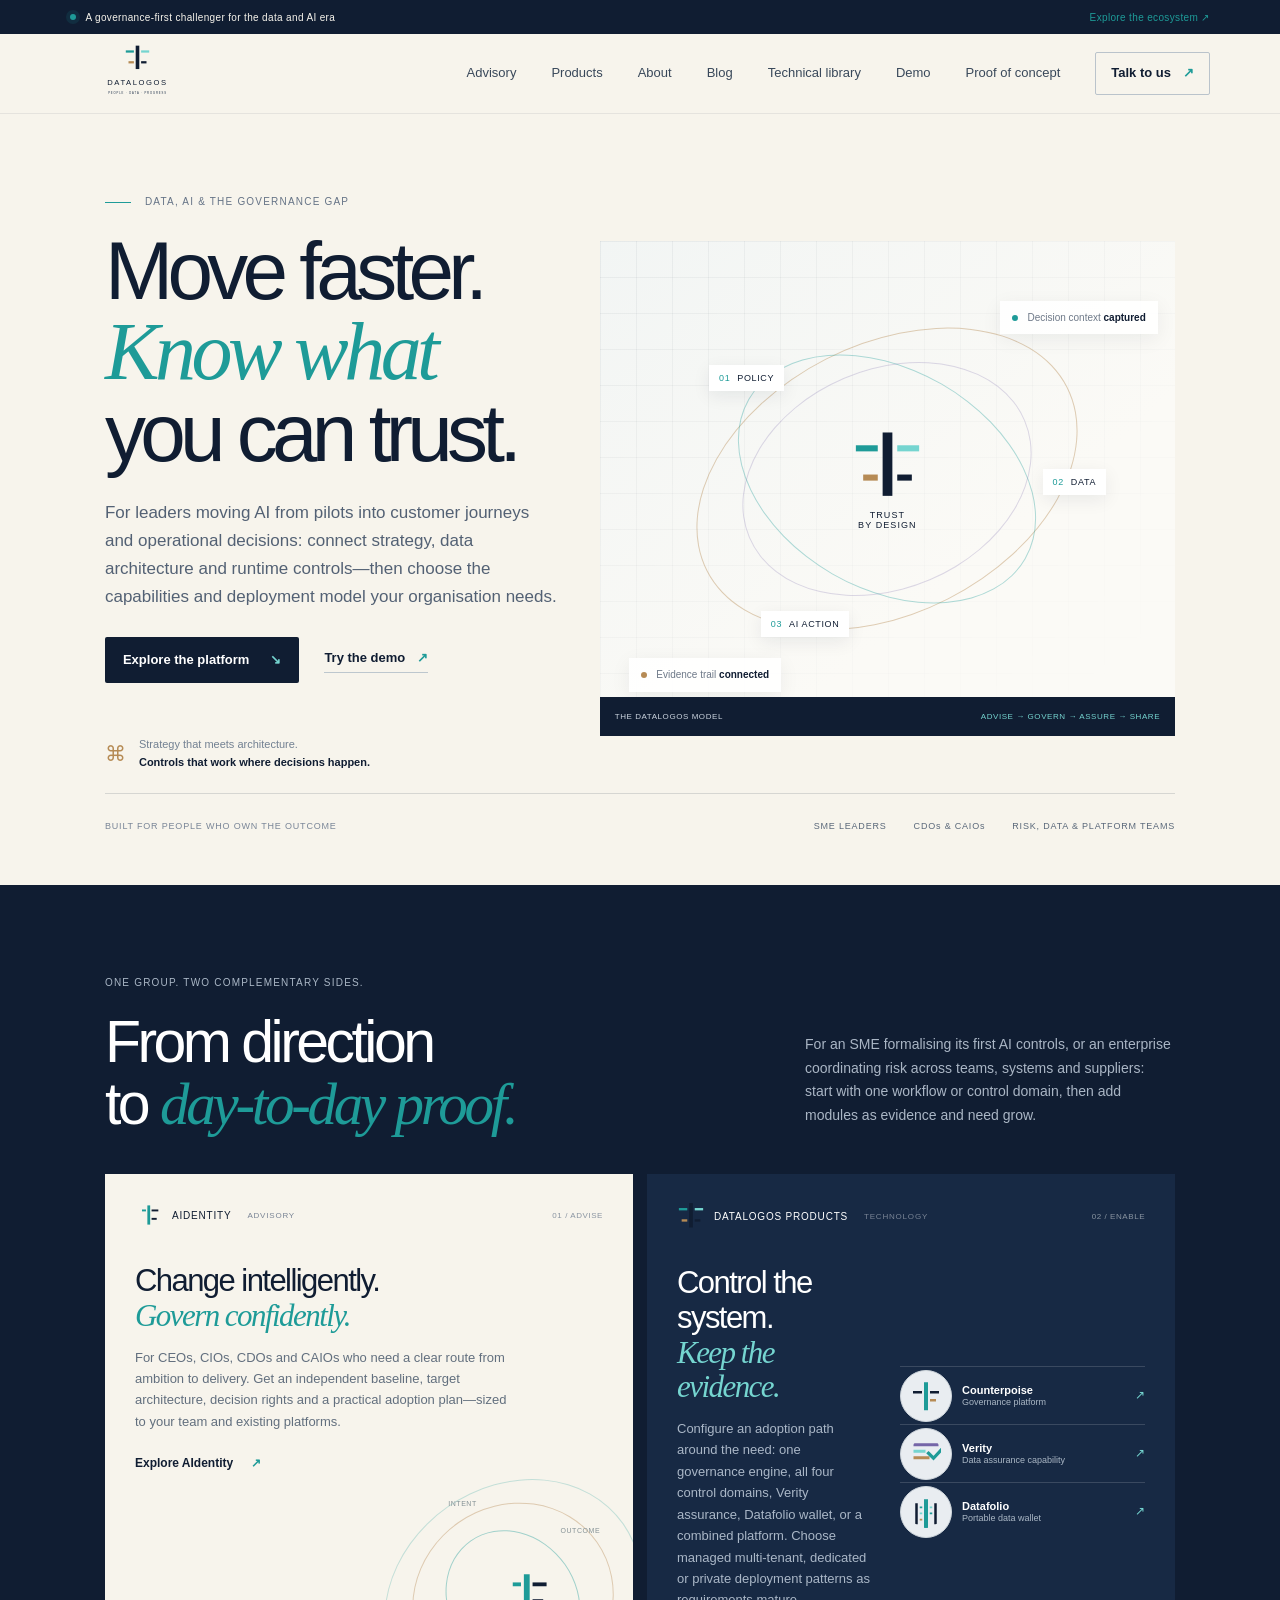
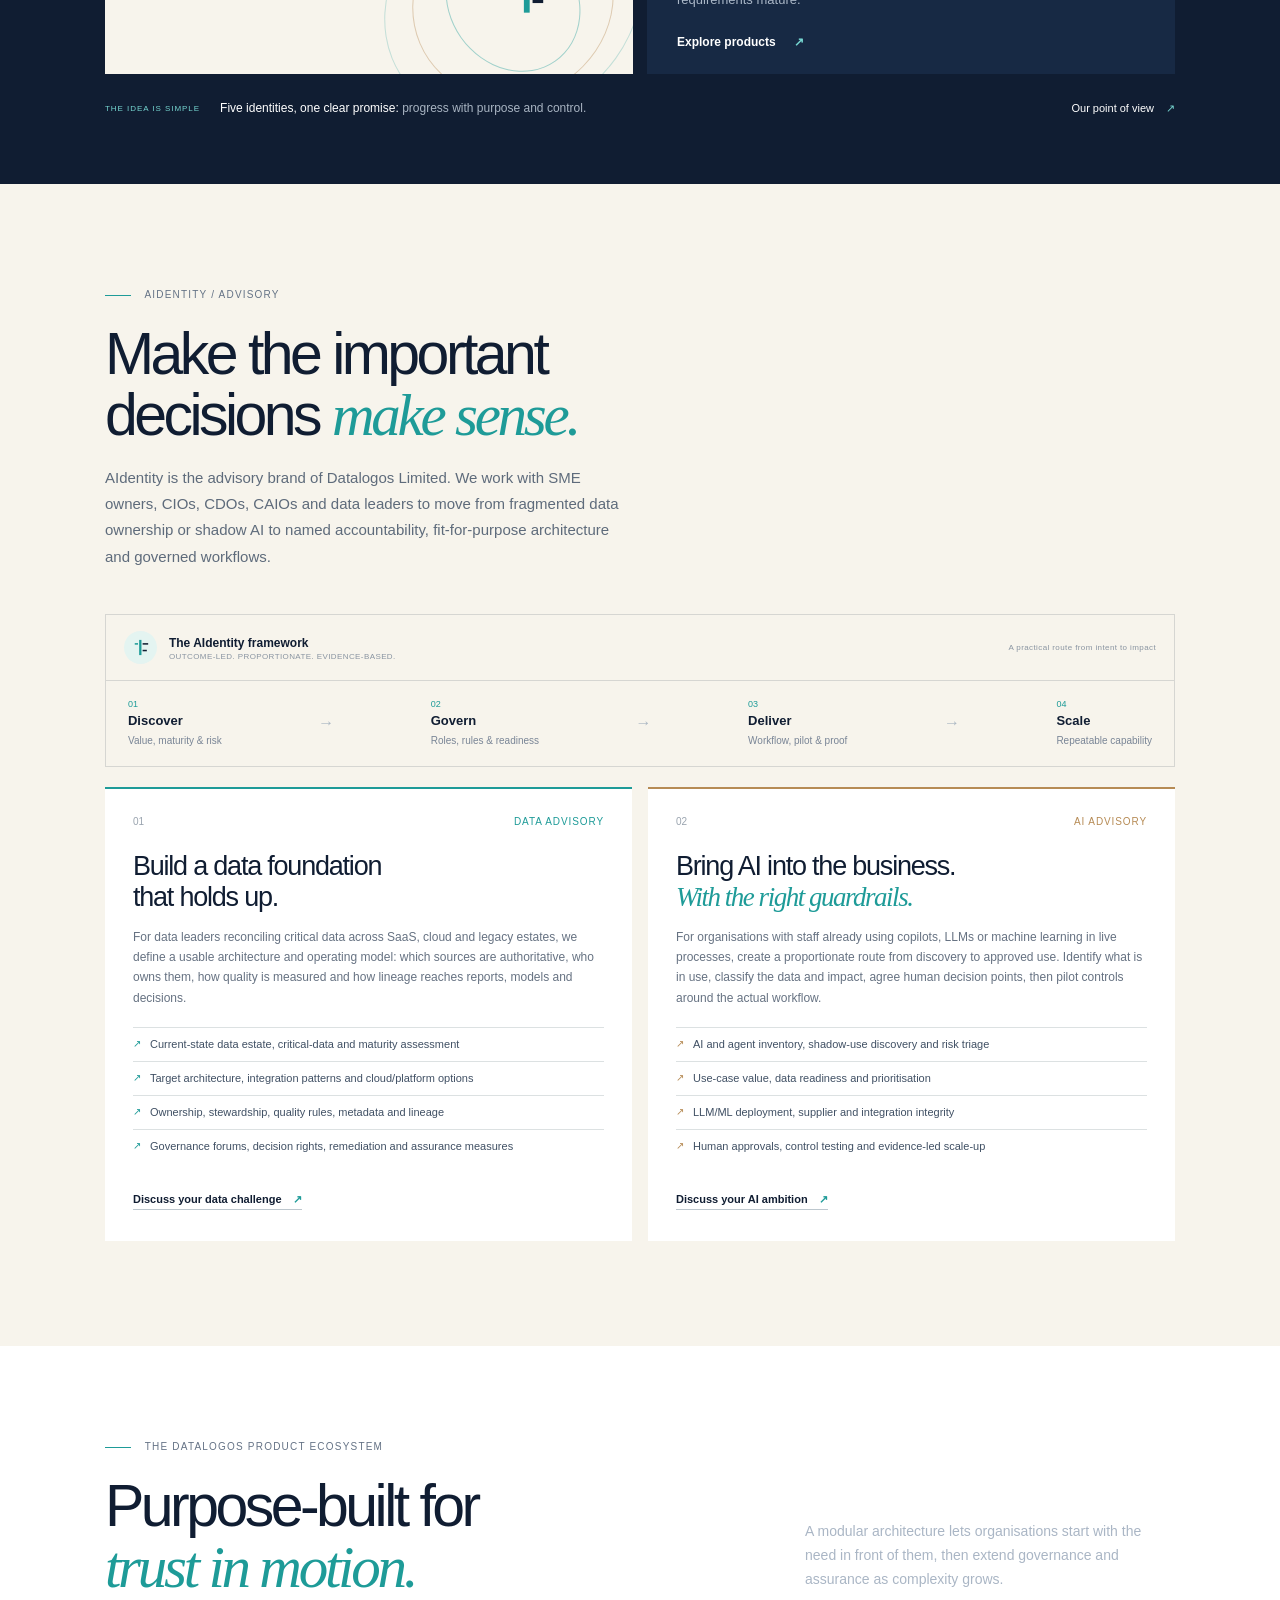
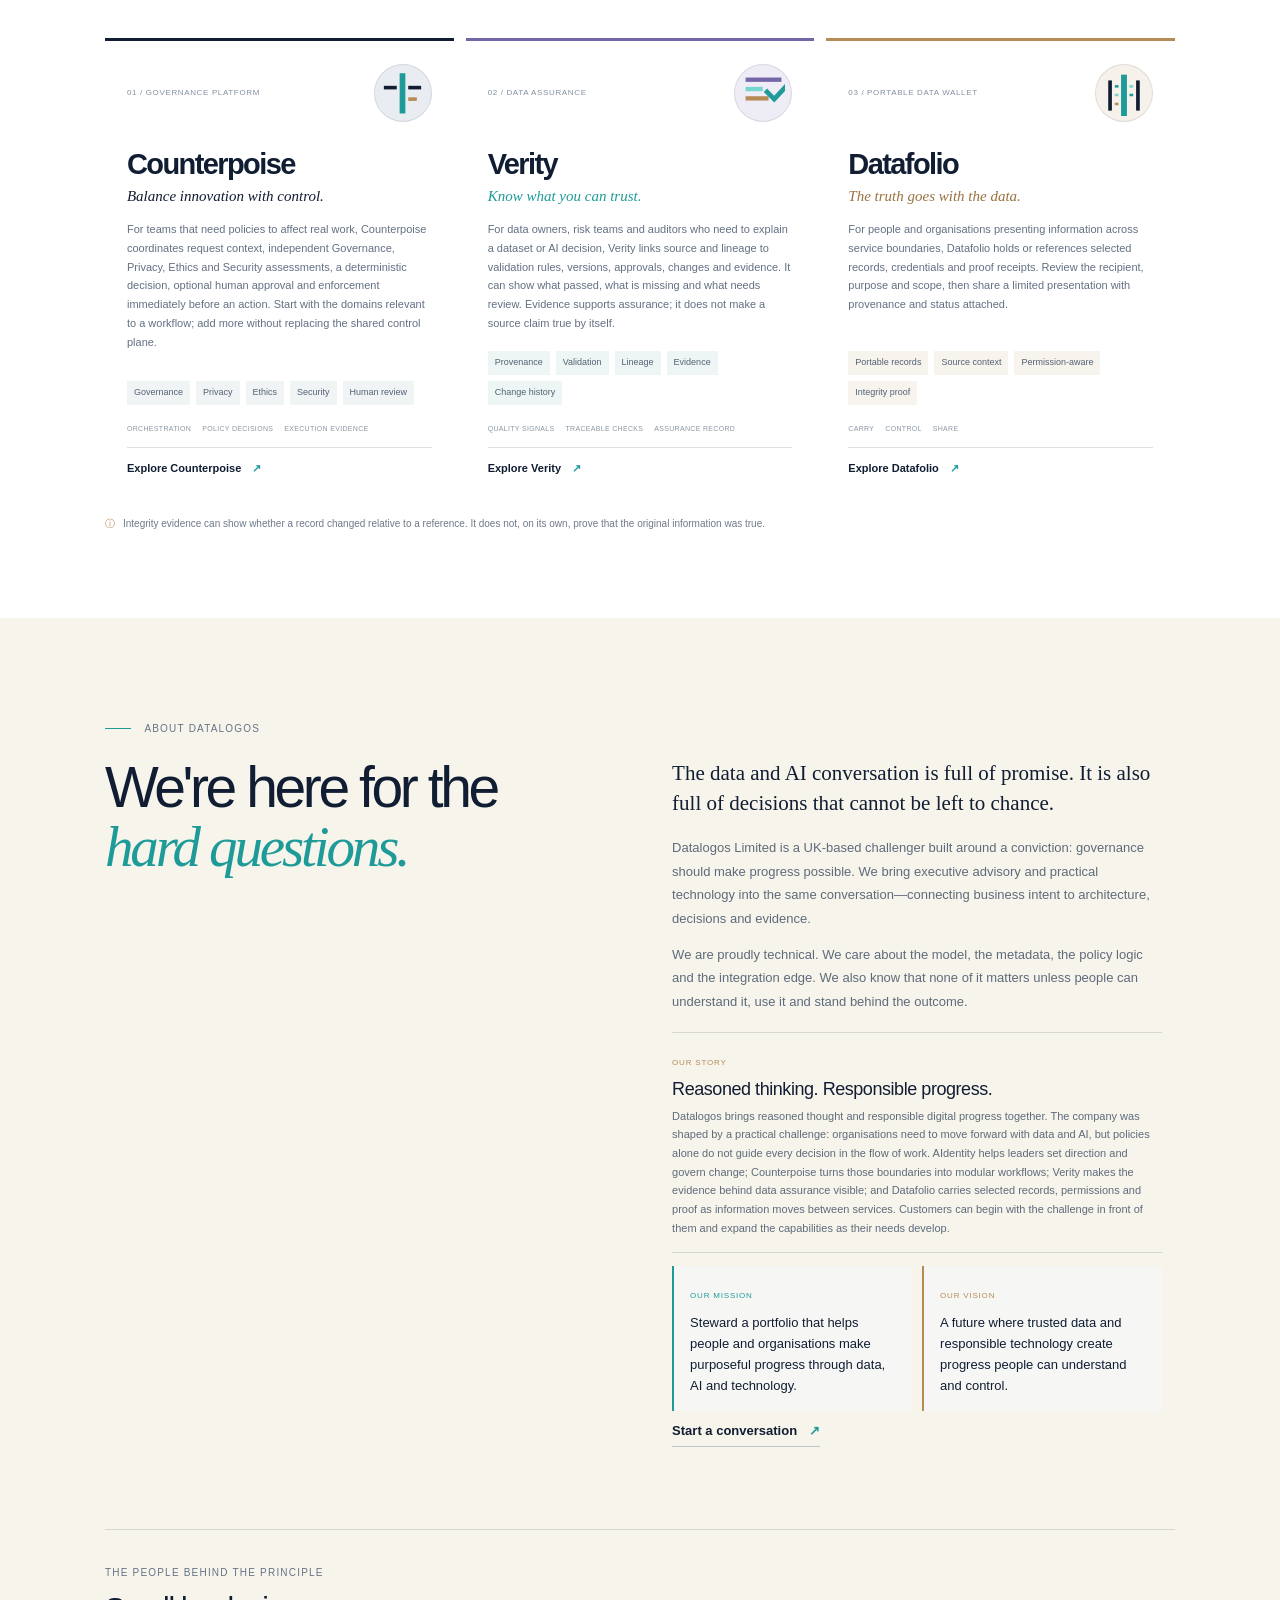
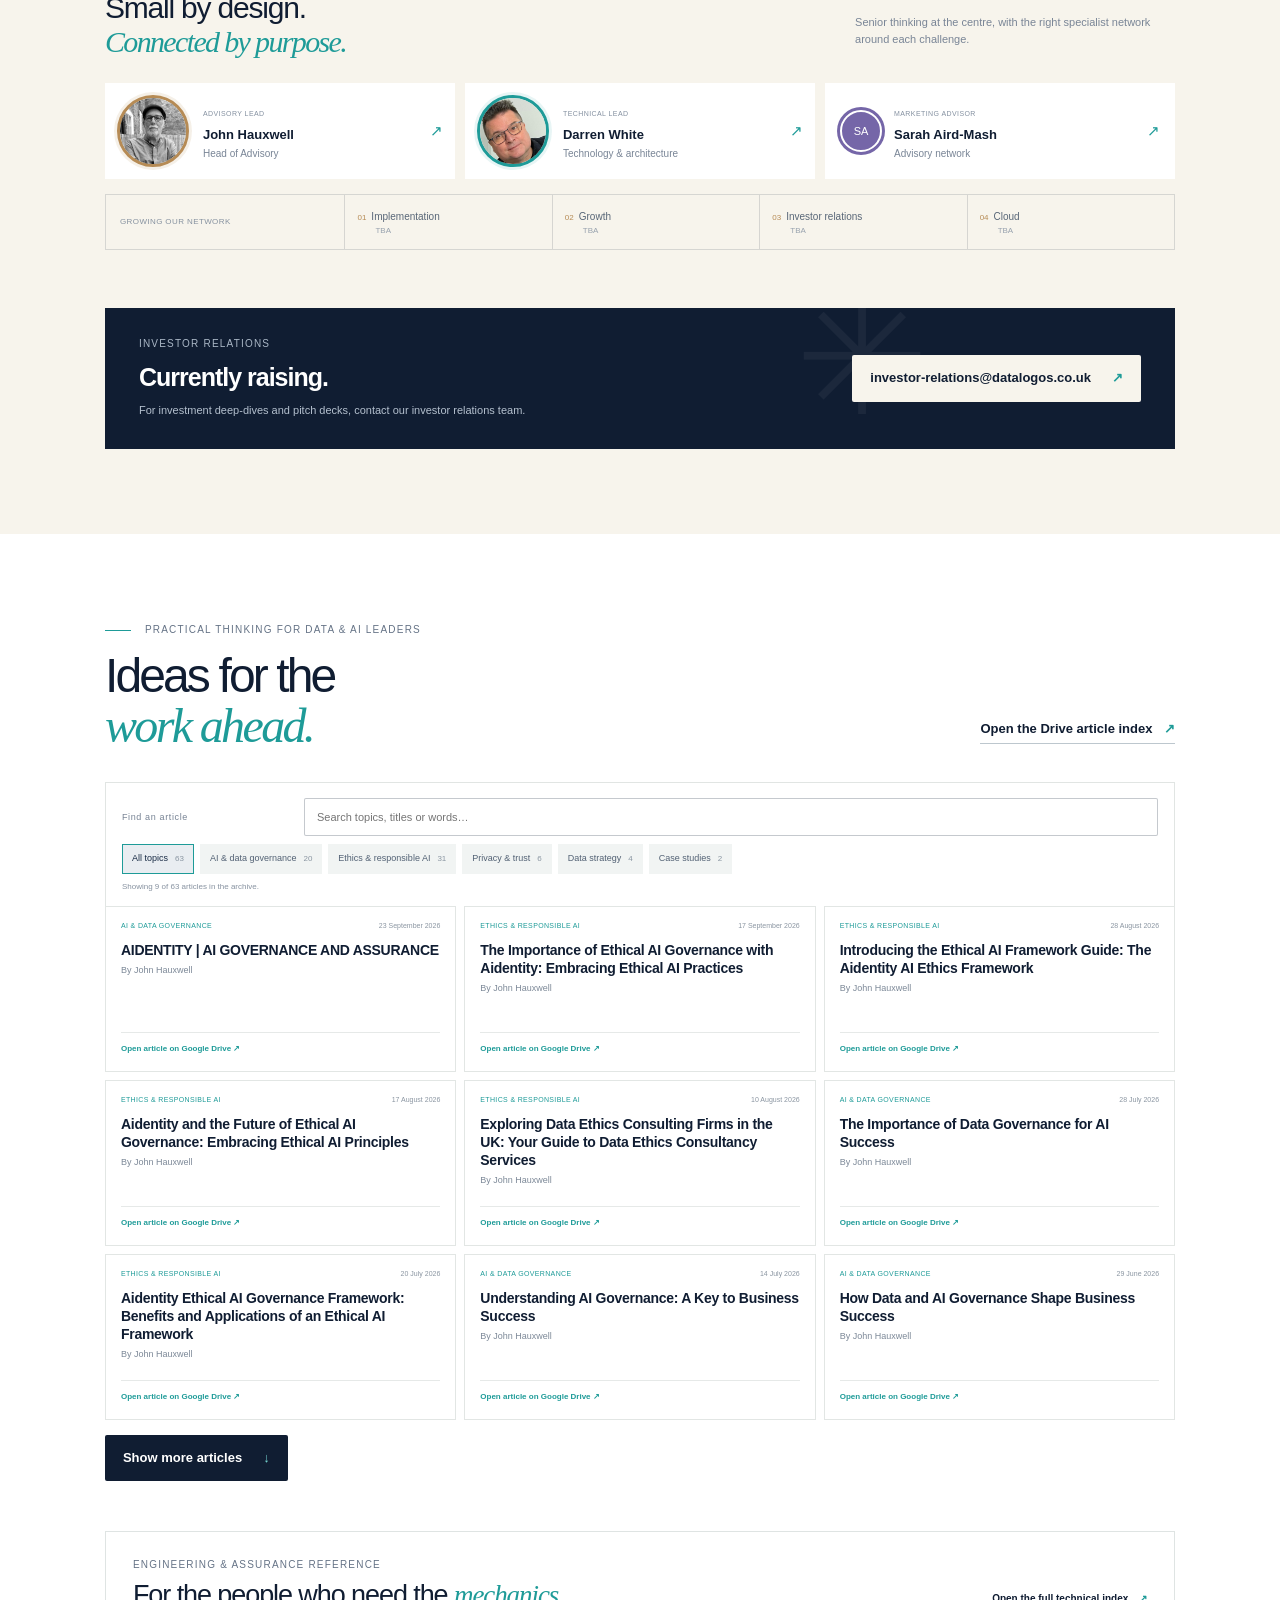
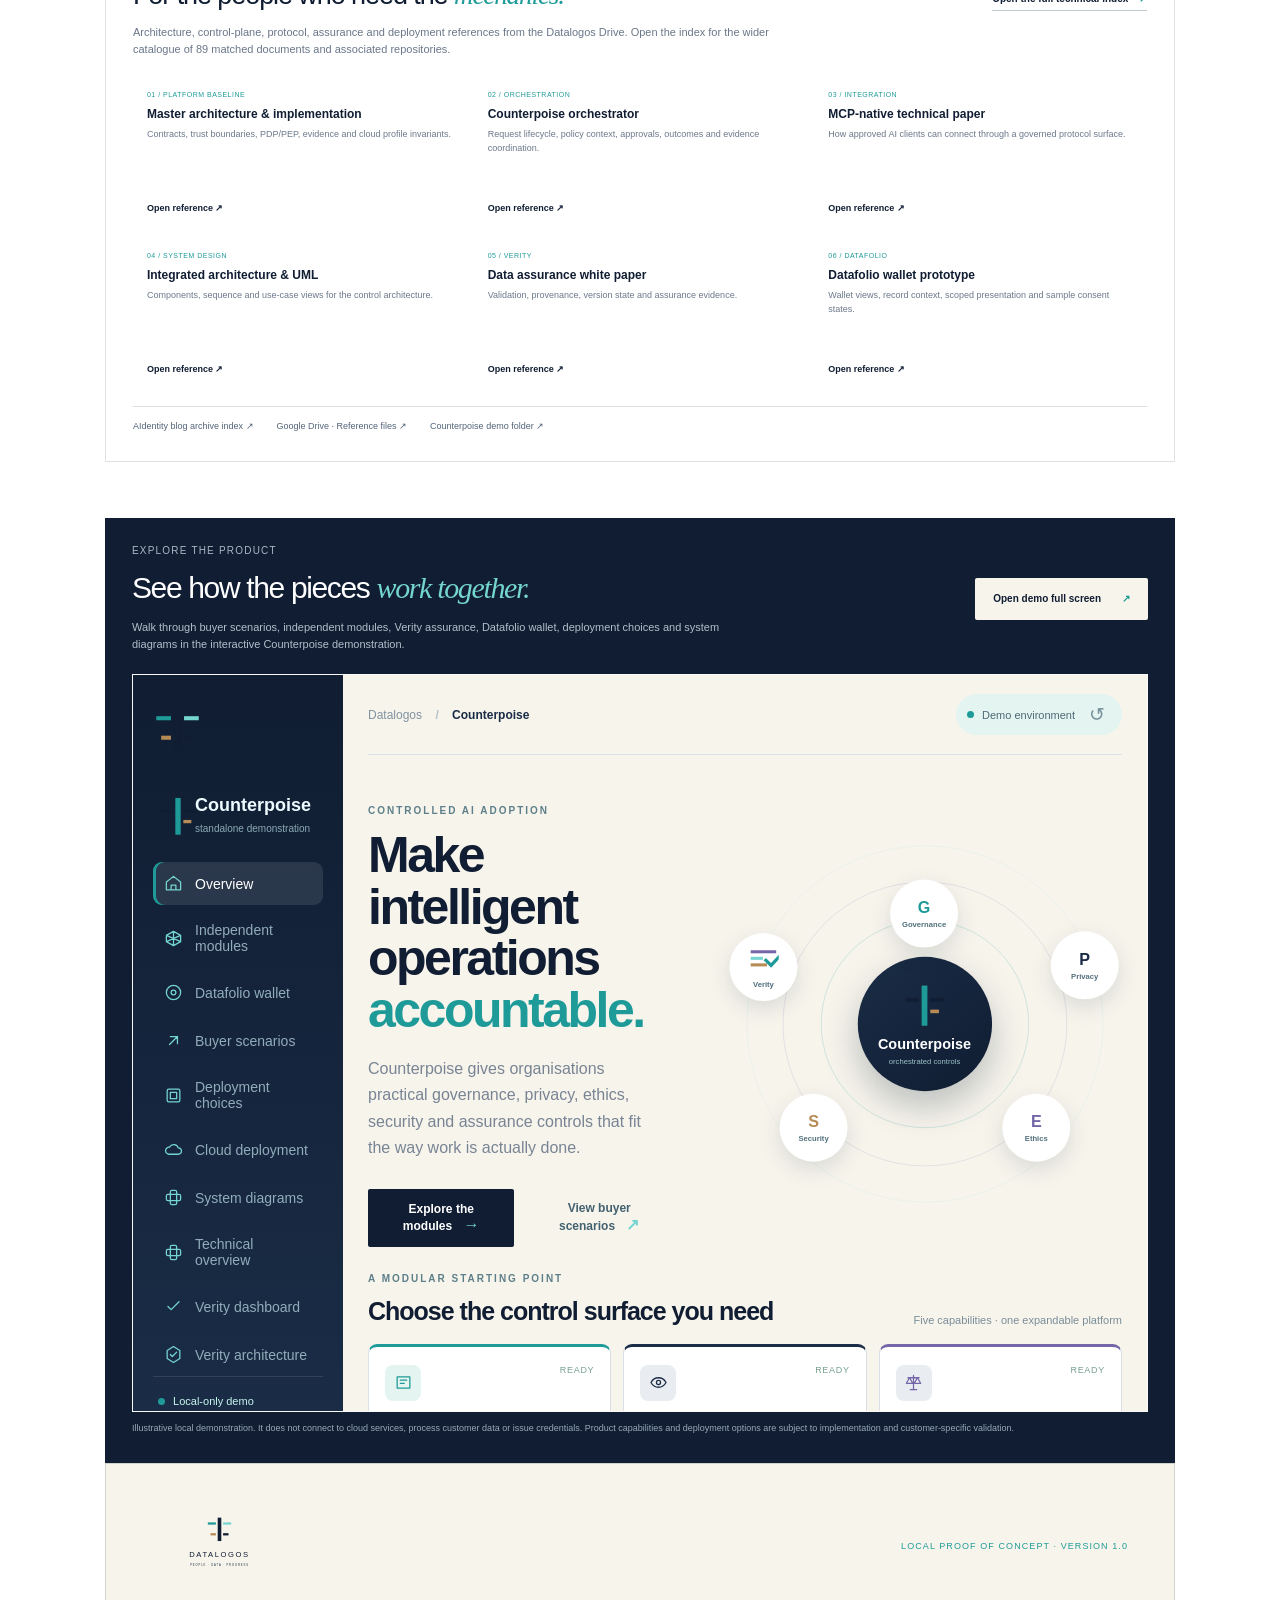
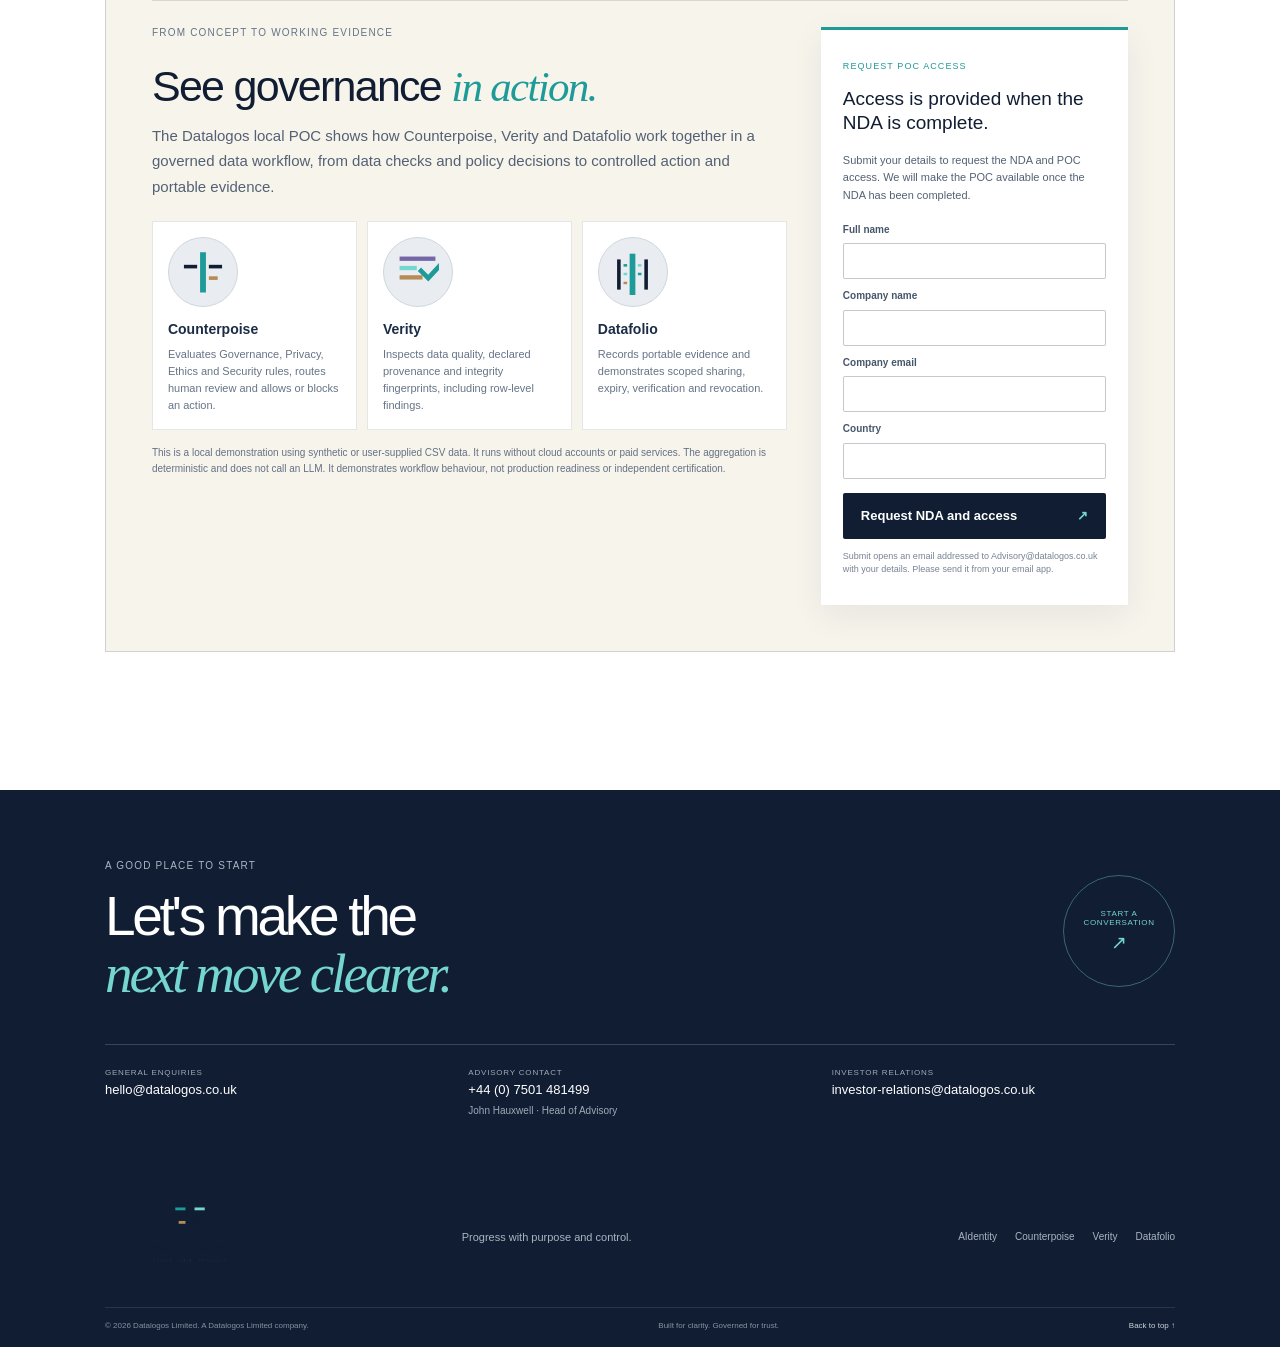
==== index.html @ f5adce09 "Add files via upload Further updates" ====
<!doctype html>
<html lang="en-GB">
<head>
  <meta charset="utf-8"><meta name="viewport" content="width=device-width, initial-scale=1">
  <meta name="description" content="Datalogos Limited brings together AIdentity advisory and the Counterpoise, Verity and Datafolio product ecosystem to help organisations govern data and AI with purpose and control.">
  <meta name="theme-color" content="#101d32">
  <title>Datalogos | Progress with purpose and control</title>

  <link rel="stylesheet" href="styles.css">
</head>
<body>
  <a class="skip-link" href="#main">Skip to content</a>
  <div class="announcement"><span class="pulse"></span> A governance-first challenger for the data and AI era <a href="#ecosystem">Explore the ecosystem <span aria-hidden="true">↗</span></a></div>
  <header class="site-header">
    <a class="brand" href="#home" aria-label="Datalogos home"><img class="brand-logo" src="assets/logos/DRAFT-Datalogos-Logo.svg" alt="Datalogos Limited"></a>
    <button class="menu-toggle" aria-expanded="false" aria-controls="primary-nav" aria-label="Open navigation"><span></span><span></span></button>
    <nav id="primary-nav" aria-label="Main navigation"><a href="#advisory">Advisory</a><a href="#products">Products</a><a href="#about">About</a><a href="#blog">Blog</a><a href="#technical-library">Technical library</a><a href="#demo">Demo</a><a href="#proof-of-concept">Proof of concept</a><a class="nav-cta" href="#contact">Talk to us <span>↗</span></a></nav>
  </header>
  <main id="main">
    <section class="hero section-wrap" id="home">
      <div class="hero-copy"><p class="eyebrow"><span class="eyebrow-line"></span> DATA, AI &amp; THE GOVERNANCE GAP</p>
        <h1>Move faster.<br><em>Know what</em><br>you can trust.</h1>
        <p class="hero-lede">For leaders moving AI from pilots into customer journeys and operational decisions: connect strategy, data architecture and runtime controls—then choose the capabilities and deployment model your organisation needs.</p>
        <div class="hero-actions"><a class="button button-primary" href="#ecosystem">Explore the platform <span>↘</span></a><a class="text-link" href="#demo">Try the demo <span>↗</span></a></div>
        <div class="hero-proof"><span class="proof-icon">⌘</span><span>Strategy that meets architecture.<br><b>Controls that work where decisions happen.</b></span></div>
      </div>
      <div class="hero-art" aria-label="Illustration of governed data moving through connected control layers">
        <div class="art-grid"></div><div class="orbit orbit-outer"></div><div class="orbit orbit-mid"></div><div class="orbit orbit-inner"></div>
        <div class="orbit-node node-a"><span>01</span>POLICY</div><div class="orbit-node node-b"><span>02</span>DATA</div><div class="orbit-node node-c"><span>03</span>AI ACTION</div>
        <div class="core-mark"><span class="core-symbol"><img src="assets/logos/DRAFT-Datalogos-Mark.svg" alt="Datalogos icon"></span><span>TRUST<br>BY DESIGN</span></div>
        <div class="art-note note-top"><span class="note-dot teal"></span> Decision context <b>captured</b></div><div class="art-note note-bottom"><span class="note-dot bronze"></span> Evidence trail <b>connected</b></div>
        <div class="art-caption"><span>THE DATALOGOS MODEL</span><span>ADVISE → GOVERN → ASSURE → SHARE</span></div>
      </div>
      <div class="hero-bottom"><span>BUILT FOR PEOPLE WHO OWN THE OUTCOME</span><div><span>SME LEADERS</span><span>CDOs &amp; CAIOs</span><span>RISK, DATA &amp; PLATFORM TEAMS</span></div></div>
    </section>

    <section class="ecosystem section-dark" id="ecosystem">
      <div class="section-wrap"><div class="section-heading split-heading"><div><p class="eyebrow eyebrow-light">ONE GROUP. TWO COMPLEMENTARY SIDES.</p><h2>From direction<br>to <em>day-to-day proof.</em></h2></div><p class="heading-aside">For an SME formalising its first AI controls, or an enterprise coordinating risk across teams, systems and suppliers: start with one workflow or control domain, then add modules as evidence and need grow.</p></div>
        <div class="ecosystem-grid">
          <article class="ecosystem-card advisory-card"><div class="card-top"><span class="brand-kicker"><img class="mini-logo aidentity-mini-logo" src="assets/logos/DRAFT-AIdentity-Mark.svg" alt=""> AIDENTITY <small>ADVISORY</small></span><span class="card-index">01 / ADVISE</span></div><h3>Change intelligently.<br><em>Govern confidently.</em></h3><p>For CEOs, CIOs, CDOs and CAIOs who need a clear route from ambition to delivery. Get an independent baseline, target architecture, decision rights and a practical adoption plan—sized to your team and existing platforms.</p><a href="#advisory" class="card-link">Explore AIdentity <span>↗</span></a><div class="card-graphic advisory-graphic"><div class="graphic-ring"></div><div class="graphic-ring ring-2"></div><div class="graphic-node"><img src="assets/logos/DRAFT-AIdentity-Mark.svg" alt="AIdentity"></div><span>INTENT</span><span>CAPABILITY</span><span>OUTCOME</span></div></article>
          <article class="ecosystem-card products-card"><div class="card-top"><span class="brand-kicker"><img class="mini-logo" src="assets/logos/DRAFT-Datalogos-Mark.svg" alt=""> DATALOGOS PRODUCTS <small>TECHNOLOGY</small></span><span class="card-index">02 / ENABLE</span></div><h3>Control the system.<br><em>Keep the evidence.</em></h3><p>Configure an adoption path around the need: one governance engine, all four control domains, Verity assurance, Datafolio wallet, or a combined platform. Choose managed multi-tenant, dedicated or private deployment patterns as requirements mature.</p><a href="#products" class="card-link">Explore products <span>↗</span></a>
            <div class="product-stack"><div class="stack-row"><img class="stack-symbol-img" src="assets/logos/DRAFT-Counterpoise-Mark.svg" alt=""><div><b>Counterpoise</b><small>Governance platform</small></div><span class="stack-arrow">↗</span></div><div class="stack-row"><img class="stack-symbol-img" src="assets/logos/DRAFT-Verity-Mark.svg" alt=""><div><b>Verity</b><small>Data assurance capability</small></div><span class="stack-arrow">↗</span></div><div class="stack-row"><img class="stack-symbol-img" src="assets/logos/DRAFT-Datafolio-Mark.svg" alt=""><div><b>Datafolio</b><small>Portable data wallet</small></div><span class="stack-arrow">↗</span></div></div>
          </article>
        </div>
        <div class="ecosystem-foot"><span>THE IDEA IS SIMPLE</span><p><b>Five identities, one clear promise:</b> progress with purpose and control.</p><a href="#about">Our point of view <span>↗</span></a></div>
      </div>
    </section>

    <section class="advisory section-wrap" id="advisory"><div class="section-heading"><p class="eyebrow"><span class="eyebrow-line"></span> AIDENTITY / ADVISORY</p><h2>Make the important<br>decisions <em>make sense.</em></h2><p class="section-intro">AIdentity is the advisory brand of Datalogos Limited. We work with SME owners, CIOs, CDOs, CAIOs and data leaders to move from fragmented data ownership or shadow AI to named accountability, fit-for-purpose architecture and governed workflows.</p></div>
      <div class="framework"><div class="framework-label"><span class="framework-icon"><img src="assets/logos/DRAFT-AIdentity-Mark.svg" alt=""></span><div><b>The AIdentity framework</b><small>OUTCOME-LED. PROPORTIONATE. EVIDENCE-BASED.</small></div><span class="framework-note">A practical route from intent to impact</span></div><div class="framework-steps"><div><span>01</span><b>Discover</b><small>Value, maturity &amp; risk</small></div><i>→</i><div><span>02</span><b>Govern</b><small>Roles, rules &amp; readiness</small></div><i>→</i><div><span>03</span><b>Deliver</b><small>Workflow, pilot &amp; proof</small></div><i>→</i><div><span>04</span><b>Scale</b><small>Repeatable capability</small></div></div></div>
      <div class="service-grid"><article class="service-card"><div class="service-number">01 <span>DATA ADVISORY</span></div><h3>Build a data foundation<br>that holds up.</h3><p>For data leaders reconciling critical data across SaaS, cloud and legacy estates, we define a usable architecture and operating model: which sources are authoritative, who owns them, how quality is measured and how lineage reaches reports, models and decisions.</p><ul><li>Current-state data estate, critical-data and maturity assessment</li><li>Target architecture, integration patterns and cloud/platform options</li><li>Ownership, stewardship, quality rules, metadata and lineage</li><li>Governance forums, decision rights, remediation and assurance measures</li></ul><a class="text-link" href="#contact">Discuss your data challenge <span>↗</span></a></article>
        <article class="service-card ai-service"><div class="service-number">02 <span>AI ADVISORY</span></div><h3>Bring AI into the business.<br><em>With the right guardrails.</em></h3><p>For organisations with staff already using copilots, LLMs or machine learning in live processes, create a proportionate route from discovery to approved use. Identify what is in use, classify the data and impact, agree human decision points, then pilot controls around the actual workflow.</p><ul><li>AI and agent inventory, shadow-use discovery and risk triage</li><li>Use-case value, data readiness and prioritisation</li><li>LLM/ML deployment, supplier and integration integrity</li><li>Human approvals, control testing and evidence-led scale-up</li></ul><a class="text-link" href="#contact">Discuss your AI ambition <span>↗</span></a></article></div>
    </section>

    <section class="products section-soft" id="products"><div class="section-wrap"><div class="section-heading split-heading"><div><p class="eyebrow"><span class="eyebrow-line"></span> THE DATALOGOS PRODUCT ECOSYSTEM</p><h2>Purpose-built for<br><em>trust in motion.</em></h2></div><p class="heading-aside">A modular architecture lets organisations start with the need in front of them, then extend governance and assurance as complexity grows.</p></div>
      <div class="product-detail-grid">
        <article class="product-detail counterpoise-detail"><div class="detail-head"><span class="product-tag">01 / GOVERNANCE PLATFORM</span><span class="detail-icon cp"><img src="assets/logos/DRAFT-Counterpoise-Mark.svg" alt=""></span></div><h3>Counterpoise</h3><p class="product-strap">Balance innovation with control.</p><p>For teams that need policies to affect real work, Counterpoise coordinates request context, independent Governance, Privacy, Ethics and Security assessments, a deterministic decision, optional human approval and enforcement immediately before an action. Start with the domains relevant to a workflow; add more without replacing the shared control plane.</p><div class="feature-list"><span>Governance</span><span>Privacy</span><span>Ethics</span><span>Security</span><span>Human review</span></div><div class="detail-meta"><span>ORCHESTRATION</span><span>POLICY DECISIONS</span><span>EXECUTION EVIDENCE</span></div><a href="#contact" class="detail-link">Explore Counterpoise <span>↗</span></a></article>
        <article class="product-detail verity-detail"><div class="detail-head"><span class="product-tag">02 / DATA ASSURANCE</span><span class="detail-icon verity"><img src="assets/logos/DRAFT-Verity-Mark.svg" alt=""></span></div><h3>Verity</h3><p class="product-strap">Know what you can trust.</p><p>For data owners, risk teams and auditors who need to explain a dataset or AI decision, Verity links source and lineage to validation rules, versions, approvals, changes and evidence. It can show what passed, what is missing and what needs review. Evidence supports assurance; it does not make a source claim true by itself.</p><div class="feature-list"><span>Provenance</span><span>Validation</span><span>Lineage</span><span>Evidence</span><span>Change history</span></div><div class="detail-meta"><span>QUALITY SIGNALS</span><span>TRACEABLE CHECKS</span><span>ASSURANCE RECORD</span></div><a href="#contact" class="detail-link">Explore Verity <span>↗</span></a></article>
        <article class="product-detail datafolio-detail"><div class="detail-head"><span class="product-tag">03 / PORTABLE DATA WALLET</span><span class="detail-icon folio"><img src="assets/logos/DRAFT-Datafolio-Mark.svg" alt=""></span></div><h3>Datafolio</h3><p class="product-strap">The truth goes with the data.</p><p>For people and organisations presenting information across service boundaries, Datafolio holds or references selected records, credentials and proof receipts. Review the recipient, purpose and scope, then share a limited presentation with provenance and status attached.</p><div class="feature-list"><span>Portable records</span><span>Source context</span><span>Permission-aware</span><span>Integrity proof</span></div><div class="detail-meta"><span>CARRY</span><span>CONTROL</span><span>SHARE</span></div><a href="#contact" class="detail-link">Explore Datafolio <span>↗</span></a></article>
      </div><p class="claims-note"><span>ⓘ</span> Integrity evidence can show whether a record changed relative to a reference. It does not, on its own, prove that the original information was true.</p>
    </div></section>

    <section class="about section-wrap" id="about"><div class="about-intro"><div><p class="eyebrow"><span class="eyebrow-line"></span> ABOUT DATALOGOS</p><h2>We're here for the<br><em>hard questions.</em></h2></div><div class="about-copy"><p class="large-copy">The data and AI conversation is full of promise. It is also full of decisions that cannot be left to chance.</p><p>Datalogos Limited is a UK-based challenger built around a conviction: governance should make progress possible. We bring executive advisory and practical technology into the same conversation—connecting business intent to architecture, decisions and evidence.</p><p>We are proudly technical. We care about the model, the metadata, the policy logic and the integration edge. We also know that none of it matters unless people can understand it, use it and stand behind the outcome.</p><div class="our-story"><span>OUR STORY</span><h3>Reasoned thinking. Responsible progress.</h3><p>Datalogos brings reasoned thought and responsible digital progress together. The company was shaped by a practical challenge: organisations need to move forward with data and AI, but policies alone do not guide every decision in the flow of work. AIdentity helps leaders set direction and govern change; Counterpoise turns those boundaries into modular workflows; Verity makes the evidence behind data assurance visible; and Datafolio carries selected records, permissions and proof as information moves between services. Customers can begin with the challenge in front of them and expand the capabilities as their needs develop.</p></div><div class="mission-vision"><article><span>OUR MISSION</span><p>Steward a portfolio that helps people and organisations make purposeful progress through data, AI and technology.</p></article><article><span>OUR VISION</span><p>A future where trusted data and responsible technology create progress people can understand and control.</p></article></div><a href="#contact" class="text-link">Start a conversation <span>↗</span></a></div></div>
      <div class="team-section"><div class="team-title"><div><p class="eyebrow">THE PEOPLE BEHIND THE PRINCIPLE</p><h3>Small by design.<br><em>Connected by purpose.</em></h3></div><p>Senior thinking at the centre, with the right specialist network around each challenge.</p></div>
        <div class="team-grid"><article class="person-card leadership-card"><div class="person-photo photo-john"><img src="assets/john-hauxwell-portrait.png" alt="John Hauxwell, shown head and shoulders" loading="lazy"></div><div class="person-meta"><span>ADVISORY LEAD</span><h4>John Hauxwell</h4><p>Head of Advisory</p></div><span class="person-arrow">↗</span></article><article class="person-card leadership-card"><div class="person-photo photo-darren"><img src="assets/darren-white-portrait.png" alt="Darren White, Head of Engineering" loading="lazy"></div><div class="person-meta"><span>TECHNICAL LEAD</span><h4>Darren White</h4><p>Technology &amp; architecture</p></div><span class="person-arrow">↗</span></article><article class="person-card"><div class="person-avatar avatar-sa">SA</div><div class="person-meta"><span>MARKETING ADVISOR</span><h4>Sarah Aird-Mash</h4><p>Advisory network</p></div><a class="person-arrow" href="https://www.linkedin.com/in/sarahairdmash/" target="_blank" rel="noopener" aria-label="Sarah Aird-Mash on LinkedIn">↗</a></article></div>
        <div class="network-grid"><span class="network-label">GROWING OUR NETWORK</span><div class="network-role"><span>01</span>Implementation <b>TBA</b></div><div class="network-role"><span>02</span>Growth <b>TBA</b></div><div class="network-role"><span>03</span>Investor relations <b>TBA</b></div><div class="network-role"><span>04</span>Cloud <b>TBA</b></div></div>
      </div>
      <aside class="investor-panel"><div><p class="eyebrow eyebrow-light">INVESTOR RELATIONS</p><h3>Currently raising.</h3><p>For investment deep-dives and pitch decks, contact our investor relations team.</p></div><a href="mailto:investor-relations@datalogos.co.uk" class="button button-light">investor-relations@datalogos.co.uk <span>↗</span></a><span class="investor-orbit" aria-hidden="true">✳</span></aside>
    </section>

    <section class="insights section-soft" id="insights"><div class="section-wrap"><div class="insights-head" id="blog"><div><p class="eyebrow"><span class="eyebrow-line"></span> PRACTICAL THINKING FOR DATA &amp; AI LEADERS</p><h2>Ideas for the<br><em>work ahead.</em></h2></div><a href="https://docs.google.com/document/d/1p-uIw8ZQVttJ6Evd7VuG0TJlMjioHAsbzqIUb3a18Lc/edit?usp=drivesdk" class="text-link" target="_blank" rel="noopener">Open the Drive article index <span>↗</span></a></div>
      <div class="blog-archive-controls"><label class="blog-search-label" for="blog-search">Find an article</label><input id="blog-search" type="search" aria-label="Search Datalogos articles" placeholder="Search topics, titles or words…" autocomplete="off"><div class="blog-filters" id="blog-filters" aria-label="Filter blog posts by topic"></div><p class="blog-count" id="blog-count" role="status" aria-live="polite">Loading blog archive…</p></div><div class="insight-grid blog-archive-grid" id="blog-grid" aria-live="polite"></div><button class="button button-primary blog-more" id="blog-more" type="button" hidden>Show more articles <span>↓</span></button>
      <div class="technical-library" id="technical-library"><div class="library-heading"><div><p class="eyebrow">ENGINEERING &amp; ASSURANCE REFERENCE</p><h3>For the people who need the <em>mechanics.</em></h3></div><a href="https://docs.google.com/document/d/1QJjTlZvZjDKJ0JAoh3jsEOeL9oy8rQ07g_KdVnqAMYI/edit?usp=drivesdk" target="_blank" rel="noopener" class="text-link">Open the full technical index <span>↗</span></a></div><p class="library-intro">Architecture, control-plane, protocol, assurance and deployment references from the Datalogos Drive. Open the index for the wider catalogue of 89 matched documents and associated repositories.</p><div class="reference-grid">
        <a class="reference-card" href="https://docs.google.com/document/d/1_yVci8WwSzsxaSZva_ZJvERT-wgVVPYL/edit?usp=drivesdk" target="_blank" rel="noopener"><span>01 / PLATFORM BASELINE</span><b>Master architecture &amp; implementation</b><small>Contracts, trust boundaries, PDP/PEP, evidence and cloud profile invariants.</small><i>Open reference ↗</i></a>
        <a class="reference-card" href="https://docs.google.com/document/d/1J5DnEjSqPu3zeVSXE8PEZToejw5E4ZEx/edit?usp=drivesdk" target="_blank" rel="noopener"><span>02 / ORCHESTRATION</span><b>Counterpoise orchestrator</b><small>Request lifecycle, policy context, approvals, outcomes and evidence coordination.</small><i>Open reference ↗</i></a>
        <a class="reference-card" href="https://docs.google.com/document/d/1RSjcx7yPjmJGMlrq1-fdJ2XOiYdzExFZ/edit?usp=drivesdk" target="_blank" rel="noopener"><span>03 / INTEGRATION</span><b>MCP-native technical paper</b><small>How approved AI clients can connect through a governed protocol surface.</small><i>Open reference ↗</i></a>
        <a class="reference-card" href="https://docs.google.com/document/d/115R6Bo_hiGSiCZ8P8L9ffVLVgVyc1e-2/edit?usp=drivesdk" target="_blank" rel="noopener"><span>04 / SYSTEM DESIGN</span><b>Integrated architecture &amp; UML</b><small>Components, sequence and use-case views for the control architecture.</small><i>Open reference ↗</i></a>
        <a class="reference-card" href="https://docs.google.com/document/d/1uwMRU1DYzEwnE-ZN_8-IDXLkgd9aWC5X/edit?usp=drivesdk" target="_blank" rel="noopener"><span>05 / VERITY</span><b>Data assurance white paper</b><small>Validation, provenance, version state and assurance evidence.</small><i>Open reference ↗</i></a>
        <a class="reference-card" href="https://drive.google.com/file/d/1TBut11zyMCwHFHDguRxv_7LZrsRsGRGs/view?usp=drivesdk" target="_blank" rel="noopener"><span>06 / DATAFOLIO</span><b>Datafolio wallet prototype</b><small>Wallet views, record context, scoped presentation and sample consent states.</small><i>Open reference ↗</i></a>
      </div><div class="index-links"><a href="https://docs.google.com/document/d/1p-uIw8ZQVttJ6Evd7VuG0TJlMjioHAsbzqIUb3a18Lc/edit?usp=drivesdk" target="_blank" rel="noopener">AIdentity blog archive index ↗</a><a href="https://drive.google.com/drive/folders/1ZLuhsHtTcbpFYTOQDZBbS28Ehu7uKM9P" target="_blank" rel="noopener">Google Drive · Reference files ↗</a><a href="https://drive.google.com/drive/folders/1oPKDIfRnsPmR1Xl4UVoeMMCGsGfcYpG1" target="_blank" rel="noopener">Counterpoise demo folder ↗</a></div></div>
      <div class="demo-section" id="demo"><div class="demo-heading"><div><p class="eyebrow eyebrow-light">EXPLORE THE PRODUCT</p><h3>See how the pieces <em>work together.</em></h3><p>Walk through buyer scenarios, independent modules, Verity assurance, Datafolio wallet, deployment choices and system diagrams in the interactive Counterpoise demonstration.</p></div><a href="demo/FINAL-Counterpoise-Standalone-Demo/index.html" target="_blank" rel="noopener" class="button button-light">Open demo full screen <span>↗</span></a></div><div class="demo-frame-wrap"><iframe title="Interactive Counterpoise product demonstration" src="demo/FINAL-Counterpoise-Standalone-Demo/index.html" loading="lazy" allow="fullscreen" referrerpolicy="strict-origin-when-cross-origin"></iframe></div><p class="demo-disclaimer">Illustrative local demonstration. It does not connect to cloud services, process customer data or issue credentials. Product capabilities and deployment options are subject to implementation and customer-specific validation.</p></div>
      <section class="poc-section" id="proof-of-concept" aria-labelledby="poc-title">
        <div class="poc-brand-row"><img src="assets/logos/DRAFT-Datalogos-Logo.svg" alt="Datalogos"><span>LOCAL PROOF OF CONCEPT · VERSION 1.0</span></div>
        <div class="poc-content"><div><p class="eyebrow">FROM CONCEPT TO WORKING EVIDENCE</p><h3 id="poc-title">See governance <em>in action.</em></h3><p class="poc-lede">The Datalogos local POC shows how Counterpoise, Verity and Datafolio work together in a governed data workflow, from data checks and policy decisions to controlled action and portable evidence.</p><div class="poc-products"><article><div class="poc-product-icon"><img src="assets/logos/DRAFT-Counterpoise-Mark.svg" alt=""></div><b>Counterpoise</b><span>Evaluates Governance, Privacy, Ethics and Security rules, routes human review and allows or blocks an action.</span></article><article><div class="poc-product-icon"><img src="assets/logos/DRAFT-Verity-Mark.svg" alt=""></div><b>Verity</b><span>Inspects data quality, declared provenance and integrity fingerprints, including row-level findings.</span></article><article><div class="poc-product-icon"><img src="assets/logos/DRAFT-Datafolio-Mark.svg" alt=""></div><b>Datafolio</b><span>Records portable evidence and demonstrates scoped sharing, expiry, verification and revocation.</span></article></div><p class="poc-caveat">This is a local demonstration using synthetic or user-supplied CSV data. It runs without cloud accounts or paid services. The aggregation is deterministic and does not call an LLM. It demonstrates workflow behaviour, not production readiness or independent certification.</p></div>
          <aside class="poc-download poc-access"><span class="poc-label">REQUEST POC ACCESS</span><h4>Access is provided when the NDA is complete.</h4><p class="poc-access-copy">Submit your details to request the NDA and POC access. We will make the POC available once the NDA has been completed.</p><form id="poc-access-form"><label for="poc-full-name">Full name</label><input id="poc-full-name" name="full_name" autocomplete="name" required><label for="poc-company-name">Company name</label><input id="poc-company-name" name="company_name" autocomplete="organization" required><label for="poc-company-email">Company email</label><input id="poc-company-email" name="company_email" type="email" autocomplete="email" required><label for="poc-country">Country</label><input id="poc-country" name="country" autocomplete="country-name" required><button class="button button-primary" type="submit">Request NDA and access <span>↗</span></button><p class="poc-mail-note">Submit opens an email addressed to Advisory@datalogos.co.uk with your details. Please send it from your email app.</p><p class="poc-form-status" id="poc-form-status" aria-live="polite"></p></form></aside>
        </div>
      </section>
    </div></section>
    <section class="contact section-wrap" id="contact"><div class="contact-top"><div><p class="eyebrow eyebrow-light">A GOOD PLACE TO START</p><h2>Let's make the<br><em>next move clearer.</em></h2></div><a class="contact-circle" href="mailto:hello@datalogos.co.uk" aria-label="Email Datalogos"><span>START A<br>CONVERSATION</span><b>↗</b></a></div><div class="contact-grid"><div><span class="contact-label">GENERAL ENQUIRIES</span><a href="mailto:hello@datalogos.co.uk">hello@datalogos.co.uk</a></div><div><span class="contact-label">ADVISORY CONTACT</span><a href="tel:+447501481499">+44 (0) 7501 481499</a><small>John Hauxwell · Head of Advisory</small></div><div><span class="contact-label">INVESTOR RELATIONS</span><a href="mailto:investor-relations@datalogos.co.uk">investor-relations@datalogos.co.uk</a></div></div></section>
  </main>
  <footer class="site-footer"><div class="footer-main"><a class="brand footer-brand" href="#home"><img class="brand-logo" src="assets/logos/DRAFT-Datalogos-Logo.svg" alt="Datalogos Limited"></a><p>Progress with purpose and control.</p><div class="footer-links"><a href="#advisory">AIdentity</a><a href="#products">Counterpoise</a><a href="#products">Verity</a><a href="#products">Datafolio</a></div></div><div class="footer-bottom"><span>© <span id="year"></span> Datalogos Limited. A Datalogos Limited company.</span><span>Built for clarity. Governed for trust.</span><a href="#home">Back to top ↑</a></div></footer>
  <script id="blog-data" type="application/json">[{"title": "Data Accuracy vs Privacy and Discrimination?", "doc": "https://docs.google.com/document/d/1neR_kbOe1HBUMBcuZwyBH2Bqq8AmAK0cxtvcX0Mrkpc/edit?usp=drivesdk", "author": "John Hauxwell", "published": "13 May 2025"}, {"title": "Data Solutions for Business Transformation", "doc": "https://docs.google.com/document/d/1RUHLSoNafg-jooYiXS1-Oq0Ah_kW62Es6hvmR0q1Gqc/edit?usp=drivesdk", "author": "John Hauxwell", "published": "12 September 2024"}, {"title": "Trust, Consent and Control - A White Paper", "doc": "https://docs.google.com/document/d/1aYlF0Xd-VCx-RWJr1Midk3G0_QXxtTNrRX4-z4yKvSo/edit?usp=drivesdk", "author": "John Hauxwell", "published": "16 September 2024"}, {"title": "Aidentity's Comprehensive Data Governance and Ethics Services", "doc": "https://docs.google.com/document/d/1A3zSQzE_fbVQYKpWx9Nrxs8g7VfVRtBwab94lk-Zkrk/edit?usp=drivesdk", "author": "John Hauxwell", "published": "09 February 2026"}, {"title": "Enhancing Business Outcomes with Data Strategy Optimisation Services", "doc": "https://docs.google.com/document/d/1i86xrWkmsusl1sKXbzZ9b3h-Amm63FjW1pjJj00Eatg/edit?usp=drivesdk", "author": "John Hauxwell", "published": "17 February 2026"}, {"title": "The Importance of Data Governance for AI Success", "doc": "https://docs.google.com/document/d/1BbENMvugpuRJfNajw5EBF9R-M9oRXSbmEPjT0FgRQ8w/edit?usp=drivesdk", "author": "John Hauxwell", "published": "28 July 2026"}, {"title": "Aidentity and the Future of Ethical AI Governance: Embracing Ethical AI Principles", "doc": "https://docs.google.com/document/d/1kdcurEA82MP9sD9nIGayd7o7Pp9nfJVCsZJvoaKyAzI/edit?usp=drivesdk", "author": "John Hauxwell", "published": "17 August 2026"}, {"title": "The DGO role and responsibilities", "doc": "https://docs.google.com/document/d/1utI8lnvYOQpE1D0OMhkokXH_5BBGSAobRQDcFrnyaQ0/edit?usp=drivesdk", "author": "John Hauxwell", "published": "17 February 2025"}, {"title": "Top 10 AI Data Best Practices for Successful Implementation", "doc": "https://docs.google.com/document/d/1Va5sfd5SEBF9OrZxXJvJdX-vJ48EYoeV5RATGLsQ3JM/edit?usp=drivesdk", "author": "John Hauxwell", "published": "20 February 2026"}, {"title": "Understanding the Role of Data Governance in AI Development", "doc": "https://docs.google.com/document/d/1WmDGW9j7p7qIAfnWb5I1jWIwrNW-g7VV_AgpcM8lFdU/edit?usp=drivesdk", "author": "John Hauxwell", "published": "11 September 2025"}, {"title": "UK Data Ethics Consulting: Navigating the Future of Responsible Data Use", "doc": "https://docs.google.com/document/d/1WP5T5pstINRkMYOoAVtB5DvnjNdajD0Jqc7Jw1k3bVs/edit?usp=drivesdk", "author": "John Hauxwell", "published": "30 April 2026"}, {"title": "Aidentity's Ethical AI Implementation Strategies for Governance Solutions", "doc": "https://docs.google.com/document/d/1fIlREvAE2QtLfjHDjX7cwFJuK2eVD5ZAIW0RbKnQPWk/edit?usp=drivesdk", "author": "John Hauxwell", "published": "11 February 2026"}, {"title": "Implementing Data Regulation Strategies for Compliance", "doc": "https://docs.google.com/document/d/191Zlgaavul5jqzCgqCkY2PvdtEjhuRTkCJ4tmfGCKXE/edit?usp=drivesdk", "author": "John Hauxwell", "published": "01 September 2024"}, {"title": "How Data and AI Governance Shape Business Success", "doc": "https://docs.google.com/document/d/1FmzBkLo99HnkqDNqLyqx9sHayd0l2AmNGjFilvTXw-4/edit?usp=drivesdk", "author": "John Hauxwell", "published": "29 June 2026"}, {"title": "Understanding the Ethical AI Framework Guide: A Deep Dive into Responsible AI Practices", "doc": "https://docs.google.com/document/d/1TVaeC8IfLcluMP1tgXZaSs1DJxS7Fxqkmwk6fXmnwgo/edit?usp=drivesdk", "author": "John Hauxwell", "published": "01 June 2026"}, {"title": "Uncovering the Unseen: Navigating Ethical Dilemmas in AI Data Practices", "doc": "https://docs.google.com/document/d/15lylLwDSiFFqn7MhcCZVpr0iBETCeaQsSREviNsXcqg/edit?usp=drivesdk", "author": "John Hauxwell", "published": "12 April 2025"}, {"title": "Modern Thinking : The Value of Data", "doc": "https://docs.google.com/document/d/1T4M-z2b7g1_nxr4H1QxIlceI3ezMJUCbejA5KMOp3Zw/edit?usp=drivesdk", "author": "John Hauxwell", "published": "28 February 2025"}, {"title": "Case Study: Data Governance", "doc": "https://docs.google.com/document/d/14npLsc4G0FGqEN7AApPV86tJcGwYnfVFSTjaHwC46xI/edit?usp=drivesdk", "author": "John Hauxwell", "published": "30 December 2024"}, {"title": "Orchestrational Governance: The New Architecture of AI Trust", "doc": "https://docs.google.com/document/d/1TbPhyKexJBRA1dbEJB4NXznagki_-8Vs9WUj4ikWkVA/edit?usp=drivesdk", "author": "John Hauxwell", "published": "29 May 2026"}, {"title": "Coming Soon: Datatastic", "doc": "https://docs.google.com/document/d/1rXiryGH7nB2TA-YVJSsZ1fSGWVTNR_0TAiFOXitd6jY/edit?usp=drivesdk", "author": "John Hauxwell", "published": "25 October 2024"}, {"title": "AI, Data Ethics and Business Transformation: A Perspective", "doc": "https://docs.google.com/document/d/1sj63eRi-oq1ww1Kj63_mH1wSEJsJObL_NOSCrF5-_jE/edit?usp=drivesdk", "author": "John Hauxwell", "published": "11 November 2024"}, {"title": "Thoughts from \"Datatastic\"", "doc": "https://docs.google.com/document/d/11O4TcW1_7Us7xc-qHtFsy5tMzPhE__LLnE1LAQFbl0Y/edit?usp=drivesdk", "author": "John Hauxwell", "published": "27 December 2024"}, {"title": "Ethical AI Governance Solutions: Aidentity's Approach to Responsible Innovation", "doc": "https://docs.google.com/document/d/19VaV5fhS-stlTYPxjGOvmZtrCmChBG1KXGN2gAJG8Rs/edit?usp=drivesdk", "author": "John Hauxwell", "published": "22 June 2026"}, {"title": "Aidentity AI Governance: A Comprehensive Guide to Ethical AI Practices", "doc": "https://docs.google.com/document/d/1JS4ME78EHKlQAHAz3gVp_kUFWkeKLbmaI6wDqIstQM4/edit?usp=drivesdk", "author": "John Hauxwell", "published": "30 March 2026"}, {"title": "Introducing the Ethical AI Framework Guide: The Aidentity AI Ethics Framework", "doc": "https://docs.google.com/document/d/1tHraTauxnIm1FaDlnmRDexeb0mLdw8QvrVoeSZV9Evk/edit?usp=drivesdk", "author": "John Hauxwell", "published": "28 August 2026"}, {"title": "Navigating the Future of Agentic AI Governance for Responsible Innovation", "doc": "https://docs.google.com/document/d/1xMpNPpBHcXsBgy5M4bzgIG4zmGpQz9s3oi4wbmwiV8Q/edit?usp=drivesdk", "author": "John Hauxwell", "published": "22 February 2026"}, {"title": "AIDENTITY  |  AI GOVERNANCE AND ASSURANCE", "doc": "https://docs.google.com/document/d/1VCbywA9Vnm8ZxQiLKAoHsJKL5nnMgVbL15826lRIFdM/edit?usp=drivesdk", "author": "John Hauxwell", "published": "23 September 2026"}, {"title": "The Critical Role of Data Governance for Senior Managers", "doc": "https://docs.google.com/document/d/1TgSCvSlM-taiLXdJn2CcGp-B4J4YKN6CPnptal_wj4Y/edit?usp=drivesdk", "author": "John Hauxwell", "published": "04 February 2026"}, {"title": "Remote Data Privacy Audit Costs Explained: Understanding Data Privacy Audit Cost", "doc": "https://docs.google.com/document/d/1ZAsyAWm8yrXIKzrefIvUqGOikARS9EKCNh8RvE72dns/edit?usp=drivesdk", "author": "John Hauxwell", "published": "20 April 2026"}, {"title": "Privacy Audit Cost Analysis: Cost Insights for Remote Data Privacy Audits", "doc": "https://docs.google.com/document/d/16WjAE9YW_B9eA9WQfSM3qh_OnmOPQ54L-IBGAy0eH5k/edit?usp=drivesdk", "author": "John Hauxwell", "published": "11 May 2026"}, {"title": "Current Thinking", "doc": "https://docs.google.com/document/d/1655dCxCW1y7DHxiFeLpx8FdBeX0zIYj4xc42sxhH2YA/edit?usp=drivesdk", "author": "John Hauxwell", "published": "29 May 2026"}, {"title": "Aidentity Ethical AI Governance: Principles and Benefits of AI Governance Principles", "doc": "https://docs.google.com/document/d/11ABdFkommXAqBqU3Vdq3w8BhuQ9vPsn8YM9HG9LjepI/edit?usp=drivesdk", "author": "John Hauxwell", "published": "18 May 2026"}, {"title": "Embracing Uncertainty in Decision-Making: Are you sure?", "doc": "https://docs.google.com/document/d/1gmoVj_JAPO_aQzsYSL3-CUP2kKXW-bOgQ0hASYi0-iU/edit?usp=drivesdk", "author": "John Hauxwell", "published": "18 April 2026"}, {"title": "Aidentity Ethical AI Governance Framework: Benefits and Applications of an Ethical AI Framework", "doc": "https://docs.google.com/document/d/1JOe5aGAGu-5R-DOzBHZYetiTFUsYWa3WfGGarPTvk2g/edit?usp=drivesdk", "author": "John Hauxwell", "published": "20 July 2026"}, {"title": "Case Study: Web 3  Data Products", "doc": "https://docs.google.com/document/d/1mukx2WSskZ62qTxbrOwRxHqU13g0QVjcD01zDAIR0Pw/edit?usp=drivesdk", "author": "John Hauxwell", "published": "02 January 2025"}, {"title": "Navigating the Ethical Conundrum: Achieving Balance Between AI Innovation and Responsibility", "doc": "https://docs.google.com/document/d/1GpjnbbGJK2loQyDu2GaVZW9qbe-KmXbSKfk9gkQhzW8/edit?usp=drivesdk", "author": "John Hauxwell", "published": "07 December 2024"}, {"title": "Exploring the Ethical Imperative:  Data Ethics in AI Decision-Making", "doc": "https://docs.google.com/document/d/1dkN9k_jLRWcr6x_Dl-yi-7AQxNh4SQidP5XTZ2en42s/edit?usp=drivesdk", "author": "John Hauxwell", "published": "05 February 2026"}, {"title": "Introducing the Aidentity Ethics Principles: The AI Ethics Framework for Responsible AI", "doc": "https://docs.google.com/document/d/11WCKhCyZbEGCkxU6WQhjxzk99sbiGpURGUQz5q-iYgE/edit?usp=drivesdk", "author": "John Hauxwell", "published": "09 March 2026"}, {"title": "Calculating Remote Data Audit Pricing: A Comprehensive Guide", "doc": "https://docs.google.com/document/d/1mckQlEDM9YU831vGQ6MtkszmHpWb5rYkM50AAINKdJo/edit?usp=drivesdk", "author": "John Hauxwell", "published": "16 March 2026"}, {"title": "Opinions and some observations on using public data to train AI.", "doc": "https://docs.google.com/document/d/1cfc8eatoRUjDAULzxWj5_4J9VdCcMCBThi5PIOvv57Q/edit?usp=drivesdk", "author": "John Hauxwell", "published": "13 January 2025"}, {"title": "Data Governance in the AI Era", "doc": "https://docs.google.com/document/d/1qB-UlR4yF5br6NMoLPihESK_uNZ0teDgvtosbo-IqoM/edit?usp=drivesdk", "author": "John Hauxwell", "published": "07 November 2024"}, {"title": "Data Ethics in the Age of AI", "doc": "https://docs.google.com/document/d/1TWHqqu6VLLMV_1cliKR1ZM8cUoqh9LhL6xje3oyCPP4/edit?usp=drivesdk", "author": "John Hauxwell", "published": "01 November 2024"}, {"title": "Exploring Data Ethics Consulting Firms in the UK: Your Guide to Data Ethics Consultancy Services", "doc": "https://docs.google.com/document/d/1hem59i2VqJnl-9mDgbsjwkW91656q57vUXlhPxp0sXU/edit?usp=drivesdk", "author": "John Hauxwell", "published": "10 August 2026"}, {"title": "Building an Effective Operational Governance Framework for Your Organisation", "doc": "https://docs.google.com/document/d/14okWhDSspd0tKXGe3fAem31wVWbT89nwL0HbL24hjm0/edit?usp=drivesdk", "author": "John Hauxwell", "published": "20 February 2026"}, {"title": "Implementing Ethical Data", "doc": "https://docs.google.com/document/d/1QYi5JHaMAFukPAKel2vp_OIiDs3bV2ZWgPBc4hW87iY/edit?usp=drivesdk", "author": "John Hauxwell", "published": "13 February 2025"}, {"title": "Calculating the Cost of AI Ethics Audits in the UK: Understanding AI Ethics Audit Pricing", "doc": "https://docs.google.com/document/d/1TbL_ZA83AVHHe2tyYOWRKvD6-NbXxuY3EewOJ9zEt58/edit?usp=drivesdk", "author": "John Hauxwell", "published": "25 May 2026"}, {"title": "Understand AI Ethics Audit Costs in the UK", "doc": "https://docs.google.com/document/d/1wYeNwXNVb7Qfr-aES0nD7YHpSFZXREdzRHPaWC4iGuo/edit?usp=drivesdk", "author": "John Hauxwell", "published": "31 March 2026"}, {"title": "Who is Responsible for your data?", "doc": "https://docs.google.com/document/d/15rlFuW1yhMo5kgmnoHvijfI241MRGuDd8QN0sQC-KZU/edit?usp=drivesdk", "author": "John Hauxwell", "published": "06 February 2025"}, {"title": "Exploring the Aidentity AI Ethics Standards: A Guide for Businesses", "doc": "https://docs.google.com/document/d/1f0E2JnrtRFEyrvdr6XwCVZn8uD_skLyci9B03DBFMKQ/edit?usp=drivesdk", "author": "John Hauxwell", "published": "13 April 2026"}, {"title": "Aidentity Governance Approach: Ethical AI Governance for Business Success", "doc": "https://docs.google.com/document/d/1g75-TxPlcnfwCFxe_4YqYeyknRTXtmus0POFs143pIk/edit?usp=drivesdk", "author": "John Hauxwell", "published": "28 April 2026"}, {"title": "Exploring the Aidentity AI Ethics Framework", "doc": "https://docs.google.com/document/d/13s2NGetmWrz0oW8v8T2P5IVvWbSzLToW_TMV3biwXxY/edit?usp=drivesdk", "author": "John Hauxwell", "published": "16 May 2026"}, {"title": "A Roadmap for Business Compliance and Success", "doc": "https://docs.google.com/document/d/1NpolthfnY7hfcjHCcx18O42pyw4FbLhN1pWNGA74ekI/edit?usp=drivesdk", "author": "John Hauxwell", "published": "22 November 2024"}, {"title": "Revolutionising High-Speed Streaming: Essential Data Tools and Microservices", "doc": "https://docs.google.com/document/d/1zf44I7cPKwss7ko0vq-vRkkepKYgk6v7hTP_NNfokrI/edit?usp=drivesdk", "author": "John Hauxwell", "published": "18 February 2026"}, {"title": "Harnessing Governance Orchestration  for Effective Digital Transformation", "doc": "https://docs.google.com/document/d/1nSVMz4BjGeRXG_d19UJntRRiIvh8EcZxT-Aqrvb_ldU/edit?usp=drivesdk", "author": "John Hauxwell", "published": "24 February 2026"}, {"title": "Data Governance and AI Ethics", "doc": "https://docs.google.com/document/d/1XiuoLJgKu3FqyvfbXPzuRI-SoBTvItsurmqGYygsywY/edit?usp=drivesdk", "author": "John Hauxwell", "published": "07 September 2024"}, {"title": "Recent Insights on Data Management and AI Solutions", "doc": "https://docs.google.com/document/d/1yIKD8eoG1h43-_kunOhjFqSpaC_bHmRbrLI-OwYr1xU/edit?usp=drivesdk", "author": "John Hauxwell", "published": "25 February 2026"}, {"title": "Charting a Course: Navigating Data Ethics in AI for Responsible Innovation", "doc": "https://docs.google.com/document/d/104ug_VAE9xIOp-tBMoQ3d8A8Wncl_gMBDoN3SMDhgdE/edit?usp=drivesdk", "author": "John Hauxwell", "published": "04 June 2025"}, {"title": "The Importance of Ethical AI Governance with Aidentity: Embracing Ethical AI Practices", "doc": "https://docs.google.com/document/d/1aCrhf0ofkWh7eklQboM9gt4iMaLVlC3-mTSCND_W1AM/edit?usp=drivesdk", "author": "John Hauxwell", "published": "17 September 2026"}, {"title": "Our Frameworks : 3PM, OmAPI, and GoPES", "doc": "https://docs.google.com/document/d/1URs0uNfWHQuTckVE2sGUG0dyi5AZC-kYP7feuObbQ58/edit?usp=drivesdk", "author": "John Hauxwell", "published": "28 February 2025"}, {"title": "Data Ethics Consultancy: What to Expect from UK Firms", "doc": "https://docs.google.com/document/d/1ujoNUylWFTKO02E9_xHfeiX6hLQNQxXzdPv3CbMUgMQ/edit?usp=drivesdk", "author": "John Hauxwell", "published": "23 March 2026"}, {"title": "Privacy Audit Cost Analysis: Evaluating Remote Data Privacy Audit Costs", "doc": "https://docs.google.com/document/d/1aIX4SsfsXtACF2A02JkQqAauItpGyPquglgQEzTuMgA/edit?usp=drivesdk", "author": "John Hauxwell", "published": "24 February 2026"}, {"title": "Exploring the Ethical Imperative:  Data Ethics in AI Decision-Making", "doc": "https://docs.google.com/document/d/1g4ffkTlGJyqRTGFQmP_oFWpnliO5ee-14drgIO6xYJo/edit?usp=drivesdk", "author": "John Hauxwell", "published": "02 December 2024"}, {"title": "Understanding AI Governance: A Key to Business Success", "doc": "https://docs.google.com/document/d/1m_nNzCBJ-QMe4BiNL-upmsRm30dV4bd535InNvOEnC8/edit?usp=drivesdk", "author": "John Hauxwell", "published": "14 July 2026"}]</script>
    <script src="app.js" defer></script>
</body></html>
---- styles.css ----
:root{--navy:#101d32;--ink:#1a2c46;--ivory:#f7f4ec;--white:#fff;--teal:#1e9b98;--cyan:#75d5d0;--bronze:#b68b55;--stone:#788494;--purple:#7566a8;--silver:#e9edf1;--amber:#e7af57;--line:rgba(16,29,50,.14);--sans:'Aptos','Segoe UI',Arial,sans-serif;--mono:'DM Mono',monospace}*{box-sizing:border-box}html{scroll-behavior:smooth;scroll-padding-top:90px}body{margin:0;background:#fff;color:var(--navy);font-family:var(--sans);font-size:16px;line-height:1.55;-webkit-font-smoothing:antialiased}a{color:inherit;text-decoration:none}button,input{font:inherit}.skip-link{position:absolute;top:-50px;left:16px;padding:10px;background:white;z-index:20}.skip-link:focus{top:12px}.announcement{height:34px;padding:0 5.5%;display:flex;align-items:center;gap:9px;background:#0b1729;color:#d8e1e8;font:10px var(--mono);letter-spacing:.035em}.announcement a{margin-left:auto;color:var(--cyan)}.pulse{width:6px;height:6px;border-radius:50%;background:var(--teal);box-shadow:0 0 0 4px rgba(30,155,152,.13)}.site-header{height:80px;padding:0 5.5%;display:flex;align-items:center;justify-content:space-between;background:rgba(255,255,255,.96);border-bottom:1px solid rgba(16,29,50,.08);position:sticky;top:0;z-index:10;backdrop-filter:blur(14px)}.brand{display:flex;align-items:center;gap:11px;font-size:19px;font-weight:700;letter-spacing:-.04em}.brand-ltd{display:block;font:8px var(--mono);letter-spacing:.19em;color:var(--stone);margin-top:-2px}.brand-mark{width:25px;height:25px;position:relative;display:inline-grid;grid-template-columns:1fr 1fr;gap:3px;transform:rotate(45deg)}.brand-mark i{border:1.5px solid var(--bronze);border-radius:2px}.brand-mark i:nth-child(2),.brand-mark i:nth-child(3){border-color:var(--teal)}nav{display:flex;align-items:center;gap:35px;font-size:13px;color:#39485a}nav a{transition:color .2s}nav a:hover,.text-link:hover{color:var(--teal)}.nav-cta{padding:10px 15px;border:1px solid #bac3cb;border-radius:2px;color:var(--navy);font-weight:600}.nav-cta span{padding-left:8px;color:var(--teal)}.menu-toggle{display:none}.section-wrap{padding-left:8.2%;padding-right:8.2%}.hero{min-height:690px;padding-top:82px;padding-bottom:28px;position:relative;display:grid;grid-template-columns:.88fr 1.12fr;align-items:center;column-gap:4%;overflow:hidden}.eyebrow{margin:0 0 24px;font:10px var(--mono);letter-spacing:.12em;color:#657386}.eyebrow-line{display:inline-block;width:26px;height:1px;background:var(--teal);vertical-align:middle;margin-right:10px}.hero h1{font-size:clamp(55px,6.4vw,90px);line-height:.98;letter-spacing:-.07em;margin:0;font-weight:500}.hero h1 em,.section-heading h2 em,.ecosystem h2 em,.service-card h3 em,.about h2 em,.team-title h3 em,.insights h2 em,.library-panel h3 em,.contact h2 em{font-family:Georgia,serif;font-weight:400;color:var(--teal);letter-spacing:-.055em}.hero-lede{max-width:455px;color:#536174;font-size:17px;line-height:1.65;margin:26px 0 26px}.hero-actions{display:flex;align-items:center;gap:25px}.button{display:inline-flex;align-items:center;gap:21px;padding:13px 18px;font-size:13px;font-weight:600;border:0;border-radius:2px;transition:transform .2s,background .2s}.button:hover{transform:translateY(-2px)}.button-primary{background:var(--navy);color:#fff}.button-primary span{color:var(--cyan)}.text-link{font-size:13px;font-weight:600;border-bottom:1px solid #bdc7ce;padding-bottom:4px;transition:color .2s}.text-link span{color:var(--teal);margin-left:8px}.hero-proof{display:flex;align-items:center;gap:13px;margin-top:53px;color:#728092;font-size:11px;line-height:1.6}.hero-proof b{font-weight:600;color:var(--navy)}.proof-icon{font-size:21px;color:var(--bronze)}.hero-art{height:495px;position:relative;margin-top:10px;background:linear-gradient(140deg,#f2f5f4,#fbfaf6 65%);overflow:hidden}.art-grid{position:absolute;inset:0;background-image:linear-gradient(rgba(16,29,50,.05) 1px,transparent 1px),linear-gradient(90deg,rgba(16,29,50,.05) 1px,transparent 1px);background-size:36px 36px;mask-image:linear-gradient(140deg,black,transparent 90%)}.orbit{position:absolute;border:1px solid rgba(30,155,152,.35);border-radius:50%;left:50%;top:48%;transform:translate(-50%,-50%) rotate(-27deg)}.orbit-outer{width:405px;height:270px;border-color:rgba(182,139,85,.42)}.orbit-mid{width:320px;height:220px;transform:translate(-50%,-50%) rotate(30deg)}.orbit-inner{width:220px;height:300px;transform:translate(-50%,-50%) rotate(67deg);border-color:rgba(117,102,168,.24)}.core-mark{position:absolute;left:50%;top:48%;transform:translate(-50%,-50%);width:130px;height:130px;border-radius:50%;background:var(--navy);color:#fff;display:flex;flex-direction:column;align-items:center;justify-content:center;gap:5px;box-shadow:0 14px 45px #101d3238;font:9px var(--mono);letter-spacing:.12em;text-align:center}.core-symbol{font:31px var(--sans);color:var(--cyan)}.orbit-node{position:absolute;background:#fff;padding:8px 10px;box-shadow:0 5px 18px #101d3213;font:9px var(--mono);letter-spacing:.07em}.orbit-node span{color:var(--teal);margin-right:7px}.node-a{left:19%;top:25%}.node-b{right:12%;top:46%}.node-c{left:28%;bottom:20%}.art-note{position:absolute;background:rgba(255,255,255,.93);padding:9px 12px;font-size:10px;color:#6e7988;box-shadow:0 5px 20px #101d3210}.art-note b{color:var(--navy)}.note-dot{display:inline-block;width:6px;height:6px;border-radius:50%;margin-right:7px}.teal{background:var(--teal)}.bronze{background:var(--bronze)}.note-top{right:3%;top:12%}.note-bottom{left:5%;bottom:9%}.art-caption{position:absolute;bottom:0;left:0;right:0;height:39px;background:var(--navy);display:flex;justify-content:space-between;align-items:center;padding:0 15px;color:#cbd4df;font:8px var(--mono);letter-spacing:.07em}.art-caption span:last-child{color:var(--cyan)}.hero-bottom{position:absolute;bottom:0;left:8.2%;right:8.2%;height:64px;border-top:1px solid var(--line);display:flex;align-items:center;justify-content:space-between;color:#798597;font:9px var(--mono);letter-spacing:.09em}.hero-bottom div{display:flex;gap:27px}.hero-bottom div span{color:#596779}.section-dark{background:var(--navy);color:#fff}.ecosystem{padding:92px 0 66px}.section-heading{margin-bottom:39px}.split-heading{display:flex;justify-content:space-between;align-items:flex-end;gap:40px}.eyebrow-light{color:#aab7c6}.ecosystem h2,.section-heading h2,.about h2,.insights h2,.contact h2{font-size:clamp(42px,5vw,64px);line-height:1.04;letter-spacing:-.06em;font-weight:500;margin:0}.ecosystem h2 em,.contact h2 em{color:var(--cyan)}.heading-aside{max-width:370px;margin:0 0 7px;color:#aab6c5;font-size:14px;line-height:1.7}.ecosystem-grid{display:grid;grid-template-columns:1fr 1fr;gap:14px}.ecosystem-card{min-height:390px;padding:27px 30px 23px;position:relative;overflow:hidden}.advisory-card{background:#f7f4ec;color:var(--navy)}.products-card{background:#172944}.card-top{display:flex;align-items:center;justify-content:space-between;position:relative;z-index:1}.brand-kicker{display:flex;align-items:center;gap:9px;font:10px var(--mono);letter-spacing:.08em}.brand-kicker small{color:#798495;font-size:8px;margin-left:7px}.mini-mark{width:25px;height:25px;border-radius:50%;display:grid;place-items:center;font:13px Georgia;color:#fff;background:var(--teal)}.product-mark{background:var(--navy);color:var(--cyan)}.card-index{font:8px var(--mono);color:#8994a1;letter-spacing:.07em}.ecosystem-card h3{position:relative;z-index:1;font-size:31px;line-height:1.12;letter-spacing:-.05em;font-weight:500;margin:35px 0 13px}.ecosystem-card h3 em{font-family:Georgia,serif;color:var(--teal);font-weight:400}.products-card h3 em{color:var(--cyan)}.ecosystem-card>p{position:relative;z-index:1;max-width:385px;color:#626f7e;font-size:13px;line-height:1.65;margin:0}.products-card>p{color:#aab7c7;max-width:370px}.card-link{display:inline-flex;gap:18px;align-items:center;margin-top:22px;font-size:12px;font-weight:700;position:relative;z-index:1}.card-link span{color:var(--teal)}.products-card .card-link span{color:var(--cyan)}.advisory-graphic{position:absolute;right:-25px;bottom:-95px;width:270px;height:230px;border:1px solid #1e9b983d;border-radius:50%;transform:rotate(-35deg)}.graphic-ring{position:absolute;inset:18px 31px;border:1px solid #b68b5566;border-radius:50%}.ring-2{inset:40px 70px;border-color:#1e9b9866}.graphic-node{position:absolute;left:48%;top:45%;width:45px;height:45px;border-radius:50%;background:var(--teal);color:#fff;display:grid;place-items:center;font-size:18px;transform:rotate(35deg)}.advisory-graphic>span{position:absolute;font:7px var(--mono);letter-spacing:.08em;color:#849195;transform:rotate(35deg)}.advisory-graphic>span:nth-of-type(1){top:2px;left:50%}.advisory-graphic>span:nth-of-type(2){bottom:25px;left:7%}.advisory-graphic>span:nth-of-type(3){right:7%;top:40%}.product-stack{position:absolute;right:25px;bottom:20px;width:47%;z-index:1}.stack-row{height:58px;display:flex;align-items:center;gap:10px;border-top:1px solid #ffffff26}.stack-symbol{height:29px;width:29px;display:grid;place-items:center;border-radius:50%;background:#203c58;color:var(--cyan)}.stack-symbol.verity{color:#b5a9ef;background:#35314f}.stack-symbol.folio{color:#d6bc95;background:#3b3540}.stack-row div{display:flex;flex-direction:column;line-height:1.3}.stack-row b{font-size:11px;font-weight:600}.stack-row small{font-size:9px;color:#aab7c5}.stack-arrow{margin-left:auto;color:var(--cyan);font-size:12px}.ecosystem-foot{display:flex;align-items:center;gap:20px;margin-top:25px;color:#a8b4c2}.ecosystem-foot>span{font:8px var(--mono);letter-spacing:.12em;color:var(--cyan)}.ecosystem-foot p{font-size:12px;margin:0}.ecosystem-foot p b{color:#fff;font-weight:500}.ecosystem-foot a{margin-left:auto;font-size:11px;color:#fff}.ecosystem-foot a span{color:var(--cyan);margin-left:9px}.advisory{padding-top:105px;padding-bottom:105px}.advisory .section-heading{max-width:650px}.section-heading h2{font-size:59px}.section-heading h2 em,.about h2 em,.insights h2 em{color:var(--teal)}.section-intro{max-width:530px;color:#5e6b7b;font-size:15px;line-height:1.75;margin-top:18px}.framework{border:1px solid var(--line);margin:44px 0 20px}.framework-label{min-height:66px;padding:13px 18px;display:flex;align-items:center;gap:12px;border-bottom:1px solid var(--line)}.framework-icon{width:33px;height:33px;display:grid;place-items:center;border-radius:50%;background:#e4f4f1;color:var(--teal);font-size:17px}.framework-label div{display:flex;flex-direction:column}.framework-label b{font-size:12px}.framework-label small,.framework-note{font:8px var(--mono);color:#8994a1;letter-spacing:.05em}.framework-note{margin-left:auto}.framework-steps{padding:18px 22px;display:flex;align-items:center;justify-content:space-between;gap:12px}.framework-steps div{display:flex;flex-direction:column;gap:2px}.framework-steps span{font:9px var(--mono);color:var(--teal)}.framework-steps b{font-size:13px}.framework-steps small{font-size:10px;color:#798596}.framework-steps>i{font-style:normal;color:#acb8c4}.service-grid{display:grid;grid-template-columns:1fr 1fr;gap:16px}.service-card{padding:27px 28px 30px;background:#f7f8f7;border-top:2px solid var(--teal)}.ai-service{border-top-color:var(--bronze);background:#f8f6f1}.service-number{font:10px var(--mono);color:#9aa4af;display:flex;justify-content:space-between}.service-number span{color:var(--teal);letter-spacing:.09em}.ai-service .service-number span{color:var(--bronze)}.service-card h3{font-size:27px;line-height:1.15;letter-spacing:-.045em;font-weight:500;margin:24px 0 13px}.service-card h3 em{color:var(--teal)}.service-card p{font-size:12px;line-height:1.7;color:#667282;max-width:500px}.service-card ul{list-style:none;padding:0;margin:19px 0 23px}.service-card li{border-top:1px solid #dce1e2;padding:8px 0 8px 17px;font-size:11px;color:#405064;position:relative}.service-card li:before{content:'↗';position:absolute;left:0;color:var(--teal);font-size:10px}.ai-service li:before{color:var(--bronze)}.service-card .text-link{font-size:11px}.section-soft{background:#f2f4f2}.products{padding-top:95px;padding-bottom:86px}.product-detail-grid{display:grid;grid-template-columns:repeat(3,1fr);gap:12px}.product-detail{min-height:417px;padding:23px 22px;background:#fff;border-top:3px solid var(--navy);position:relative;display:flex;flex-direction:column}.verity-detail{border-color:var(--teal)}.datafolio-detail{border-color:var(--bronze)}.detail-head{display:flex;align-items:center;justify-content:space-between}.product-tag{font:8px var(--mono);letter-spacing:.08em;color:#8390a0}.detail-icon{width:36px;height:36px;display:grid;place-items:center;border-radius:50%;background:#edf1f5;color:var(--navy);font-size:18px}.detail-icon.verity{color:var(--teal);background:#e7f4f1}.detail-icon.folio{color:var(--bronze);background:#f6f0e7}.product-detail h3{font-size:29px;letter-spacing:-.055em;margin:20px 0 1px}.product-strap{font:italic 15px Georgia;color:var(--teal);margin:0 0 15px!important}.counterpoise-detail .product-strap{color:var(--navy)}.datafolio-detail .product-strap{color:#9a7140}.product-detail>p:not(.product-strap){font-size:11px;line-height:1.72;color:#637083;margin:0 0 18px}.feature-list{display:flex;flex-wrap:wrap;gap:6px;margin-top:auto}.feature-list span{padding:5px 7px;background:#f1f4f5;font-size:9px;color:#536276}.verity-detail .feature-list span{background:#edf6f4}.datafolio-detail .feature-list span{background:#f7f3ed}.detail-meta{display:flex;flex-wrap:wrap;gap:11px;margin:20px 0 15px;font:7px var(--mono);letter-spacing:.045em;color:#8b97a4}.detail-link{padding-top:12px;border-top:1px solid var(--line);font-size:11px;font-weight:700}.detail-link span{color:var(--teal);margin-left:8px}.claims-note{display:flex;align-items:flex-start;gap:8px;margin:16px 0 0;color:#6e7a89;font-size:10px}.claims-note span{color:var(--bronze)}.about{padding-top:105px;padding-bottom:85px}.about-intro{display:grid;grid-template-columns:1fr 1fr;gap:6%;padding-bottom:82px}.about h2{font-size:57px}.about-copy{max-width:490px;padding-top:35px}.about-copy p{color:#5e6b7a;font-size:13px;line-height:1.8}.about-copy .large-copy{font:21px/1.45 Georgia,serif;color:var(--navy);margin:0 0 18px}.about-copy .text-link{display:inline-block;margin-top:10px}.team-section{border-top:1px solid var(--line);padding-top:37px}.team-title{display:flex;align-items:flex-end;justify-content:space-between;margin-bottom:23px}.team-title .eyebrow{margin-bottom:13px}.team-title h3{font-size:30px;line-height:1.15;letter-spacing:-.04em;font-weight:500;margin:0}.team-title h3 em{font-size:30px}.team-title>p{max-width:320px;color:#798596;font-size:11px}.team-grid{display:grid;grid-template-columns:repeat(3,1fr);gap:10px}.person-card{padding:15px;background:#f5f6f4;display:flex;align-items:center;gap:12px;min-width:0}.person-avatar{width:42px;height:42px;flex:none;border-radius:50%;display:grid;place-items:center;color:white;font:11px var(--mono);background:var(--navy)}.avatar-dw{background:var(--teal)}.avatar-sa{background:var(--purple)}.person-meta{min-width:0}.person-meta>span{font:7px var(--mono);letter-spacing:.06em;color:#8490a0}.person-meta h4{font-size:13px;margin:1px 0;font-weight:600}.person-meta p{font-size:10px;color:#798596;margin:0}.person-arrow{margin-left:auto;color:var(--teal);font-size:15px}.network-grid{display:grid;grid-template-columns:1.15fr repeat(4,1fr);margin-top:15px;border:1px solid var(--line);align-items:center}.network-label{padding-left:14px;font:8px var(--mono);letter-spacing:.05em;color:#8692a0}.network-role{padding:14px 12px;border-left:1px solid var(--line);font-size:10px;color:#586677}.network-role span{font:8px var(--mono);color:var(--bronze);margin-right:5px}.network-role b{display:block;margin:2px 0 0 18px;font:8px var(--mono);color:#98a2ae}.investor-panel{position:relative;overflow:hidden;background:var(--navy);color:#fff;margin-top:58px;padding:30px 34px;display:flex;justify-content:space-between;align-items:center}.investor-panel .eyebrow{margin-bottom:9px}.investor-panel h3{font-size:25px;letter-spacing:-.04em;margin:0}.investor-panel p:not(.eyebrow){margin:5px 0 0;color:#b4c0ce;font-size:11px}.button-light{background:#fff;color:var(--navy);position:relative;z-index:1}.button-light span{color:var(--teal)}.investor-orbit{position:absolute;right:23%;top:-73px;font-size:160px;color:#ffffff0d}.insights{padding:90px 0 84px}.insights-head{display:flex;align-items:flex-end;justify-content:space-between;margin-bottom:31px}.insights-head .eyebrow{margin-bottom:16px}.insights h2{font-size:48px}.insights-head .text-link{margin-bottom:7px}.insight-grid{display:grid;grid-template-columns:repeat(3,1fr);gap:12px;margin-bottom:53px}.insight-card{min-height:242px;background:#fff;padding:20px;display:flex;flex-direction:column;position:relative;overflow:hidden}.insight-visual{height:80px;margin:-20px -20px 17px;display:flex;align-items:center;justify-content:center;background:#e7f0ef;position:relative;overflow:hidden}.insight-card:nth-child(2) .insight-visual{background:#edeaf4}.insight-card:nth-child(3) .insight-visual{background:#f2ecdf}.visual-lines{width:135px;height:48px;border:1px solid #1e9b9855;border-radius:50%;transform:rotate(-25deg);position:relative}.visual-lines:before,.visual-lines:after{content:'';position:absolute;inset:8px 14px;border:1px solid #1e9b9844;border-radius:50%}.visual-lines:after{inset:16px 31px;background:var(--teal);border:0}.insight-card:nth-child(2) .visual-lines{border-color:#7566a877}.insight-card:nth-child(2) .visual-lines:after{background:var(--purple)}.insight-card:nth-child(3) .visual-lines{border-color:#b68b5588}.insight-card:nth-child(3) .visual-lines:after{background:var(--bronze)}.insight-card>span{font:8px var(--mono);letter-spacing:.08em;color:var(--teal)}.insight-card h3{font-size:17px;line-height:1.25;letter-spacing:-.025em;margin:9px 0 8px}.insight-card p{font-size:10px;color:#718092;margin:0 0 12px}.insight-card a{margin-top:auto;font-size:10px;font-weight:700}.insight-card a span{color:var(--teal);margin-left:8px}.library-panel{display:grid;grid-template-columns:.9fr 1.1fr;background:var(--navy);color:#fff;min-height:365px}.library-copy{padding:37px 39px;position:relative;overflow:hidden}.library-copy:after{content:'▤';position:absolute;bottom:-53px;right:10px;color:#ffffff0a;font-size:220px}.library-copy .eyebrow{margin-bottom:15px}.library-panel h3{font-size:37px;line-height:1.05;letter-spacing:-.05em;font-weight:500;margin:0}.library-panel h3 em{color:var(--cyan)}.library-copy>p:not(.eyebrow){max-width:310px;color:#aeb9c6;font-size:12px;line-height:1.7}.library-note{display:flex;gap:9px;align-items:center;margin-top:36px;color:#d5dce4;font-size:10px}.library-note span{font-size:20px;color:var(--cyan)}.library-form-wrap{background:#172944;padding:34px 38px}.form-overline{font:8px var(--mono);letter-spacing:.12em;color:var(--cyan);margin:0 0 16px}#library-form{display:grid;grid-template-columns:1fr;gap:6px}#library-form label{font-size:10px;color:#d9e0e8;margin-top:4px}#library-form input{height:37px;border:1px solid #506077;background:#102038;color:white;padding:0 11px;font-size:11px;border-radius:1px;outline:none}#library-form input:focus{border-color:var(--cyan);box-shadow:0 0 0 2px #75d5d033}#library-form input::placeholder{color:#8997a9}#library-form small{font-size:9px;color:#9dabb9;margin:3px 0 6px}.form-submit{justify-content:space-between;width:max-content;min-width:205px;cursor:pointer}.form-message{font-size:10px;min-height:15px;color:var(--cyan);margin:0}.contact{background:var(--navy);color:#fff;padding-top:70px;padding-bottom:48px}.contact-top{display:flex;justify-content:space-between;align-items:center;padding-bottom:42px;border-bottom:1px solid #ffffff2c}.contact .eyebrow{margin-bottom:17px}.contact h2{font-size:55px}.contact-circle{width:112px;height:112px;border:1px solid #75d5d066;border-radius:50%;display:flex;flex-direction:column;justify-content:center;align-items:center;gap:4px;color:var(--cyan);font:8px var(--mono);letter-spacing:.08em;text-align:center;transition:background .2s,transform .2s}.contact-circle:hover{background:#ffffff0c;transform:rotate(7deg)}.contact-circle b{font:19px var(--sans)}.contact-grid{display:grid;grid-template-columns:1fr 1fr 1fr;padding-top:23px;gap:20px}.contact-grid>div{display:flex;flex-direction:column;gap:3px}.contact-label{font:8px var(--mono);letter-spacing:.1em;color:#9dabb9}.contact-grid a{font-size:13px;color:#fff}.contact-grid small{font-size:10px;color:#9dabb9}.site-footer{padding:25px 8.2% 17px;background:#0b1729;color:#aab5c2}.footer-main{display:grid;grid-template-columns:1fr 1fr 1fr;align-items:center;padding-bottom:25px}.footer-brand{color:#fff;font-size:16px}.footer-brand .brand-mark{width:21px;height:21px}.footer-main>p{font-size:11px}.footer-links{display:flex;justify-content:flex-end;gap:18px;font-size:10px}.footer-links a:hover,.footer-bottom a:hover{color:var(--cyan)}.footer-bottom{border-top:1px solid #ffffff1b;padding-top:13px;display:flex;gap:20px;justify-content:space-between;font:8px var(--mono);color:#8592a2}.footer-bottom a{color:#cbd4df}
@media(max-width:900px){.section-wrap{padding-left:5.5%;padding-right:5.5%}.site-header{padding:0 5.5%}.hero{grid-template-columns:1fr 1fr;column-gap:2%;min-height:630px}.hero h1{font-size:67px}.hero-art{height:410px}.hero-bottom{left:5.5%;right:5.5%}.hero-bottom div{gap:12px}.section-heading h2{font-size:51px}.product-detail{padding:19px 17px}.product-detail h3{font-size:25px}.product-stack{width:53%;right:18px}.about-intro{gap:4%}.network-grid{grid-template-columns:1fr 1fr 1fr}.network-label{grid-column:1/-1;padding:10px 12px}.network-role{border-top:1px solid var(--line)}.network-role:nth-child(2),.network-role:nth-child(5){border-left:0}.site-footer{padding-left:5.5%;padding-right:5.5%}}
@media(max-width:680px){.announcement{padding:0 4%;font-size:8px}.announcement a{font-size:0}.announcement a span{font-size:12px}.site-header{height:68px;padding:0 5%}.menu-toggle{display:flex;flex-direction:column;gap:5px;border:0;background:transparent;padding:9px}.menu-toggle span{width:22px;height:1px;background:var(--navy)}nav{display:none;position:absolute;top:67px;left:0;right:0;background:white;padding:18px 5% 22px;box-shadow:0 10px 18px #101d3216;align-items:stretch;gap:0;flex-direction:column}nav.open{display:flex}nav a{padding:12px 0;border-bottom:1px solid var(--line)}nav .nav-cta{margin-top:12px;text-align:center;border:1px solid #bac3cb}.section-wrap{padding-left:5%;padding-right:5%}.hero{display:block;padding-top:55px;padding-bottom:90px;min-height:0}.eyebrow{font-size:9px;margin-bottom:18px}.hero h1{font-size:65px}.hero-lede{font-size:15px;margin-top:18px}.hero-proof{margin-top:31px}.hero-art{height:345px;margin-top:36px}.orbit-outer{width:310px;height:220px}.orbit-mid{width:255px;height:180px}.orbit-inner{width:175px;height:235px}.core-mark{width:105px;height:105px}.art-caption{font-size:7px}.hero-bottom{left:5%;right:5%;height:auto;min-height:60px;align-items:flex-start;justify-content:center;flex-direction:column;gap:5px}.hero-bottom div{gap:10px;font-size:7px}.ecosystem{padding:65px 0 42px}.split-heading{display:block}.ecosystem h2,.section-heading h2,.about h2{font-size:46px}.heading-aside{font-size:12px;margin-top:17px}.ecosystem-grid,.service-grid,.product-detail-grid{grid-template-columns:1fr}.ecosystem-card{min-height:376px;padding:23px}.products-card{min-height:410px}.product-stack{width:51%;bottom:20px}.ecosystem-foot{align-items:flex-start;flex-wrap:wrap;gap:8px}.ecosystem-foot p{width:100%;order:3}.ecosystem-foot a{margin-left:auto}.advisory{padding-top:69px;padding-bottom:69px}.framework{margin-top:31px}.framework-label{padding:11px}.framework-note{display:none}.framework-steps{display:grid;grid-template-columns:1fr 22px 1fr;row-gap:13px;padding:14px}.framework-steps>i:nth-of-type(2){display:none}.framework-steps>div:nth-of-type(3){grid-column:1}.framework-steps>div:nth-of-type(4){grid-column:3}.framework-steps>i:nth-of-type(3){grid-column:2;grid-row:2}.framework-steps div:nth-of-type(4){grid-column:3;grid-row:2}.service-card{padding:22px}.service-card h3{font-size:25px}.products{padding:67px 0}.product-detail{min-height:360px}.about{padding-top:67px;padding-bottom:59px}.about-intro{grid-template-columns:1fr;gap:12px;padding-bottom:50px}.about-copy{padding-top:5px}.team-title{display:block}.team-title>p{margin-top:12px}.team-grid{grid-template-columns:1fr}.network-grid{grid-template-columns:1fr 1fr}.network-role:nth-child(4){border-left:0}.network-role:nth-child(5){border-left:1px solid var(--line)}.investor-panel{display:block;padding:25px;margin-top:42px}.investor-panel .button{margin-top:17px;font-size:10px}.insights{padding:66px 0}.insights-head{align-items:flex-start}.insights h2{font-size:43px}.insights-head .text-link{font-size:10px;margin-top:46px;white-space:nowrap}.insight-grid{grid-template-columns:1fr;gap:9px;margin-bottom:36px}.insight-card{min-height:225px}.library-panel{grid-template-columns:1fr}.library-copy{padding:28px}.library-form-wrap{padding:28px}.contact{padding-top:52px;padding-bottom:35px}.contact h2{font-size:45px}.contact-circle{width:82px;height:82px;font-size:7px}.contact-grid{grid-template-columns:1fr;gap:17px}.footer-main{grid-template-columns:1fr;gap:9px}.footer-main>p{margin:0}.footer-links{justify-content:flex-start;flex-wrap:wrap}.footer-bottom{flex-wrap:wrap;gap:9px}.footer-bottom span:nth-child(2){display:none}}
@media(prefers-reduced-motion:reduce){html{scroll-behavior:auto}*,*:before,*:after{transition:none!important}}
/* Rework additions: mission/vision, leadership portraits, source-led references and embedded demo. */
.mission-vision{display:grid;grid-template-columns:1fr 1fr;gap:10px;margin-top:23px}.mission-vision article{border-left:2px solid var(--teal);background:#f6f7f5;padding:15px 16px}.mission-vision article+article{border-left-color:var(--bronze)}.mission-vision span,.adoption-heading>span{font:8px var(--mono);letter-spacing:.1em;color:var(--teal)}.mission-vision article+article span{color:var(--bronze)}.mission-vision p{font:13px/1.6 var(--sans)!important;color:var(--navy)!important;margin:7px 0 0}.mission-vision small{display:block;margin-top:8px;color:#7c8793;font-size:9px;line-height:1.4}.leadership-card{gap:14px;padding:12px}.person-photo{width:72px;height:72px;flex:none;border-radius:50%;overflow:hidden;border:3px solid var(--teal);background:#eaf1f0;box-shadow:0 0 0 3px #1e9b981a}.photo-john{border-color:var(--bronze);box-shadow:0 0 0 3px #b68b5522}.photo-darren{border-color:var(--teal)}.person-photo img{width:100%;height:100%;display:block;object-fit:cover;object-position:50% 22%}.photo-darren img{object-position:center}.adoption-paths{margin:20px 0 0;border:1px solid var(--line);background:#fff}.adoption-heading{display:flex;gap:20px;align-items:center;padding:14px 17px;border-bottom:1px solid var(--line)}.adoption-heading p{margin:0;font-size:11px;color:#637083}.adoption-cards{display:grid;grid-template-columns:repeat(3,1fr)}.adoption-cards article{padding:16px;border-right:1px solid var(--line)}.adoption-cards article:last-child{border:0}.adoption-cards small{display:block;color:var(--teal);font:8px var(--mono);letter-spacing:.07em}.adoption-cards b{display:block;font-size:13px;margin-top:5px}.adoption-cards p{font-size:10px;line-height:1.6;color:#647184;min-height:62px}.adoption-cards span{font:8px var(--mono);color:#8b96a2}.technical-library{margin:0 0 56px;padding:27px;background:#fff;border:1px solid #dfe4e3}.library-heading{display:flex;justify-content:space-between;align-items:flex-end;gap:30px}.library-heading .eyebrow{margin-bottom:10px}.library-heading h3{font-size:27px;line-height:1.16;letter-spacing:-.04em;font-weight:500;margin:0}.library-heading h3 em{font:italic 27px Georgia;color:var(--teal)}.library-heading .text-link{font-size:10px;white-space:nowrap}.library-intro{font-size:11px;max-width:680px;color:#697789;margin:13px 0 19px}.reference-grid{display:grid;grid-template-columns:repeat(3,1fr);gap:8px}.reference-card{min-height:153px;padding:14px;background:#f4f6f4;display:flex;flex-direction:column;transition:transform .2s,background .2s}.reference-card:hover{transform:translateY(-2px);background:#edf4f2}.reference-card>span{font:7px var(--mono);letter-spacing:.07em;color:var(--teal)}.reference-card b{font-size:12px;line-height:1.3;margin:9px 0 5px}.reference-card small{font-size:9px;line-height:1.55;color:#6c798b}.reference-card i{font-style:normal;font-size:9px;font-weight:700;color:var(--navy);margin-top:auto;padding-top:9px}.index-links{display:flex;gap:23px;flex-wrap:wrap;border-top:1px solid var(--line);padding-top:13px;margin-top:15px}.index-links a{font-size:9px;color:#536479}.index-links a:hover{color:var(--teal)}.demo-section{padding:27px;background:var(--navy);color:#fff}.demo-heading{display:flex;justify-content:space-between;align-items:center;gap:30px;margin-bottom:21px}.demo-heading .eyebrow{margin-bottom:9px}.demo-heading h3{font-size:30px;font-weight:500;letter-spacing:-.045em;margin:0}.demo-heading h3 em{font:italic 30px Georgia;color:var(--cyan)}.demo-heading p:not(.eyebrow){font-size:11px;color:#b2bfcc;max-width:610px;margin:7px 0 0}.demo-heading .button{white-space:nowrap;font-size:10px}.demo-frame-wrap{height:min(780px,82vh);min-height:580px;overflow:hidden;background:#f7f8f7;border:1px solid #ffffff2a}.demo-frame-wrap iframe{display:block;border:0;width:100%;height:100%;background:white}.demo-disclaimer{font-size:9px;color:#99a8b8;margin:10px 0 0}
#library-form .form-message.error{color:#ffb4a8}.form-submit:disabled{opacity:.7;cursor:wait}
@media(max-width:900px){.adoption-cards{grid-template-columns:1fr}.adoption-cards article{border-right:0;border-bottom:1px solid var(--line)}.adoption-cards article:last-child{border-bottom:0}.adoption-cards p{min-height:0}.reference-grid{grid-template-columns:repeat(2,1fr)}.demo-frame-wrap{height:720px}}
@media(max-width:680px){.mission-vision{grid-template-columns:1fr}.mission-vision article{padding:12px}.person-photo{width:65px;height:65px}.adoption-heading{display:block}.adoption-heading p{margin-top:5px}.technical-library{padding:16px;margin-bottom:35px}.library-heading{display:block}.library-heading .text-link{display:inline-block;margin-top:15px}.library-heading h3,.library-heading h3 em{font-size:24px}.reference-grid{grid-template-columns:1fr}.reference-card{min-height:130px}.index-links{display:grid;gap:10px}.demo-section{padding:17px}.demo-heading{display:block}.demo-heading h3,.demo-heading h3 em{font-size:25px}.demo-heading .button{margin-top:15px}.demo-frame-wrap{height:75vh;min-height:580px}}
/* Searchable AIdentity blog archive */
.blog-archive-controls{display:grid;grid-template-columns:170px minmax(220px,1fr);gap:8px 12px;align-items:center;padding:15px 16px;background:#fff;border:1px solid #e1e5e3;border-bottom:0}.blog-search-label{font:9px var(--mono);letter-spacing:.07em;color:#778394}.blog-archive-controls input{width:100%;height:38px;padding:0 12px;border:1px solid #d9dfdf;background:#fbfcfb;color:var(--navy);font-size:11px;outline:none}.blog-archive-controls input:focus{border-color:var(--teal);box-shadow:0 0 0 2px #1e9b981c}.blog-filters{grid-column:1/-1;display:flex;flex-wrap:wrap;gap:6px}.blog-filter{padding:7px 9px;background:#f1f4f3;border:1px solid transparent;color:#526174;font-size:9px;cursor:pointer}.blog-filter span{font:8px var(--mono);margin-left:7px;color:#8995a1}.blog-filter.active{border-color:var(--teal);background:#eaf5f3;color:#126b69}.blog-count{grid-column:1/-1;margin:0;color:#8792a0;font:8px var(--mono)}.blog-archive-grid{grid-template-columns:repeat(3,minmax(0,1fr));gap:8px;margin-bottom:15px}.archive-card{background:#fff;border:1px solid #e2e6e4;padding:15px;min-height:166px;display:flex;flex-direction:column}.archive-card-top{display:flex;justify-content:space-between;gap:10px}.archive-card-top span{font:7px var(--mono);letter-spacing:.05em;color:var(--teal);text-transform:uppercase}.archive-card time{font:7px var(--mono);color:#8a95a1;white-space:nowrap}.archive-card h3{font-size:14px;line-height:1.3;letter-spacing:-.02em;margin:12px 0 5px}.archive-card>p{font-size:9px;color:#7d8998;margin:0 0 12px}.archive-card-links{margin-top:auto;padding-top:10px;border-top:1px solid #e6e9e8;display:flex;justify-content:space-between;gap:8px}.archive-card-links a{font-size:8px;font-weight:700;color:#34465b}.archive-card-links a:hover{color:var(--teal)}.blog-more{margin:0 0 50px;cursor:pointer}.blog-load-error{grid-column:1/-1;padding:16px;background:#fff;font-size:11px;color:#697789}
@media(max-width:900px){.blog-archive-grid{grid-template-columns:repeat(2,minmax(0,1fr))}}
@media(max-width:680px){.blog-archive-controls{grid-template-columns:1fr;padding:12px}.blog-search-label{grid-column:1}.blog-archive-controls input{grid-column:1}.blog-archive-grid{grid-template-columns:1fr}.archive-card{min-height:145px}.archive-card h3{font-size:15px}.archive-card-links a{font-size:9px}}
/* Sarah Aird-Mash advisor initials portrait: distinct Verity purple ring. */
.person-avatar.avatar-sa{border:2px solid #fff;box-shadow:0 0 0 3px var(--purple);background:var(--purple)}
/* Datalogos parent brand story from the approved September 2026 playbook. */
.our-story{border-top:1px solid var(--line);border-bottom:1px solid var(--line);padding:15px 0;margin:19px 0 0}.our-story>span{font:8px var(--mono);letter-spacing:.1em;color:var(--bronze)}.our-story h3{font-size:18px;line-height:1.2;letter-spacing:-.025em;font-weight:500;margin:6px 0}.our-story p{font-size:11px;line-height:1.7;color:#5e6b7a;margin:0}.mission-vision{margin-top:13px}
@media(max-width:680px){.our-story h3{font-size:17px}}
/* Review preview: aligned to Datalogos September 2026 brand playbook */
:root{--sans:'Helvetica Neue',Helvetica,Arial,sans-serif}
body{background:var(--ivory)}
.site-header{background:rgba(247,244,236,.96)}
.poc-section{margin:0 0 54px;padding:clamp(22px,4vw,46px);background:var(--ivory);border:1px solid rgba(16,29,50,.16);color:var(--navy)}
.poc-brand-row{display:flex;align-items:center;justify-content:space-between;gap:20px;padding-bottom:18px;border-bottom:1px solid var(--line)}
.poc-brand-row img{width:188px;height:72px;object-fit:contain;object-position:left center}
.poc-brand-row span,.poc-label{font:9px var(--mono);letter-spacing:.12em;color:var(--teal)}
.poc-content{display:grid;grid-template-columns:minmax(0,1.55fr) minmax(240px,.75fr);gap:34px;padding-top:26px}
.poc-content h3{font-size:clamp(30px,4vw,43px);font-weight:500;line-height:1.08;letter-spacing:-.04em;margin:0 0 12px}
.poc-content h3 em{font:italic 1em Georgia,serif;color:var(--teal)}
.poc-lede{max-width:700px;color:#536174;font-size:15px;line-height:1.7;margin:0 0 22px}
.poc-products{display:grid;grid-template-columns:repeat(3,1fr);gap:10px}
.poc-products article{min-height:178px;padding:15px;background:#fff;border:1px solid rgba(16,29,50,.11);display:flex;flex-direction:column}
.poc-products img{width:100%;height:54px;object-fit:contain;object-position:left center;margin-bottom:10px}
.poc-products b{font-size:14px;margin-bottom:5px;color:var(--ink)}
.poc-products span{font-size:11px;line-height:1.55;color:#667486}
.poc-caveat{font-size:10px;line-height:1.65;color:#647184;margin:15px 0 0}
.poc-download{padding:22px;background:#fff;border-top:3px solid var(--teal);box-shadow:0 10px 32px rgba(16,29,50,.07)}
.poc-download h4{font-size:19px;line-height:1.25;font-weight:500;margin:11px 0 17px}
.poc-download .button{width:100%;justify-content:space-between}
.poc-instructions{display:block;font-size:11px;color:var(--teal);font-weight:600;margin:13px 0 17px}
.poc-download ol{padding-left:17px;margin:0;color:#536174;font-size:10px;line-height:1.7}
.poc-download li{padding-left:3px;margin:4px 0}
.poc-download code{font-size:9px;color:var(--navy);background:#f1f3f2;padding:2px 4px}
.poc-download>small{display:block;margin-top:13px;font-size:9px;color:#7a8796}
@media(max-width:780px){.poc-content{grid-template-columns:1fr}.poc-products{grid-template-columns:1fr}.poc-products article{min-height:unset}.poc-brand-row img{width:145px}}
/* Approved brand-system typography and parent mark */
:root{--sans:'Aptos','Aptos Display','Segoe UI',Arial,sans-serif;--mono:'Aptos',Arial,sans-serif}
.brand-logo{display:block;width:174px;height:54px;object-fit:contain;object-position:left center}
.footer-brand .brand-logo{filter:brightness(0) invert(1)}
.stack-symbol-img{width:40px;height:30px;object-fit:contain;object-position:center;flex:none}
/* Whole-site brand conformity: September 2026 approved system */
:root{--navy:#101D32;--ink:#1A2C46;--ivory:#F7F4EC;--white:#FFFFFF;--teal:#1E9B98;--cyan:#75D5D0;--bronze:#B68B55;--stone:#788494;--silver:#E9EDF1;--amber:#E7AF57;--purple:#7566A8;--line:rgba(16,29,50,.14);--sans:'Aptos','Aptos Display','Segoe UI',Arial,sans-serif;--mono:'Aptos',Arial,sans-serif}
body{background:var(--ivory);color:var(--navy);font-family:var(--sans)}
.site-header,nav,.skip-link{background-color:var(--ivory)}
.section-soft,.hero-art,.technical-library,.reference-card,.archive-card,.blog-archive-controls,.service-card,.person-card,.adoption-card,.poc-products article,.poc-download{background-color:#fff}
.brand-logo{width:174px;height:54px;object-fit:contain;object-position:left center}
.footer-brand .brand-logo{filter:brightness(0) invert(1)}
.stack-symbol-img{width:40px;height:30px;object-fit:contain;object-position:center;flex:none}
.detail-icon img{display:block;width:48px;height:42px;object-fit:contain}
input,select,textarea{font-family:var(--sans);color:var(--navy);background:#fff;border:1px solid rgba(16,29,50,.24);border-radius:2px}
input:focus,select:focus,textarea:focus,button:focus-visible,a:focus-visible{outline:2px solid var(--teal);outline-offset:3px}
button,.button,.nav-cta{font-family:var(--sans)}
.button-primary{background:var(--navy);color:#fff}.button-primary:hover{background:var(--ink)}
.button-light{background:var(--ivory);color:var(--navy)}
.announcement{background:var(--navy);color:var(--ivory)}
.announcement a,.text-link:hover,.card-link:hover,.detail-link:hover,.poc-instructions{color:var(--teal)}
.our-story>span,.mission-vision article+article span{color:var(--bronze)}
.counterpoise-detail .detail-icon{background:var(--silver);color:var(--teal)}
.verity-detail .detail-icon{background:rgba(117,102,168,.12);color:var(--purple)}
.datafolio-detail .detail-icon{background:rgba(182,139,85,.12);color:var(--bronze)}
.poc-section{background:var(--ivory);border-color:rgba(16,29,50,.16)}
.poc-brand-row img{width:188px;height:72px;object-fit:contain;object-position:left center}
.poc-brand-row span,.poc-label{font:9px var(--mono);letter-spacing:.12em;color:var(--teal)}
.poc-content{display:grid;grid-template-columns:minmax(0,1.55fr) minmax(240px,.75fr);gap:34px;padding-top:26px}
.poc-content h3{font-size:clamp(30px,4vw,43px);font-weight:500;line-height:1.08;letter-spacing:-.04em;margin:0 0 12px}
.poc-content h3 em{font:italic 1em Georgia,serif;color:var(--teal)}
.poc-lede{max-width:700px;color:#536174;font-size:15px;line-height:1.7;margin:0 0 22px}
.poc-products{display:grid;grid-template-columns:repeat(3,1fr);gap:10px}
.poc-products article{min-height:178px;padding:15px;border:1px solid rgba(16,29,50,.11);display:flex;flex-direction:column}
.poc-products img{width:100%;height:54px;object-fit:contain;object-position:left center;margin-bottom:10px}
.poc-products b{font-size:14px;margin-bottom:5px;color:var(--ink)}
.poc-products span{font-size:11px;line-height:1.55;color:#667486}
.poc-caveat{font-size:10px;line-height:1.65;color:#647184;margin:15px 0 0}
.poc-download{padding:22px;border-top:3px solid var(--teal);box-shadow:0 10px 32px rgba(16,29,50,.07)}
.poc-download h4{font-size:19px;line-height:1.25;font-weight:500;margin:11px 0 17px}
.poc-download .button{width:100%;justify-content:space-between}
.poc-instructions{display:block;font-size:11px;font-weight:600;margin:13px 0 17px}
.poc-download ol{padding-left:17px;margin:0;color:#536174;font-size:10px;line-height:1.7}
.poc-download li{padding-left:3px;margin:4px 0}.poc-download code{font-size:9px;color:var(--navy);background:var(--silver);padding:2px 4px}
.poc-download>small{display:block;margin-top:13px;font-size:9px;color:#7a8796}
@media(max-width:780px){.poc-content{grid-template-columns:1fr}.poc-products{grid-template-columns:1fr}.poc-products article{min-height:unset}.poc-brand-row img{width:145px}}
/* Enforce playbook type roles and brand surfaces across every section and form */
h1,h2,h3,h4,h5,h6{font-family:'Aptos Display','Aptos','Segoe UI',Arial,sans-serif}
body,button,input,select,textarea{font-family:'Aptos','Segoe UI',Arial,sans-serif}
.brand-logo{max-width:100%;height:auto;max-height:54px}
.announcement,.site-footer{background:var(--navy)}
.site-header,nav{background-color:var(--ivory)}
/* Brand marks are given enough space to read clearly at product-card scale. */
.brand-logo{width:140px;height:72px;max-height:72px;object-fit:contain;object-position:left center}
.footer-brand .brand-logo{filter:none}
.mini-logo{display:block;width:28px;height:30px;object-fit:contain;flex:none}
.product-mark{display:none}
.detail-icon{width:58px;height:58px;border:1px solid rgba(16,29,50,.1)}
.detail-icon img{width:46px;height:46px}
.stack-symbol-img{width:38px;height:38px;padding:3px;border-radius:50%;background:var(--silver)}
.stack-row:nth-child(2) .stack-symbol-img{background:rgba(117,102,168,.13)}
.stack-row:nth-child(3) .stack-symbol-img{background:rgba(182,139,85,.13)}
.core-symbol{width:56px;height:45px;display:grid;place-items:center}
.core-symbol img{width:56px;height:45px;object-fit:contain}
.product-detail{border-top-width:3px}
.counterpoise-detail{border-top-color:var(--navy)}
.verity-detail{border-top-color:var(--purple)}
.datafolio-detail{border-top-color:var(--bronze)}
.archive-card-links{justify-content:flex-start}
.archive-card-links .drive-article-link{display:inline-flex;align-items:center;gap:7px;color:var(--teal);font-weight:700}
.archive-card-links .drive-article-link:hover{color:var(--ink)}
#blog-search{background:#fff;color:var(--navy);border:1px solid rgba(16,29,50,.24)}
.blog-filter.active{background:var(--silver);border-color:var(--teal);color:var(--ink)}
@media(max-width:680px){.brand-logo{width:118px;height:64px}.detail-icon{width:52px;height:52px}.detail-icon img{width:42px;height:42px}}
/* Keep the audience strip in the hero layout so it cannot cover the proof copy. */
.hero{grid-template-rows:minmax(0,1fr) auto}
.hero-copy,.hero-art{grid-row:1}
.hero-bottom{position:relative;left:auto;right:auto;bottom:auto;grid-column:1/-1;grid-row:2;width:100%;height:auto;min-height:64px;margin-top:22px;align-self:end}
@media(max-width:900px){.hero-bottom{left:auto;right:auto}}
@media(max-width:680px){.hero{display:block;padding-bottom:28px}.hero-bottom{position:relative;left:auto;right:auto;bottom:auto;display:flex;min-height:60px;height:auto;margin-top:25px;align-items:flex-start;justify-content:center;flex-direction:column;gap:6px}.hero-bottom div{display:flex;flex-wrap:wrap;gap:10px}}
/* Keep product-card copy and product marks in separate grid tracks. */
.products-card{display:grid;grid-template-columns:minmax(0,1fr) minmax(245px,.9fr);grid-template-rows:auto auto auto auto;column-gap:28px;align-content:start}
.products-card>.card-top{grid-column:1/-1;grid-row:1}
.products-card>h3{grid-column:1;grid-row:2}
.products-card>p{grid-column:1;grid-row:3;max-width:none}
.products-card>.card-link{grid-column:1;grid-row:4;align-self:start}
.products-card>.product-stack{position:static;grid-column:2;grid-row:2/5;align-self:center;width:100%;margin-top:24px;right:auto;bottom:auto}
@media(max-width:900px){.products-card{display:flex;flex-direction:column;align-items:stretch}.products-card>.card-top,.products-card>h3,.products-card>p,.products-card>.card-link,.products-card>.product-stack{grid-column:auto;grid-row:auto}.products-card>.product-stack{position:relative;right:auto;bottom:auto;width:100%;margin:23px 0 0;align-self:stretch}}
/* AIdentity uses its bar motif throughout; keep the complete mark in view. */
.aidentity-mini-logo{width:28px;height:28px;object-fit:contain}
.advisory-graphic{right:-15px;bottom:-42px;overflow:visible}
.graphic-node{background:transparent;border-radius:0;width:58px;height:58px;left:45%;top:38%;transform:rotate(35deg)}
.graphic-node img{display:block;width:100%;height:100%;object-fit:contain}
.framework-icon{padding:5px}
.framework-icon img{display:block;width:100%;height:100%;object-fit:contain}
.footer-brand .brand-logo{display:block;width:170px;height:auto;max-height:none;max-width:100%;object-fit:contain;object-position:left center}
@media(max-width:680px){.advisory-graphic{right:-35px;bottom:-30px;width:230px;height:200px}.graphic-node{left:43%;top:35%;width:54px;height:54px}.footer-brand .brand-logo{width:158px}}
/* Hero core: transparent surface so the complete Datalogos parent mark reads clearly. */
.core-mark{background:transparent;border-radius:0;box-shadow:none;color:var(--navy)}
.core-symbol{width:92px;height:78px;display:grid;place-items:center}
.core-symbol img{display:block;width:88px;height:78px;object-fit:contain}
/* Use the standalone product marks without coloured badge fills. */
.stack-symbol-img{width:52px;height:52px;flex:none;padding:9px;border:1px solid #cfd6dc;border-radius:50%;background:#e9edf1!important;object-fit:contain;object-position:center}
/* Match the brand reference badges in the POC product cards. */
.poc-products article{align-items:flex-start}
.poc-product-icon{width:70px;height:70px;flex:none;display:grid;place-items:center;margin:0 0 12px;border:1px solid #cfd6dc;border-radius:50%;background:#e9edf1}
.poc-product-icon img{width:44px;height:46px;margin:0;object-fit:contain;object-position:center}
@media(max-width:780px){.poc-products article{align-items:flex-start}.poc-product-icon{width:64px;height:64px}.poc-product-icon img{width:40px;height:42px}}
.poc-access-copy{font-size:11px;line-height:1.6;color:#536174;margin:0 0 14px}
#poc-access-form{display:grid;gap:6px}
#poc-access-form label{font-size:10px;font-weight:600;color:#46566a;margin-top:3px}
#poc-access-form input{height:36px;padding:0 10px;border:1px solid rgba(16,29,50,.24);background:#fff;color:var(--navy);font-size:11px;border-radius:2px}
#poc-access-form input:focus{outline:2px solid var(--teal);outline-offset:1px}
#poc-access-form button{width:100%;justify-content:space-between;cursor:pointer;margin-top:8px}
.poc-mail-note{font-size:9px;line-height:1.5;color:#778394;margin:5px 0 0}
.poc-form-status{font-size:10px;color:var(--teal);min-height:0;margin:0}
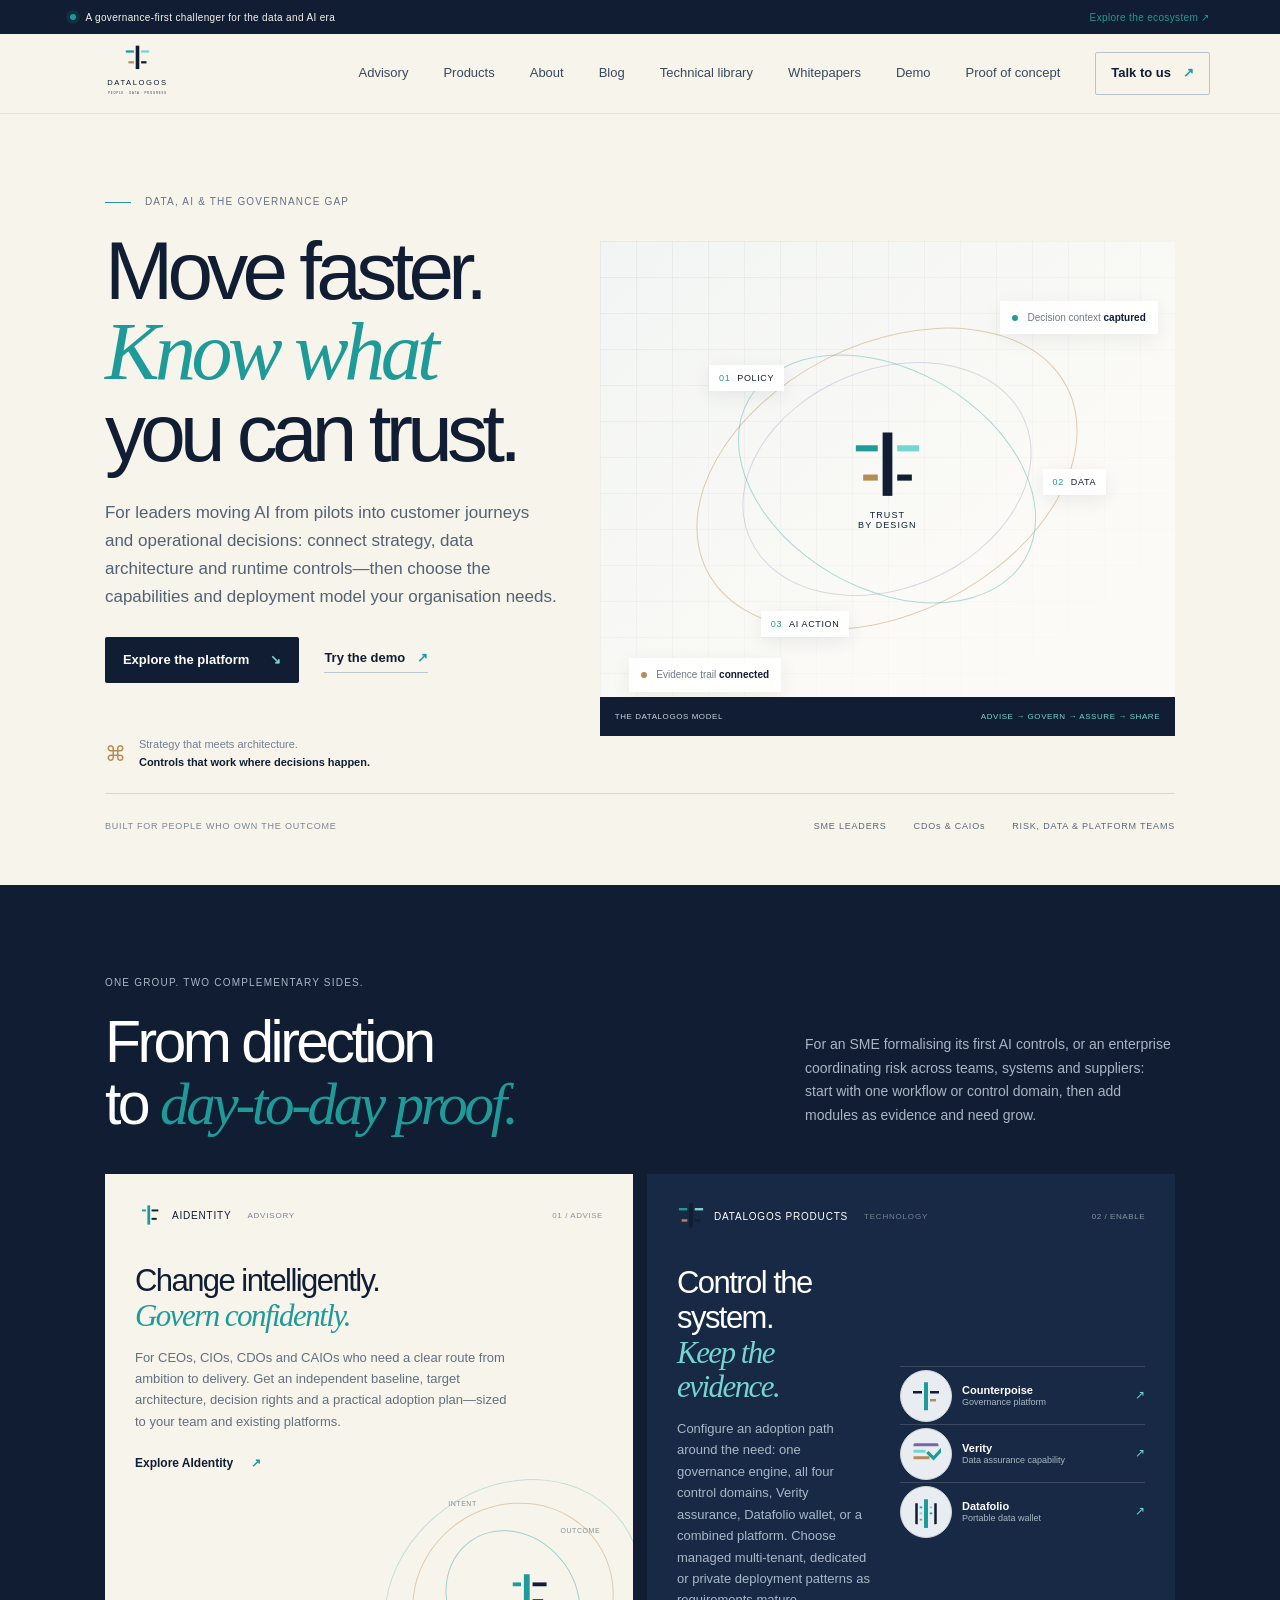
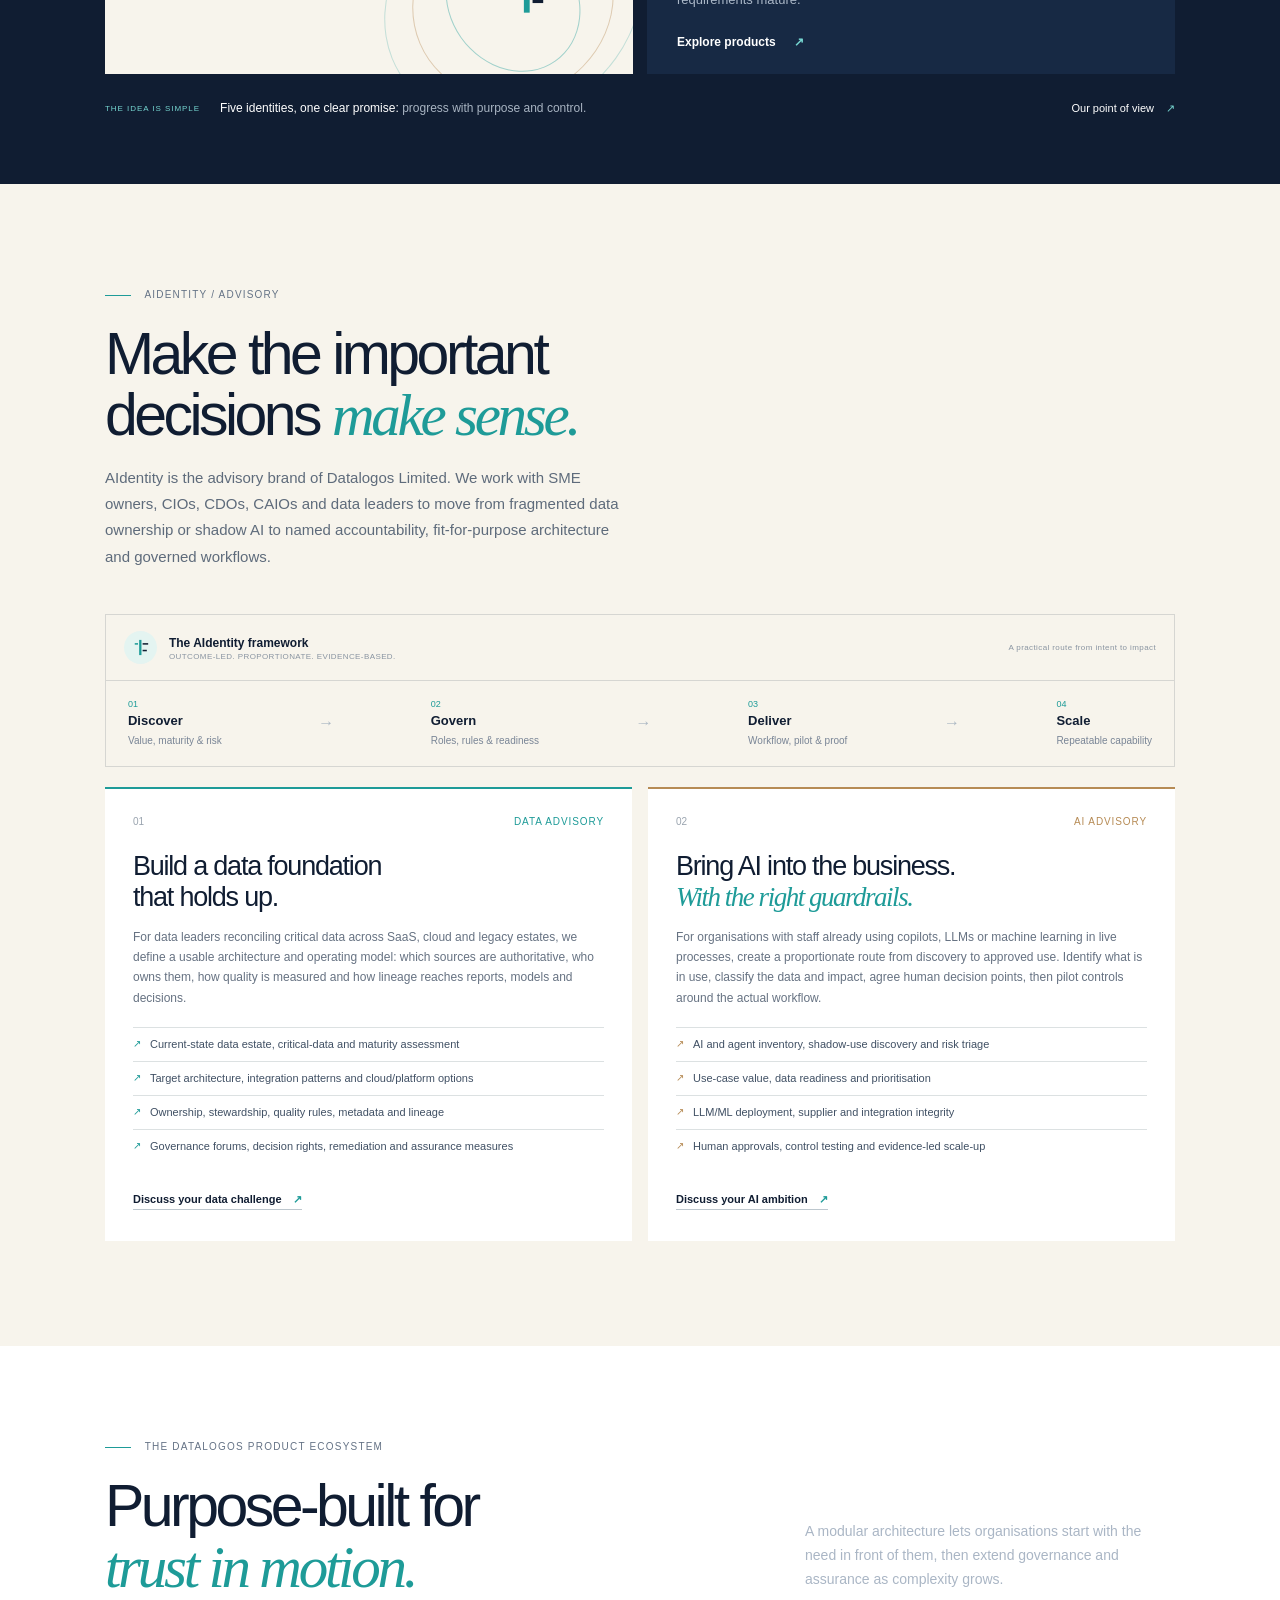
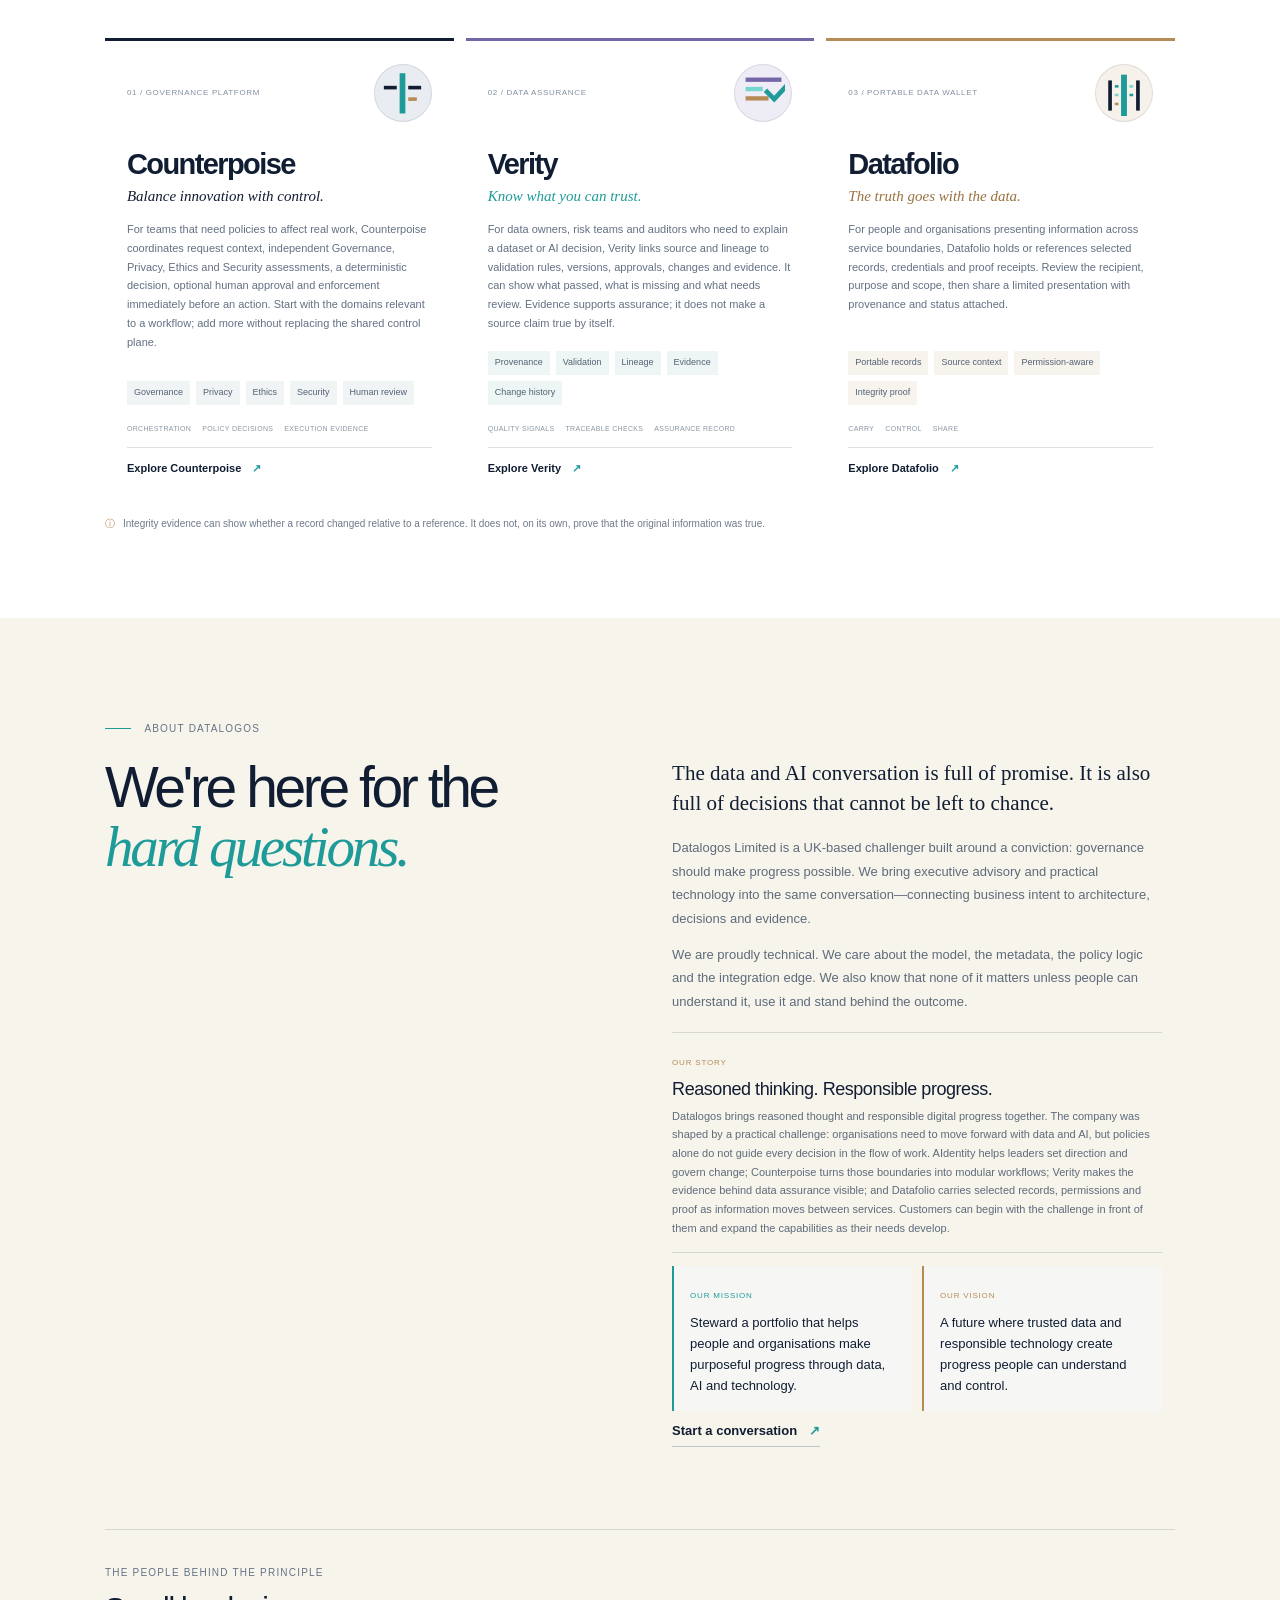
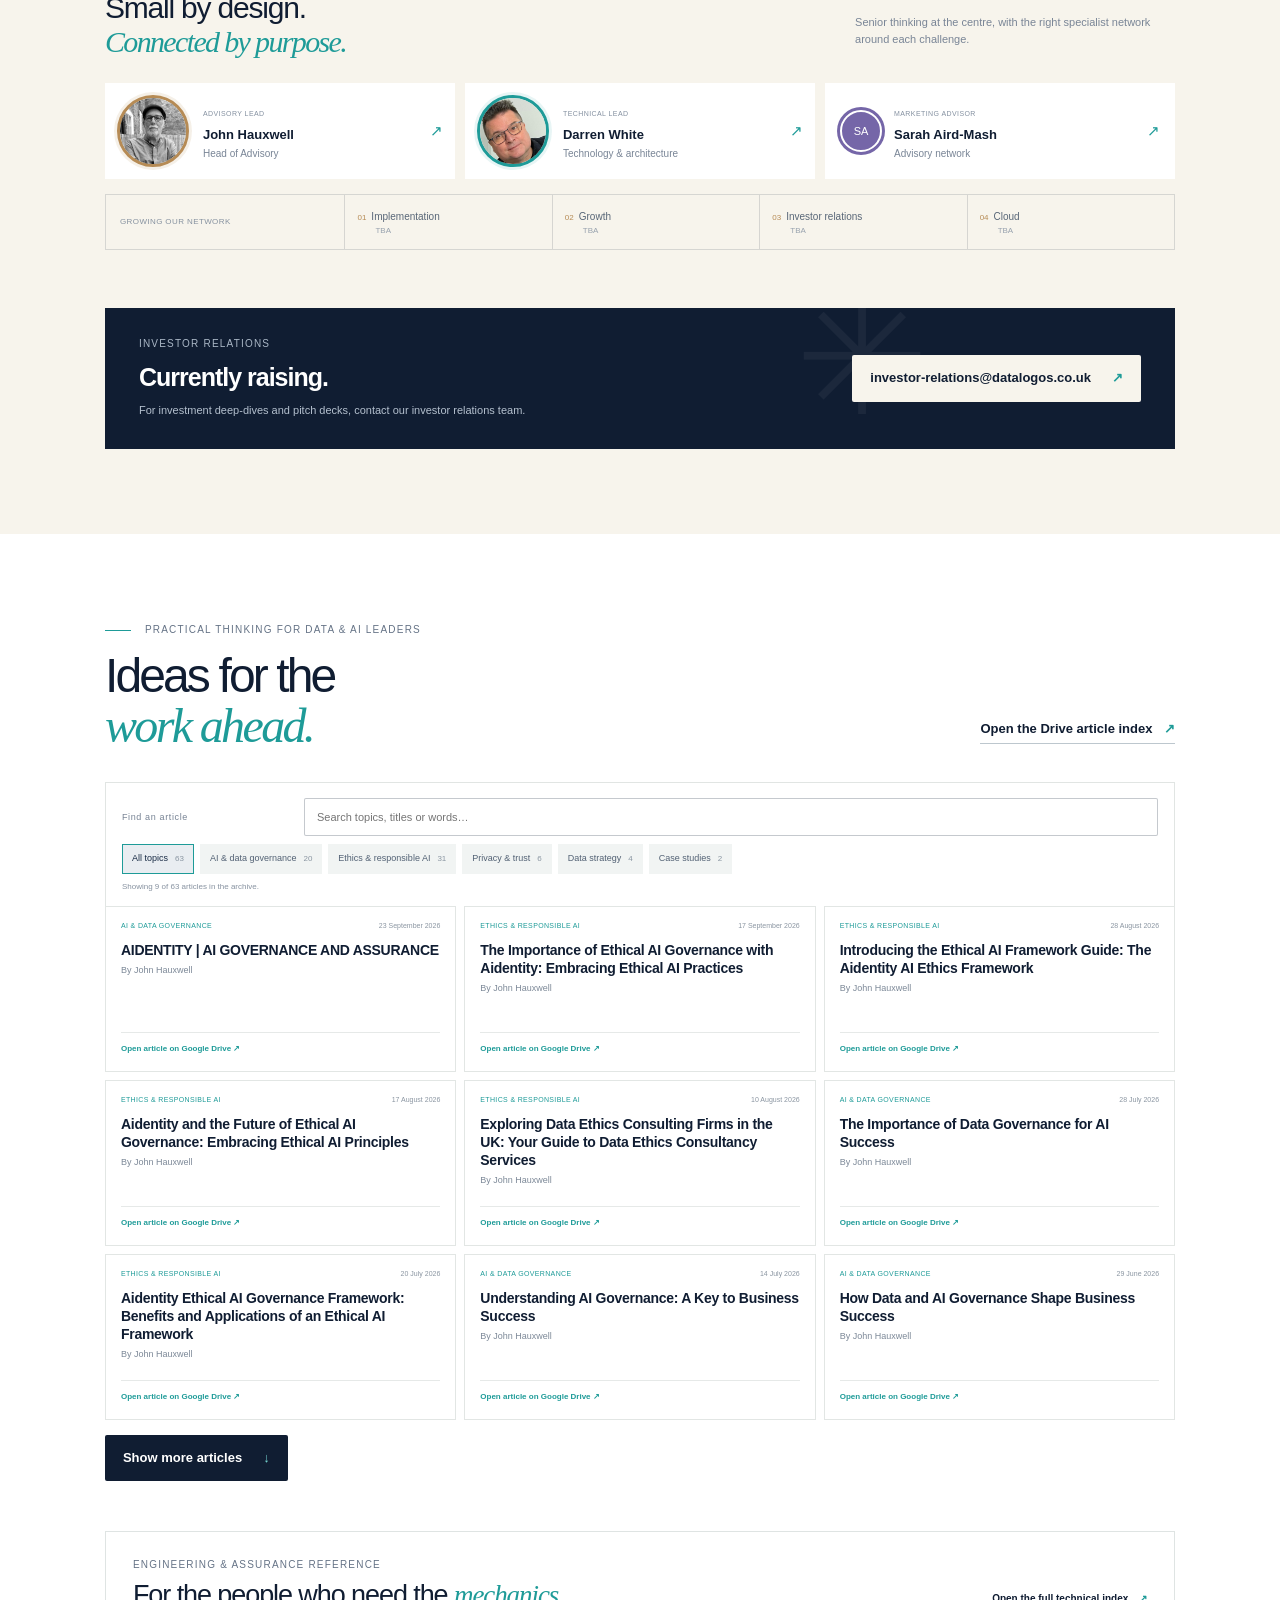
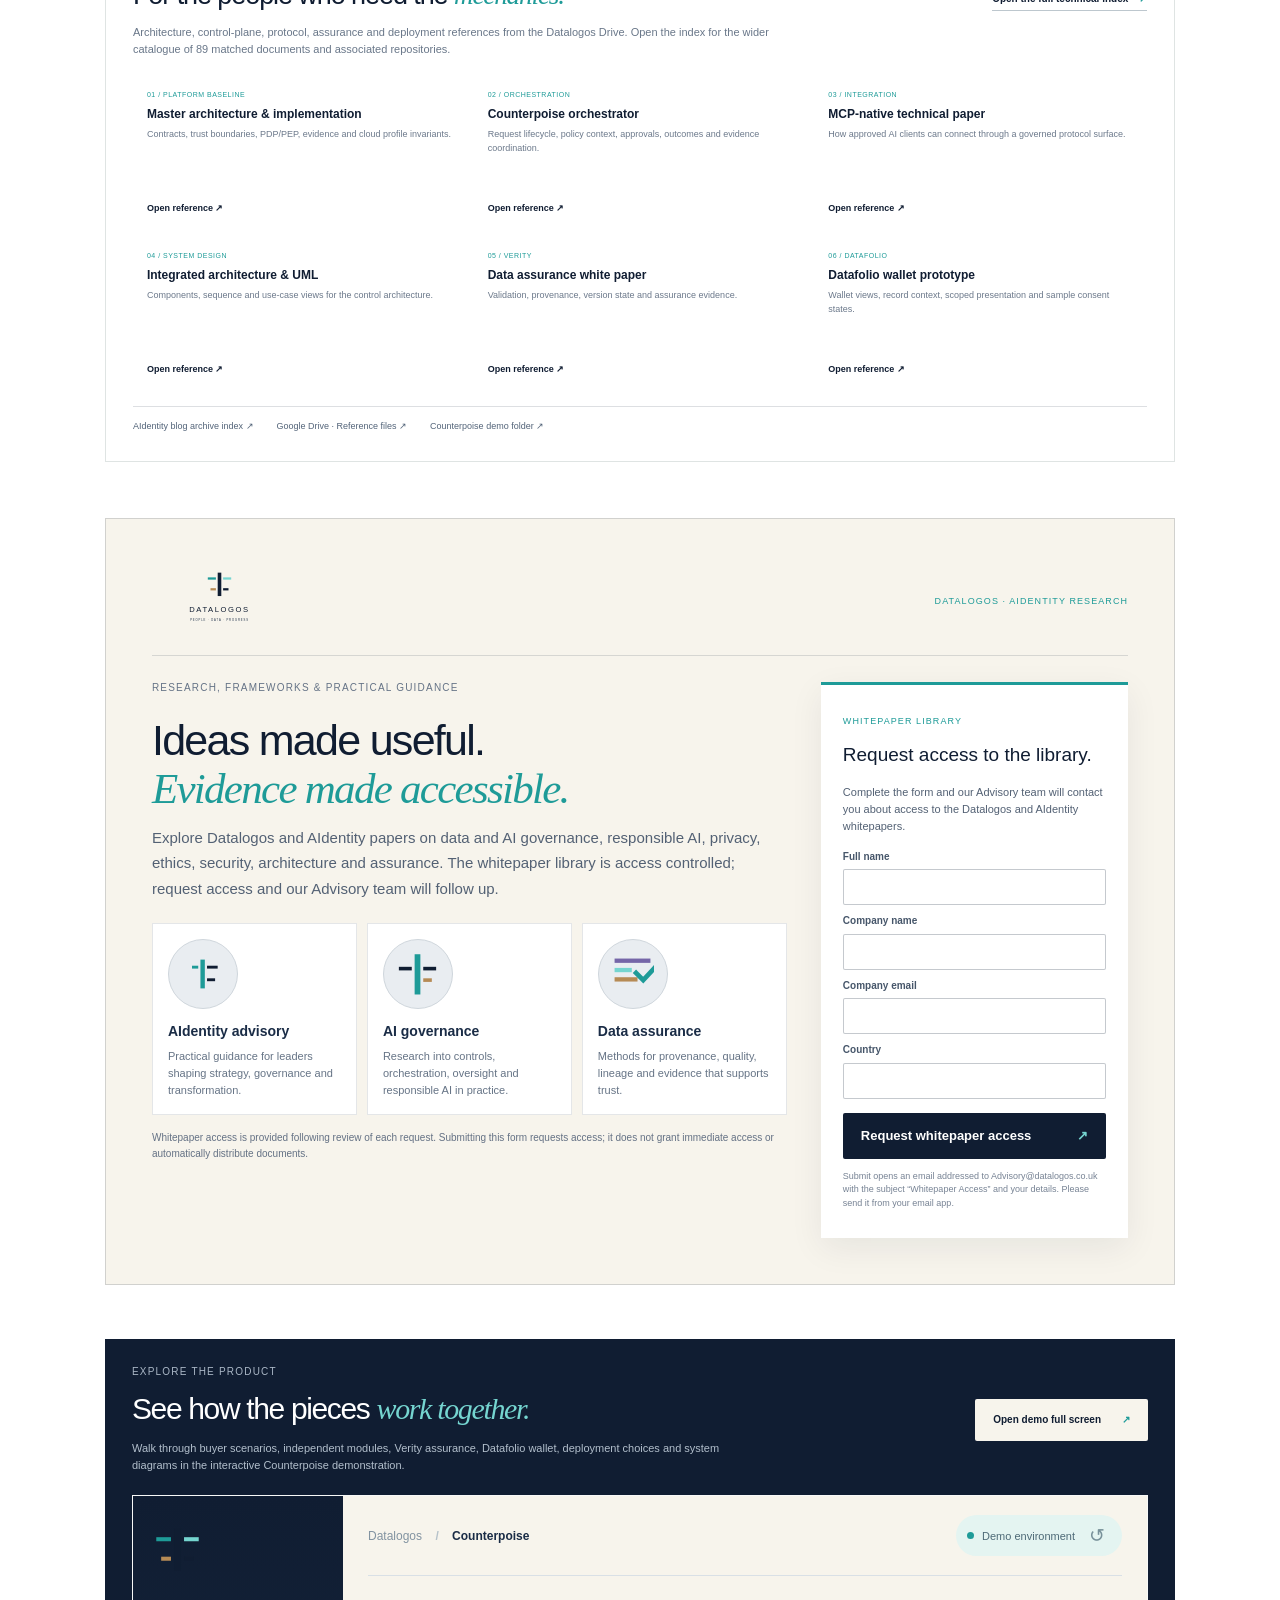
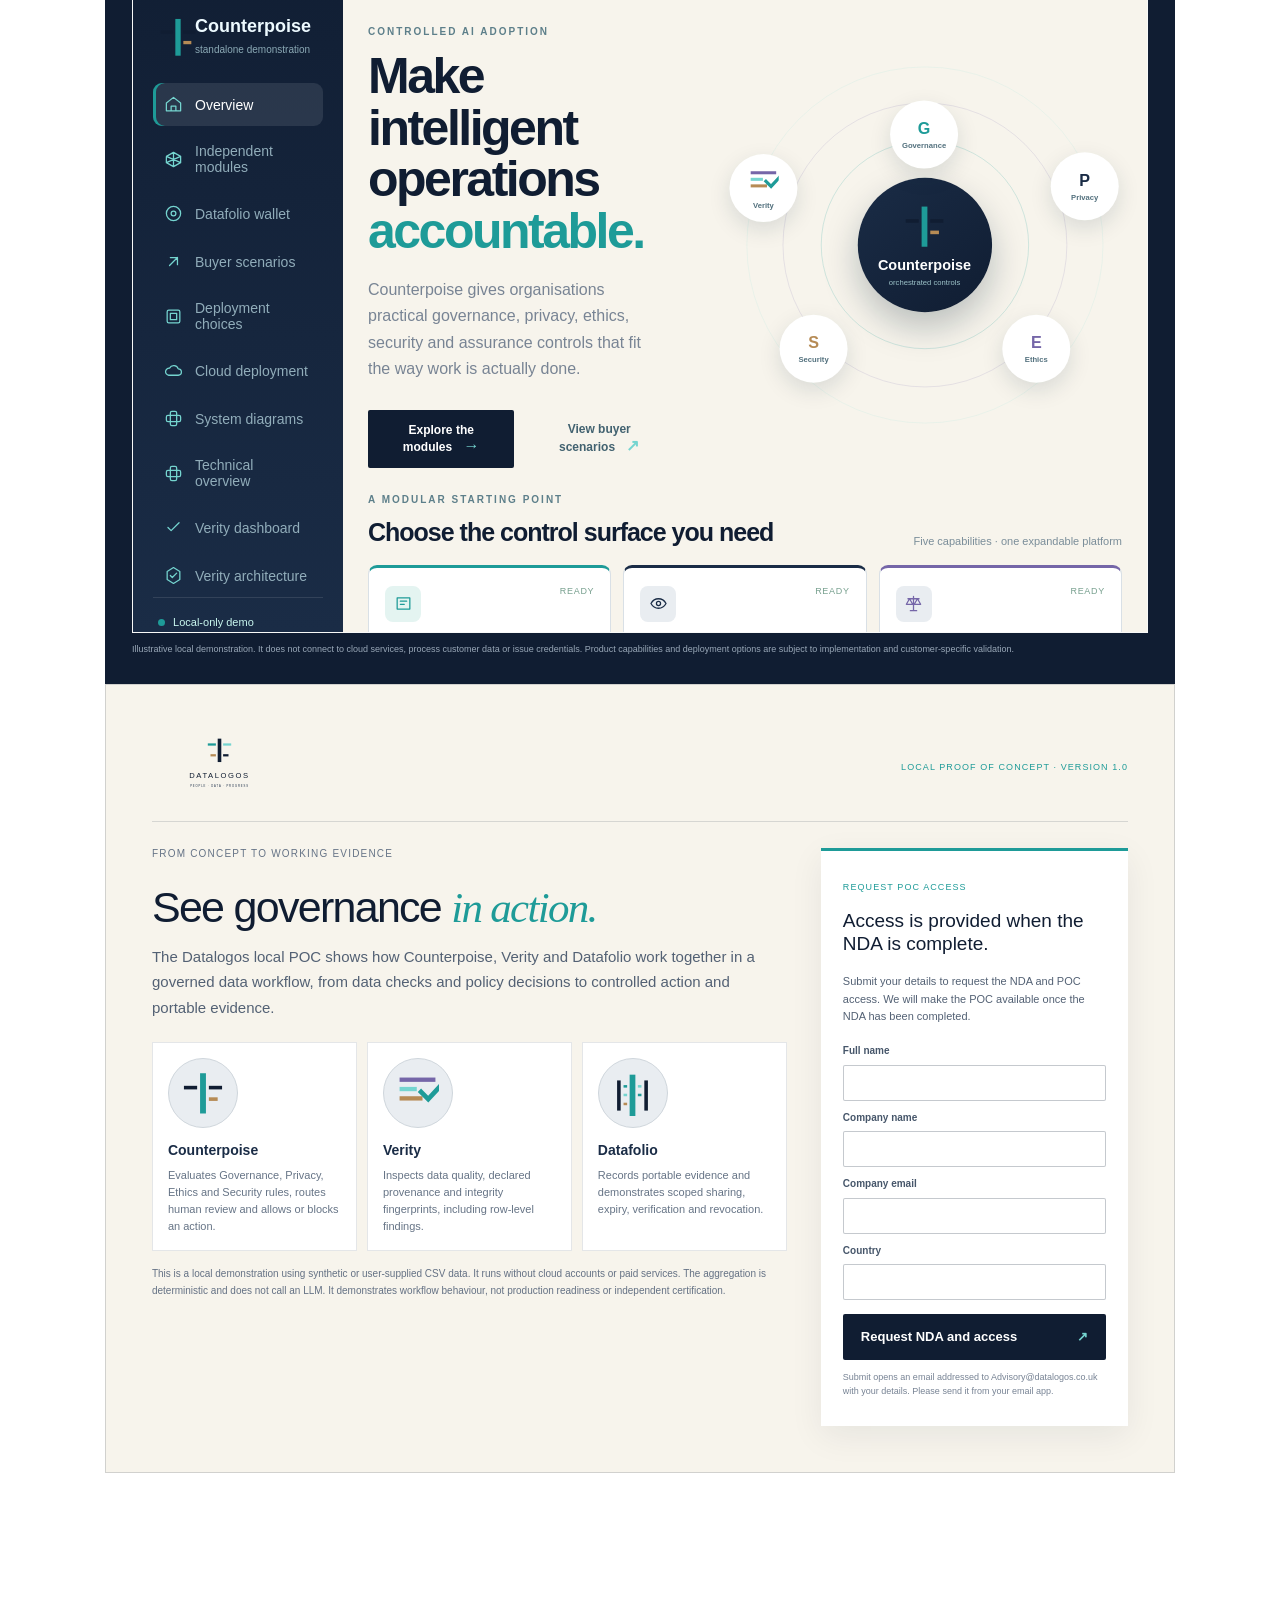
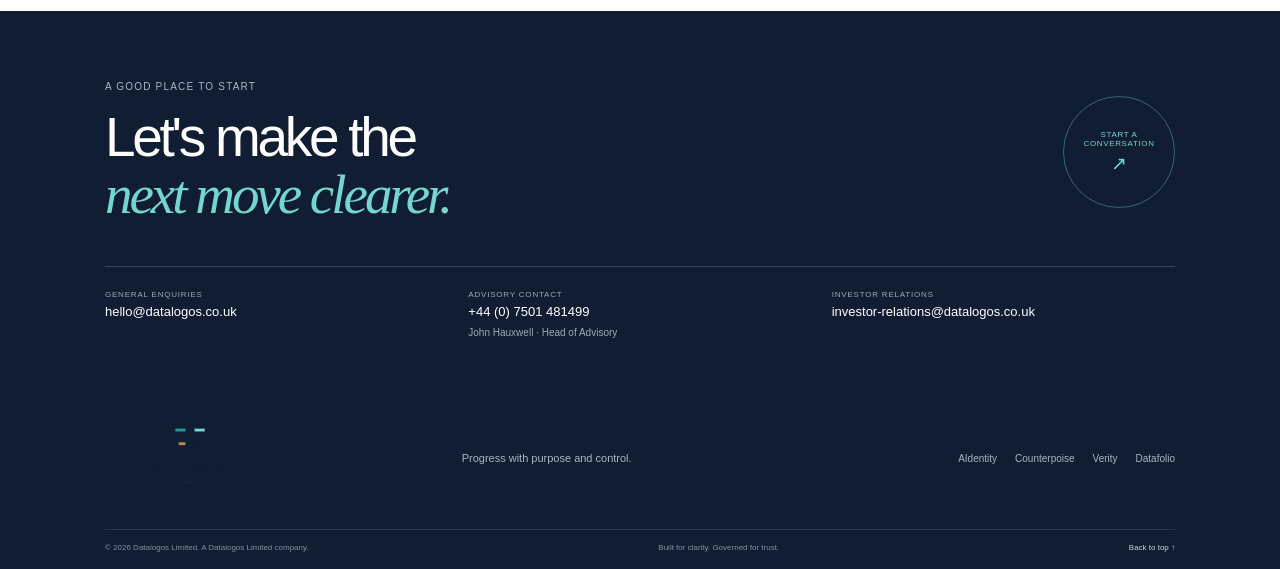
==== commit 753cc0b6: "Add files via upload" ====
--- a/index.html
+++ b/index.html
@@ -14,7 +14,7 @@
   <header class="site-header">
     <a class="brand" href="#home" aria-label="Datalogos home"><img class="brand-logo" src="assets/logos/DRAFT-Datalogos-Logo.svg" alt="Datalogos Limited"></a>
     <button class="menu-toggle" aria-expanded="false" aria-controls="primary-nav" aria-label="Open navigation"><span></span><span></span></button>
-    <nav id="primary-nav" aria-label="Main navigation"><a href="#advisory">Advisory</a><a href="#products">Products</a><a href="#about">About</a><a href="#blog">Blog</a><a href="#technical-library">Technical library</a><a href="#demo">Demo</a><a href="#proof-of-concept">Proof of concept</a><a class="nav-cta" href="#contact">Talk to us <span>↗</span></a></nav>
+    <nav id="primary-nav" aria-label="Main navigation"><a href="#advisory">Advisory</a><a href="#products">Products</a><a href="#about">About</a><a href="#blog">Blog</a><a href="#technical-library">Technical library</a><a href="#whitepapers">Whitepapers</a><a href="#demo">Demo</a><a href="#proof-of-concept">Proof of concept</a><a class="nav-cta" href="#contact">Talk to us <span>↗</span></a></nav>
   </header>
   <main id="main">
     <section class="hero section-wrap" id="home">
@@ -78,6 +78,12 @@
         <a class="reference-card" href="https://docs.google.com/document/d/1uwMRU1DYzEwnE-ZN_8-IDXLkgd9aWC5X/edit?usp=drivesdk" target="_blank" rel="noopener"><span>05 / VERITY</span><b>Data assurance white paper</b><small>Validation, provenance, version state and assurance evidence.</small><i>Open reference ↗</i></a>
         <a class="reference-card" href="https://drive.google.com/file/d/1TBut11zyMCwHFHDguRxv_7LZrsRsGRGs/view?usp=drivesdk" target="_blank" rel="noopener"><span>06 / DATAFOLIO</span><b>Datafolio wallet prototype</b><small>Wallet views, record context, scoped presentation and sample consent states.</small><i>Open reference ↗</i></a>
       </div><div class="index-links"><a href="https://docs.google.com/document/d/1p-uIw8ZQVttJ6Evd7VuG0TJlMjioHAsbzqIUb3a18Lc/edit?usp=drivesdk" target="_blank" rel="noopener">AIdentity blog archive index ↗</a><a href="https://drive.google.com/drive/folders/1ZLuhsHtTcbpFYTOQDZBbS28Ehu7uKM9P" target="_blank" rel="noopener">Google Drive · Reference files ↗</a><a href="https://drive.google.com/drive/folders/1oPKDIfRnsPmR1Xl4UVoeMMCGsGfcYpG1" target="_blank" rel="noopener">Counterpoise demo folder ↗</a></div></div>
+      <section class="poc-section whitepaper-section" id="whitepapers" aria-labelledby="whitepaper-title">
+        <div class="poc-brand-row"><img src="assets/logos/DRAFT-Datalogos-Logo.svg" alt="Datalogos"><span>DATALOGOS · AIDENTITY RESEARCH</span></div>
+        <div class="poc-content"><div><p class="eyebrow">RESEARCH, FRAMEWORKS &amp; PRACTICAL GUIDANCE</p><h3 id="whitepaper-title">Ideas made useful.<br><em>Evidence made accessible.</em></h3><p class="poc-lede">Explore Datalogos and AIdentity papers on data and AI governance, responsible AI, privacy, ethics, security, architecture and assurance. The whitepaper library is access controlled; request access and our Advisory team will follow up.</p><div class="poc-products"><article><div class="poc-product-icon"><img src="assets/logos/DRAFT-AIdentity-Mark.svg" alt=""></div><b>AIdentity advisory</b><span>Practical guidance for leaders shaping strategy, governance and transformation.</span></article><article><div class="poc-product-icon"><img src="assets/logos/DRAFT-Counterpoise-Mark.svg" alt=""></div><b>AI governance</b><span>Research into controls, orchestration, oversight and responsible AI in practice.</span></article><article><div class="poc-product-icon"><img src="assets/logos/DRAFT-Verity-Mark.svg" alt=""></div><b>Data assurance</b><span>Methods for provenance, quality, lineage and evidence that supports trust.</span></article></div><p class="poc-caveat">Whitepaper access is provided following review of each request. Submitting this form requests access; it does not grant immediate access or automatically distribute documents.</p></div>
+          <aside class="poc-download poc-access"><span class="poc-label">WHITEPAPER LIBRARY</span><h4>Request access to the library.</h4><p class="poc-access-copy">Complete the form and our Advisory team will contact you about access to the Datalogos and AIdentity whitepapers.</p><form id="whitepaper-access-form"><label for="whitepaper-full-name">Full name</label><input id="whitepaper-full-name" name="full_name" autocomplete="name" required><label for="whitepaper-company-name">Company name</label><input id="whitepaper-company-name" name="company_name" autocomplete="organization" required><label for="whitepaper-company-email">Company email</label><input id="whitepaper-company-email" name="company_email" type="email" autocomplete="email" required><label for="whitepaper-country">Country</label><input id="whitepaper-country" name="country" autocomplete="country-name" required><button class="button button-primary" type="submit">Request whitepaper access <span>↗</span></button><p class="poc-mail-note">Submit opens an email addressed to Advisory@datalogos.co.uk with the subject “Whitepaper Access” and your details. Please send it from your email app.</p><p class="poc-form-status" id="whitepaper-form-status" aria-live="polite"></p></form></aside>
+        </div>
+      </section>
       <div class="demo-section" id="demo"><div class="demo-heading"><div><p class="eyebrow eyebrow-light">EXPLORE THE PRODUCT</p><h3>See how the pieces <em>work together.</em></h3><p>Walk through buyer scenarios, independent modules, Verity assurance, Datafolio wallet, deployment choices and system diagrams in the interactive Counterpoise demonstration.</p></div><a href="demo/FINAL-Counterpoise-Standalone-Demo/index.html" target="_blank" rel="noopener" class="button button-light">Open demo full screen <span>↗</span></a></div><div class="demo-frame-wrap"><iframe title="Interactive Counterpoise product demonstration" src="demo/FINAL-Counterpoise-Standalone-Demo/index.html" loading="lazy" allow="fullscreen" referrerpolicy="strict-origin-when-cross-origin"></iframe></div><p class="demo-disclaimer">Illustrative local demonstration. It does not connect to cloud services, process customer data or issue credentials. Product capabilities and deployment options are subject to implementation and customer-specific validation.</p></div>
       <section class="poc-section" id="proof-of-concept" aria-labelledby="poc-title">
         <div class="poc-brand-row"><img src="assets/logos/DRAFT-Datalogos-Logo.svg" alt="Datalogos"><span>LOCAL PROOF OF CONCEPT · VERSION 1.0</span></div>
--- a/styles.css
+++ b/styles.css
@@ -159,3 +159,12 @@
 #poc-access-form button{width:100%;justify-content:space-between;cursor:pointer;margin-top:8px}
 .poc-mail-note{font-size:9px;line-height:1.5;color:#778394;margin:5px 0 0}
 .poc-form-status{font-size:10px;color:var(--teal);min-height:0;margin:0}
+/* Whitepaper request form: keep each label and field on its own aligned row. */
+#whitepaper-access-form{display:grid;grid-template-columns:minmax(0,1fr);gap:6px;width:100%;min-width:0}
+#whitepaper-access-form label{display:block;font-size:10px;font-weight:600;line-height:1.35;color:#46566a;margin-top:3px}
+#whitepaper-access-form input{display:block;box-sizing:border-box;width:100%;min-width:0;height:36px;padding:0 10px;border:1px solid rgba(16,29,50,.24);background:#fff;color:var(--navy);font-size:11px;border-radius:2px}
+#whitepaper-access-form input:focus{outline:2px solid var(--teal);outline-offset:1px}
+#whitepaper-access-form button{display:flex;width:100%;justify-content:space-between;cursor:pointer;margin-top:8px}
+.whitepaper-section .poc-access{min-width:0;align-self:start}
+.whitepaper-section .poc-access-copy{line-height:1.55;margin-bottom:12px}
+.whitepaper-section .poc-mail-note{overflow-wrap:anywhere}
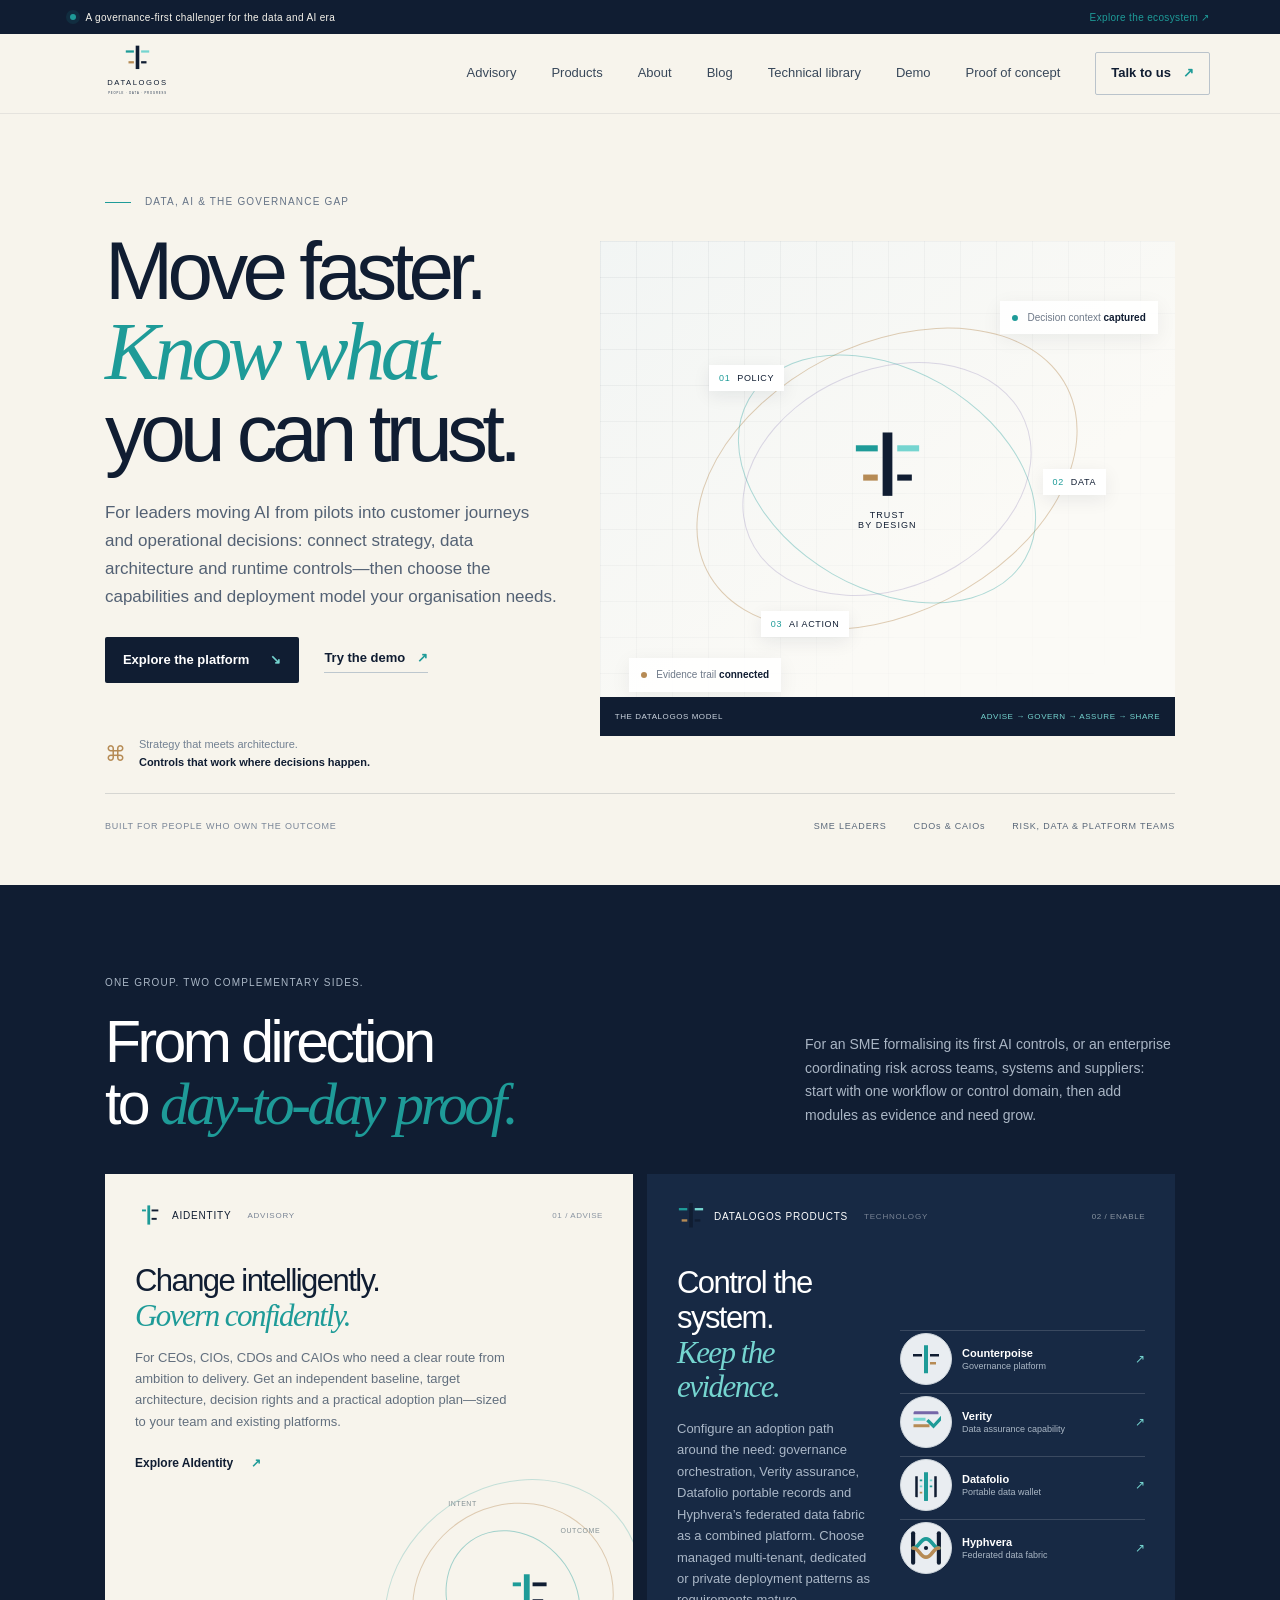
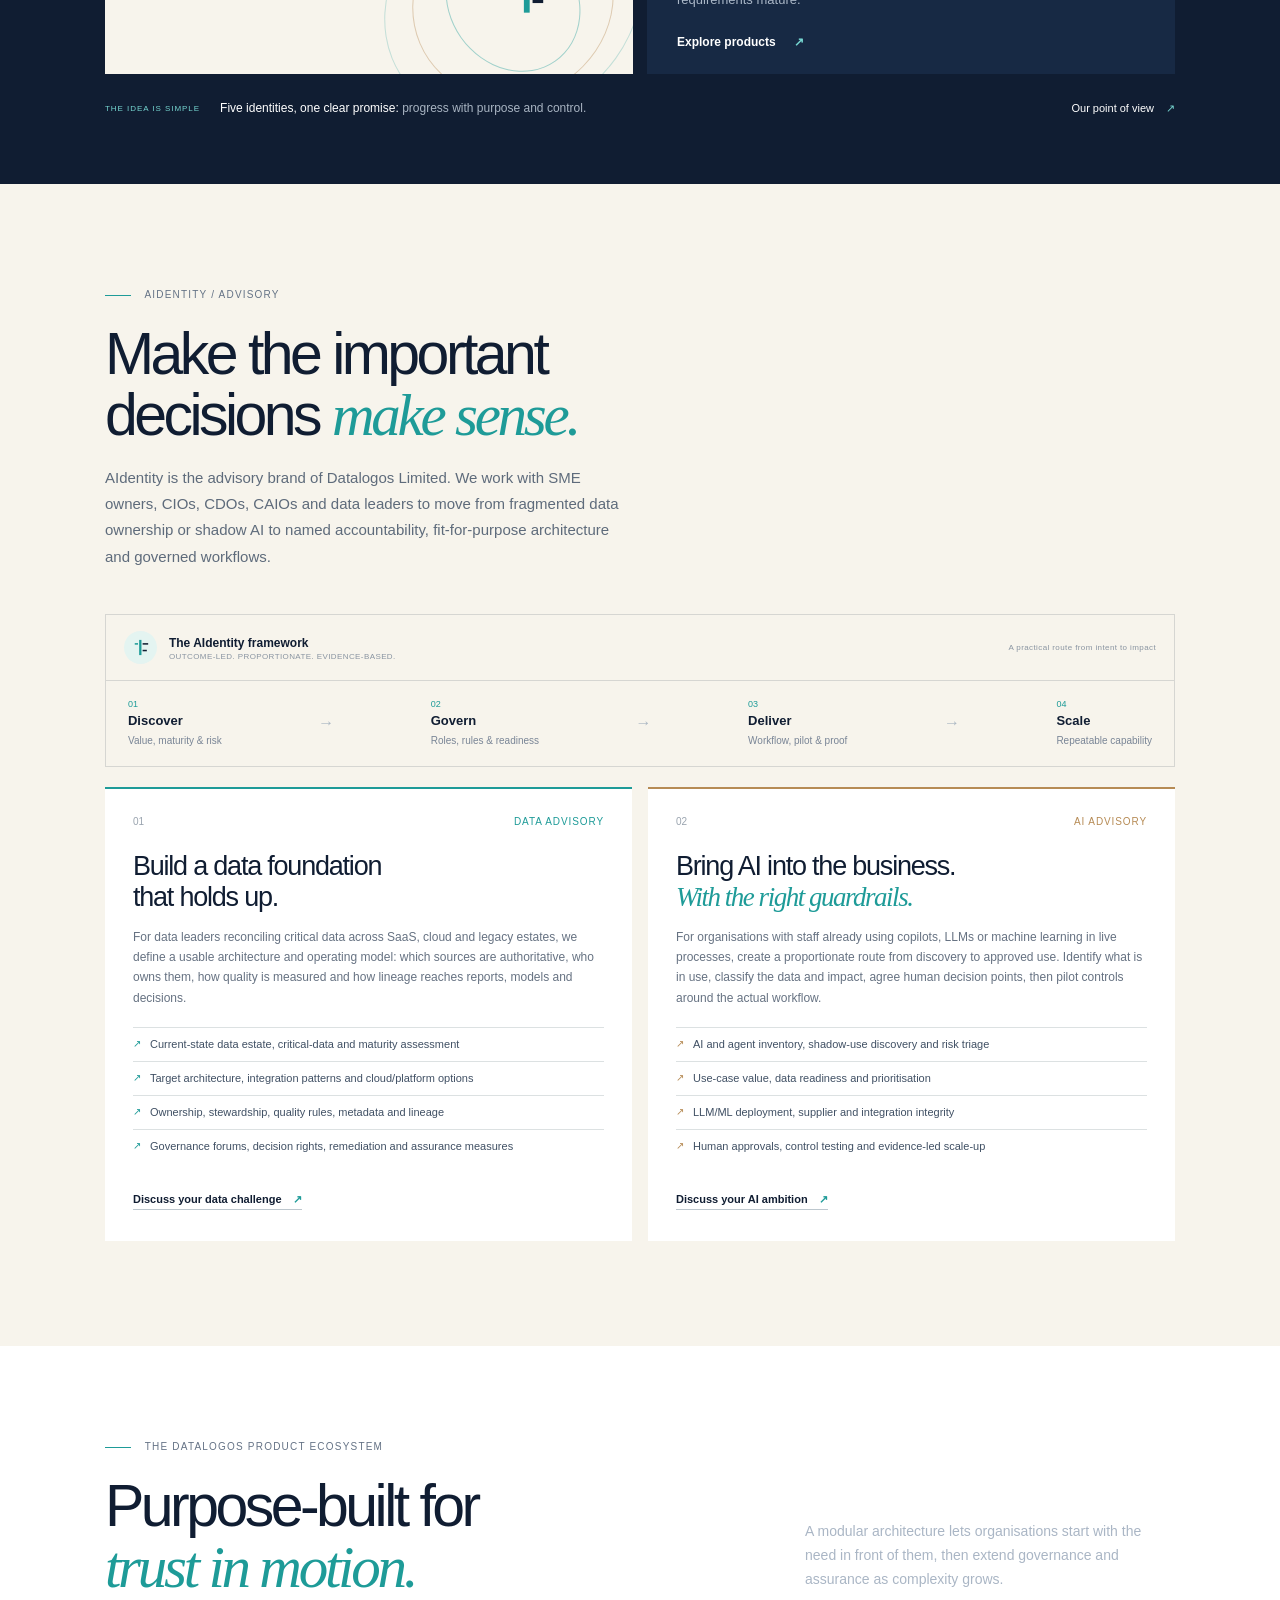
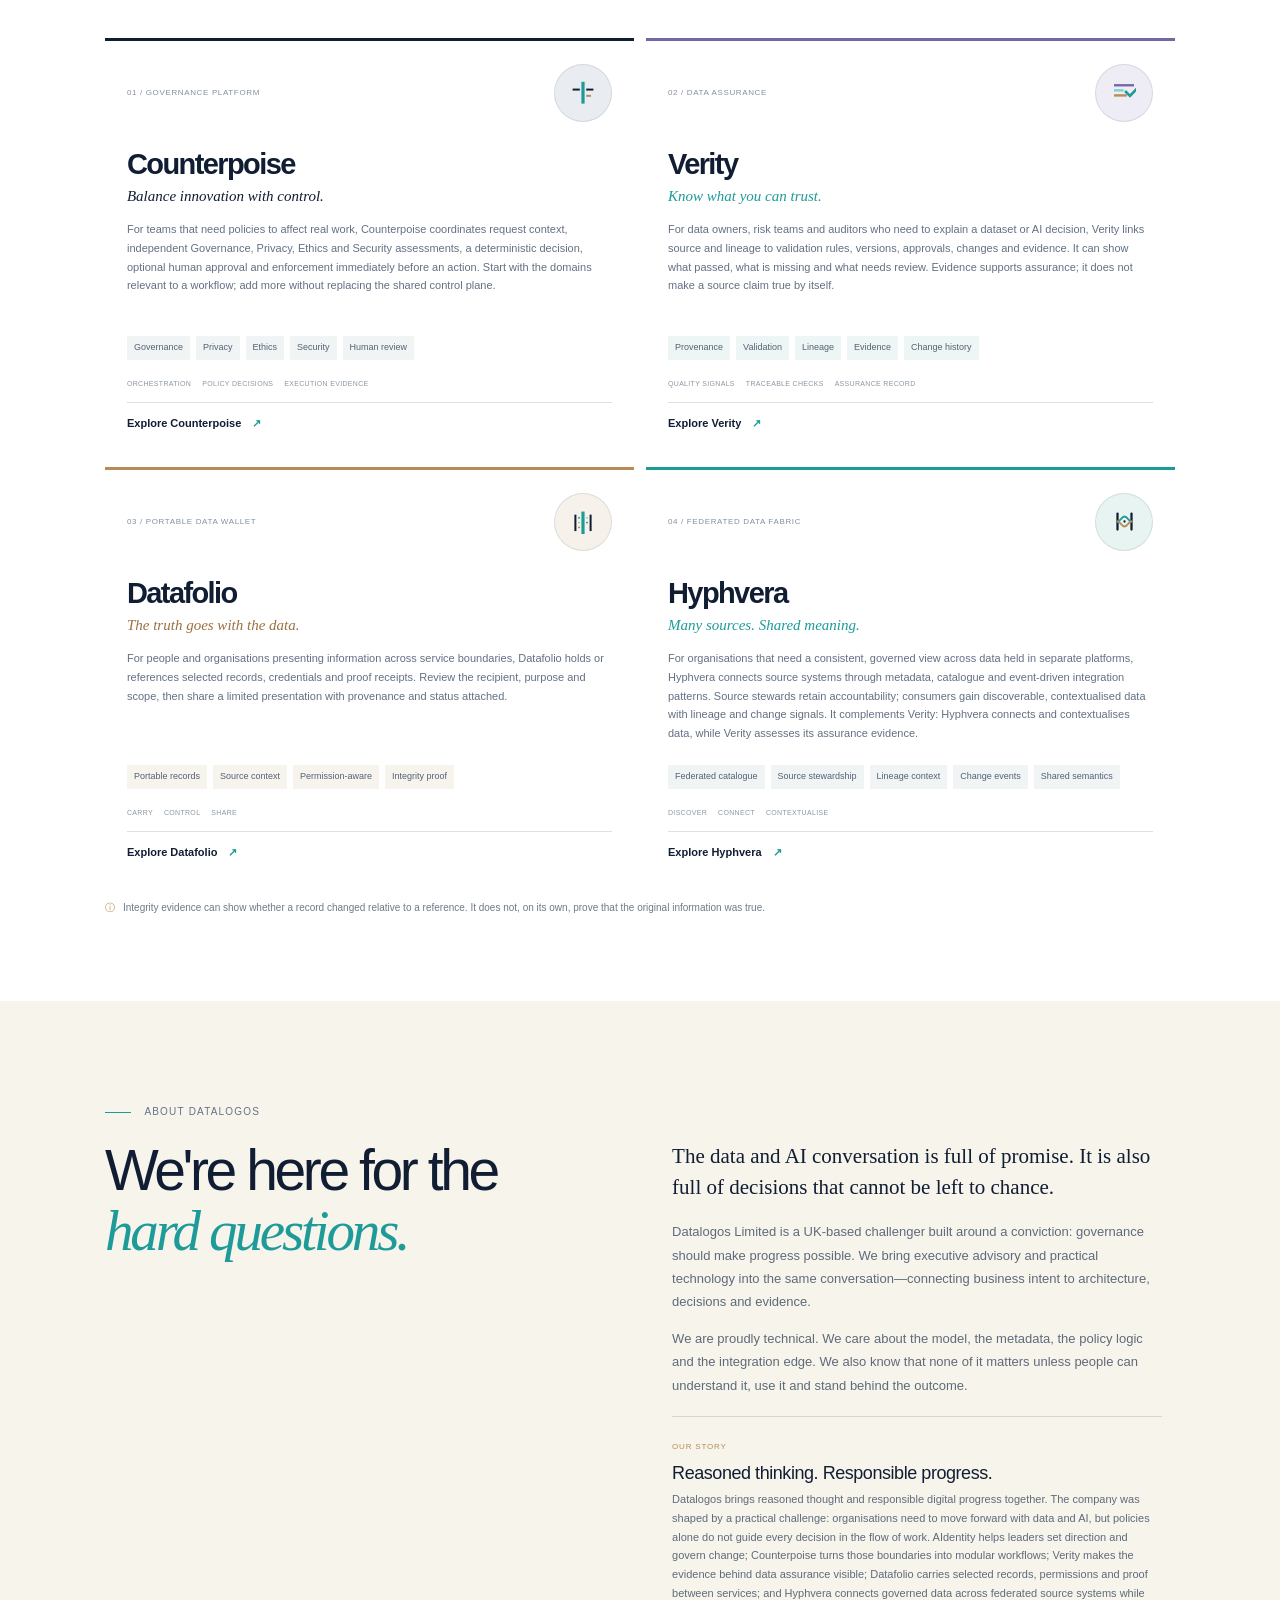
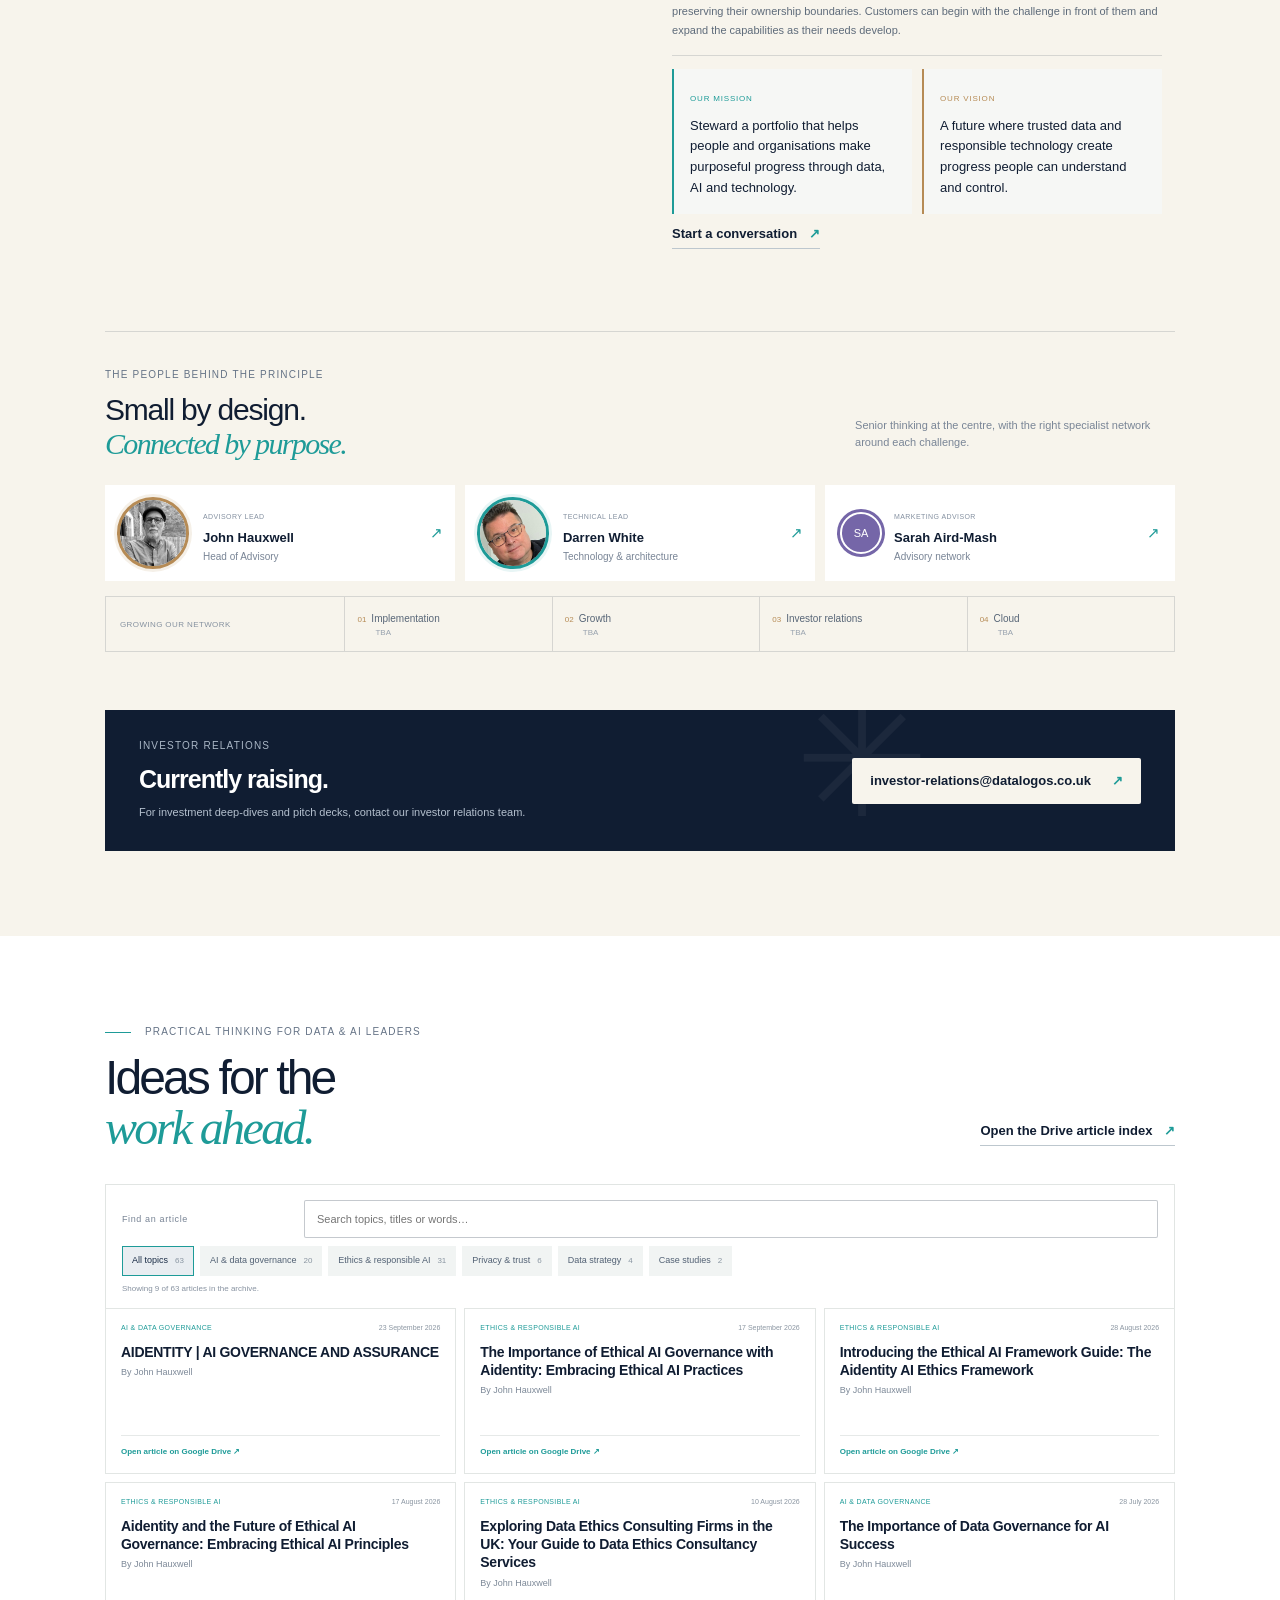
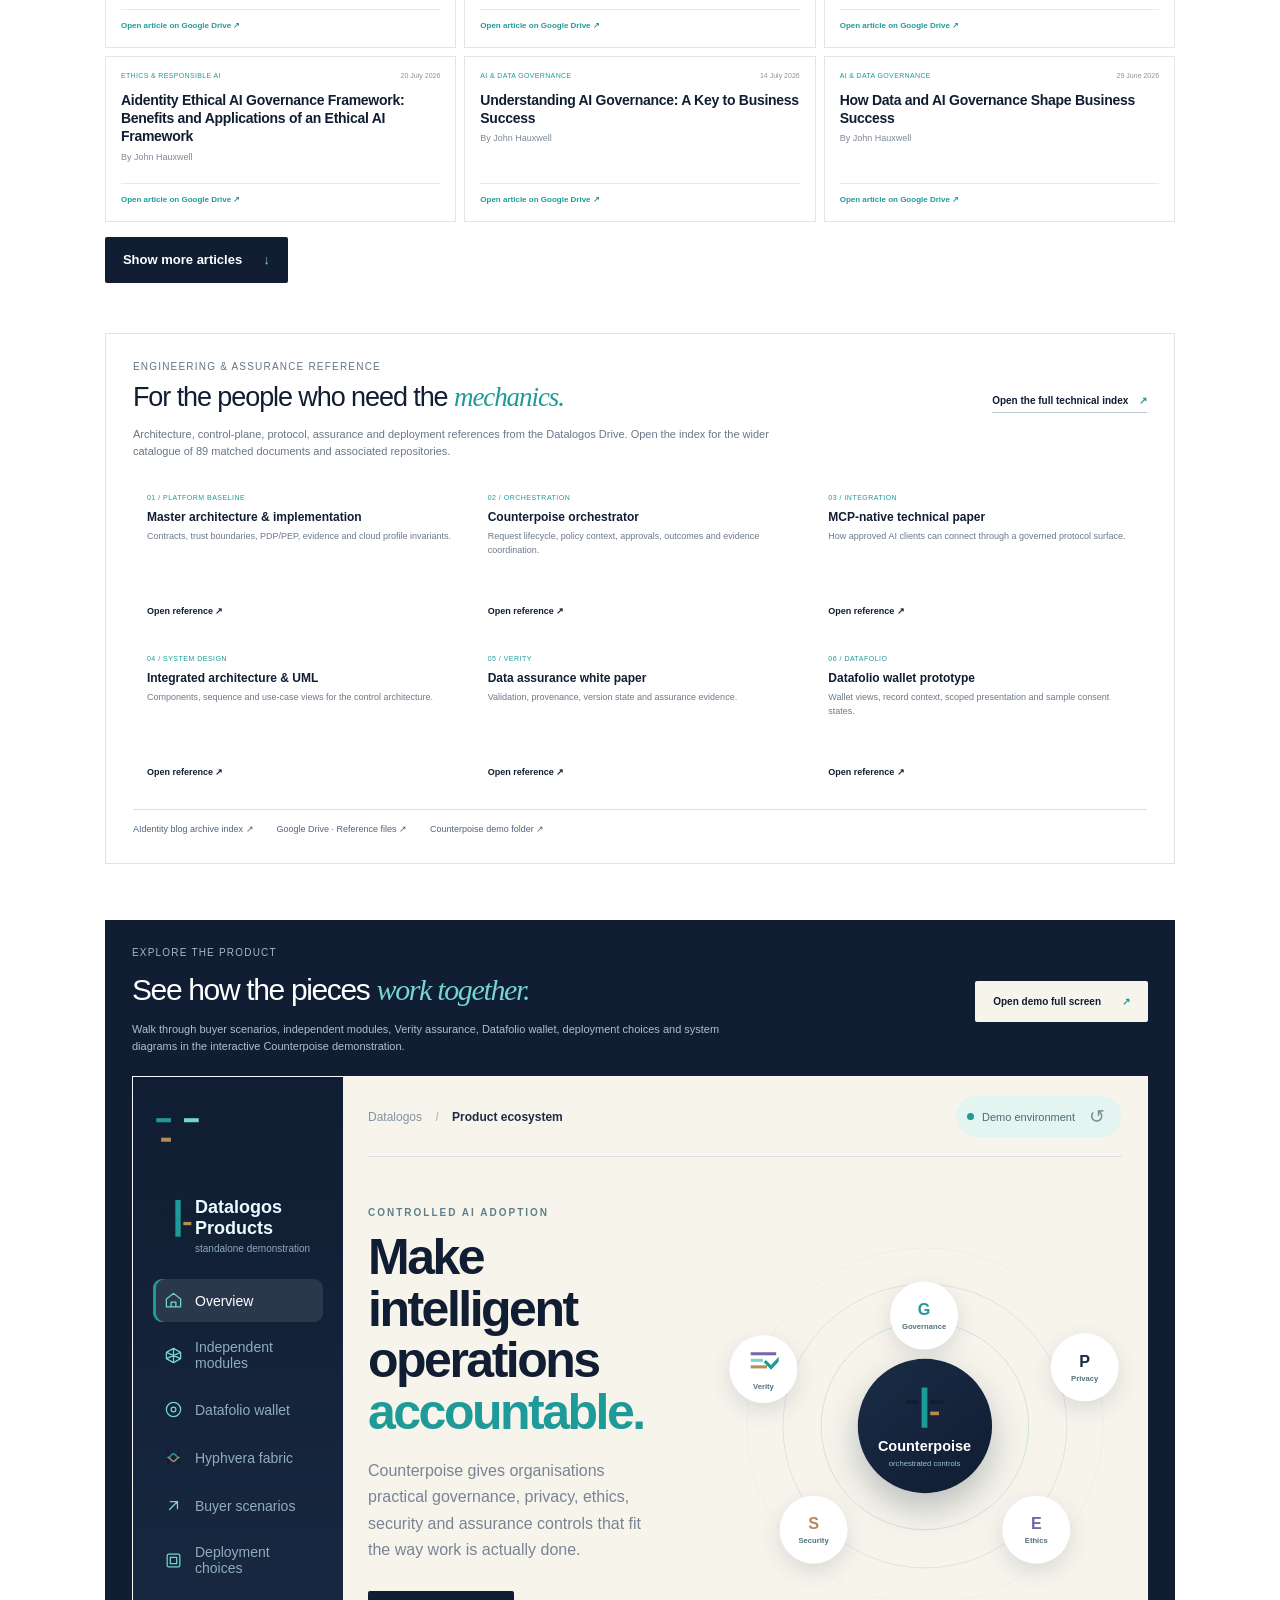
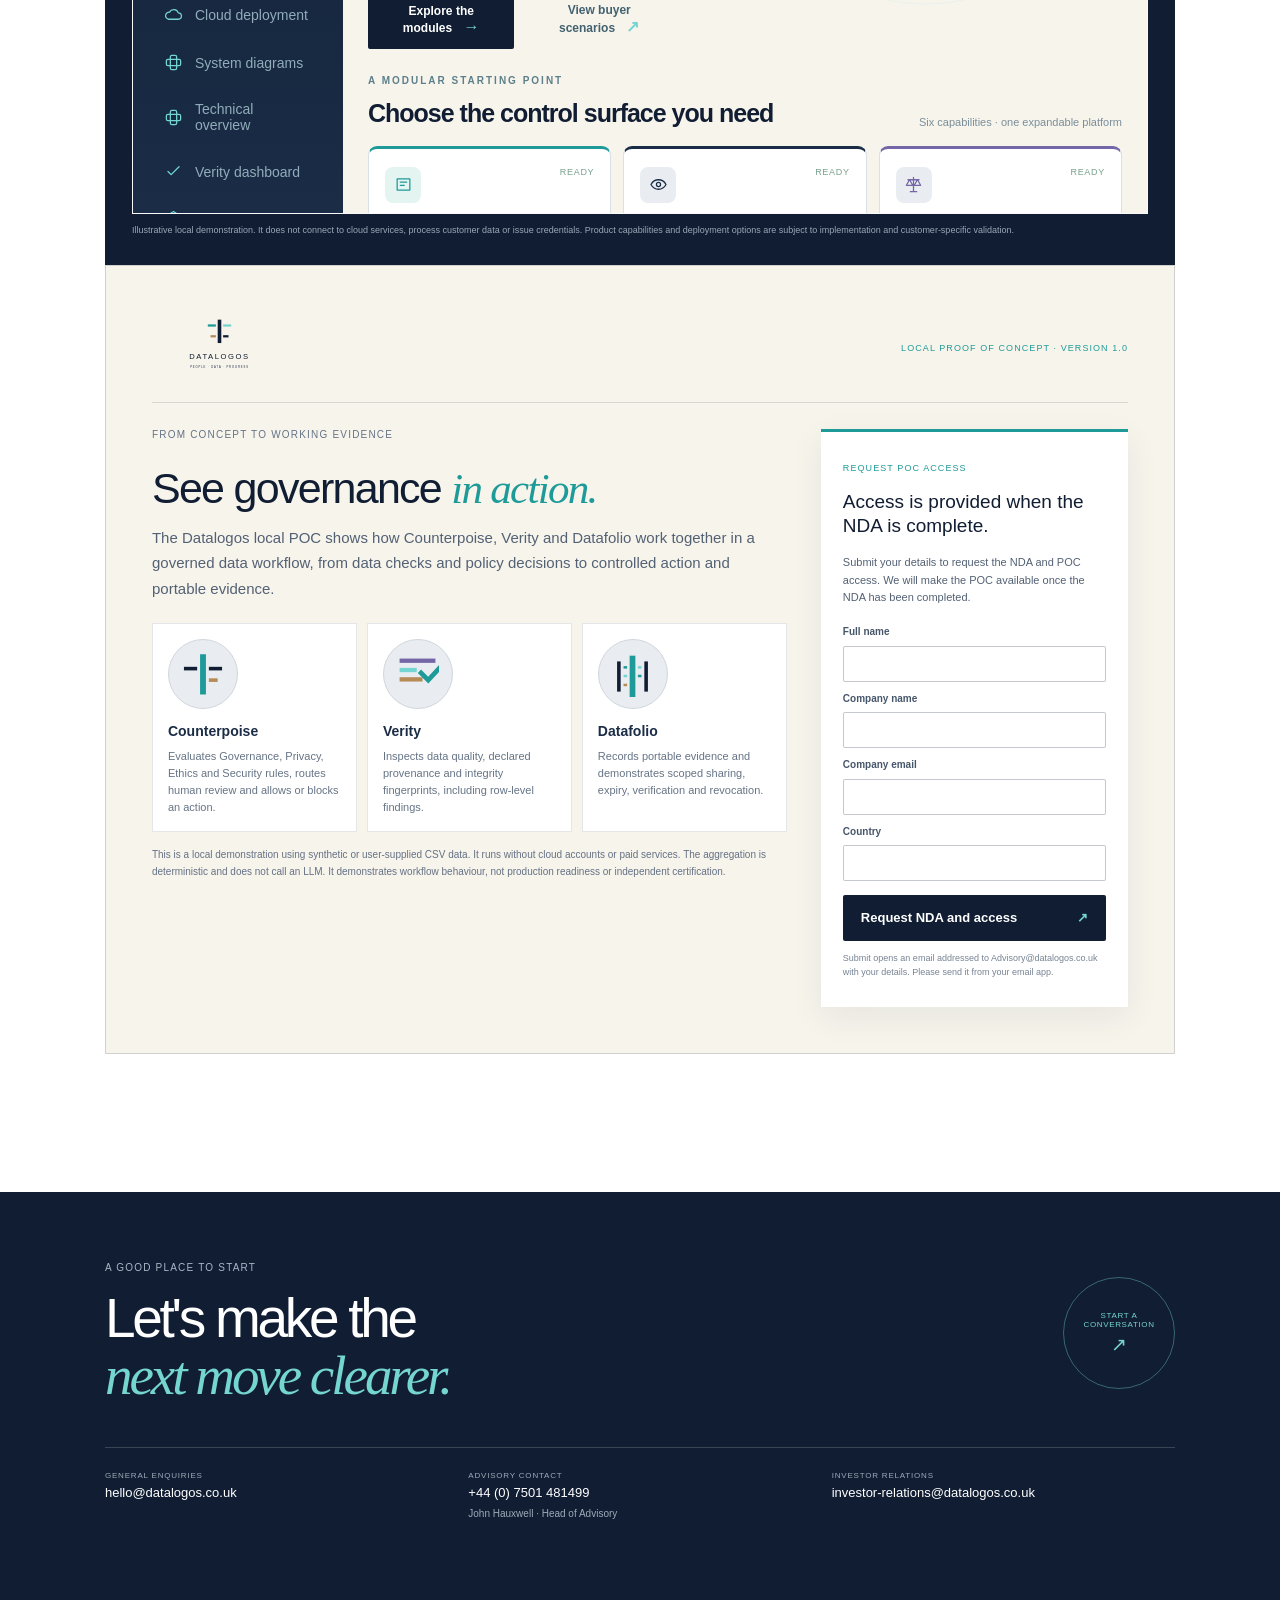
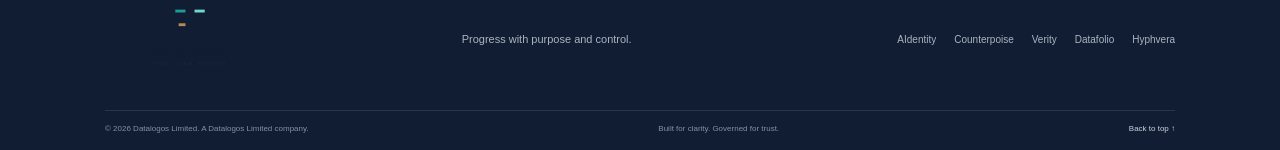
==== commit 860ac3da: "Add files via upload" ====
--- a/index.html
+++ b/index.html
@@ -2,7 +2,7 @@
 <html lang="en-GB">
 <head>
   <meta charset="utf-8"><meta name="viewport" content="width=device-width, initial-scale=1">
-  <meta name="description" content="Datalogos Limited brings together AIdentity advisory and the Counterpoise, Verity and Datafolio product ecosystem to help organisations govern data and AI with purpose and control.">
+  <meta name="description" content="Datalogos Limited brings together AIdentity advisory and the Counterpoise, Verity, Datafolio and Hyphvera product ecosystem to help organisations govern data and AI with purpose and control.">
   <meta name="theme-color" content="#101d32">
   <title>Datalogos | Progress with purpose and control</title>
 
@@ -14,7 +14,7 @@
   <header class="site-header">
     <a class="brand" href="#home" aria-label="Datalogos home"><img class="brand-logo" src="assets/logos/DRAFT-Datalogos-Logo.svg" alt="Datalogos Limited"></a>
     <button class="menu-toggle" aria-expanded="false" aria-controls="primary-nav" aria-label="Open navigation"><span></span><span></span></button>
-    <nav id="primary-nav" aria-label="Main navigation"><a href="#advisory">Advisory</a><a href="#products">Products</a><a href="#about">About</a><a href="#blog">Blog</a><a href="#technical-library">Technical library</a><a href="#whitepapers">Whitepapers</a><a href="#demo">Demo</a><a href="#proof-of-concept">Proof of concept</a><a class="nav-cta" href="#contact">Talk to us <span>↗</span></a></nav>
+    <nav id="primary-nav" aria-label="Main navigation"><a href="#advisory">Advisory</a><a href="#products">Products</a><a href="#about">About</a><a href="#blog">Blog</a><a href="#technical-library">Technical library</a><a href="#demo">Demo</a><a href="#proof-of-concept">Proof of concept</a><a class="nav-cta" href="#contact">Talk to us <span>↗</span></a></nav>
   </header>
   <main id="main">
     <section class="hero section-wrap" id="home">
@@ -38,8 +38,8 @@
       <div class="section-wrap"><div class="section-heading split-heading"><div><p class="eyebrow eyebrow-light">ONE GROUP. TWO COMPLEMENTARY SIDES.</p><h2>From direction<br>to <em>day-to-day proof.</em></h2></div><p class="heading-aside">For an SME formalising its first AI controls, or an enterprise coordinating risk across teams, systems and suppliers: start with one workflow or control domain, then add modules as evidence and need grow.</p></div>
         <div class="ecosystem-grid">
           <article class="ecosystem-card advisory-card"><div class="card-top"><span class="brand-kicker"><img class="mini-logo aidentity-mini-logo" src="assets/logos/DRAFT-AIdentity-Mark.svg" alt=""> AIDENTITY <small>ADVISORY</small></span><span class="card-index">01 / ADVISE</span></div><h3>Change intelligently.<br><em>Govern confidently.</em></h3><p>For CEOs, CIOs, CDOs and CAIOs who need a clear route from ambition to delivery. Get an independent baseline, target architecture, decision rights and a practical adoption plan—sized to your team and existing platforms.</p><a href="#advisory" class="card-link">Explore AIdentity <span>↗</span></a><div class="card-graphic advisory-graphic"><div class="graphic-ring"></div><div class="graphic-ring ring-2"></div><div class="graphic-node"><img src="assets/logos/DRAFT-AIdentity-Mark.svg" alt="AIdentity"></div><span>INTENT</span><span>CAPABILITY</span><span>OUTCOME</span></div></article>
-          <article class="ecosystem-card products-card"><div class="card-top"><span class="brand-kicker"><img class="mini-logo" src="assets/logos/DRAFT-Datalogos-Mark.svg" alt=""> DATALOGOS PRODUCTS <small>TECHNOLOGY</small></span><span class="card-index">02 / ENABLE</span></div><h3>Control the system.<br><em>Keep the evidence.</em></h3><p>Configure an adoption path around the need: one governance engine, all four control domains, Verity assurance, Datafolio wallet, or a combined platform. Choose managed multi-tenant, dedicated or private deployment patterns as requirements mature.</p><a href="#products" class="card-link">Explore products <span>↗</span></a>
-            <div class="product-stack"><div class="stack-row"><img class="stack-symbol-img" src="assets/logos/DRAFT-Counterpoise-Mark.svg" alt=""><div><b>Counterpoise</b><small>Governance platform</small></div><span class="stack-arrow">↗</span></div><div class="stack-row"><img class="stack-symbol-img" src="assets/logos/DRAFT-Verity-Mark.svg" alt=""><div><b>Verity</b><small>Data assurance capability</small></div><span class="stack-arrow">↗</span></div><div class="stack-row"><img class="stack-symbol-img" src="assets/logos/DRAFT-Datafolio-Mark.svg" alt=""><div><b>Datafolio</b><small>Portable data wallet</small></div><span class="stack-arrow">↗</span></div></div>
+          <article class="ecosystem-card products-card"><div class="card-top"><span class="brand-kicker"><img class="mini-logo" src="assets/logos/DRAFT-Datalogos-Mark.svg" alt=""> DATALOGOS PRODUCTS <small>TECHNOLOGY</small></span><span class="card-index">02 / ENABLE</span></div><h3>Control the system.<br><em>Keep the evidence.</em></h3><p>Configure an adoption path around the need: governance orchestration, Verity assurance, Datafolio portable records and Hyphvera’s federated data fabric as a combined platform. Choose managed multi-tenant, dedicated or private deployment patterns as requirements mature.</p><a href="#products" class="card-link">Explore products <span>↗</span></a>
+            <div class="product-stack"><div class="stack-row"><img class="stack-symbol-img" src="assets/logos/DRAFT-Counterpoise-Mark.svg" alt=""><div><b>Counterpoise</b><small>Governance platform</small></div><span class="stack-arrow">↗</span></div><div class="stack-row"><img class="stack-symbol-img" src="assets/logos/DRAFT-Verity-Mark.svg" alt=""><div><b>Verity</b><small>Data assurance capability</small></div><span class="stack-arrow">↗</span></div><div class="stack-row"><img class="stack-symbol-img" src="assets/logos/DRAFT-Datafolio-Mark.svg" alt=""><div><b>Datafolio</b><small>Portable data wallet</small></div><span class="stack-arrow">↗</span></div><div class="stack-row"><img class="stack-symbol-img" src="assets/logos/Hyphvera-Mark.svg" alt=""><div><b>Hyphvera</b><small>Federated data fabric</small></div><span class="stack-arrow">↗</span></div></div>
           </article>
         </div>
         <div class="ecosystem-foot"><span>THE IDEA IS SIMPLE</span><p><b>Five identities, one clear promise:</b> progress with purpose and control.</p><a href="#about">Our point of view <span>↗</span></a></div>
@@ -57,10 +57,11 @@
         <article class="product-detail counterpoise-detail"><div class="detail-head"><span class="product-tag">01 / GOVERNANCE PLATFORM</span><span class="detail-icon cp"><img src="assets/logos/DRAFT-Counterpoise-Mark.svg" alt=""></span></div><h3>Counterpoise</h3><p class="product-strap">Balance innovation with control.</p><p>For teams that need policies to affect real work, Counterpoise coordinates request context, independent Governance, Privacy, Ethics and Security assessments, a deterministic decision, optional human approval and enforcement immediately before an action. Start with the domains relevant to a workflow; add more without replacing the shared control plane.</p><div class="feature-list"><span>Governance</span><span>Privacy</span><span>Ethics</span><span>Security</span><span>Human review</span></div><div class="detail-meta"><span>ORCHESTRATION</span><span>POLICY DECISIONS</span><span>EXECUTION EVIDENCE</span></div><a href="#contact" class="detail-link">Explore Counterpoise <span>↗</span></a></article>
         <article class="product-detail verity-detail"><div class="detail-head"><span class="product-tag">02 / DATA ASSURANCE</span><span class="detail-icon verity"><img src="assets/logos/DRAFT-Verity-Mark.svg" alt=""></span></div><h3>Verity</h3><p class="product-strap">Know what you can trust.</p><p>For data owners, risk teams and auditors who need to explain a dataset or AI decision, Verity links source and lineage to validation rules, versions, approvals, changes and evidence. It can show what passed, what is missing and what needs review. Evidence supports assurance; it does not make a source claim true by itself.</p><div class="feature-list"><span>Provenance</span><span>Validation</span><span>Lineage</span><span>Evidence</span><span>Change history</span></div><div class="detail-meta"><span>QUALITY SIGNALS</span><span>TRACEABLE CHECKS</span><span>ASSURANCE RECORD</span></div><a href="#contact" class="detail-link">Explore Verity <span>↗</span></a></article>
         <article class="product-detail datafolio-detail"><div class="detail-head"><span class="product-tag">03 / PORTABLE DATA WALLET</span><span class="detail-icon folio"><img src="assets/logos/DRAFT-Datafolio-Mark.svg" alt=""></span></div><h3>Datafolio</h3><p class="product-strap">The truth goes with the data.</p><p>For people and organisations presenting information across service boundaries, Datafolio holds or references selected records, credentials and proof receipts. Review the recipient, purpose and scope, then share a limited presentation with provenance and status attached.</p><div class="feature-list"><span>Portable records</span><span>Source context</span><span>Permission-aware</span><span>Integrity proof</span></div><div class="detail-meta"><span>CARRY</span><span>CONTROL</span><span>SHARE</span></div><a href="#contact" class="detail-link">Explore Datafolio <span>↗</span></a></article>
+        <article class="product-detail hyphvera-detail"><div class="detail-head"><span class="product-tag">04 / FEDERATED DATA FABRIC</span><span class="detail-icon hyphvera"><img src="assets/logos/Hyphvera-Mark.svg" alt="Hyphvera mark"></span></div><h3>Hyphvera</h3><p class="product-strap">Many sources. Shared meaning.</p><p>For organisations that need a consistent, governed view across data held in separate platforms, Hyphvera connects source systems through metadata, catalogue and event-driven integration patterns. Source stewards retain accountability; consumers gain discoverable, contextualised data with lineage and change signals. It complements Verity: Hyphvera connects and contextualises data, while Verity assesses its assurance evidence.</p><div class="feature-list"><span>Federated catalogue</span><span>Source stewardship</span><span>Lineage context</span><span>Change events</span><span>Shared semantics</span></div><div class="detail-meta"><span>DISCOVER</span><span>CONNECT</span><span>CONTEXTUALISE</span></div><a href="#contact" class="detail-link">Explore Hyphvera <span>↗</span></a></article>
       </div><p class="claims-note"><span>ⓘ</span> Integrity evidence can show whether a record changed relative to a reference. It does not, on its own, prove that the original information was true.</p>
     </div></section>
 
-    <section class="about section-wrap" id="about"><div class="about-intro"><div><p class="eyebrow"><span class="eyebrow-line"></span> ABOUT DATALOGOS</p><h2>We're here for the<br><em>hard questions.</em></h2></div><div class="about-copy"><p class="large-copy">The data and AI conversation is full of promise. It is also full of decisions that cannot be left to chance.</p><p>Datalogos Limited is a UK-based challenger built around a conviction: governance should make progress possible. We bring executive advisory and practical technology into the same conversation—connecting business intent to architecture, decisions and evidence.</p><p>We are proudly technical. We care about the model, the metadata, the policy logic and the integration edge. We also know that none of it matters unless people can understand it, use it and stand behind the outcome.</p><div class="our-story"><span>OUR STORY</span><h3>Reasoned thinking. Responsible progress.</h3><p>Datalogos brings reasoned thought and responsible digital progress together. The company was shaped by a practical challenge: organisations need to move forward with data and AI, but policies alone do not guide every decision in the flow of work. AIdentity helps leaders set direction and govern change; Counterpoise turns those boundaries into modular workflows; Verity makes the evidence behind data assurance visible; and Datafolio carries selected records, permissions and proof as information moves between services. Customers can begin with the challenge in front of them and expand the capabilities as their needs develop.</p></div><div class="mission-vision"><article><span>OUR MISSION</span><p>Steward a portfolio that helps people and organisations make purposeful progress through data, AI and technology.</p></article><article><span>OUR VISION</span><p>A future where trusted data and responsible technology create progress people can understand and control.</p></article></div><a href="#contact" class="text-link">Start a conversation <span>↗</span></a></div></div>
+    <section class="about section-wrap" id="about"><div class="about-intro"><div><p class="eyebrow"><span class="eyebrow-line"></span> ABOUT DATALOGOS</p><h2>We're here for the<br><em>hard questions.</em></h2></div><div class="about-copy"><p class="large-copy">The data and AI conversation is full of promise. It is also full of decisions that cannot be left to chance.</p><p>Datalogos Limited is a UK-based challenger built around a conviction: governance should make progress possible. We bring executive advisory and practical technology into the same conversation—connecting business intent to architecture, decisions and evidence.</p><p>We are proudly technical. We care about the model, the metadata, the policy logic and the integration edge. We also know that none of it matters unless people can understand it, use it and stand behind the outcome.</p><div class="our-story"><span>OUR STORY</span><h3>Reasoned thinking. Responsible progress.</h3><p>Datalogos brings reasoned thought and responsible digital progress together. The company was shaped by a practical challenge: organisations need to move forward with data and AI, but policies alone do not guide every decision in the flow of work. AIdentity helps leaders set direction and govern change; Counterpoise turns those boundaries into modular workflows; Verity makes the evidence behind data assurance visible; Datafolio carries selected records, permissions and proof between services; and Hyphvera connects governed data across federated source systems while preserving their ownership boundaries. Customers can begin with the challenge in front of them and expand the capabilities as their needs develop.</p></div><div class="mission-vision"><article><span>OUR MISSION</span><p>Steward a portfolio that helps people and organisations make purposeful progress through data, AI and technology.</p></article><article><span>OUR VISION</span><p>A future where trusted data and responsible technology create progress people can understand and control.</p></article></div><a href="#contact" class="text-link">Start a conversation <span>↗</span></a></div></div>
       <div class="team-section"><div class="team-title"><div><p class="eyebrow">THE PEOPLE BEHIND THE PRINCIPLE</p><h3>Small by design.<br><em>Connected by purpose.</em></h3></div><p>Senior thinking at the centre, with the right specialist network around each challenge.</p></div>
         <div class="team-grid"><article class="person-card leadership-card"><div class="person-photo photo-john"><img src="assets/john-hauxwell-portrait.png" alt="John Hauxwell, shown head and shoulders" loading="lazy"></div><div class="person-meta"><span>ADVISORY LEAD</span><h4>John Hauxwell</h4><p>Head of Advisory</p></div><span class="person-arrow">↗</span></article><article class="person-card leadership-card"><div class="person-photo photo-darren"><img src="assets/darren-white-portrait.png" alt="Darren White, Head of Engineering" loading="lazy"></div><div class="person-meta"><span>TECHNICAL LEAD</span><h4>Darren White</h4><p>Technology &amp; architecture</p></div><span class="person-arrow">↗</span></article><article class="person-card"><div class="person-avatar avatar-sa">SA</div><div class="person-meta"><span>MARKETING ADVISOR</span><h4>Sarah Aird-Mash</h4><p>Advisory network</p></div><a class="person-arrow" href="https://www.linkedin.com/in/sarahairdmash/" target="_blank" rel="noopener" aria-label="Sarah Aird-Mash on LinkedIn">↗</a></article></div>
         <div class="network-grid"><span class="network-label">GROWING OUR NETWORK</span><div class="network-role"><span>01</span>Implementation <b>TBA</b></div><div class="network-role"><span>02</span>Growth <b>TBA</b></div><div class="network-role"><span>03</span>Investor relations <b>TBA</b></div><div class="network-role"><span>04</span>Cloud <b>TBA</b></div></div>
@@ -78,12 +79,6 @@
         <a class="reference-card" href="https://docs.google.com/document/d/1uwMRU1DYzEwnE-ZN_8-IDXLkgd9aWC5X/edit?usp=drivesdk" target="_blank" rel="noopener"><span>05 / VERITY</span><b>Data assurance white paper</b><small>Validation, provenance, version state and assurance evidence.</small><i>Open reference ↗</i></a>
         <a class="reference-card" href="https://drive.google.com/file/d/1TBut11zyMCwHFHDguRxv_7LZrsRsGRGs/view?usp=drivesdk" target="_blank" rel="noopener"><span>06 / DATAFOLIO</span><b>Datafolio wallet prototype</b><small>Wallet views, record context, scoped presentation and sample consent states.</small><i>Open reference ↗</i></a>
       </div><div class="index-links"><a href="https://docs.google.com/document/d/1p-uIw8ZQVttJ6Evd7VuG0TJlMjioHAsbzqIUb3a18Lc/edit?usp=drivesdk" target="_blank" rel="noopener">AIdentity blog archive index ↗</a><a href="https://drive.google.com/drive/folders/1ZLuhsHtTcbpFYTOQDZBbS28Ehu7uKM9P" target="_blank" rel="noopener">Google Drive · Reference files ↗</a><a href="https://drive.google.com/drive/folders/1oPKDIfRnsPmR1Xl4UVoeMMCGsGfcYpG1" target="_blank" rel="noopener">Counterpoise demo folder ↗</a></div></div>
-      <section class="poc-section whitepaper-section" id="whitepapers" aria-labelledby="whitepaper-title">
-        <div class="poc-brand-row"><img src="assets/logos/DRAFT-Datalogos-Logo.svg" alt="Datalogos"><span>DATALOGOS · AIDENTITY RESEARCH</span></div>
-        <div class="poc-content"><div><p class="eyebrow">RESEARCH, FRAMEWORKS &amp; PRACTICAL GUIDANCE</p><h3 id="whitepaper-title">Ideas made useful.<br><em>Evidence made accessible.</em></h3><p class="poc-lede">Explore Datalogos and AIdentity papers on data and AI governance, responsible AI, privacy, ethics, security, architecture and assurance. The whitepaper library is access controlled; request access and our Advisory team will follow up.</p><div class="poc-products"><article><div class="poc-product-icon"><img src="assets/logos/DRAFT-AIdentity-Mark.svg" alt=""></div><b>AIdentity advisory</b><span>Practical guidance for leaders shaping strategy, governance and transformation.</span></article><article><div class="poc-product-icon"><img src="assets/logos/DRAFT-Counterpoise-Mark.svg" alt=""></div><b>AI governance</b><span>Research into controls, orchestration, oversight and responsible AI in practice.</span></article><article><div class="poc-product-icon"><img src="assets/logos/DRAFT-Verity-Mark.svg" alt=""></div><b>Data assurance</b><span>Methods for provenance, quality, lineage and evidence that supports trust.</span></article></div><p class="poc-caveat">Whitepaper access is provided following review of each request. Submitting this form requests access; it does not grant immediate access or automatically distribute documents.</p></div>
-          <aside class="poc-download poc-access"><span class="poc-label">WHITEPAPER LIBRARY</span><h4>Request access to the library.</h4><p class="poc-access-copy">Complete the form and our Advisory team will contact you about access to the Datalogos and AIdentity whitepapers.</p><form id="whitepaper-access-form"><label for="whitepaper-full-name">Full name</label><input id="whitepaper-full-name" name="full_name" autocomplete="name" required><label for="whitepaper-company-name">Company name</label><input id="whitepaper-company-name" name="company_name" autocomplete="organization" required><label for="whitepaper-company-email">Company email</label><input id="whitepaper-company-email" name="company_email" type="email" autocomplete="email" required><label for="whitepaper-country">Country</label><input id="whitepaper-country" name="country" autocomplete="country-name" required><button class="button button-primary" type="submit">Request whitepaper access <span>↗</span></button><p class="poc-mail-note">Submit opens an email addressed to Advisory@datalogos.co.uk with the subject “Whitepaper Access” and your details. Please send it from your email app.</p><p class="poc-form-status" id="whitepaper-form-status" aria-live="polite"></p></form></aside>
-        </div>
-      </section>
       <div class="demo-section" id="demo"><div class="demo-heading"><div><p class="eyebrow eyebrow-light">EXPLORE THE PRODUCT</p><h3>See how the pieces <em>work together.</em></h3><p>Walk through buyer scenarios, independent modules, Verity assurance, Datafolio wallet, deployment choices and system diagrams in the interactive Counterpoise demonstration.</p></div><a href="demo/FINAL-Counterpoise-Standalone-Demo/index.html" target="_blank" rel="noopener" class="button button-light">Open demo full screen <span>↗</span></a></div><div class="demo-frame-wrap"><iframe title="Interactive Counterpoise product demonstration" src="demo/FINAL-Counterpoise-Standalone-Demo/index.html" loading="lazy" allow="fullscreen" referrerpolicy="strict-origin-when-cross-origin"></iframe></div><p class="demo-disclaimer">Illustrative local demonstration. It does not connect to cloud services, process customer data or issue credentials. Product capabilities and deployment options are subject to implementation and customer-specific validation.</p></div>
       <section class="poc-section" id="proof-of-concept" aria-labelledby="poc-title">
         <div class="poc-brand-row"><img src="assets/logos/DRAFT-Datalogos-Logo.svg" alt="Datalogos"><span>LOCAL PROOF OF CONCEPT · VERSION 1.0</span></div>
@@ -94,7 +89,7 @@
     </div></section>
     <section class="contact section-wrap" id="contact"><div class="contact-top"><div><p class="eyebrow eyebrow-light">A GOOD PLACE TO START</p><h2>Let's make the<br><em>next move clearer.</em></h2></div><a class="contact-circle" href="mailto:hello@datalogos.co.uk" aria-label="Email Datalogos"><span>START A<br>CONVERSATION</span><b>↗</b></a></div><div class="contact-grid"><div><span class="contact-label">GENERAL ENQUIRIES</span><a href="mailto:hello@datalogos.co.uk">hello@datalogos.co.uk</a></div><div><span class="contact-label">ADVISORY CONTACT</span><a href="tel:+447501481499">+44 (0) 7501 481499</a><small>John Hauxwell · Head of Advisory</small></div><div><span class="contact-label">INVESTOR RELATIONS</span><a href="mailto:investor-relations@datalogos.co.uk">investor-relations@datalogos.co.uk</a></div></div></section>
   </main>
-  <footer class="site-footer"><div class="footer-main"><a class="brand footer-brand" href="#home"><img class="brand-logo" src="assets/logos/DRAFT-Datalogos-Logo.svg" alt="Datalogos Limited"></a><p>Progress with purpose and control.</p><div class="footer-links"><a href="#advisory">AIdentity</a><a href="#products">Counterpoise</a><a href="#products">Verity</a><a href="#products">Datafolio</a></div></div><div class="footer-bottom"><span>© <span id="year"></span> Datalogos Limited. A Datalogos Limited company.</span><span>Built for clarity. Governed for trust.</span><a href="#home">Back to top ↑</a></div></footer>
+  <footer class="site-footer"><div class="footer-main"><a class="brand footer-brand" href="#home"><img class="brand-logo" src="assets/logos/DRAFT-Datalogos-Logo.svg" alt="Datalogos Limited"></a><p>Progress with purpose and control.</p><div class="footer-links"><a href="#advisory">AIdentity</a><a href="#products">Counterpoise</a><a href="#products">Verity</a><a href="#products">Datafolio</a><a href="#products">Hyphvera</a></div></div><div class="footer-bottom"><span>© <span id="year"></span> Datalogos Limited. A Datalogos Limited company.</span><span>Built for clarity. Governed for trust.</span><a href="#home">Back to top ↑</a></div></footer>
   <script id="blog-data" type="application/json">[{"title": "Data Accuracy vs Privacy and Discrimination?", "doc": "https://docs.google.com/document/d/1neR_kbOe1HBUMBcuZwyBH2Bqq8AmAK0cxtvcX0Mrkpc/edit?usp=drivesdk", "author": "John Hauxwell", "published": "13 May 2025"}, {"title": "Data Solutions for Business Transformation", "doc": "https://docs.google.com/document/d/1RUHLSoNafg-jooYiXS1-Oq0Ah_kW62Es6hvmR0q1Gqc/edit?usp=drivesdk", "author": "John Hauxwell", "published": "12 September 2024"}, {"title": "Trust, Consent and Control - A White Paper", "doc": "https://docs.google.com/document/d/1aYlF0Xd-VCx-RWJr1Midk3G0_QXxtTNrRX4-z4yKvSo/edit?usp=drivesdk", "author": "John Hauxwell", "published": "16 September 2024"}, {"title": "Aidentity's Comprehensive Data Governance and Ethics Services", "doc": "https://docs.google.com/document/d/1A3zSQzE_fbVQYKpWx9Nrxs8g7VfVRtBwab94lk-Zkrk/edit?usp=drivesdk", "author": "John Hauxwell", "published": "09 February 2026"}, {"title": "Enhancing Business Outcomes with Data Strategy Optimisation Services", "doc": "https://docs.google.com/document/d/1i86xrWkmsusl1sKXbzZ9b3h-Amm63FjW1pjJj00Eatg/edit?usp=drivesdk", "author": "John Hauxwell", "published": "17 February 2026"}, {"title": "The Importance of Data Governance for AI Success", "doc": "https://docs.google.com/document/d/1BbENMvugpuRJfNajw5EBF9R-M9oRXSbmEPjT0FgRQ8w/edit?usp=drivesdk", "author": "John Hauxwell", "published": "28 July 2026"}, {"title": "Aidentity and the Future of Ethical AI Governance: Embracing Ethical AI Principles", "doc": "https://docs.google.com/document/d/1kdcurEA82MP9sD9nIGayd7o7Pp9nfJVCsZJvoaKyAzI/edit?usp=drivesdk", "author": "John Hauxwell", "published": "17 August 2026"}, {"title": "The DGO role and responsibilities", "doc": "https://docs.google.com/document/d/1utI8lnvYOQpE1D0OMhkokXH_5BBGSAobRQDcFrnyaQ0/edit?usp=drivesdk", "author": "John Hauxwell", "published": "17 February 2025"}, {"title": "Top 10 AI Data Best Practices for Successful Implementation", "doc": "https://docs.google.com/document/d/1Va5sfd5SEBF9OrZxXJvJdX-vJ48EYoeV5RATGLsQ3JM/edit?usp=drivesdk", "author": "John Hauxwell", "published": "20 February 2026"}, {"title": "Understanding the Role of Data Governance in AI Development", "doc": "https://docs.google.com/document/d/1WmDGW9j7p7qIAfnWb5I1jWIwrNW-g7VV_AgpcM8lFdU/edit?usp=drivesdk", "author": "John Hauxwell", "published": "11 September 2025"}, {"title": "UK Data Ethics Consulting: Navigating the Future of Responsible Data Use", "doc": "https://docs.google.com/document/d/1WP5T5pstINRkMYOoAVtB5DvnjNdajD0Jqc7Jw1k3bVs/edit?usp=drivesdk", "author": "John Hauxwell", "published": "30 April 2026"}, {"title": "Aidentity's Ethical AI Implementation Strategies for Governance Solutions", "doc": "https://docs.google.com/document/d/1fIlREvAE2QtLfjHDjX7cwFJuK2eVD5ZAIW0RbKnQPWk/edit?usp=drivesdk", "author": "John Hauxwell", "published": "11 February 2026"}, {"title": "Implementing Data Regulation Strategies for Compliance", "doc": "https://docs.google.com/document/d/191Zlgaavul5jqzCgqCkY2PvdtEjhuRTkCJ4tmfGCKXE/edit?usp=drivesdk", "author": "John Hauxwell", "published": "01 September 2024"}, {"title": "How Data and AI Governance Shape Business Success", "doc": "https://docs.google.com/document/d/1FmzBkLo99HnkqDNqLyqx9sHayd0l2AmNGjFilvTXw-4/edit?usp=drivesdk", "author": "John Hauxwell", "published": "29 June 2026"}, {"title": "Understanding the Ethical AI Framework Guide: A Deep Dive into Responsible AI Practices", "doc": "https://docs.google.com/document/d/1TVaeC8IfLcluMP1tgXZaSs1DJxS7Fxqkmwk6fXmnwgo/edit?usp=drivesdk", "author": "John Hauxwell", "published": "01 June 2026"}, {"title": "Uncovering the Unseen: Navigating Ethical Dilemmas in AI Data Practices", "doc": "https://docs.google.com/document/d/15lylLwDSiFFqn7MhcCZVpr0iBETCeaQsSREviNsXcqg/edit?usp=drivesdk", "author": "John Hauxwell", "published": "12 April 2025"}, {"title": "Modern Thinking : The Value of Data", "doc": "https://docs.google.com/document/d/1T4M-z2b7g1_nxr4H1QxIlceI3ezMJUCbejA5KMOp3Zw/edit?usp=drivesdk", "author": "John Hauxwell", "published": "28 February 2025"}, {"title": "Case Study: Data Governance", "doc": "https://docs.google.com/document/d/14npLsc4G0FGqEN7AApPV86tJcGwYnfVFSTjaHwC46xI/edit?usp=drivesdk", "author": "John Hauxwell", "published": "30 December 2024"}, {"title": "Orchestrational Governance: The New Architecture of AI Trust", "doc": "https://docs.google.com/document/d/1TbPhyKexJBRA1dbEJB4NXznagki_-8Vs9WUj4ikWkVA/edit?usp=drivesdk", "author": "John Hauxwell", "published": "29 May 2026"}, {"title": "Coming Soon: Datatastic", "doc": "https://docs.google.com/document/d/1rXiryGH7nB2TA-YVJSsZ1fSGWVTNR_0TAiFOXitd6jY/edit?usp=drivesdk", "author": "John Hauxwell", "published": "25 October 2024"}, {"title": "AI, Data Ethics and Business Transformation: A Perspective", "doc": "https://docs.google.com/document/d/1sj63eRi-oq1ww1Kj63_mH1wSEJsJObL_NOSCrF5-_jE/edit?usp=drivesdk", "author": "John Hauxwell", "published": "11 November 2024"}, {"title": "Thoughts from \"Datatastic\"", "doc": "https://docs.google.com/document/d/11O4TcW1_7Us7xc-qHtFsy5tMzPhE__LLnE1LAQFbl0Y/edit?usp=drivesdk", "author": "John Hauxwell", "published": "27 December 2024"}, {"title": "Ethical AI Governance Solutions: Aidentity's Approach to Responsible Innovation", "doc": "https://docs.google.com/document/d/19VaV5fhS-stlTYPxjGOvmZtrCmChBG1KXGN2gAJG8Rs/edit?usp=drivesdk", "author": "John Hauxwell", "published": "22 June 2026"}, {"title": "Aidentity AI Governance: A Comprehensive Guide to Ethical AI Practices", "doc": "https://docs.google.com/document/d/1JS4ME78EHKlQAHAz3gVp_kUFWkeKLbmaI6wDqIstQM4/edit?usp=drivesdk", "author": "John Hauxwell", "published": "30 March 2026"}, {"title": "Introducing the Ethical AI Framework Guide: The Aidentity AI Ethics Framework", "doc": "https://docs.google.com/document/d/1tHraTauxnIm1FaDlnmRDexeb0mLdw8QvrVoeSZV9Evk/edit?usp=drivesdk", "author": "John Hauxwell", "published": "28 August 2026"}, {"title": "Navigating the Future of Agentic AI Governance for Responsible Innovation", "doc": "https://docs.google.com/document/d/1xMpNPpBHcXsBgy5M4bzgIG4zmGpQz9s3oi4wbmwiV8Q/edit?usp=drivesdk", "author": "John Hauxwell", "published": "22 February 2026"}, {"title": "AIDENTITY  |  AI GOVERNANCE AND ASSURANCE", "doc": "https://docs.google.com/document/d/1VCbywA9Vnm8ZxQiLKAoHsJKL5nnMgVbL15826lRIFdM/edit?usp=drivesdk", "author": "John Hauxwell", "published": "23 September 2026"}, {"title": "The Critical Role of Data Governance for Senior Managers", "doc": "https://docs.google.com/document/d/1TgSCvSlM-taiLXdJn2CcGp-B4J4YKN6CPnptal_wj4Y/edit?usp=drivesdk", "author": "John Hauxwell", "published": "04 February 2026"}, {"title": "Remote Data Privacy Audit Costs Explained: Understanding Data Privacy Audit Cost", "doc": "https://docs.google.com/document/d/1ZAsyAWm8yrXIKzrefIvUqGOikARS9EKCNh8RvE72dns/edit?usp=drivesdk", "author": "John Hauxwell", "published": "20 April 2026"}, {"title": "Privacy Audit Cost Analysis: Cost Insights for Remote Data Privacy Audits", "doc": "https://docs.google.com/document/d/16WjAE9YW_B9eA9WQfSM3qh_OnmOPQ54L-IBGAy0eH5k/edit?usp=drivesdk", "author": "John Hauxwell", "published": "11 May 2026"}, {"title": "Current Thinking", "doc": "https://docs.google.com/document/d/1655dCxCW1y7DHxiFeLpx8FdBeX0zIYj4xc42sxhH2YA/edit?usp=drivesdk", "author": "John Hauxwell", "published": "29 May 2026"}, {"title": "Aidentity Ethical AI Governance: Principles and Benefits of AI Governance Principles", "doc": "https://docs.google.com/document/d/11ABdFkommXAqBqU3Vdq3w8BhuQ9vPsn8YM9HG9LjepI/edit?usp=drivesdk", "author": "John Hauxwell", "published": "18 May 2026"}, {"title": "Embracing Uncertainty in Decision-Making: Are you sure?", "doc": "https://docs.google.com/document/d/1gmoVj_JAPO_aQzsYSL3-CUP2kKXW-bOgQ0hASYi0-iU/edit?usp=drivesdk", "author": "John Hauxwell", "published": "18 April 2026"}, {"title": "Aidentity Ethical AI Governance Framework: Benefits and Applications of an Ethical AI Framework", "doc": "https://docs.google.com/document/d/1JOe5aGAGu-5R-DOzBHZYetiTFUsYWa3WfGGarPTvk2g/edit?usp=drivesdk", "author": "John Hauxwell", "published": "20 July 2026"}, {"title": "Case Study: Web 3  Data Products", "doc": "https://docs.google.com/document/d/1mukx2WSskZ62qTxbrOwRxHqU13g0QVjcD01zDAIR0Pw/edit?usp=drivesdk", "author": "John Hauxwell", "published": "02 January 2025"}, {"title": "Navigating the Ethical Conundrum: Achieving Balance Between AI Innovation and Responsibility", "doc": "https://docs.google.com/document/d/1GpjnbbGJK2loQyDu2GaVZW9qbe-KmXbSKfk9gkQhzW8/edit?usp=drivesdk", "author": "John Hauxwell", "published": "07 December 2024"}, {"title": "Exploring the Ethical Imperative:  Data Ethics in AI Decision-Making", "doc": "https://docs.google.com/document/d/1dkN9k_jLRWcr6x_Dl-yi-7AQxNh4SQidP5XTZ2en42s/edit?usp=drivesdk", "author": "John Hauxwell", "published": "05 February 2026"}, {"title": "Introducing the Aidentity Ethics Principles: The AI Ethics Framework for Responsible AI", "doc": "https://docs.google.com/document/d/11WCKhCyZbEGCkxU6WQhjxzk99sbiGpURGUQz5q-iYgE/edit?usp=drivesdk", "author": "John Hauxwell", "published": "09 March 2026"}, {"title": "Calculating Remote Data Audit Pricing: A Comprehensive Guide", "doc": "https://docs.google.com/document/d/1mckQlEDM9YU831vGQ6MtkszmHpWb5rYkM50AAINKdJo/edit?usp=drivesdk", "author": "John Hauxwell", "published": "16 March 2026"}, {"title": "Opinions and some observations on using public data to train AI.", "doc": "https://docs.google.com/document/d/1cfc8eatoRUjDAULzxWj5_4J9VdCcMCBThi5PIOvv57Q/edit?usp=drivesdk", "author": "John Hauxwell", "published": "13 January 2025"}, {"title": "Data Governance in the AI Era", "doc": "https://docs.google.com/document/d/1qB-UlR4yF5br6NMoLPihESK_uNZ0teDgvtosbo-IqoM/edit?usp=drivesdk", "author": "John Hauxwell", "published": "07 November 2024"}, {"title": "Data Ethics in the Age of AI", "doc": "https://docs.google.com/document/d/1TWHqqu6VLLMV_1cliKR1ZM8cUoqh9LhL6xje3oyCPP4/edit?usp=drivesdk", "author": "John Hauxwell", "published": "01 November 2024"}, {"title": "Exploring Data Ethics Consulting Firms in the UK: Your Guide to Data Ethics Consultancy Services", "doc": "https://docs.google.com/document/d/1hem59i2VqJnl-9mDgbsjwkW91656q57vUXlhPxp0sXU/edit?usp=drivesdk", "author": "John Hauxwell", "published": "10 August 2026"}, {"title": "Building an Effective Operational Governance Framework for Your Organisation", "doc": "https://docs.google.com/document/d/14okWhDSspd0tKXGe3fAem31wVWbT89nwL0HbL24hjm0/edit?usp=drivesdk", "author": "John Hauxwell", "published": "20 February 2026"}, {"title": "Implementing Ethical Data", "doc": "https://docs.google.com/document/d/1QYi5JHaMAFukPAKel2vp_OIiDs3bV2ZWgPBc4hW87iY/edit?usp=drivesdk", "author": "John Hauxwell", "published": "13 February 2025"}, {"title": "Calculating the Cost of AI Ethics Audits in the UK: Understanding AI Ethics Audit Pricing", "doc": "https://docs.google.com/document/d/1TbL_ZA83AVHHe2tyYOWRKvD6-NbXxuY3EewOJ9zEt58/edit?usp=drivesdk", "author": "John Hauxwell", "published": "25 May 2026"}, {"title": "Understand AI Ethics Audit Costs in the UK", "doc": "https://docs.google.com/document/d/1wYeNwXNVb7Qfr-aES0nD7YHpSFZXREdzRHPaWC4iGuo/edit?usp=drivesdk", "author": "John Hauxwell", "published": "31 March 2026"}, {"title": "Who is Responsible for your data?", "doc": "https://docs.google.com/document/d/15rlFuW1yhMo5kgmnoHvijfI241MRGuDd8QN0sQC-KZU/edit?usp=drivesdk", "author": "John Hauxwell", "published": "06 February 2025"}, {"title": "Exploring the Aidentity AI Ethics Standards: A Guide for Businesses", "doc": "https://docs.google.com/document/d/1f0E2JnrtRFEyrvdr6XwCVZn8uD_skLyci9B03DBFMKQ/edit?usp=drivesdk", "author": "John Hauxwell", "published": "13 April 2026"}, {"title": "Aidentity Governance Approach: Ethical AI Governance for Business Success", "doc": "https://docs.google.com/document/d/1g75-TxPlcnfwCFxe_4YqYeyknRTXtmus0POFs143pIk/edit?usp=drivesdk", "author": "John Hauxwell", "published": "28 April 2026"}, {"title": "Exploring the Aidentity AI Ethics Framework", "doc": "https://docs.google.com/document/d/13s2NGetmWrz0oW8v8T2P5IVvWbSzLToW_TMV3biwXxY/edit?usp=drivesdk", "author": "John Hauxwell", "published": "16 May 2026"}, {"title": "A Roadmap for Business Compliance and Success", "doc": "https://docs.google.com/document/d/1NpolthfnY7hfcjHCcx18O42pyw4FbLhN1pWNGA74ekI/edit?usp=drivesdk", "author": "John Hauxwell", "published": "22 November 2024"}, {"title": "Revolutionising High-Speed Streaming: Essential Data Tools and Microservices", "doc": "https://docs.google.com/document/d/1zf44I7cPKwss7ko0vq-vRkkepKYgk6v7hTP_NNfokrI/edit?usp=drivesdk", "author": "John Hauxwell", "published": "18 February 2026"}, {"title": "Harnessing Governance Orchestration  for Effective Digital Transformation", "doc": "https://docs.google.com/document/d/1nSVMz4BjGeRXG_d19UJntRRiIvh8EcZxT-Aqrvb_ldU/edit?usp=drivesdk", "author": "John Hauxwell", "published": "24 February 2026"}, {"title": "Data Governance and AI Ethics", "doc": "https://docs.google.com/document/d/1XiuoLJgKu3FqyvfbXPzuRI-SoBTvItsurmqGYygsywY/edit?usp=drivesdk", "author": "John Hauxwell", "published": "07 September 2024"}, {"title": "Recent Insights on Data Management and AI Solutions", "doc": "https://docs.google.com/document/d/1yIKD8eoG1h43-_kunOhjFqSpaC_bHmRbrLI-OwYr1xU/edit?usp=drivesdk", "author": "John Hauxwell", "published": "25 February 2026"}, {"title": "Charting a Course: Navigating Data Ethics in AI for Responsible Innovation", "doc": "https://docs.google.com/document/d/104ug_VAE9xIOp-tBMoQ3d8A8Wncl_gMBDoN3SMDhgdE/edit?usp=drivesdk", "author": "John Hauxwell", "published": "04 June 2025"}, {"title": "The Importance of Ethical AI Governance with Aidentity: Embracing Ethical AI Practices", "doc": "https://docs.google.com/document/d/1aCrhf0ofkWh7eklQboM9gt4iMaLVlC3-mTSCND_W1AM/edit?usp=drivesdk", "author": "John Hauxwell", "published": "17 September 2026"}, {"title": "Our Frameworks : 3PM, OmAPI, and GoPES", "doc": "https://docs.google.com/document/d/1URs0uNfWHQuTckVE2sGUG0dyi5AZC-kYP7feuObbQ58/edit?usp=drivesdk", "author": "John Hauxwell", "published": "28 February 2025"}, {"title": "Data Ethics Consultancy: What to Expect from UK Firms", "doc": "https://docs.google.com/document/d/1ujoNUylWFTKO02E9_xHfeiX6hLQNQxXzdPv3CbMUgMQ/edit?usp=drivesdk", "author": "John Hauxwell", "published": "23 March 2026"}, {"title": "Privacy Audit Cost Analysis: Evaluating Remote Data Privacy Audit Costs", "doc": "https://docs.google.com/document/d/1aIX4SsfsXtACF2A02JkQqAauItpGyPquglgQEzTuMgA/edit?usp=drivesdk", "author": "John Hauxwell", "published": "24 February 2026"}, {"title": "Exploring the Ethical Imperative:  Data Ethics in AI Decision-Making", "doc": "https://docs.google.com/document/d/1g4ffkTlGJyqRTGFQmP_oFWpnliO5ee-14drgIO6xYJo/edit?usp=drivesdk", "author": "John Hauxwell", "published": "02 December 2024"}, {"title": "Understanding AI Governance: A Key to Business Success", "doc": "https://docs.google.com/document/d/1m_nNzCBJ-QMe4BiNL-upmsRm30dV4bd535InNvOEnC8/edit?usp=drivesdk", "author": "John Hauxwell", "published": "14 July 2026"}]</script>
     <script src="app.js" defer></script>
 </body></html>
--- a/styles.css
+++ b/styles.css
@@ -1,4 +1,4 @@
-:root{--navy:#101d32;--ink:#1a2c46;--ivory:#f7f4ec;--white:#fff;--teal:#1e9b98;--cyan:#75d5d0;--bronze:#b68b55;--stone:#788494;--purple:#7566a8;--silver:#e9edf1;--amber:#e7af57;--line:rgba(16,29,50,.14);--sans:'Aptos','Segoe UI',Arial,sans-serif;--mono:'DM Mono',monospace}*{box-sizing:border-box}html{scroll-behavior:smooth;scroll-padding-top:90px}body{margin:0;background:#fff;color:var(--navy);font-family:var(--sans);font-size:16px;line-height:1.55;-webkit-font-smoothing:antialiased}a{color:inherit;text-decoration:none}button,input{font:inherit}.skip-link{position:absolute;top:-50px;left:16px;padding:10px;background:white;z-index:20}.skip-link:focus{top:12px}.announcement{height:34px;padding:0 5.5%;display:flex;align-items:center;gap:9px;background:#0b1729;color:#d8e1e8;font:10px var(--mono);letter-spacing:.035em}.announcement a{margin-left:auto;color:var(--cyan)}.pulse{width:6px;height:6px;border-radius:50%;background:var(--teal);box-shadow:0 0 0 4px rgba(30,155,152,.13)}.site-header{height:80px;padding:0 5.5%;display:flex;align-items:center;justify-content:space-between;background:rgba(255,255,255,.96);border-bottom:1px solid rgba(16,29,50,.08);position:sticky;top:0;z-index:10;backdrop-filter:blur(14px)}.brand{display:flex;align-items:center;gap:11px;font-size:19px;font-weight:700;letter-spacing:-.04em}.brand-ltd{display:block;font:8px var(--mono);letter-spacing:.19em;color:var(--stone);margin-top:-2px}.brand-mark{width:25px;height:25px;position:relative;display:inline-grid;grid-template-columns:1fr 1fr;gap:3px;transform:rotate(45deg)}.brand-mark i{border:1.5px solid var(--bronze);border-radius:2px}.brand-mark i:nth-child(2),.brand-mark i:nth-child(3){border-color:var(--teal)}nav{display:flex;align-items:center;gap:35px;font-size:13px;color:#39485a}nav a{transition:color .2s}nav a:hover,.text-link:hover{color:var(--teal)}.nav-cta{padding:10px 15px;border:1px solid #bac3cb;border-radius:2px;color:var(--navy);font-weight:600}.nav-cta span{padding-left:8px;color:var(--teal)}.menu-toggle{display:none}.section-wrap{padding-left:8.2%;padding-right:8.2%}.hero{min-height:690px;padding-top:82px;padding-bottom:28px;position:relative;display:grid;grid-template-columns:.88fr 1.12fr;align-items:center;column-gap:4%;overflow:hidden}.eyebrow{margin:0 0 24px;font:10px var(--mono);letter-spacing:.12em;color:#657386}.eyebrow-line{display:inline-block;width:26px;height:1px;background:var(--teal);vertical-align:middle;margin-right:10px}.hero h1{font-size:clamp(55px,6.4vw,90px);line-height:.98;letter-spacing:-.07em;margin:0;font-weight:500}.hero h1 em,.section-heading h2 em,.ecosystem h2 em,.service-card h3 em,.about h2 em,.team-title h3 em,.insights h2 em,.library-panel h3 em,.contact h2 em{font-family:Georgia,serif;font-weight:400;color:var(--teal);letter-spacing:-.055em}.hero-lede{max-width:455px;color:#536174;font-size:17px;line-height:1.65;margin:26px 0 26px}.hero-actions{display:flex;align-items:center;gap:25px}.button{display:inline-flex;align-items:center;gap:21px;padding:13px 18px;font-size:13px;font-weight:600;border:0;border-radius:2px;transition:transform .2s,background .2s}.button:hover{transform:translateY(-2px)}.button-primary{background:var(--navy);color:#fff}.button-primary span{color:var(--cyan)}.text-link{font-size:13px;font-weight:600;border-bottom:1px solid #bdc7ce;padding-bottom:4px;transition:color .2s}.text-link span{color:var(--teal);margin-left:8px}.hero-proof{display:flex;align-items:center;gap:13px;margin-top:53px;color:#728092;font-size:11px;line-height:1.6}.hero-proof b{font-weight:600;color:var(--navy)}.proof-icon{font-size:21px;color:var(--bronze)}.hero-art{height:495px;position:relative;margin-top:10px;background:linear-gradient(140deg,#f2f5f4,#fbfaf6 65%);overflow:hidden}.art-grid{position:absolute;inset:0;background-image:linear-gradient(rgba(16,29,50,.05) 1px,transparent 1px),linear-gradient(90deg,rgba(16,29,50,.05) 1px,transparent 1px);background-size:36px 36px;mask-image:linear-gradient(140deg,black,transparent 90%)}.orbit{position:absolute;border:1px solid rgba(30,155,152,.35);border-radius:50%;left:50%;top:48%;transform:translate(-50%,-50%) rotate(-27deg)}.orbit-outer{width:405px;height:270px;border-color:rgba(182,139,85,.42)}.orbit-mid{width:320px;height:220px;transform:translate(-50%,-50%) rotate(30deg)}.orbit-inner{width:220px;height:300px;transform:translate(-50%,-50%) rotate(67deg);border-color:rgba(117,102,168,.24)}.core-mark{position:absolute;left:50%;top:48%;transform:translate(-50%,-50%);width:130px;height:130px;border-radius:50%;background:var(--navy);color:#fff;display:flex;flex-direction:column;align-items:center;justify-content:center;gap:5px;box-shadow:0 14px 45px #101d3238;font:9px var(--mono);letter-spacing:.12em;text-align:center}.core-symbol{font:31px var(--sans);color:var(--cyan)}.orbit-node{position:absolute;background:#fff;padding:8px 10px;box-shadow:0 5px 18px #101d3213;font:9px var(--mono);letter-spacing:.07em}.orbit-node span{color:var(--teal);margin-right:7px}.node-a{left:19%;top:25%}.node-b{right:12%;top:46%}.node-c{left:28%;bottom:20%}.art-note{position:absolute;background:rgba(255,255,255,.93);padding:9px 12px;font-size:10px;color:#6e7988;box-shadow:0 5px 20px #101d3210}.art-note b{color:var(--navy)}.note-dot{display:inline-block;width:6px;height:6px;border-radius:50%;margin-right:7px}.teal{background:var(--teal)}.bronze{background:var(--bronze)}.note-top{right:3%;top:12%}.note-bottom{left:5%;bottom:9%}.art-caption{position:absolute;bottom:0;left:0;right:0;height:39px;background:var(--navy);display:flex;justify-content:space-between;align-items:center;padding:0 15px;color:#cbd4df;font:8px var(--mono);letter-spacing:.07em}.art-caption span:last-child{color:var(--cyan)}.hero-bottom{position:absolute;bottom:0;left:8.2%;right:8.2%;height:64px;border-top:1px solid var(--line);display:flex;align-items:center;justify-content:space-between;color:#798597;font:9px var(--mono);letter-spacing:.09em}.hero-bottom div{display:flex;gap:27px}.hero-bottom div span{color:#596779}.section-dark{background:var(--navy);color:#fff}.ecosystem{padding:92px 0 66px}.section-heading{margin-bottom:39px}.split-heading{display:flex;justify-content:space-between;align-items:flex-end;gap:40px}.eyebrow-light{color:#aab7c6}.ecosystem h2,.section-heading h2,.about h2,.insights h2,.contact h2{font-size:clamp(42px,5vw,64px);line-height:1.04;letter-spacing:-.06em;font-weight:500;margin:0}.ecosystem h2 em,.contact h2 em{color:var(--cyan)}.heading-aside{max-width:370px;margin:0 0 7px;color:#aab6c5;font-size:14px;line-height:1.7}.ecosystem-grid{display:grid;grid-template-columns:1fr 1fr;gap:14px}.ecosystem-card{min-height:390px;padding:27px 30px 23px;position:relative;overflow:hidden}.advisory-card{background:#f7f4ec;color:var(--navy)}.products-card{background:#172944}.card-top{display:flex;align-items:center;justify-content:space-between;position:relative;z-index:1}.brand-kicker{display:flex;align-items:center;gap:9px;font:10px var(--mono);letter-spacing:.08em}.brand-kicker small{color:#798495;font-size:8px;margin-left:7px}.mini-mark{width:25px;height:25px;border-radius:50%;display:grid;place-items:center;font:13px Georgia;color:#fff;background:var(--teal)}.product-mark{background:var(--navy);color:var(--cyan)}.card-index{font:8px var(--mono);color:#8994a1;letter-spacing:.07em}.ecosystem-card h3{position:relative;z-index:1;font-size:31px;line-height:1.12;letter-spacing:-.05em;font-weight:500;margin:35px 0 13px}.ecosystem-card h3 em{font-family:Georgia,serif;color:var(--teal);font-weight:400}.products-card h3 em{color:var(--cyan)}.ecosystem-card>p{position:relative;z-index:1;max-width:385px;color:#626f7e;font-size:13px;line-height:1.65;margin:0}.products-card>p{color:#aab7c7;max-width:370px}.card-link{display:inline-flex;gap:18px;align-items:center;margin-top:22px;font-size:12px;font-weight:700;position:relative;z-index:1}.card-link span{color:var(--teal)}.products-card .card-link span{color:var(--cyan)}.advisory-graphic{position:absolute;right:-25px;bottom:-95px;width:270px;height:230px;border:1px solid #1e9b983d;border-radius:50%;transform:rotate(-35deg)}.graphic-ring{position:absolute;inset:18px 31px;border:1px solid #b68b5566;border-radius:50%}.ring-2{inset:40px 70px;border-color:#1e9b9866}.graphic-node{position:absolute;left:48%;top:45%;width:45px;height:45px;border-radius:50%;background:var(--teal);color:#fff;display:grid;place-items:center;font-size:18px;transform:rotate(35deg)}.advisory-graphic>span{position:absolute;font:7px var(--mono);letter-spacing:.08em;color:#849195;transform:rotate(35deg)}.advisory-graphic>span:nth-of-type(1){top:2px;left:50%}.advisory-graphic>span:nth-of-type(2){bottom:25px;left:7%}.advisory-graphic>span:nth-of-type(3){right:7%;top:40%}.product-stack{position:absolute;right:25px;bottom:20px;width:47%;z-index:1}.stack-row{height:58px;display:flex;align-items:center;gap:10px;border-top:1px solid #ffffff26}.stack-symbol{height:29px;width:29px;display:grid;place-items:center;border-radius:50%;background:#203c58;color:var(--cyan)}.stack-symbol.verity{color:#b5a9ef;background:#35314f}.stack-symbol.folio{color:#d6bc95;background:#3b3540}.stack-row div{display:flex;flex-direction:column;line-height:1.3}.stack-row b{font-size:11px;font-weight:600}.stack-row small{font-size:9px;color:#aab7c5}.stack-arrow{margin-left:auto;color:var(--cyan);font-size:12px}.ecosystem-foot{display:flex;align-items:center;gap:20px;margin-top:25px;color:#a8b4c2}.ecosystem-foot>span{font:8px var(--mono);letter-spacing:.12em;color:var(--cyan)}.ecosystem-foot p{font-size:12px;margin:0}.ecosystem-foot p b{color:#fff;font-weight:500}.ecosystem-foot a{margin-left:auto;font-size:11px;color:#fff}.ecosystem-foot a span{color:var(--cyan);margin-left:9px}.advisory{padding-top:105px;padding-bottom:105px}.advisory .section-heading{max-width:650px}.section-heading h2{font-size:59px}.section-heading h2 em,.about h2 em,.insights h2 em{color:var(--teal)}.section-intro{max-width:530px;color:#5e6b7b;font-size:15px;line-height:1.75;margin-top:18px}.framework{border:1px solid var(--line);margin:44px 0 20px}.framework-label{min-height:66px;padding:13px 18px;display:flex;align-items:center;gap:12px;border-bottom:1px solid var(--line)}.framework-icon{width:33px;height:33px;display:grid;place-items:center;border-radius:50%;background:#e4f4f1;color:var(--teal);font-size:17px}.framework-label div{display:flex;flex-direction:column}.framework-label b{font-size:12px}.framework-label small,.framework-note{font:8px var(--mono);color:#8994a1;letter-spacing:.05em}.framework-note{margin-left:auto}.framework-steps{padding:18px 22px;display:flex;align-items:center;justify-content:space-between;gap:12px}.framework-steps div{display:flex;flex-direction:column;gap:2px}.framework-steps span{font:9px var(--mono);color:var(--teal)}.framework-steps b{font-size:13px}.framework-steps small{font-size:10px;color:#798596}.framework-steps>i{font-style:normal;color:#acb8c4}.service-grid{display:grid;grid-template-columns:1fr 1fr;gap:16px}.service-card{padding:27px 28px 30px;background:#f7f8f7;border-top:2px solid var(--teal)}.ai-service{border-top-color:var(--bronze);background:#f8f6f1}.service-number{font:10px var(--mono);color:#9aa4af;display:flex;justify-content:space-between}.service-number span{color:var(--teal);letter-spacing:.09em}.ai-service .service-number span{color:var(--bronze)}.service-card h3{font-size:27px;line-height:1.15;letter-spacing:-.045em;font-weight:500;margin:24px 0 13px}.service-card h3 em{color:var(--teal)}.service-card p{font-size:12px;line-height:1.7;color:#667282;max-width:500px}.service-card ul{list-style:none;padding:0;margin:19px 0 23px}.service-card li{border-top:1px solid #dce1e2;padding:8px 0 8px 17px;font-size:11px;color:#405064;position:relative}.service-card li:before{content:'↗';position:absolute;left:0;color:var(--teal);font-size:10px}.ai-service li:before{color:var(--bronze)}.service-card .text-link{font-size:11px}.section-soft{background:#f2f4f2}.products{padding-top:95px;padding-bottom:86px}.product-detail-grid{display:grid;grid-template-columns:repeat(3,1fr);gap:12px}.product-detail{min-height:417px;padding:23px 22px;background:#fff;border-top:3px solid var(--navy);position:relative;display:flex;flex-direction:column}.verity-detail{border-color:var(--teal)}.datafolio-detail{border-color:var(--bronze)}.detail-head{display:flex;align-items:center;justify-content:space-between}.product-tag{font:8px var(--mono);letter-spacing:.08em;color:#8390a0}.detail-icon{width:36px;height:36px;display:grid;place-items:center;border-radius:50%;background:#edf1f5;color:var(--navy);font-size:18px}.detail-icon.verity{color:var(--teal);background:#e7f4f1}.detail-icon.folio{color:var(--bronze);background:#f6f0e7}.product-detail h3{font-size:29px;letter-spacing:-.055em;margin:20px 0 1px}.product-strap{font:italic 15px Georgia;color:var(--teal);margin:0 0 15px!important}.counterpoise-detail .product-strap{color:var(--navy)}.datafolio-detail .product-strap{color:#9a7140}.product-detail>p:not(.product-strap){font-size:11px;line-height:1.72;color:#637083;margin:0 0 18px}.feature-list{display:flex;flex-wrap:wrap;gap:6px;margin-top:auto}.feature-list span{padding:5px 7px;background:#f1f4f5;font-size:9px;color:#536276}.verity-detail .feature-list span{background:#edf6f4}.datafolio-detail .feature-list span{background:#f7f3ed}.detail-meta{display:flex;flex-wrap:wrap;gap:11px;margin:20px 0 15px;font:7px var(--mono);letter-spacing:.045em;color:#8b97a4}.detail-link{padding-top:12px;border-top:1px solid var(--line);font-size:11px;font-weight:700}.detail-link span{color:var(--teal);margin-left:8px}.claims-note{display:flex;align-items:flex-start;gap:8px;margin:16px 0 0;color:#6e7a89;font-size:10px}.claims-note span{color:var(--bronze)}.about{padding-top:105px;padding-bottom:85px}.about-intro{display:grid;grid-template-columns:1fr 1fr;gap:6%;padding-bottom:82px}.about h2{font-size:57px}.about-copy{max-width:490px;padding-top:35px}.about-copy p{color:#5e6b7a;font-size:13px;line-height:1.8}.about-copy .large-copy{font:21px/1.45 Georgia,serif;color:var(--navy);margin:0 0 18px}.about-copy .text-link{display:inline-block;margin-top:10px}.team-section{border-top:1px solid var(--line);padding-top:37px}.team-title{display:flex;align-items:flex-end;justify-content:space-between;margin-bottom:23px}.team-title .eyebrow{margin-bottom:13px}.team-title h3{font-size:30px;line-height:1.15;letter-spacing:-.04em;font-weight:500;margin:0}.team-title h3 em{font-size:30px}.team-title>p{max-width:320px;color:#798596;font-size:11px}.team-grid{display:grid;grid-template-columns:repeat(3,1fr);gap:10px}.person-card{padding:15px;background:#f5f6f4;display:flex;align-items:center;gap:12px;min-width:0}.person-avatar{width:42px;height:42px;flex:none;border-radius:50%;display:grid;place-items:center;color:white;font:11px var(--mono);background:var(--navy)}.avatar-dw{background:var(--teal)}.avatar-sa{background:var(--purple)}.person-meta{min-width:0}.person-meta>span{font:7px var(--mono);letter-spacing:.06em;color:#8490a0}.person-meta h4{font-size:13px;margin:1px 0;font-weight:600}.person-meta p{font-size:10px;color:#798596;margin:0}.person-arrow{margin-left:auto;color:var(--teal);font-size:15px}.network-grid{display:grid;grid-template-columns:1.15fr repeat(4,1fr);margin-top:15px;border:1px solid var(--line);align-items:center}.network-label{padding-left:14px;font:8px var(--mono);letter-spacing:.05em;color:#8692a0}.network-role{padding:14px 12px;border-left:1px solid var(--line);font-size:10px;color:#586677}.network-role span{font:8px var(--mono);color:var(--bronze);margin-right:5px}.network-role b{display:block;margin:2px 0 0 18px;font:8px var(--mono);color:#98a2ae}.investor-panel{position:relative;overflow:hidden;background:var(--navy);color:#fff;margin-top:58px;padding:30px 34px;display:flex;justify-content:space-between;align-items:center}.investor-panel .eyebrow{margin-bottom:9px}.investor-panel h3{font-size:25px;letter-spacing:-.04em;margin:0}.investor-panel p:not(.eyebrow){margin:5px 0 0;color:#b4c0ce;font-size:11px}.button-light{background:#fff;color:var(--navy);position:relative;z-index:1}.button-light span{color:var(--teal)}.investor-orbit{position:absolute;right:23%;top:-73px;font-size:160px;color:#ffffff0d}.insights{padding:90px 0 84px}.insights-head{display:flex;align-items:flex-end;justify-content:space-between;margin-bottom:31px}.insights-head .eyebrow{margin-bottom:16px}.insights h2{font-size:48px}.insights-head .text-link{margin-bottom:7px}.insight-grid{display:grid;grid-template-columns:repeat(3,1fr);gap:12px;margin-bottom:53px}.insight-card{min-height:242px;background:#fff;padding:20px;display:flex;flex-direction:column;position:relative;overflow:hidden}.insight-visual{height:80px;margin:-20px -20px 17px;display:flex;align-items:center;justify-content:center;background:#e7f0ef;position:relative;overflow:hidden}.insight-card:nth-child(2) .insight-visual{background:#edeaf4}.insight-card:nth-child(3) .insight-visual{background:#f2ecdf}.visual-lines{width:135px;height:48px;border:1px solid #1e9b9855;border-radius:50%;transform:rotate(-25deg);position:relative}.visual-lines:before,.visual-lines:after{content:'';position:absolute;inset:8px 14px;border:1px solid #1e9b9844;border-radius:50%}.visual-lines:after{inset:16px 31px;background:var(--teal);border:0}.insight-card:nth-child(2) .visual-lines{border-color:#7566a877}.insight-card:nth-child(2) .visual-lines:after{background:var(--purple)}.insight-card:nth-child(3) .visual-lines{border-color:#b68b5588}.insight-card:nth-child(3) .visual-lines:after{background:var(--bronze)}.insight-card>span{font:8px var(--mono);letter-spacing:.08em;color:var(--teal)}.insight-card h3{font-size:17px;line-height:1.25;letter-spacing:-.025em;margin:9px 0 8px}.insight-card p{font-size:10px;color:#718092;margin:0 0 12px}.insight-card a{margin-top:auto;font-size:10px;font-weight:700}.insight-card a span{color:var(--teal);margin-left:8px}.library-panel{display:grid;grid-template-columns:.9fr 1.1fr;background:var(--navy);color:#fff;min-height:365px}.library-copy{padding:37px 39px;position:relative;overflow:hidden}.library-copy:after{content:'▤';position:absolute;bottom:-53px;right:10px;color:#ffffff0a;font-size:220px}.library-copy .eyebrow{margin-bottom:15px}.library-panel h3{font-size:37px;line-height:1.05;letter-spacing:-.05em;font-weight:500;margin:0}.library-panel h3 em{color:var(--cyan)}.library-copy>p:not(.eyebrow){max-width:310px;color:#aeb9c6;font-size:12px;line-height:1.7}.library-note{display:flex;gap:9px;align-items:center;margin-top:36px;color:#d5dce4;font-size:10px}.library-note span{font-size:20px;color:var(--cyan)}.library-form-wrap{background:#172944;padding:34px 38px}.form-overline{font:8px var(--mono);letter-spacing:.12em;color:var(--cyan);margin:0 0 16px}#library-form{display:grid;grid-template-columns:1fr;gap:6px}#library-form label{font-size:10px;color:#d9e0e8;margin-top:4px}#library-form input{height:37px;border:1px solid #506077;background:#102038;color:white;padding:0 11px;font-size:11px;border-radius:1px;outline:none}#library-form input:focus{border-color:var(--cyan);box-shadow:0 0 0 2px #75d5d033}#library-form input::placeholder{color:#8997a9}#library-form small{font-size:9px;color:#9dabb9;margin:3px 0 6px}.form-submit{justify-content:space-between;width:max-content;min-width:205px;cursor:pointer}.form-message{font-size:10px;min-height:15px;color:var(--cyan);margin:0}.contact{background:var(--navy);color:#fff;padding-top:70px;padding-bottom:48px}.contact-top{display:flex;justify-content:space-between;align-items:center;padding-bottom:42px;border-bottom:1px solid #ffffff2c}.contact .eyebrow{margin-bottom:17px}.contact h2{font-size:55px}.contact-circle{width:112px;height:112px;border:1px solid #75d5d066;border-radius:50%;display:flex;flex-direction:column;justify-content:center;align-items:center;gap:4px;color:var(--cyan);font:8px var(--mono);letter-spacing:.08em;text-align:center;transition:background .2s,transform .2s}.contact-circle:hover{background:#ffffff0c;transform:rotate(7deg)}.contact-circle b{font:19px var(--sans)}.contact-grid{display:grid;grid-template-columns:1fr 1fr 1fr;padding-top:23px;gap:20px}.contact-grid>div{display:flex;flex-direction:column;gap:3px}.contact-label{font:8px var(--mono);letter-spacing:.1em;color:#9dabb9}.contact-grid a{font-size:13px;color:#fff}.contact-grid small{font-size:10px;color:#9dabb9}.site-footer{padding:25px 8.2% 17px;background:#0b1729;color:#aab5c2}.footer-main{display:grid;grid-template-columns:1fr 1fr 1fr;align-items:center;padding-bottom:25px}.footer-brand{color:#fff;font-size:16px}.footer-brand .brand-mark{width:21px;height:21px}.footer-main>p{font-size:11px}.footer-links{display:flex;justify-content:flex-end;gap:18px;font-size:10px}.footer-links a:hover,.footer-bottom a:hover{color:var(--cyan)}.footer-bottom{border-top:1px solid #ffffff1b;padding-top:13px;display:flex;gap:20px;justify-content:space-between;font:8px var(--mono);color:#8592a2}.footer-bottom a{color:#cbd4df}
+:root{--navy:#101d32;--ink:#1a2c46;--ivory:#f7f4ec;--white:#fff;--teal:#1e9b98;--cyan:#75d5d0;--bronze:#b68b55;--stone:#788494;--purple:#7566a8;--silver:#e9edf1;--amber:#e7af57;--line:rgba(16,29,50,.14);--sans:'Aptos','Segoe UI',Arial,sans-serif;--mono:'DM Mono',monospace}*{box-sizing:border-box}html{scroll-behavior:smooth;scroll-padding-top:90px}body{margin:0;background:#fff;color:var(--navy);font-family:var(--sans);font-size:16px;line-height:1.55;-webkit-font-smoothing:antialiased}a{color:inherit;text-decoration:none}button,input{font:inherit}.skip-link{position:absolute;top:-50px;left:16px;padding:10px;background:white;z-index:20}.skip-link:focus{top:12px}.announcement{height:34px;padding:0 5.5%;display:flex;align-items:center;gap:9px;background:#0b1729;color:#d8e1e8;font:10px var(--mono);letter-spacing:.035em}.announcement a{margin-left:auto;color:var(--cyan)}.pulse{width:6px;height:6px;border-radius:50%;background:var(--teal);box-shadow:0 0 0 4px rgba(30,155,152,.13)}.site-header{height:80px;padding:0 5.5%;display:flex;align-items:center;justify-content:space-between;background:rgba(255,255,255,.96);border-bottom:1px solid rgba(16,29,50,.08);position:sticky;top:0;z-index:10;backdrop-filter:blur(14px)}.brand{display:flex;align-items:center;gap:11px;font-size:19px;font-weight:700;letter-spacing:-.04em}.brand-ltd{display:block;font:8px var(--mono);letter-spacing:.19em;color:var(--stone);margin-top:-2px}.brand-mark{width:25px;height:25px;position:relative;display:inline-grid;grid-template-columns:1fr 1fr;gap:3px;transform:rotate(45deg)}.brand-mark i{border:1.5px solid var(--bronze);border-radius:2px}.brand-mark i:nth-child(2),.brand-mark i:nth-child(3){border-color:var(--teal)}nav{display:flex;align-items:center;gap:35px;font-size:13px;color:#39485a}nav a{transition:color .2s}nav a:hover,.text-link:hover{color:var(--teal)}.nav-cta{padding:10px 15px;border:1px solid #bac3cb;border-radius:2px;color:var(--navy);font-weight:600}.nav-cta span{padding-left:8px;color:var(--teal)}.menu-toggle{display:none}.section-wrap{padding-left:8.2%;padding-right:8.2%}.hero{min-height:690px;padding-top:82px;padding-bottom:28px;position:relative;display:grid;grid-template-columns:.88fr 1.12fr;align-items:center;column-gap:4%;overflow:hidden}.eyebrow{margin:0 0 24px;font:10px var(--mono);letter-spacing:.12em;color:#657386}.eyebrow-line{display:inline-block;width:26px;height:1px;background:var(--teal);vertical-align:middle;margin-right:10px}.hero h1{font-size:clamp(55px,6.4vw,90px);line-height:.98;letter-spacing:-.07em;margin:0;font-weight:500}.hero h1 em,.section-heading h2 em,.ecosystem h2 em,.service-card h3 em,.about h2 em,.team-title h3 em,.insights h2 em,.library-panel h3 em,.contact h2 em{font-family:Georgia,serif;font-weight:400;color:var(--teal);letter-spacing:-.055em}.hero-lede{max-width:455px;color:#536174;font-size:17px;line-height:1.65;margin:26px 0 26px}.hero-actions{display:flex;align-items:center;gap:25px}.button{display:inline-flex;align-items:center;gap:21px;padding:13px 18px;font-size:13px;font-weight:600;border:0;border-radius:2px;transition:transform .2s,background .2s}.button:hover{transform:translateY(-2px)}.button-primary{background:var(--navy);color:#fff}.button-primary span{color:var(--cyan)}.text-link{font-size:13px;font-weight:600;border-bottom:1px solid #bdc7ce;padding-bottom:4px;transition:color .2s}.text-link span{color:var(--teal);margin-left:8px}.hero-proof{display:flex;align-items:center;gap:13px;margin-top:53px;color:#728092;font-size:11px;line-height:1.6}.hero-proof b{font-weight:600;color:var(--navy)}.proof-icon{font-size:21px;color:var(--bronze)}.hero-art{height:495px;position:relative;margin-top:10px;background:linear-gradient(140deg,#f2f5f4,#fbfaf6 65%);overflow:hidden}.art-grid{position:absolute;inset:0;background-image:linear-gradient(rgba(16,29,50,.05) 1px,transparent 1px),linear-gradient(90deg,rgba(16,29,50,.05) 1px,transparent 1px);background-size:36px 36px;mask-image:linear-gradient(140deg,black,transparent 90%)}.orbit{position:absolute;border:1px solid rgba(30,155,152,.35);border-radius:50%;left:50%;top:48%;transform:translate(-50%,-50%) rotate(-27deg)}.orbit-outer{width:405px;height:270px;border-color:rgba(182,139,85,.42)}.orbit-mid{width:320px;height:220px;transform:translate(-50%,-50%) rotate(30deg)}.orbit-inner{width:220px;height:300px;transform:translate(-50%,-50%) rotate(67deg);border-color:rgba(117,102,168,.24)}.core-mark{position:absolute;left:50%;top:48%;transform:translate(-50%,-50%);width:130px;height:130px;border-radius:50%;background:var(--navy);color:#fff;display:flex;flex-direction:column;align-items:center;justify-content:center;gap:5px;box-shadow:0 14px 45px #101d3238;font:9px var(--mono);letter-spacing:.12em;text-align:center}.core-symbol{font:31px var(--sans);color:var(--cyan)}.orbit-node{position:absolute;background:#fff;padding:8px 10px;box-shadow:0 5px 18px #101d3213;font:9px var(--mono);letter-spacing:.07em}.orbit-node span{color:var(--teal);margin-right:7px}.node-a{left:19%;top:25%}.node-b{right:12%;top:46%}.node-c{left:28%;bottom:20%}.art-note{position:absolute;background:rgba(255,255,255,.93);padding:9px 12px;font-size:10px;color:#6e7988;box-shadow:0 5px 20px #101d3210}.art-note b{color:var(--navy)}.note-dot{display:inline-block;width:6px;height:6px;border-radius:50%;margin-right:7px}.teal{background:var(--teal)}.bronze{background:var(--bronze)}.note-top{right:3%;top:12%}.note-bottom{left:5%;bottom:9%}.art-caption{position:absolute;bottom:0;left:0;right:0;height:39px;background:var(--navy);display:flex;justify-content:space-between;align-items:center;padding:0 15px;color:#cbd4df;font:8px var(--mono);letter-spacing:.07em}.art-caption span:last-child{color:var(--cyan)}.hero-bottom{position:absolute;bottom:0;left:8.2%;right:8.2%;height:64px;border-top:1px solid var(--line);display:flex;align-items:center;justify-content:space-between;color:#798597;font:9px var(--mono);letter-spacing:.09em}.hero-bottom div{display:flex;gap:27px}.hero-bottom div span{color:#596779}.section-dark{background:var(--navy);color:#fff}.ecosystem{padding:92px 0 66px}.section-heading{margin-bottom:39px}.split-heading{display:flex;justify-content:space-between;align-items:flex-end;gap:40px}.eyebrow-light{color:#aab7c6}.ecosystem h2,.section-heading h2,.about h2,.insights h2,.contact h2{font-size:clamp(42px,5vw,64px);line-height:1.04;letter-spacing:-.06em;font-weight:500;margin:0}.ecosystem h2 em,.contact h2 em{color:var(--cyan)}.heading-aside{max-width:370px;margin:0 0 7px;color:#aab6c5;font-size:14px;line-height:1.7}.ecosystem-grid{display:grid;grid-template-columns:1fr 1fr;gap:14px}.ecosystem-card{min-height:390px;padding:27px 30px 23px;position:relative;overflow:hidden}.advisory-card{background:#f7f4ec;color:var(--navy)}.products-card{background:#172944}.card-top{display:flex;align-items:center;justify-content:space-between;position:relative;z-index:1}.brand-kicker{display:flex;align-items:center;gap:9px;font:10px var(--mono);letter-spacing:.08em}.brand-kicker small{color:#798495;font-size:8px;margin-left:7px}.mini-mark{width:25px;height:25px;border-radius:50%;display:grid;place-items:center;font:13px Georgia;color:#fff;background:var(--teal)}.product-mark{background:var(--navy);color:var(--cyan)}.card-index{font:8px var(--mono);color:#8994a1;letter-spacing:.07em}.ecosystem-card h3{position:relative;z-index:1;font-size:31px;line-height:1.12;letter-spacing:-.05em;font-weight:500;margin:35px 0 13px}.ecosystem-card h3 em{font-family:Georgia,serif;color:var(--teal);font-weight:400}.products-card h3 em{color:var(--cyan)}.ecosystem-card>p{position:relative;z-index:1;max-width:385px;color:#626f7e;font-size:13px;line-height:1.65;margin:0}.products-card>p{color:#aab7c7;max-width:370px}.card-link{display:inline-flex;gap:18px;align-items:center;margin-top:22px;font-size:12px;font-weight:700;position:relative;z-index:1}.card-link span{color:var(--teal)}.products-card .card-link span{color:var(--cyan)}.advisory-graphic{position:absolute;right:-25px;bottom:-95px;width:270px;height:230px;border:1px solid #1e9b983d;border-radius:50%;transform:rotate(-35deg)}.graphic-ring{position:absolute;inset:18px 31px;border:1px solid #b68b5566;border-radius:50%}.ring-2{inset:40px 70px;border-color:#1e9b9866}.graphic-node{position:absolute;left:48%;top:45%;width:45px;height:45px;border-radius:50%;background:var(--teal);color:#fff;display:grid;place-items:center;font-size:18px;transform:rotate(35deg)}.advisory-graphic>span{position:absolute;font:7px var(--mono);letter-spacing:.08em;color:#849195;transform:rotate(35deg)}.advisory-graphic>span:nth-of-type(1){top:2px;left:50%}.advisory-graphic>span:nth-of-type(2){bottom:25px;left:7%}.advisory-graphic>span:nth-of-type(3){right:7%;top:40%}.product-stack{position:absolute;right:25px;bottom:20px;width:47%;z-index:1}.stack-row{height:58px;display:flex;align-items:center;gap:10px;border-top:1px solid #ffffff26}.stack-symbol{height:29px;width:29px;display:grid;place-items:center;border-radius:50%;background:#203c58;color:var(--cyan)}.stack-symbol.verity{color:#b5a9ef;background:#35314f}.stack-symbol.folio{color:#d6bc95;background:#3b3540}.stack-row div{display:flex;flex-direction:column;line-height:1.3}.stack-row b{font-size:11px;font-weight:600}.stack-row small{font-size:9px;color:#aab7c5}.stack-arrow{margin-left:auto;color:var(--cyan);font-size:12px}.ecosystem-foot{display:flex;align-items:center;gap:20px;margin-top:25px;color:#a8b4c2}.ecosystem-foot>span{font:8px var(--mono);letter-spacing:.12em;color:var(--cyan)}.ecosystem-foot p{font-size:12px;margin:0}.ecosystem-foot p b{color:#fff;font-weight:500}.ecosystem-foot a{margin-left:auto;font-size:11px;color:#fff}.ecosystem-foot a span{color:var(--cyan);margin-left:9px}.advisory{padding-top:105px;padding-bottom:105px}.advisory .section-heading{max-width:650px}.section-heading h2{font-size:59px}.section-heading h2 em,.about h2 em,.insights h2 em{color:var(--teal)}.section-intro{max-width:530px;color:#5e6b7b;font-size:15px;line-height:1.75;margin-top:18px}.framework{border:1px solid var(--line);margin:44px 0 20px}.framework-label{min-height:66px;padding:13px 18px;display:flex;align-items:center;gap:12px;border-bottom:1px solid var(--line)}.framework-icon{width:33px;height:33px;display:grid;place-items:center;border-radius:50%;background:#e4f4f1;color:var(--teal);font-size:17px}.framework-label div{display:flex;flex-direction:column}.framework-label b{font-size:12px}.framework-label small,.framework-note{font:8px var(--mono);color:#8994a1;letter-spacing:.05em}.framework-note{margin-left:auto}.framework-steps{padding:18px 22px;display:flex;align-items:center;justify-content:space-between;gap:12px}.framework-steps div{display:flex;flex-direction:column;gap:2px}.framework-steps span{font:9px var(--mono);color:var(--teal)}.framework-steps b{font-size:13px}.framework-steps small{font-size:10px;color:#798596}.framework-steps>i{font-style:normal;color:#acb8c4}.service-grid{display:grid;grid-template-columns:1fr 1fr;gap:16px}.service-card{padding:27px 28px 30px;background:#f7f8f7;border-top:2px solid var(--teal)}.ai-service{border-top-color:var(--bronze);background:#f8f6f1}.service-number{font:10px var(--mono);color:#9aa4af;display:flex;justify-content:space-between}.service-number span{color:var(--teal);letter-spacing:.09em}.ai-service .service-number span{color:var(--bronze)}.service-card h3{font-size:27px;line-height:1.15;letter-spacing:-.045em;font-weight:500;margin:24px 0 13px}.service-card h3 em{color:var(--teal)}.service-card p{font-size:12px;line-height:1.7;color:#667282;max-width:500px}.service-card ul{list-style:none;padding:0;margin:19px 0 23px}.service-card li{border-top:1px solid #dce1e2;padding:8px 0 8px 17px;font-size:11px;color:#405064;position:relative}.service-card li:before{content:'↗';position:absolute;left:0;color:var(--teal);font-size:10px}.ai-service li:before{color:var(--bronze)}.service-card .text-link{font-size:11px}.section-soft{background:#f2f4f2}.products{padding-top:95px;padding-bottom:86px}.product-detail-grid{display:grid;grid-template-columns:repeat(2,minmax(0,1fr));gap:12px}.product-detail{min-height:417px;padding:23px 22px;background:#fff;border-top:3px solid var(--navy);position:relative;display:flex;flex-direction:column}.verity-detail{border-color:var(--teal)}.datafolio-detail{border-color:var(--bronze)}.detail-head{display:flex;align-items:center;justify-content:space-between}.product-tag{font:8px var(--mono);letter-spacing:.08em;color:#8390a0}.detail-icon{width:36px;height:36px;display:grid;place-items:center;border-radius:50%;background:#edf1f5;color:var(--navy);font-size:18px}.detail-icon.verity{color:var(--teal);background:#e7f4f1}.detail-icon.folio{color:var(--bronze);background:#f6f0e7}.product-detail h3{font-size:29px;letter-spacing:-.055em;margin:20px 0 1px}.product-strap{font:italic 15px Georgia;color:var(--teal);margin:0 0 15px!important}.counterpoise-detail .product-strap{color:var(--navy)}.datafolio-detail .product-strap{color:#9a7140}.product-detail>p:not(.product-strap){font-size:11px;line-height:1.72;color:#637083;margin:0 0 18px}.feature-list{display:flex;flex-wrap:wrap;gap:6px;margin-top:auto}.feature-list span{padding:5px 7px;background:#f1f4f5;font-size:9px;color:#536276}.verity-detail .feature-list span{background:#edf6f4}.datafolio-detail .feature-list span{background:#f7f3ed}.detail-meta{display:flex;flex-wrap:wrap;gap:11px;margin:20px 0 15px;font:7px var(--mono);letter-spacing:.045em;color:#8b97a4}.detail-link{padding-top:12px;border-top:1px solid var(--line);font-size:11px;font-weight:700}.detail-link span{color:var(--teal);margin-left:8px}.claims-note{display:flex;align-items:flex-start;gap:8px;margin:16px 0 0;color:#6e7a89;font-size:10px}.claims-note span{color:var(--bronze)}.about{padding-top:105px;padding-bottom:85px}.about-intro{display:grid;grid-template-columns:1fr 1fr;gap:6%;padding-bottom:82px}.about h2{font-size:57px}.about-copy{max-width:490px;padding-top:35px}.about-copy p{color:#5e6b7a;font-size:13px;line-height:1.8}.about-copy .large-copy{font:21px/1.45 Georgia,serif;color:var(--navy);margin:0 0 18px}.about-copy .text-link{display:inline-block;margin-top:10px}.team-section{border-top:1px solid var(--line);padding-top:37px}.team-title{display:flex;align-items:flex-end;justify-content:space-between;margin-bottom:23px}.team-title .eyebrow{margin-bottom:13px}.team-title h3{font-size:30px;line-height:1.15;letter-spacing:-.04em;font-weight:500;margin:0}.team-title h3 em{font-size:30px}.team-title>p{max-width:320px;color:#798596;font-size:11px}.team-grid{display:grid;grid-template-columns:repeat(3,1fr);gap:10px}.person-card{padding:15px;background:#f5f6f4;display:flex;align-items:center;gap:12px;min-width:0}.person-avatar{width:42px;height:42px;flex:none;border-radius:50%;display:grid;place-items:center;color:white;font:11px var(--mono);background:var(--navy)}.avatar-dw{background:var(--teal)}.avatar-sa{background:var(--purple)}.person-meta{min-width:0}.person-meta>span{font:7px var(--mono);letter-spacing:.06em;color:#8490a0}.person-meta h4{font-size:13px;margin:1px 0;font-weight:600}.person-meta p{font-size:10px;color:#798596;margin:0}.person-arrow{margin-left:auto;color:var(--teal);font-size:15px}.network-grid{display:grid;grid-template-columns:1.15fr repeat(4,1fr);margin-top:15px;border:1px solid var(--line);align-items:center}.network-label{padding-left:14px;font:8px var(--mono);letter-spacing:.05em;color:#8692a0}.network-role{padding:14px 12px;border-left:1px solid var(--line);font-size:10px;color:#586677}.network-role span{font:8px var(--mono);color:var(--bronze);margin-right:5px}.network-role b{display:block;margin:2px 0 0 18px;font:8px var(--mono);color:#98a2ae}.investor-panel{position:relative;overflow:hidden;background:var(--navy);color:#fff;margin-top:58px;padding:30px 34px;display:flex;justify-content:space-between;align-items:center}.investor-panel .eyebrow{margin-bottom:9px}.investor-panel h3{font-size:25px;letter-spacing:-.04em;margin:0}.investor-panel p:not(.eyebrow){margin:5px 0 0;color:#b4c0ce;font-size:11px}.button-light{background:#fff;color:var(--navy);position:relative;z-index:1}.button-light span{color:var(--teal)}.investor-orbit{position:absolute;right:23%;top:-73px;font-size:160px;color:#ffffff0d}.insights{padding:90px 0 84px}.insights-head{display:flex;align-items:flex-end;justify-content:space-between;margin-bottom:31px}.insights-head .eyebrow{margin-bottom:16px}.insights h2{font-size:48px}.insights-head .text-link{margin-bottom:7px}.insight-grid{display:grid;grid-template-columns:repeat(3,1fr);gap:12px;margin-bottom:53px}.insight-card{min-height:242px;background:#fff;padding:20px;display:flex;flex-direction:column;position:relative;overflow:hidden}.insight-visual{height:80px;margin:-20px -20px 17px;display:flex;align-items:center;justify-content:center;background:#e7f0ef;position:relative;overflow:hidden}.insight-card:nth-child(2) .insight-visual{background:#edeaf4}.insight-card:nth-child(3) .insight-visual{background:#f2ecdf}.visual-lines{width:135px;height:48px;border:1px solid #1e9b9855;border-radius:50%;transform:rotate(-25deg);position:relative}.visual-lines:before,.visual-lines:after{content:'';position:absolute;inset:8px 14px;border:1px solid #1e9b9844;border-radius:50%}.visual-lines:after{inset:16px 31px;background:var(--teal);border:0}.insight-card:nth-child(2) .visual-lines{border-color:#7566a877}.insight-card:nth-child(2) .visual-lines:after{background:var(--purple)}.insight-card:nth-child(3) .visual-lines{border-color:#b68b5588}.insight-card:nth-child(3) .visual-lines:after{background:var(--bronze)}.insight-card>span{font:8px var(--mono);letter-spacing:.08em;color:var(--teal)}.insight-card h3{font-size:17px;line-height:1.25;letter-spacing:-.025em;margin:9px 0 8px}.insight-card p{font-size:10px;color:#718092;margin:0 0 12px}.insight-card a{margin-top:auto;font-size:10px;font-weight:700}.insight-card a span{color:var(--teal);margin-left:8px}.library-panel{display:grid;grid-template-columns:.9fr 1.1fr;background:var(--navy);color:#fff;min-height:365px}.library-copy{padding:37px 39px;position:relative;overflow:hidden}.library-copy:after{content:'▤';position:absolute;bottom:-53px;right:10px;color:#ffffff0a;font-size:220px}.library-copy .eyebrow{margin-bottom:15px}.library-panel h3{font-size:37px;line-height:1.05;letter-spacing:-.05em;font-weight:500;margin:0}.library-panel h3 em{color:var(--cyan)}.library-copy>p:not(.eyebrow){max-width:310px;color:#aeb9c6;font-size:12px;line-height:1.7}.library-note{display:flex;gap:9px;align-items:center;margin-top:36px;color:#d5dce4;font-size:10px}.library-note span{font-size:20px;color:var(--cyan)}.library-form-wrap{background:#172944;padding:34px 38px}.form-overline{font:8px var(--mono);letter-spacing:.12em;color:var(--cyan);margin:0 0 16px}#library-form{display:grid;grid-template-columns:1fr;gap:6px}#library-form label{font-size:10px;color:#d9e0e8;margin-top:4px}#library-form input{height:37px;border:1px solid #506077;background:#102038;color:white;padding:0 11px;font-size:11px;border-radius:1px;outline:none}#library-form input:focus{border-color:var(--cyan);box-shadow:0 0 0 2px #75d5d033}#library-form input::placeholder{color:#8997a9}#library-form small{font-size:9px;color:#9dabb9;margin:3px 0 6px}.form-submit{justify-content:space-between;width:max-content;min-width:205px;cursor:pointer}.form-message{font-size:10px;min-height:15px;color:var(--cyan);margin:0}.contact{background:var(--navy);color:#fff;padding-top:70px;padding-bottom:48px}.contact-top{display:flex;justify-content:space-between;align-items:center;padding-bottom:42px;border-bottom:1px solid #ffffff2c}.contact .eyebrow{margin-bottom:17px}.contact h2{font-size:55px}.contact-circle{width:112px;height:112px;border:1px solid #75d5d066;border-radius:50%;display:flex;flex-direction:column;justify-content:center;align-items:center;gap:4px;color:var(--cyan);font:8px var(--mono);letter-spacing:.08em;text-align:center;transition:background .2s,transform .2s}.contact-circle:hover{background:#ffffff0c;transform:rotate(7deg)}.contact-circle b{font:19px var(--sans)}.contact-grid{display:grid;grid-template-columns:1fr 1fr 1fr;padding-top:23px;gap:20px}.contact-grid>div{display:flex;flex-direction:column;gap:3px}.contact-label{font:8px var(--mono);letter-spacing:.1em;color:#9dabb9}.contact-grid a{font-size:13px;color:#fff}.contact-grid small{font-size:10px;color:#9dabb9}.site-footer{padding:25px 8.2% 17px;background:#0b1729;color:#aab5c2}.footer-main{display:grid;grid-template-columns:1fr 1fr 1fr;align-items:center;padding-bottom:25px}.footer-brand{color:#fff;font-size:16px}.footer-brand .brand-mark{width:21px;height:21px}.footer-main>p{font-size:11px}.footer-links{display:flex;justify-content:flex-end;gap:18px;font-size:10px}.footer-links a:hover,.footer-bottom a:hover{color:var(--cyan)}.footer-bottom{border-top:1px solid #ffffff1b;padding-top:13px;display:flex;gap:20px;justify-content:space-between;font:8px var(--mono);color:#8592a2}.footer-bottom a{color:#cbd4df}
 @media(max-width:900px){.section-wrap{padding-left:5.5%;padding-right:5.5%}.site-header{padding:0 5.5%}.hero{grid-template-columns:1fr 1fr;column-gap:2%;min-height:630px}.hero h1{font-size:67px}.hero-art{height:410px}.hero-bottom{left:5.5%;right:5.5%}.hero-bottom div{gap:12px}.section-heading h2{font-size:51px}.product-detail{padding:19px 17px}.product-detail h3{font-size:25px}.product-stack{width:53%;right:18px}.about-intro{gap:4%}.network-grid{grid-template-columns:1fr 1fr 1fr}.network-label{grid-column:1/-1;padding:10px 12px}.network-role{border-top:1px solid var(--line)}.network-role:nth-child(2),.network-role:nth-child(5){border-left:0}.site-footer{padding-left:5.5%;padding-right:5.5%}}
 @media(max-width:680px){.announcement{padding:0 4%;font-size:8px}.announcement a{font-size:0}.announcement a span{font-size:12px}.site-header{height:68px;padding:0 5%}.menu-toggle{display:flex;flex-direction:column;gap:5px;border:0;background:transparent;padding:9px}.menu-toggle span{width:22px;height:1px;background:var(--navy)}nav{display:none;position:absolute;top:67px;left:0;right:0;background:white;padding:18px 5% 22px;box-shadow:0 10px 18px #101d3216;align-items:stretch;gap:0;flex-direction:column}nav.open{display:flex}nav a{padding:12px 0;border-bottom:1px solid var(--line)}nav .nav-cta{margin-top:12px;text-align:center;border:1px solid #bac3cb}.section-wrap{padding-left:5%;padding-right:5%}.hero{display:block;padding-top:55px;padding-bottom:90px;min-height:0}.eyebrow{font-size:9px;margin-bottom:18px}.hero h1{font-size:65px}.hero-lede{font-size:15px;margin-top:18px}.hero-proof{margin-top:31px}.hero-art{height:345px;margin-top:36px}.orbit-outer{width:310px;height:220px}.orbit-mid{width:255px;height:180px}.orbit-inner{width:175px;height:235px}.core-mark{width:105px;height:105px}.art-caption{font-size:7px}.hero-bottom{left:5%;right:5%;height:auto;min-height:60px;align-items:flex-start;justify-content:center;flex-direction:column;gap:5px}.hero-bottom div{gap:10px;font-size:7px}.ecosystem{padding:65px 0 42px}.split-heading{display:block}.ecosystem h2,.section-heading h2,.about h2{font-size:46px}.heading-aside{font-size:12px;margin-top:17px}.ecosystem-grid,.service-grid,.product-detail-grid{grid-template-columns:1fr}.ecosystem-card{min-height:376px;padding:23px}.products-card{min-height:410px}.product-stack{width:51%;bottom:20px}.ecosystem-foot{align-items:flex-start;flex-wrap:wrap;gap:8px}.ecosystem-foot p{width:100%;order:3}.ecosystem-foot a{margin-left:auto}.advisory{padding-top:69px;padding-bottom:69px}.framework{margin-top:31px}.framework-label{padding:11px}.framework-note{display:none}.framework-steps{display:grid;grid-template-columns:1fr 22px 1fr;row-gap:13px;padding:14px}.framework-steps>i:nth-of-type(2){display:none}.framework-steps>div:nth-of-type(3){grid-column:1}.framework-steps>div:nth-of-type(4){grid-column:3}.framework-steps>i:nth-of-type(3){grid-column:2;grid-row:2}.framework-steps div:nth-of-type(4){grid-column:3;grid-row:2}.service-card{padding:22px}.service-card h3{font-size:25px}.products{padding:67px 0}.product-detail{min-height:360px}.about{padding-top:67px;padding-bottom:59px}.about-intro{grid-template-columns:1fr;gap:12px;padding-bottom:50px}.about-copy{padding-top:5px}.team-title{display:block}.team-title>p{margin-top:12px}.team-grid{grid-template-columns:1fr}.network-grid{grid-template-columns:1fr 1fr}.network-role:nth-child(4){border-left:0}.network-role:nth-child(5){border-left:1px solid var(--line)}.investor-panel{display:block;padding:25px;margin-top:42px}.investor-panel .button{margin-top:17px;font-size:10px}.insights{padding:66px 0}.insights-head{align-items:flex-start}.insights h2{font-size:43px}.insights-head .text-link{font-size:10px;margin-top:46px;white-space:nowrap}.insight-grid{grid-template-columns:1fr;gap:9px;margin-bottom:36px}.insight-card{min-height:225px}.library-panel{grid-template-columns:1fr}.library-copy{padding:28px}.library-form-wrap{padding:28px}.contact{padding-top:52px;padding-bottom:35px}.contact h2{font-size:45px}.contact-circle{width:82px;height:82px;font-size:7px}.contact-grid{grid-template-columns:1fr;gap:17px}.footer-main{grid-template-columns:1fr;gap:9px}.footer-main>p{margin:0}.footer-links{justify-content:flex-start;flex-wrap:wrap}.footer-bottom{flex-wrap:wrap;gap:9px}.footer-bottom span:nth-child(2){display:none}}
 @media(prefers-reduced-motion:reduce){html{scroll-behavior:auto}*,*:before,*:after{transition:none!important}}
@@ -159,12 +159,7 @@
 #poc-access-form button{width:100%;justify-content:space-between;cursor:pointer;margin-top:8px}
 .poc-mail-note{font-size:9px;line-height:1.5;color:#778394;margin:5px 0 0}
 .poc-form-status{font-size:10px;color:var(--teal);min-height:0;margin:0}
-/* Whitepaper request form: keep each label and field on its own aligned row. */
-#whitepaper-access-form{display:grid;grid-template-columns:minmax(0,1fr);gap:6px;width:100%;min-width:0}
-#whitepaper-access-form label{display:block;font-size:10px;font-weight:600;line-height:1.35;color:#46566a;margin-top:3px}
-#whitepaper-access-form input{display:block;box-sizing:border-box;width:100%;min-width:0;height:36px;padding:0 10px;border:1px solid rgba(16,29,50,.24);background:#fff;color:var(--navy);font-size:11px;border-radius:2px}
-#whitepaper-access-form input:focus{outline:2px solid var(--teal);outline-offset:1px}
-#whitepaper-access-form button{display:flex;width:100%;justify-content:space-between;cursor:pointer;margin-top:8px}
-.whitepaper-section .poc-access{min-width:0;align-self:start}
-.whitepaper-section .poc-access-copy{line-height:1.55;margin-bottom:12px}
-.whitepaper-section .poc-mail-note{overflow-wrap:anywhere}
+
+/* Hyphvera extends the product ecosystem as a fourth, federated data capability. */
+.hyphvera-detail{border-top-color:var(--teal)}.detail-icon.hyphvera{background:#e7f4f1}.detail-icon img{width:25px;height:25px;object-fit:contain}.stack-symbol-img[src*="Hyphvera"]{padding:2px}.products-card .product-stack{display:flex;flex-direction:column;gap:5px}.products-card .stack-row{min-height:54px}
+@media(max-width:680px){.product-detail-grid{grid-template-columns:1fr}}
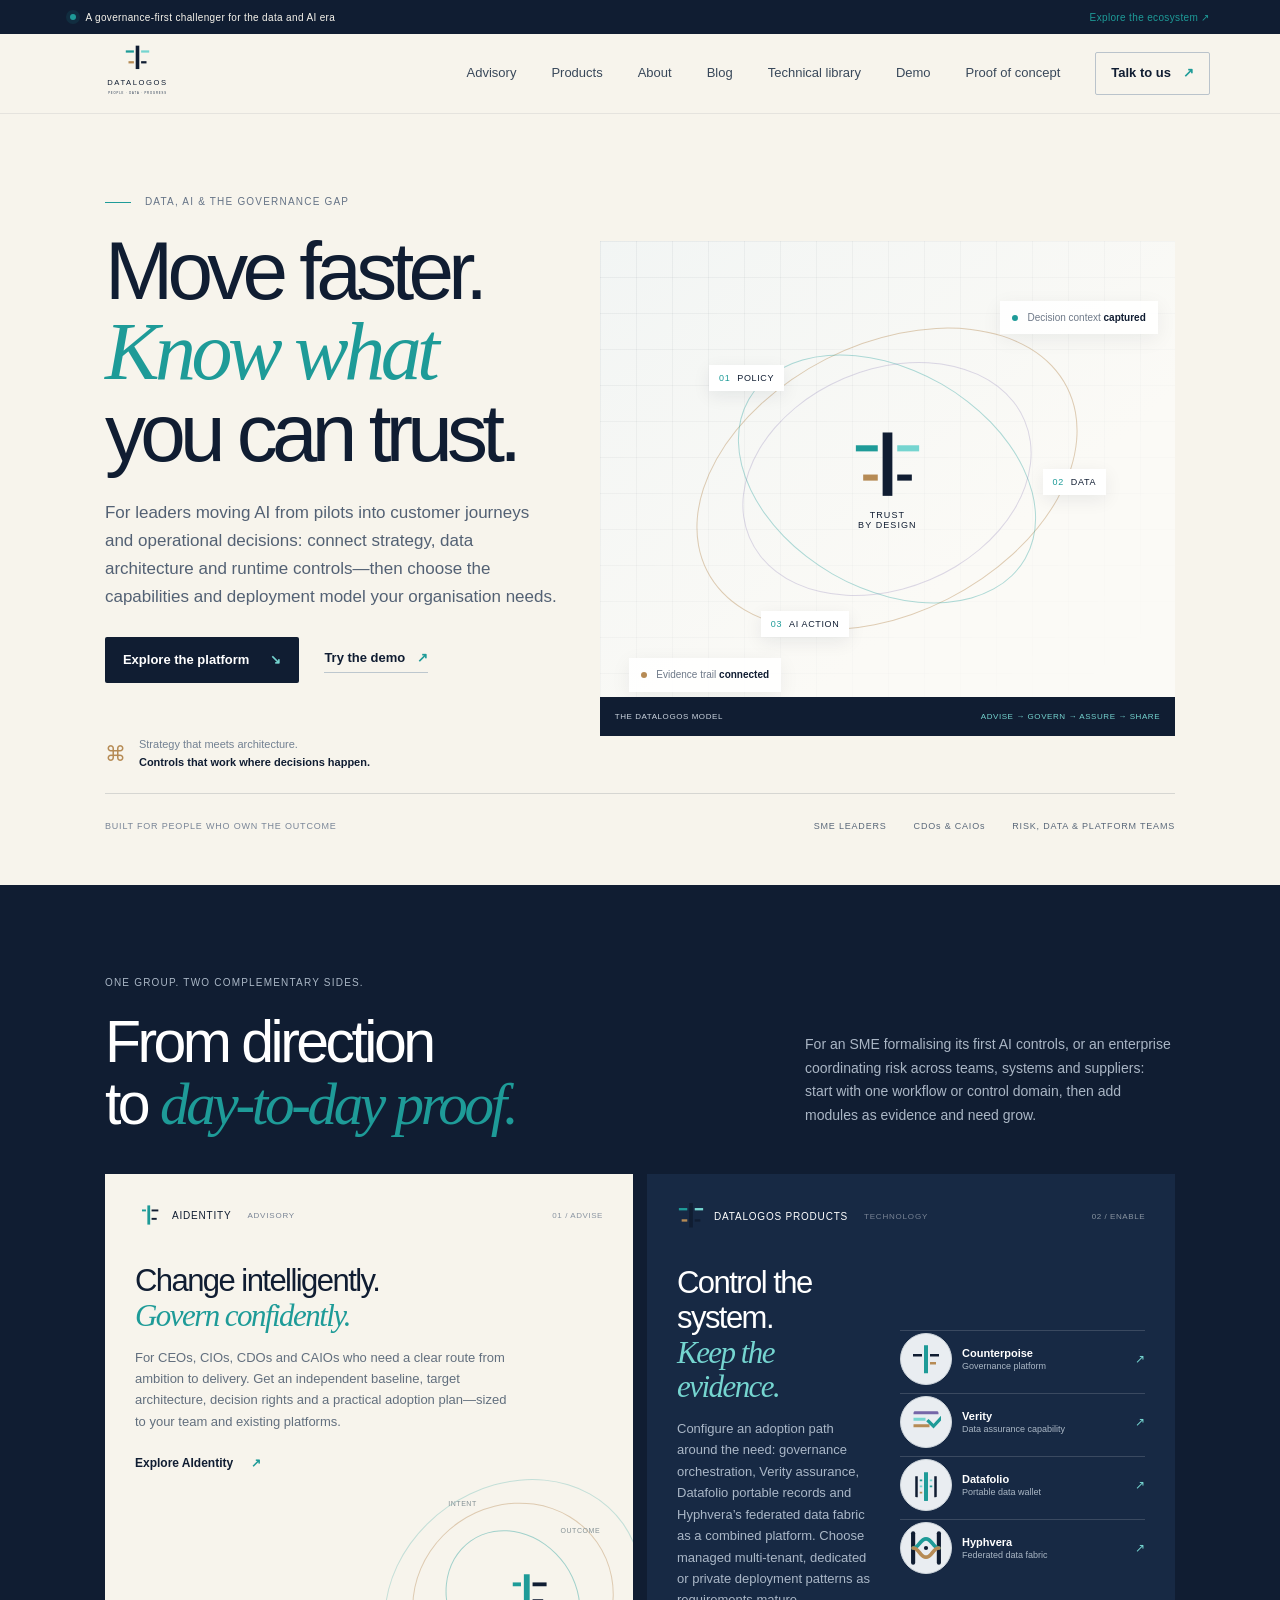
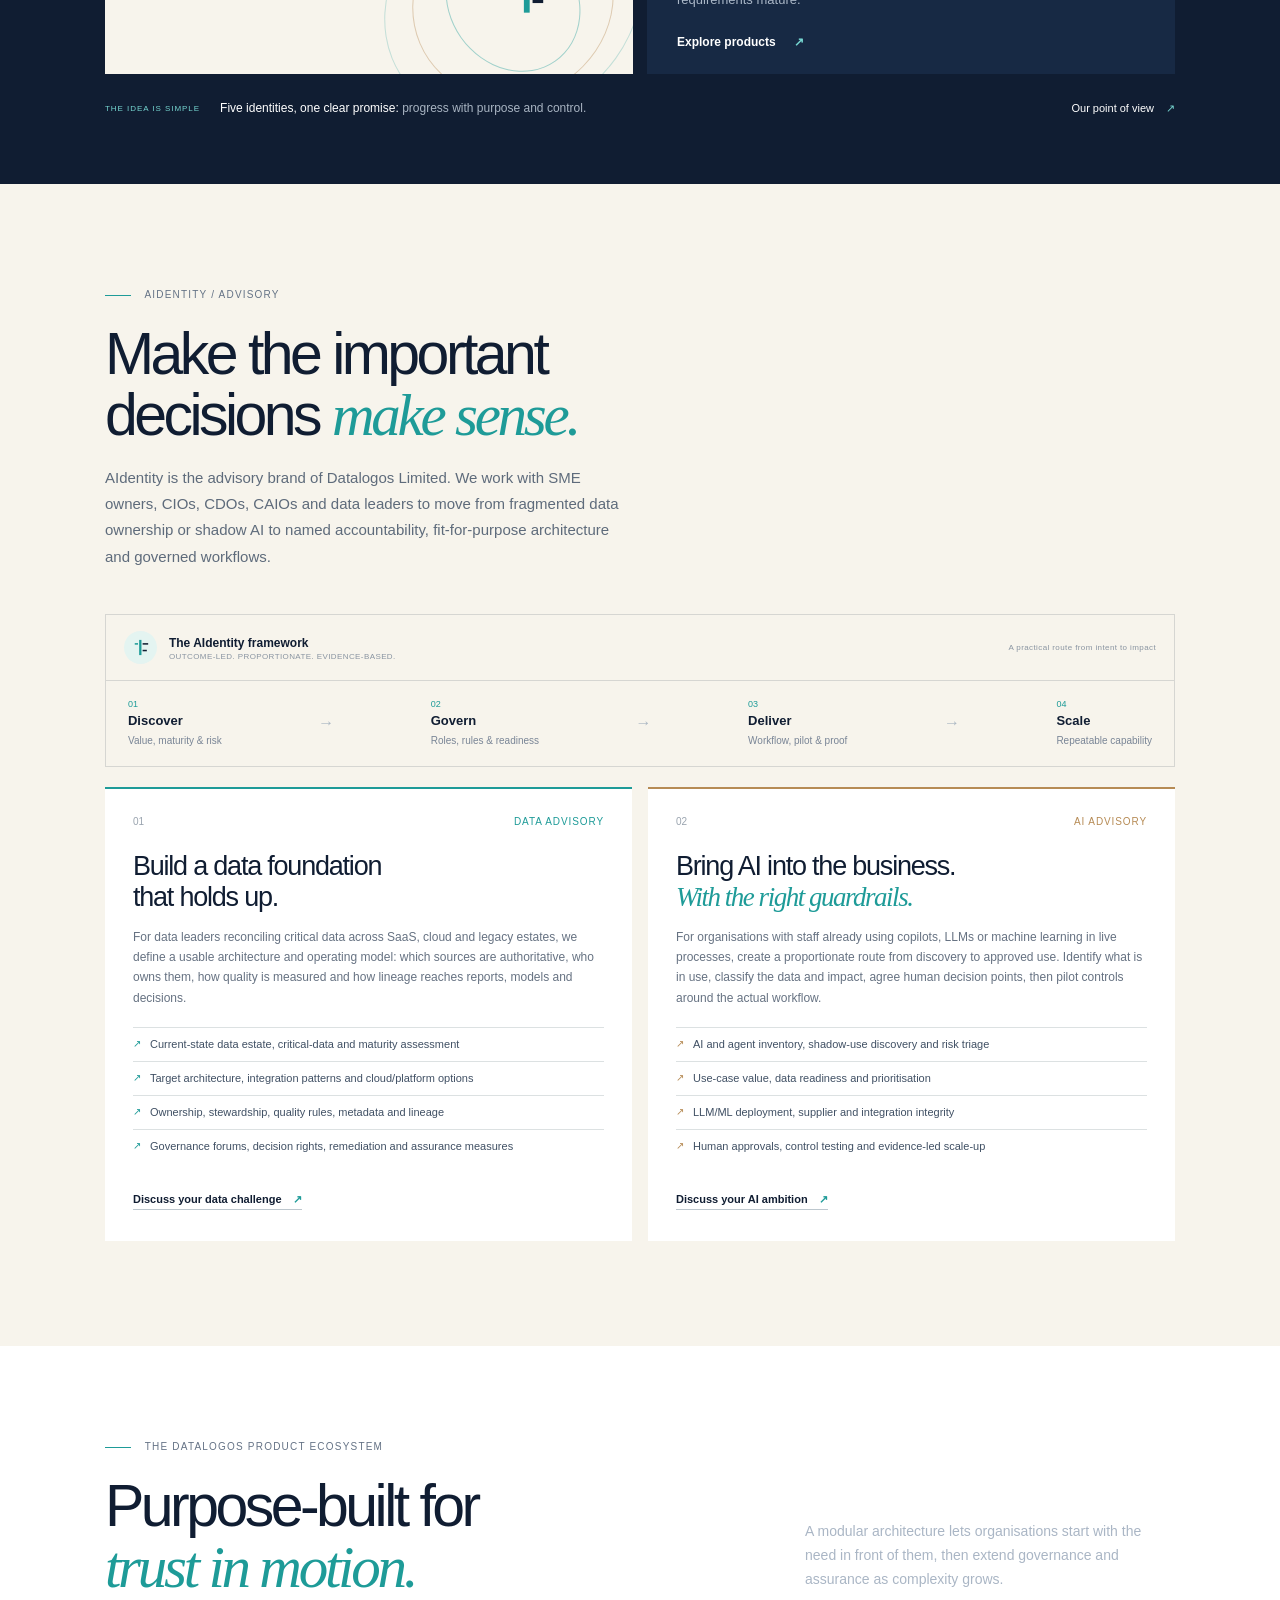
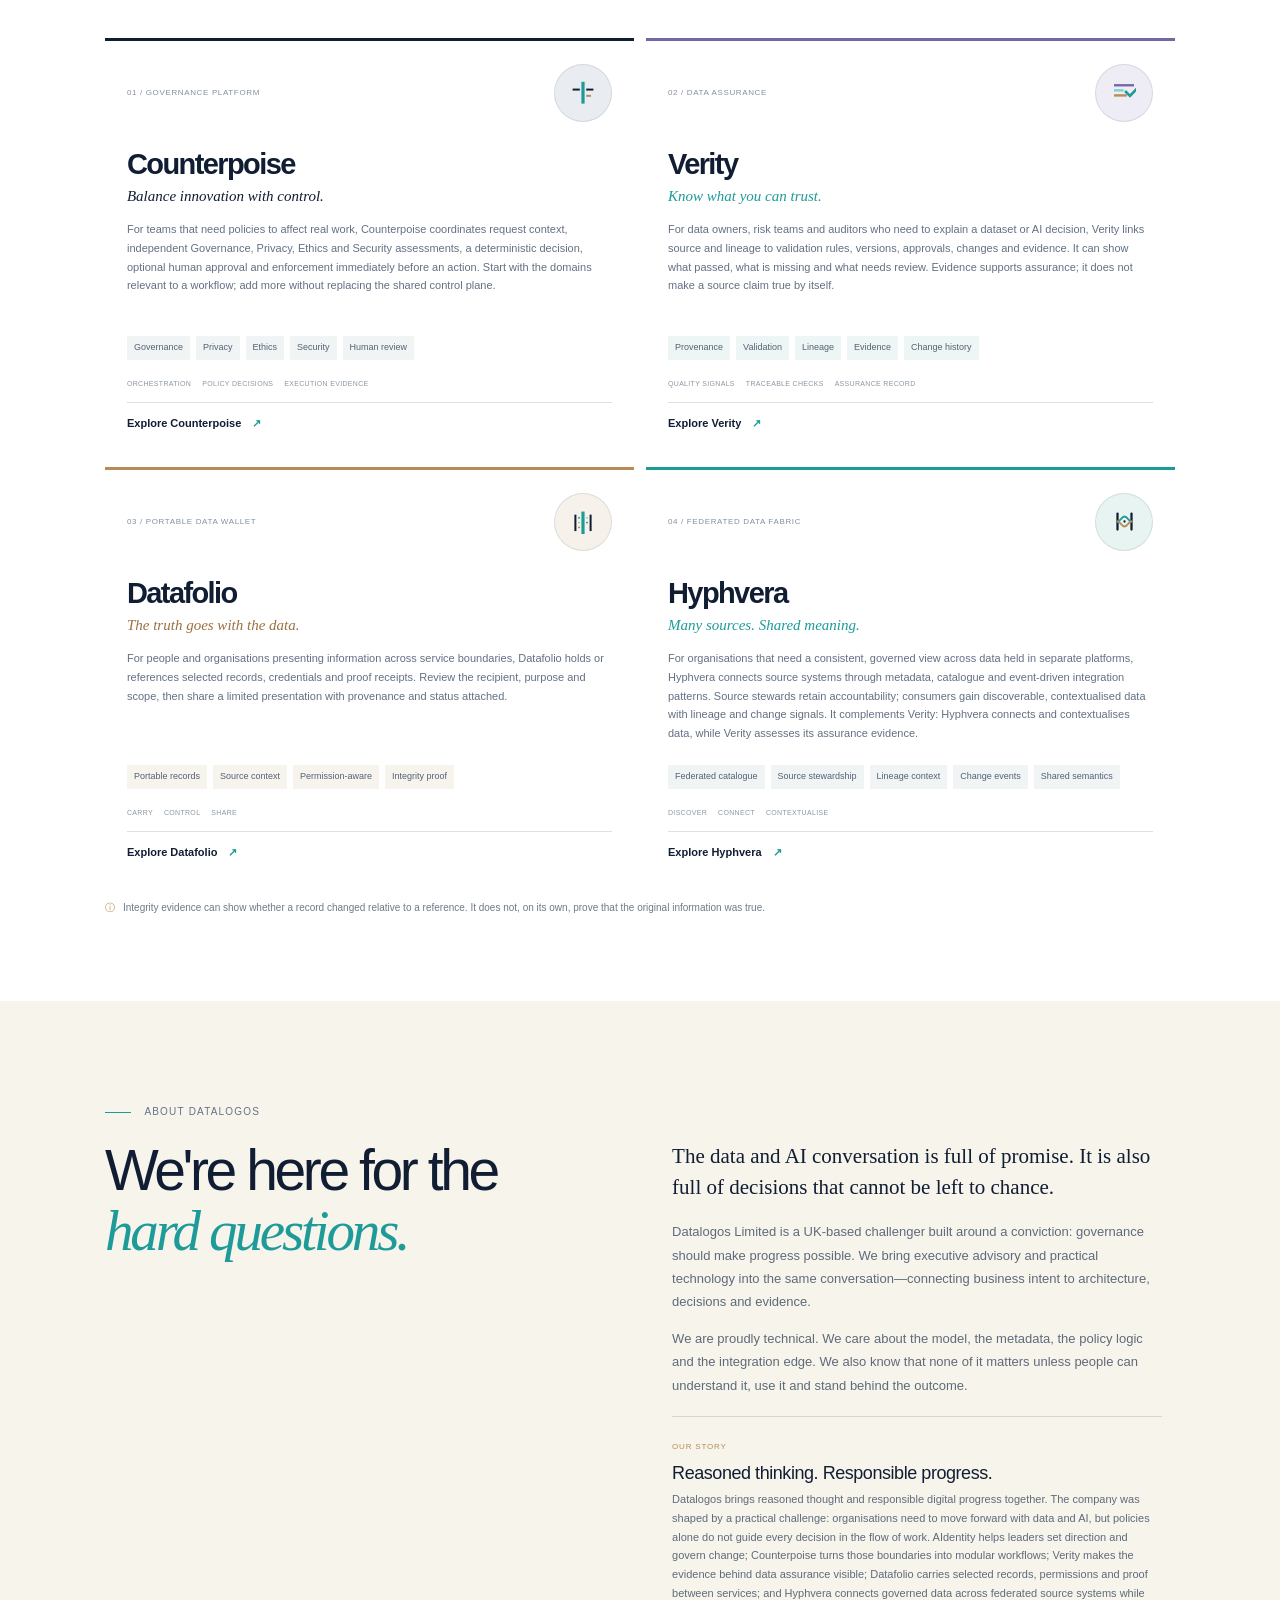
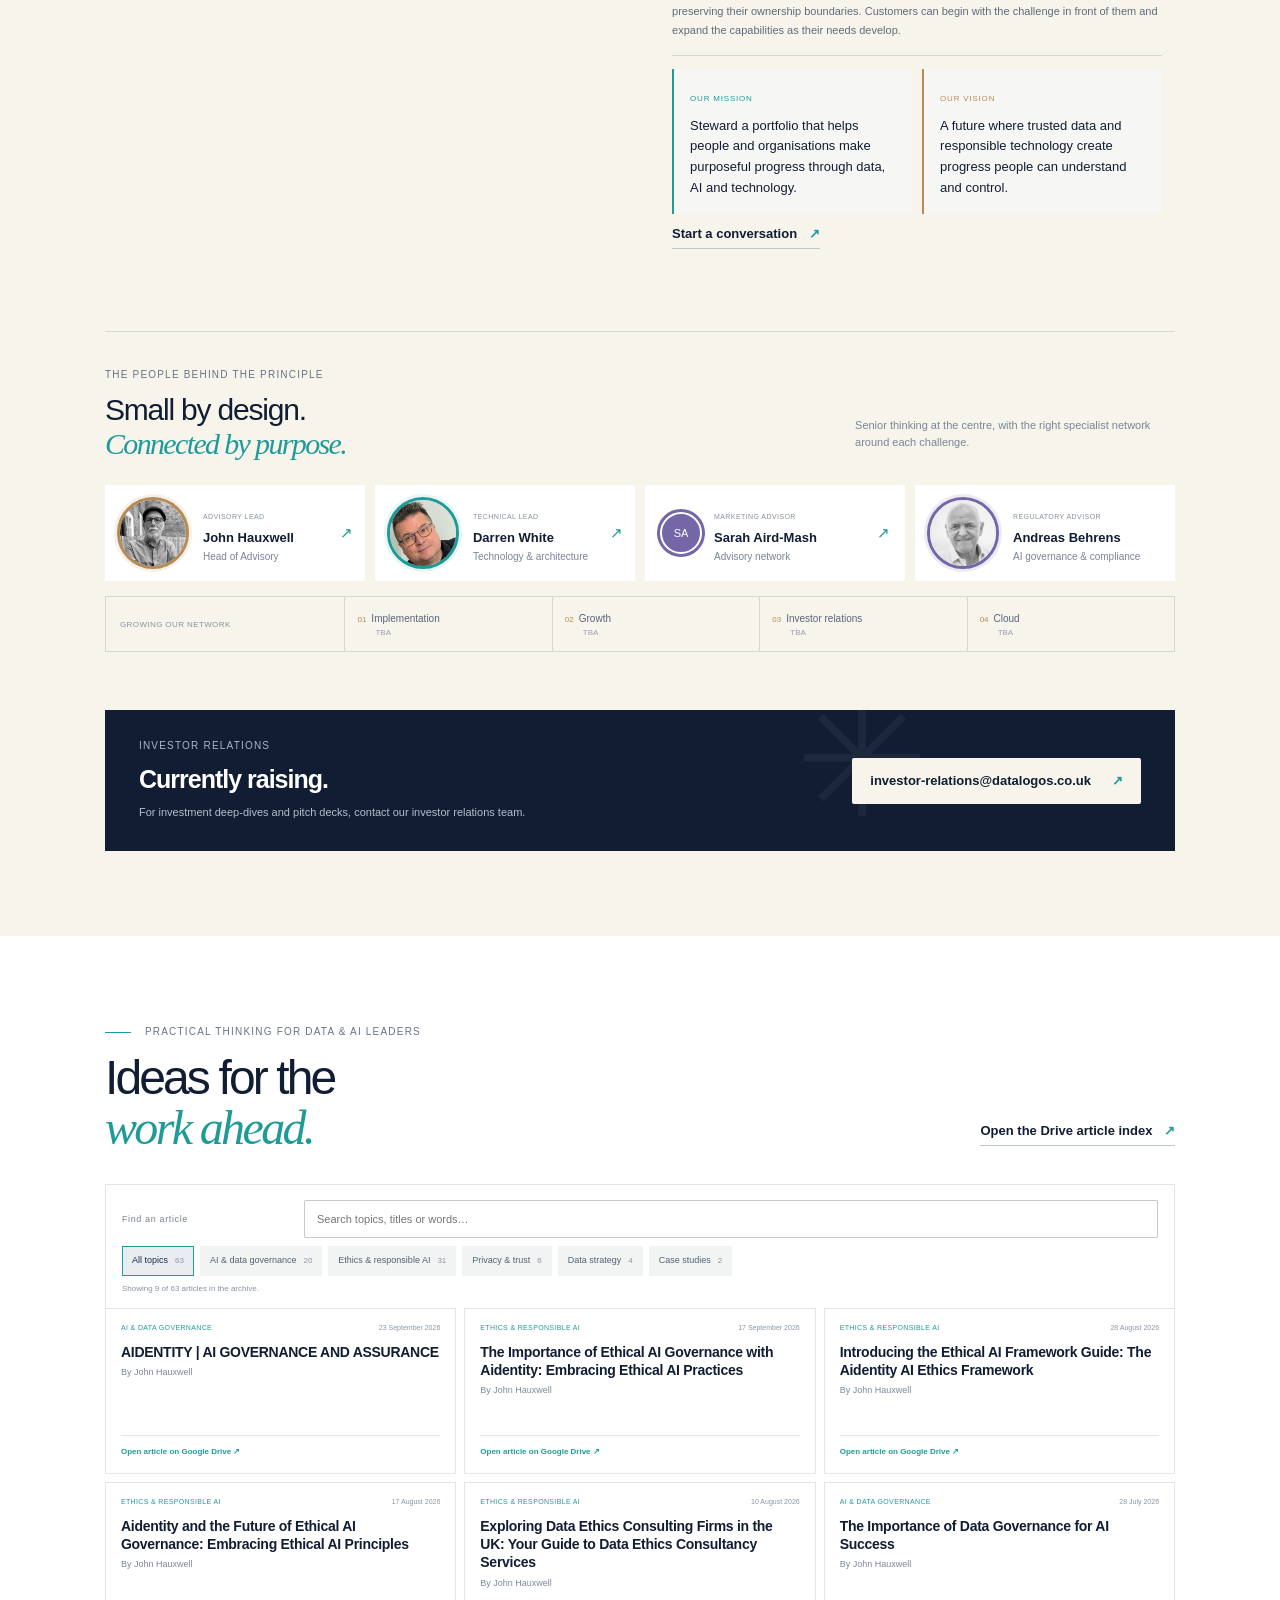
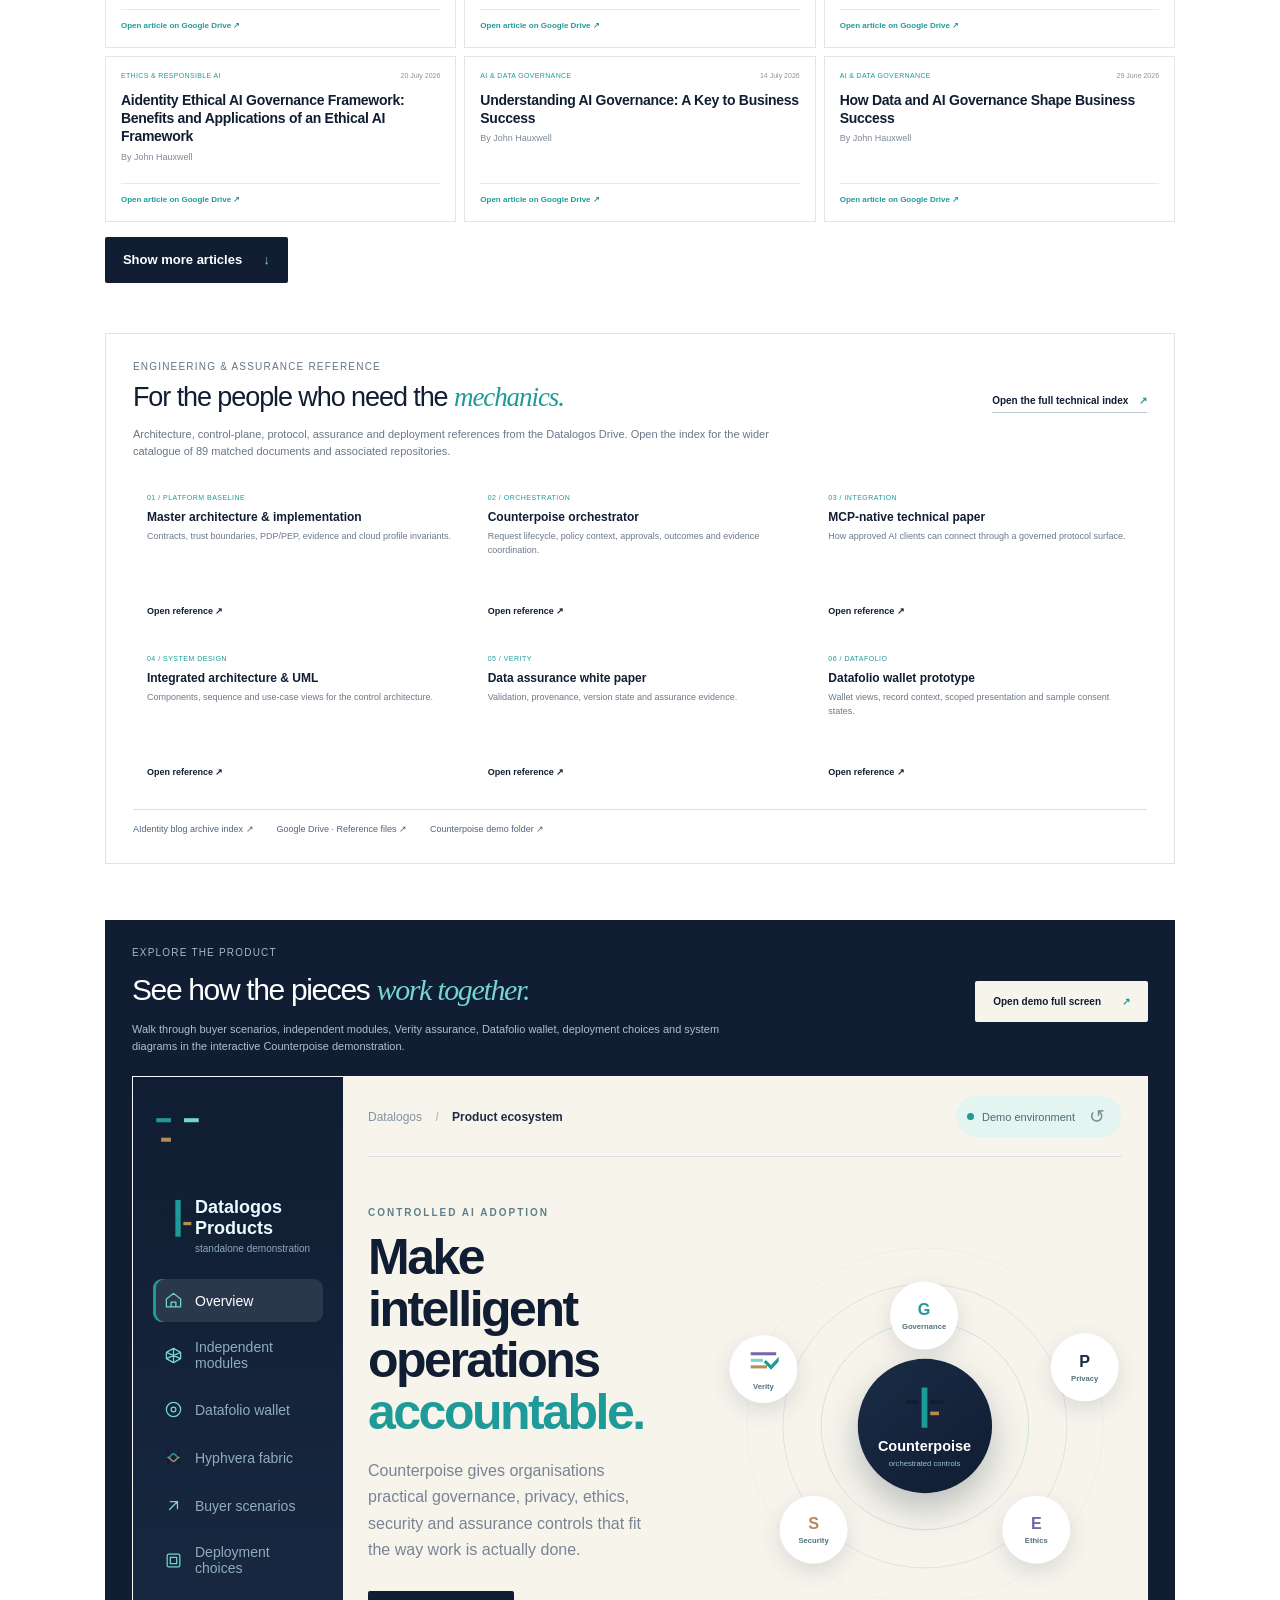
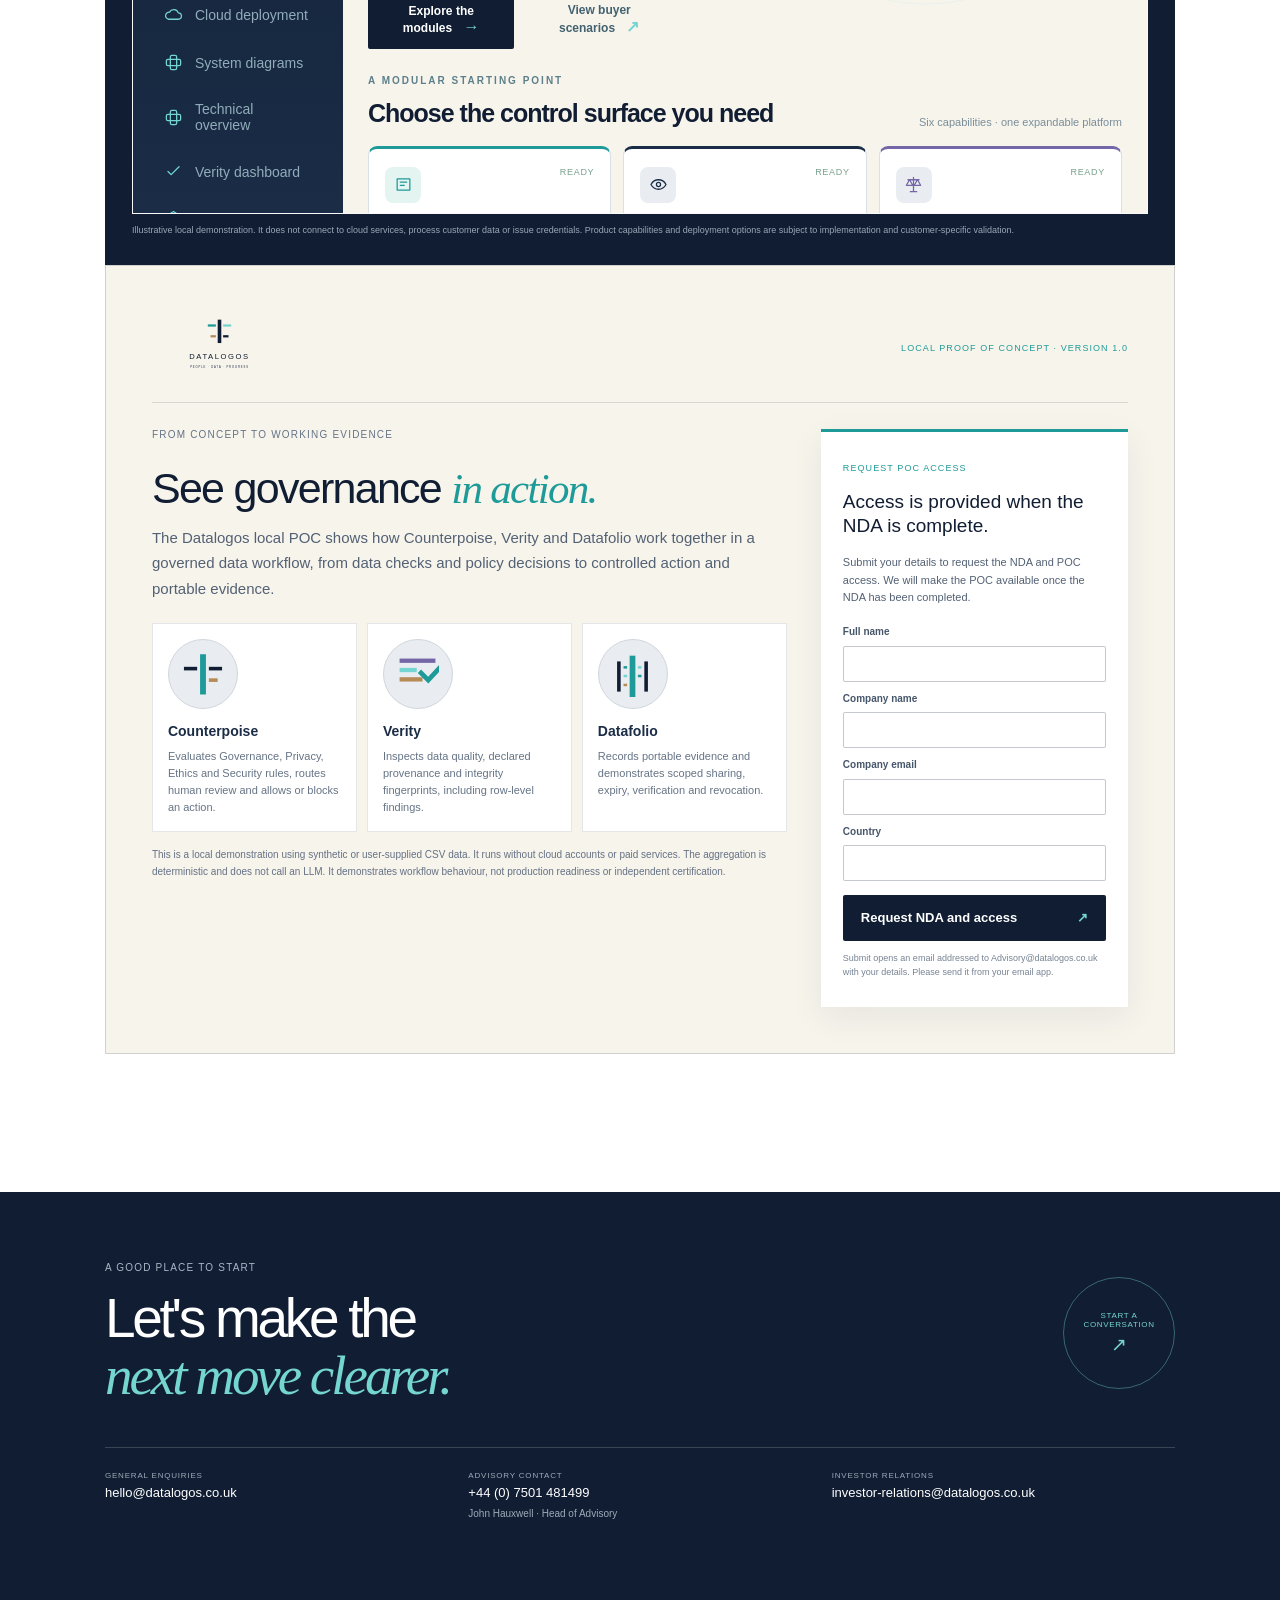
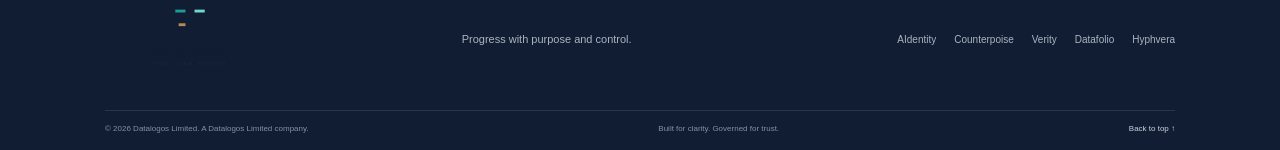
==== commit fecc3319: "Add files via upload" ====
--- a/index.html
+++ b/index.html
@@ -63,7 +63,7 @@
 
     <section class="about section-wrap" id="about"><div class="about-intro"><div><p class="eyebrow"><span class="eyebrow-line"></span> ABOUT DATALOGOS</p><h2>We're here for the<br><em>hard questions.</em></h2></div><div class="about-copy"><p class="large-copy">The data and AI conversation is full of promise. It is also full of decisions that cannot be left to chance.</p><p>Datalogos Limited is a UK-based challenger built around a conviction: governance should make progress possible. We bring executive advisory and practical technology into the same conversation—connecting business intent to architecture, decisions and evidence.</p><p>We are proudly technical. We care about the model, the metadata, the policy logic and the integration edge. We also know that none of it matters unless people can understand it, use it and stand behind the outcome.</p><div class="our-story"><span>OUR STORY</span><h3>Reasoned thinking. Responsible progress.</h3><p>Datalogos brings reasoned thought and responsible digital progress together. The company was shaped by a practical challenge: organisations need to move forward with data and AI, but policies alone do not guide every decision in the flow of work. AIdentity helps leaders set direction and govern change; Counterpoise turns those boundaries into modular workflows; Verity makes the evidence behind data assurance visible; Datafolio carries selected records, permissions and proof between services; and Hyphvera connects governed data across federated source systems while preserving their ownership boundaries. Customers can begin with the challenge in front of them and expand the capabilities as their needs develop.</p></div><div class="mission-vision"><article><span>OUR MISSION</span><p>Steward a portfolio that helps people and organisations make purposeful progress through data, AI and technology.</p></article><article><span>OUR VISION</span><p>A future where trusted data and responsible technology create progress people can understand and control.</p></article></div><a href="#contact" class="text-link">Start a conversation <span>↗</span></a></div></div>
       <div class="team-section"><div class="team-title"><div><p class="eyebrow">THE PEOPLE BEHIND THE PRINCIPLE</p><h3>Small by design.<br><em>Connected by purpose.</em></h3></div><p>Senior thinking at the centre, with the right specialist network around each challenge.</p></div>
-        <div class="team-grid"><article class="person-card leadership-card"><div class="person-photo photo-john"><img src="assets/john-hauxwell-portrait.png" alt="John Hauxwell, shown head and shoulders" loading="lazy"></div><div class="person-meta"><span>ADVISORY LEAD</span><h4>John Hauxwell</h4><p>Head of Advisory</p></div><span class="person-arrow">↗</span></article><article class="person-card leadership-card"><div class="person-photo photo-darren"><img src="assets/darren-white-portrait.png" alt="Darren White, Head of Engineering" loading="lazy"></div><div class="person-meta"><span>TECHNICAL LEAD</span><h4>Darren White</h4><p>Technology &amp; architecture</p></div><span class="person-arrow">↗</span></article><article class="person-card"><div class="person-avatar avatar-sa">SA</div><div class="person-meta"><span>MARKETING ADVISOR</span><h4>Sarah Aird-Mash</h4><p>Advisory network</p></div><a class="person-arrow" href="https://www.linkedin.com/in/sarahairdmash/" target="_blank" rel="noopener" aria-label="Sarah Aird-Mash on LinkedIn">↗</a></article></div>
+        <div class="team-grid"><article class="person-card leadership-card"><div class="person-photo photo-john"><img src="assets/john-hauxwell-portrait.png" alt="John Hauxwell, shown head and shoulders" loading="lazy"></div><div class="person-meta"><span>ADVISORY LEAD</span><h4>John Hauxwell</h4><p>Head of Advisory</p></div><span class="person-arrow">↗</span></article><article class="person-card leadership-card"><div class="person-photo photo-darren"><img src="assets/darren-white-portrait.png" alt="Darren White, Head of Engineering" loading="lazy"></div><div class="person-meta"><span>TECHNICAL LEAD</span><h4>Darren White</h4><p>Technology &amp; architecture</p></div><span class="person-arrow">↗</span></article><article class="person-card"><div class="person-avatar avatar-sa">SA</div><div class="person-meta"><span>MARKETING ADVISOR</span><h4>Sarah Aird-Mash</h4><p>Advisory network</p></div><a class="person-arrow" href="https://www.linkedin.com/in/sarahairdmash/" target="_blank" rel="noopener" aria-label="Sarah Aird-Mash on LinkedIn">↗</a></article><article class="person-card leadership-card"><div class="person-photo photo-andreas"><img src="assets/andreas-behrens.jpg" alt="Andreas Behrens" loading="lazy"></div><div class="person-meta"><span>REGULATORY ADVISOR</span><h4>Andreas Behrens</h4><p>AI governance &amp; compliance</p></div></article></div>
         <div class="network-grid"><span class="network-label">GROWING OUR NETWORK</span><div class="network-role"><span>01</span>Implementation <b>TBA</b></div><div class="network-role"><span>02</span>Growth <b>TBA</b></div><div class="network-role"><span>03</span>Investor relations <b>TBA</b></div><div class="network-role"><span>04</span>Cloud <b>TBA</b></div></div>
       </div>
       <aside class="investor-panel"><div><p class="eyebrow eyebrow-light">INVESTOR RELATIONS</p><h3>Currently raising.</h3><p>For investment deep-dives and pitch decks, contact our investor relations team.</p></div><a href="mailto:investor-relations@datalogos.co.uk" class="button button-light">investor-relations@datalogos.co.uk <span>↗</span></a><span class="investor-orbit" aria-hidden="true">✳</span></aside>
--- a/styles.css
+++ b/styles.css
@@ -163,3 +163,6 @@
 /* Hyphvera extends the product ecosystem as a fourth, federated data capability. */
 .hyphvera-detail{border-top-color:var(--teal)}.detail-icon.hyphvera{background:#e7f4f1}.detail-icon img{width:25px;height:25px;object-fit:contain}.stack-symbol-img[src*="Hyphvera"]{padding:2px}.products-card .product-stack{display:flex;flex-direction:column;gap:5px}.products-card .stack-row{min-height:54px}
 @media(max-width:680px){.product-detail-grid{grid-template-columns:1fr}}
+
+/* Regulatory advisor profile */
+.team-grid{grid-template-columns:repeat(4,minmax(0,1fr))}.photo-andreas{border-color:var(--purple);box-shadow:0 0 0 3px #7566a822}@media(max-width:980px){.team-grid{grid-template-columns:repeat(2,minmax(0,1fr))}}@media(max-width:560px){.team-grid{grid-template-columns:1fr}}
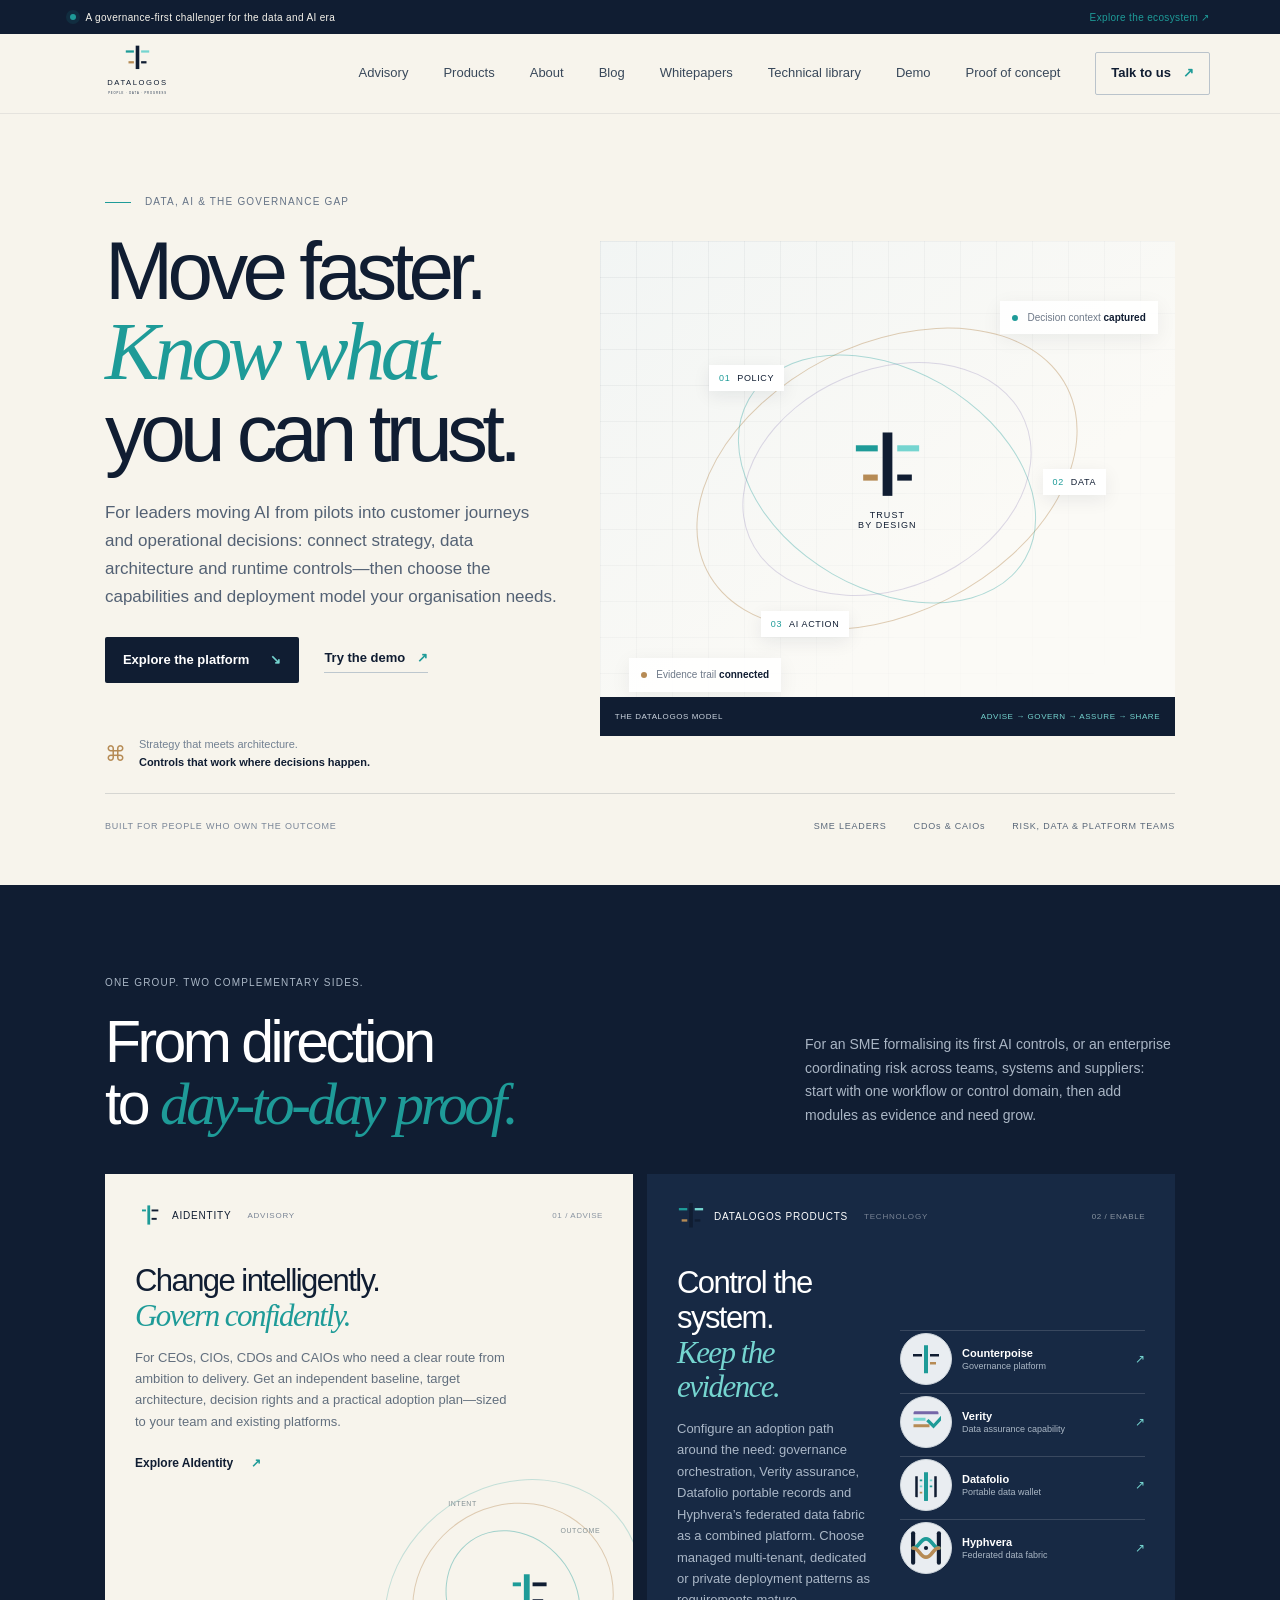
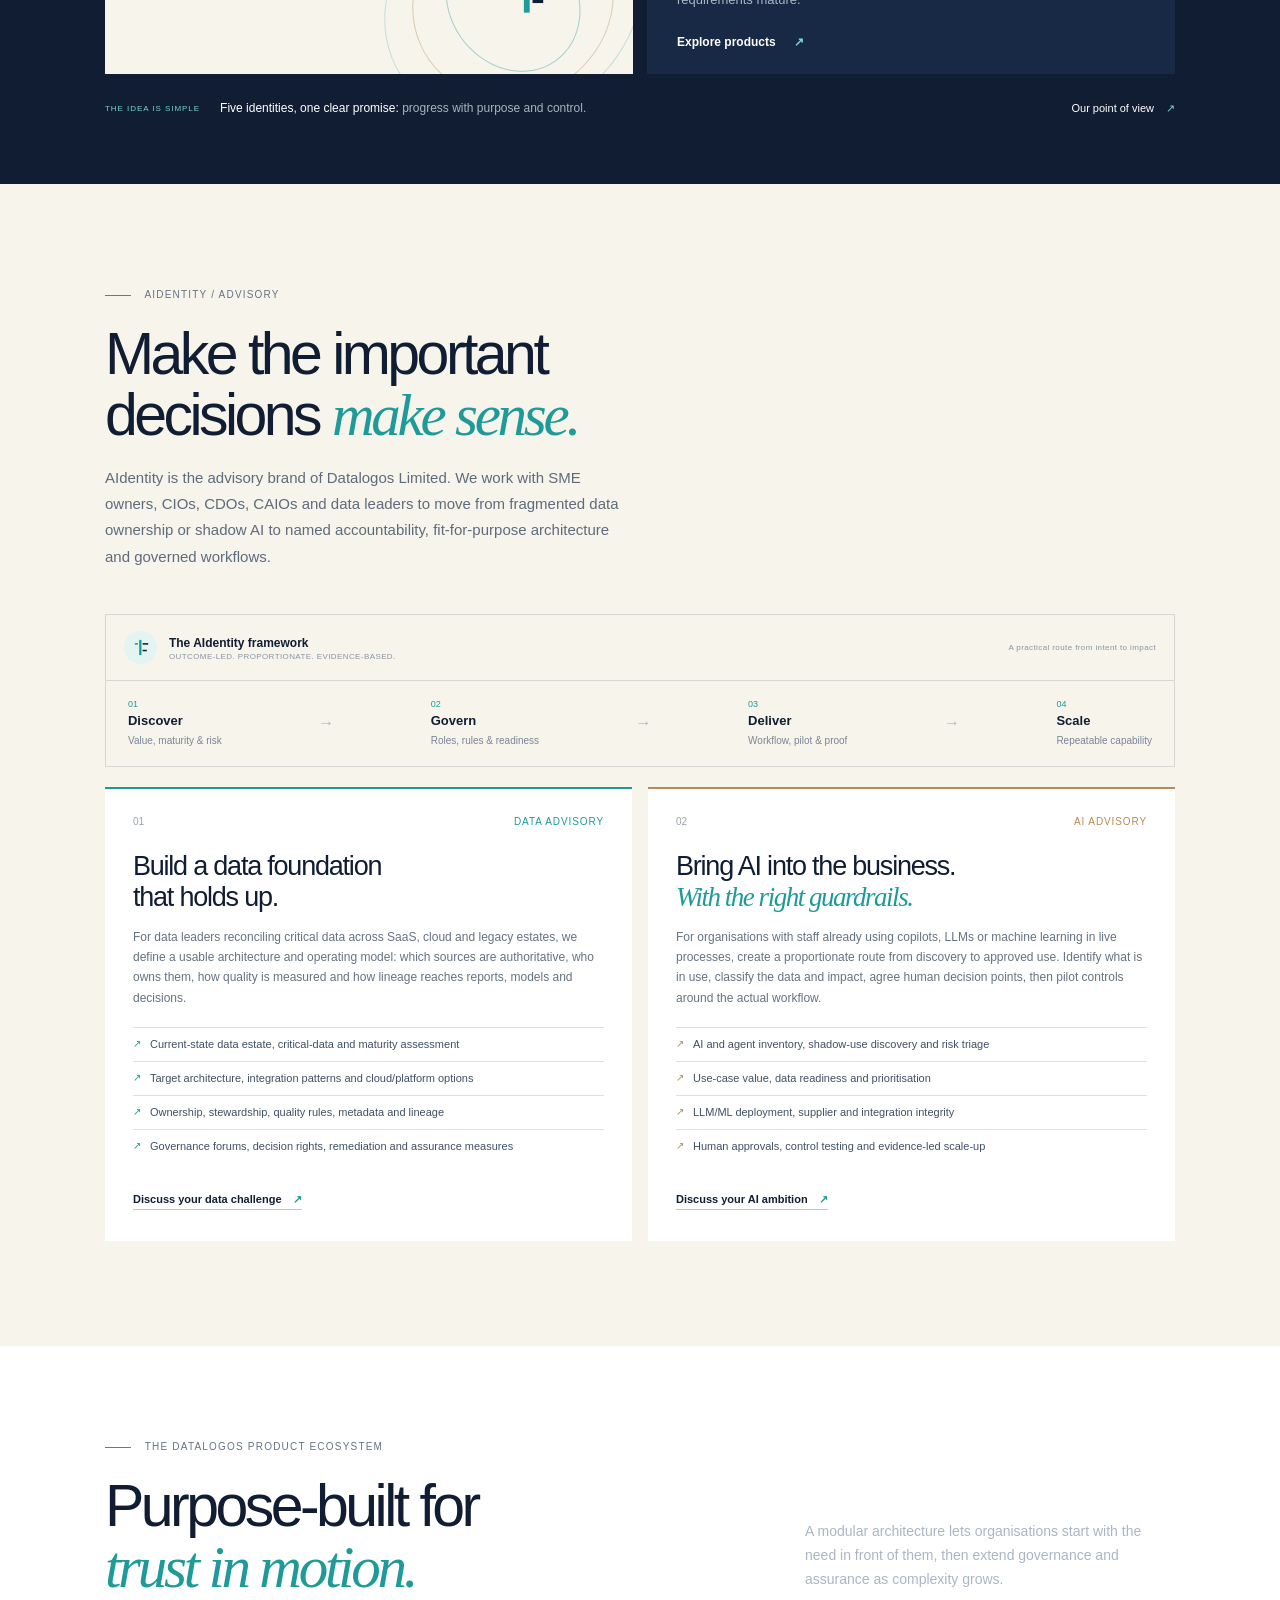
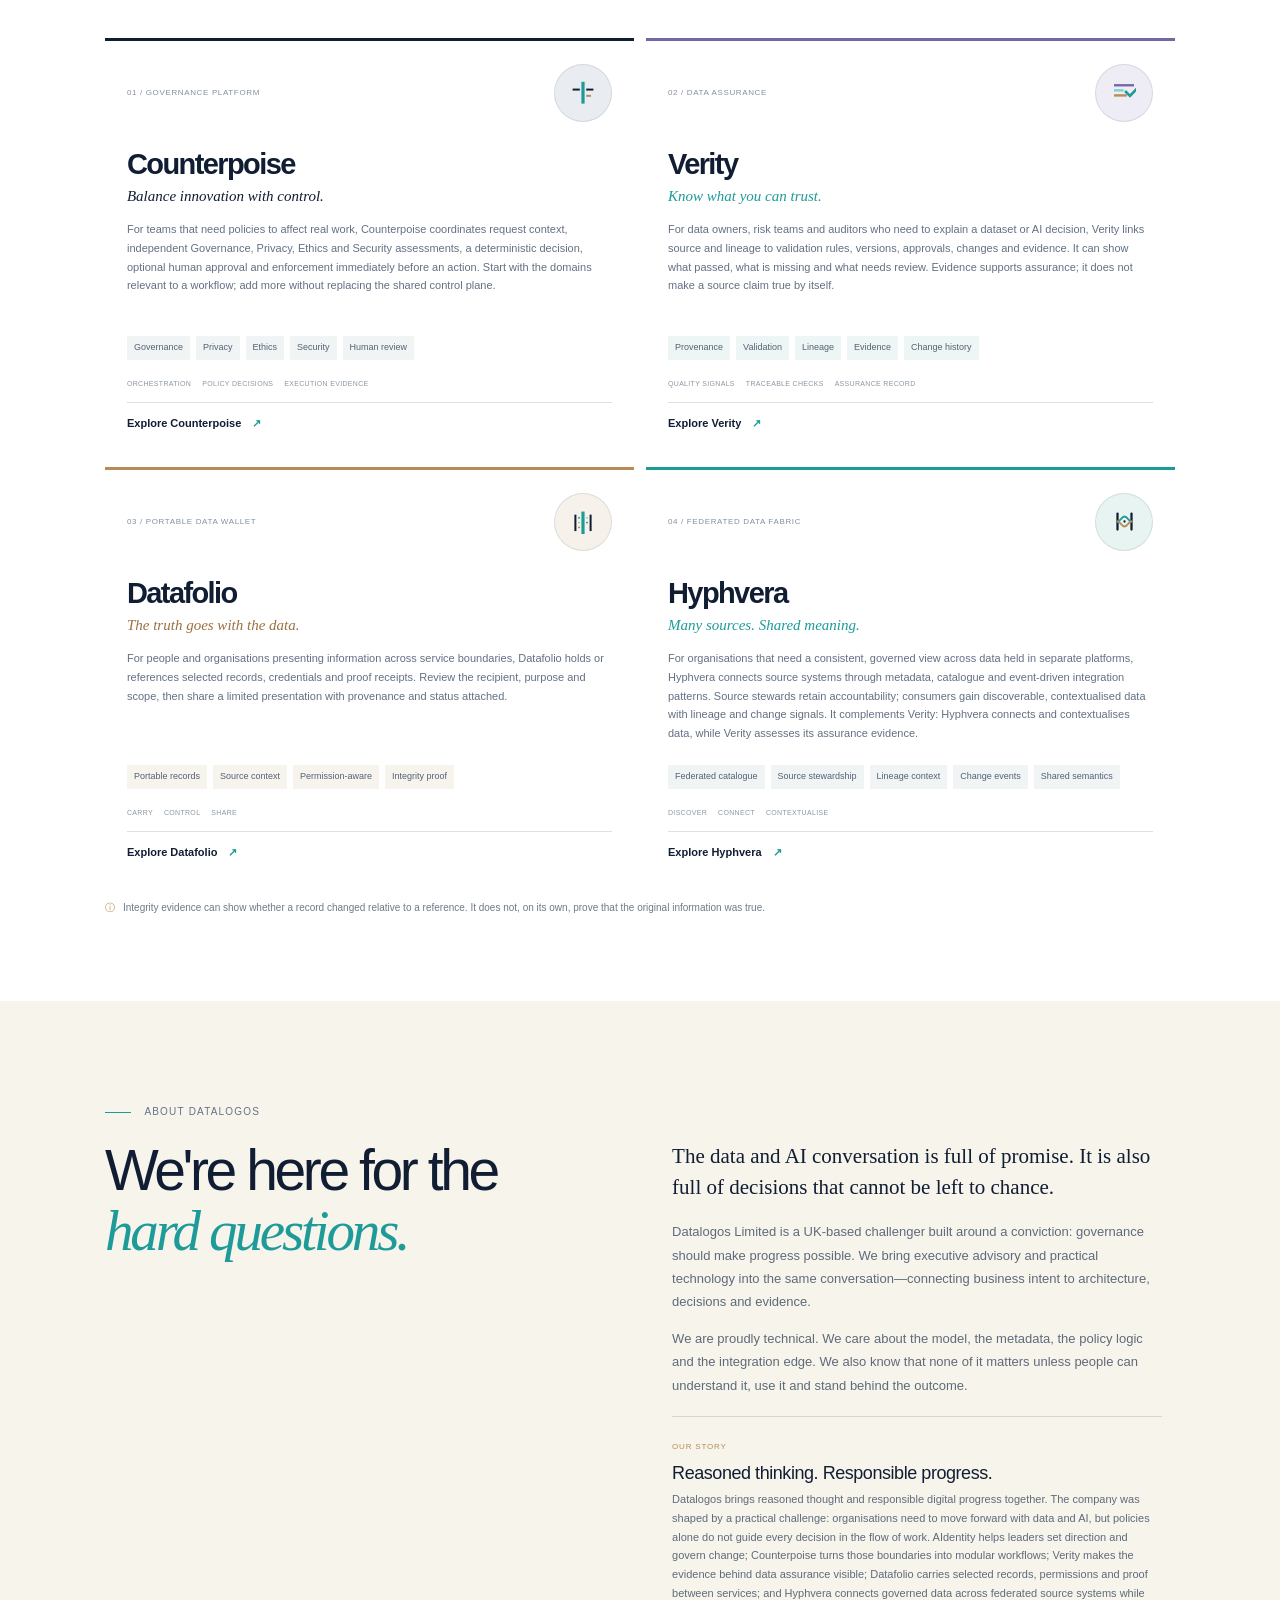
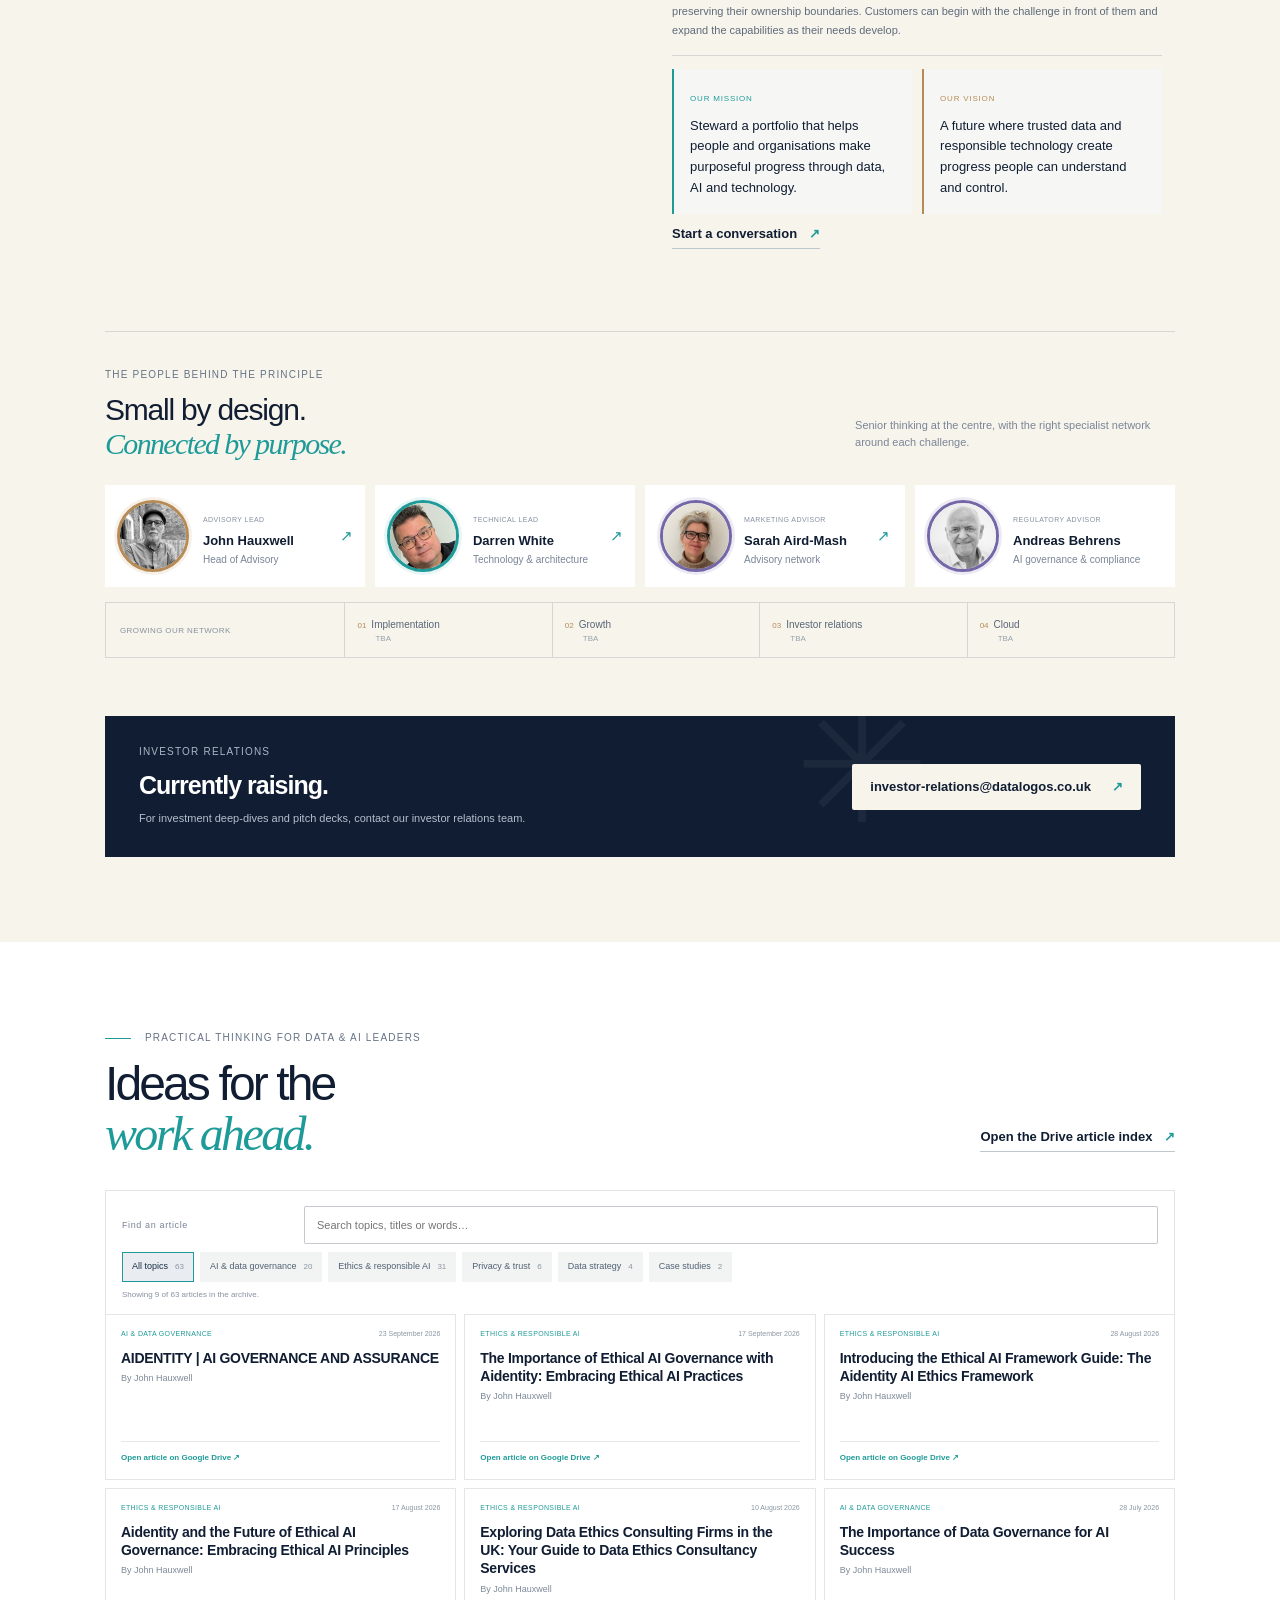
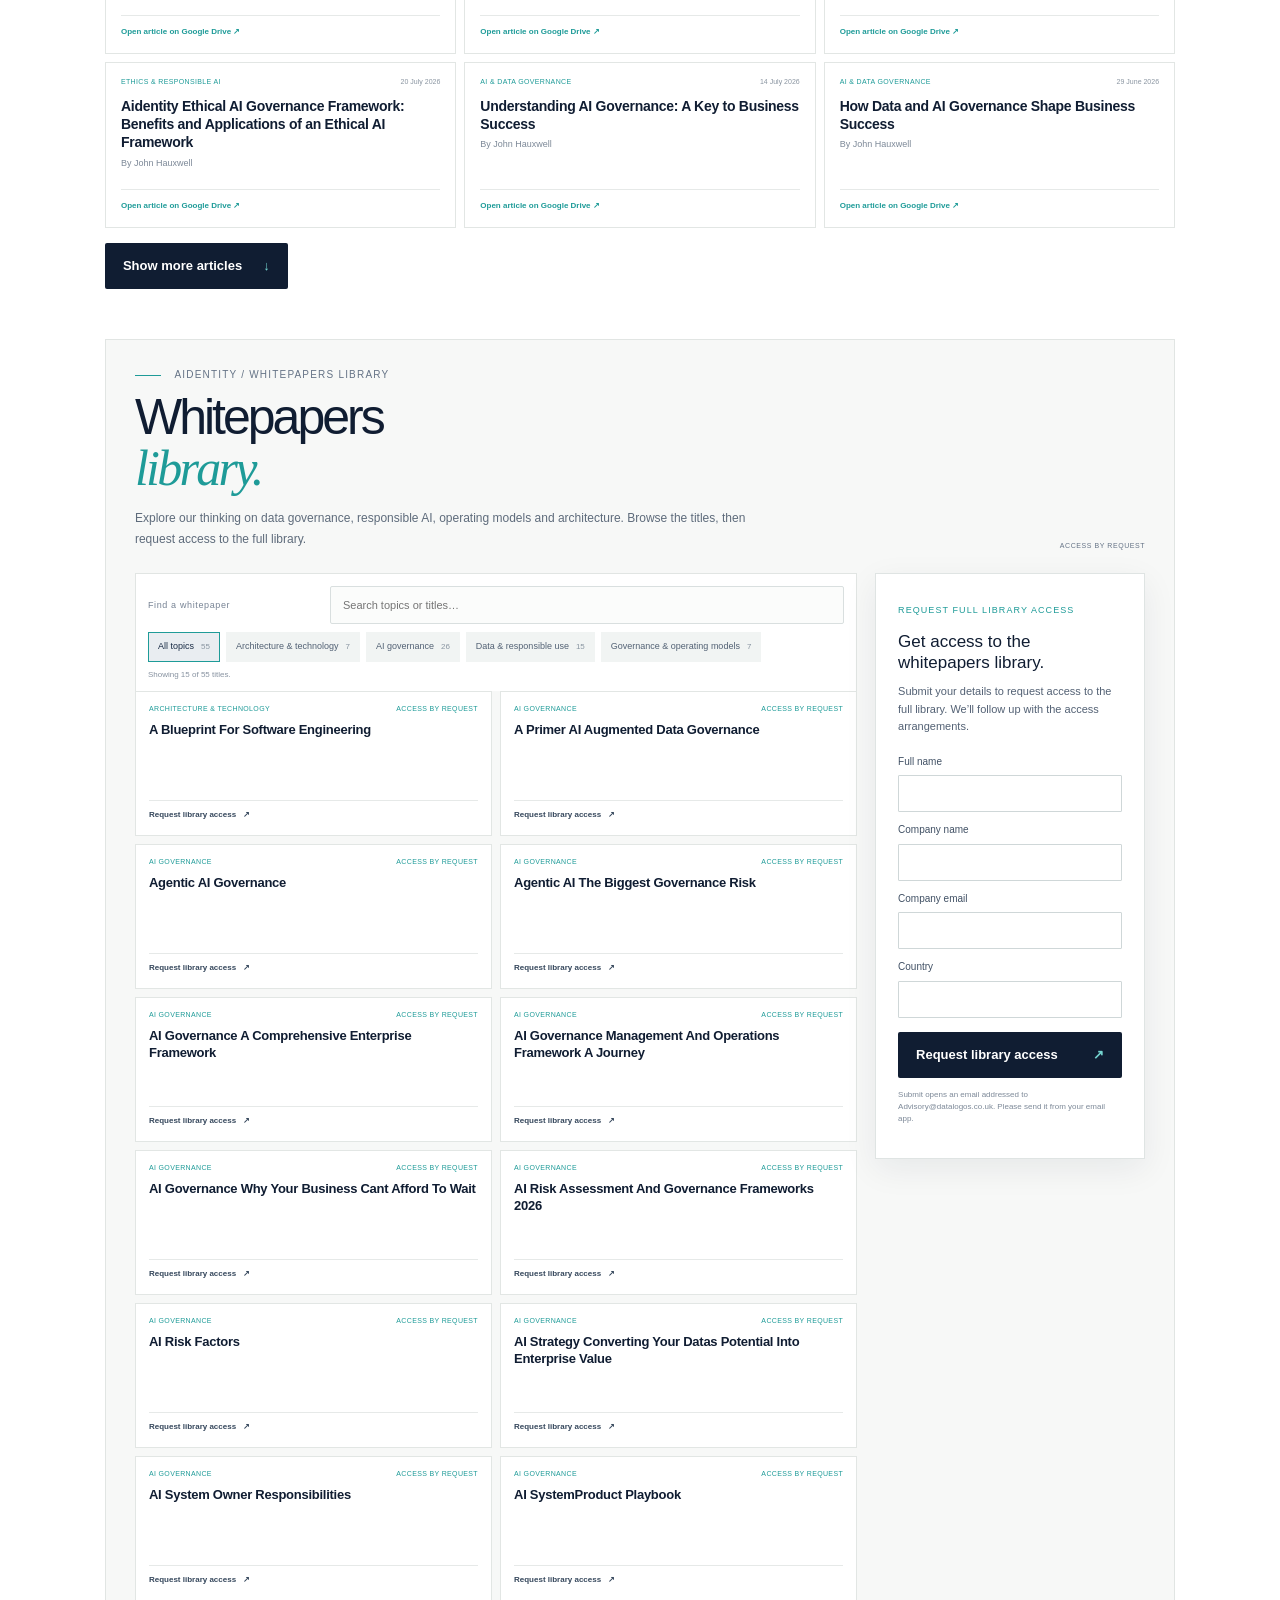
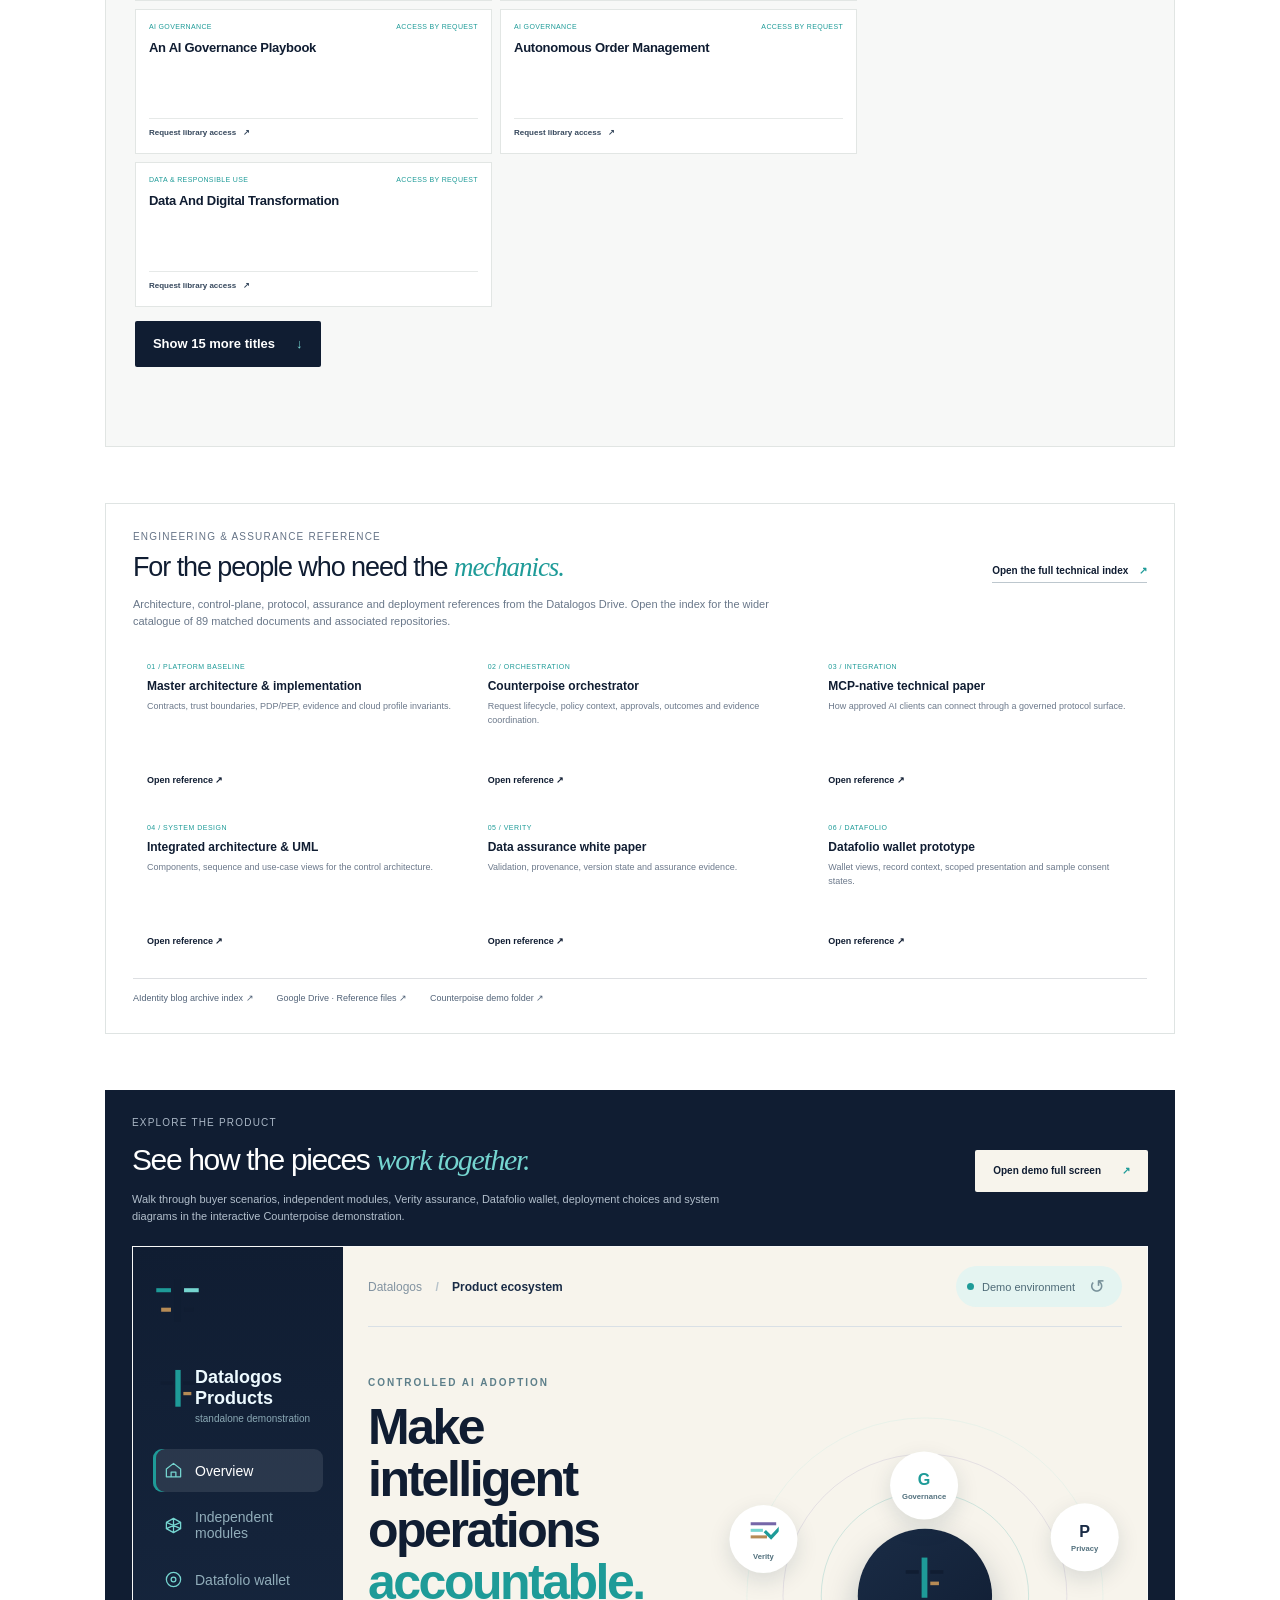
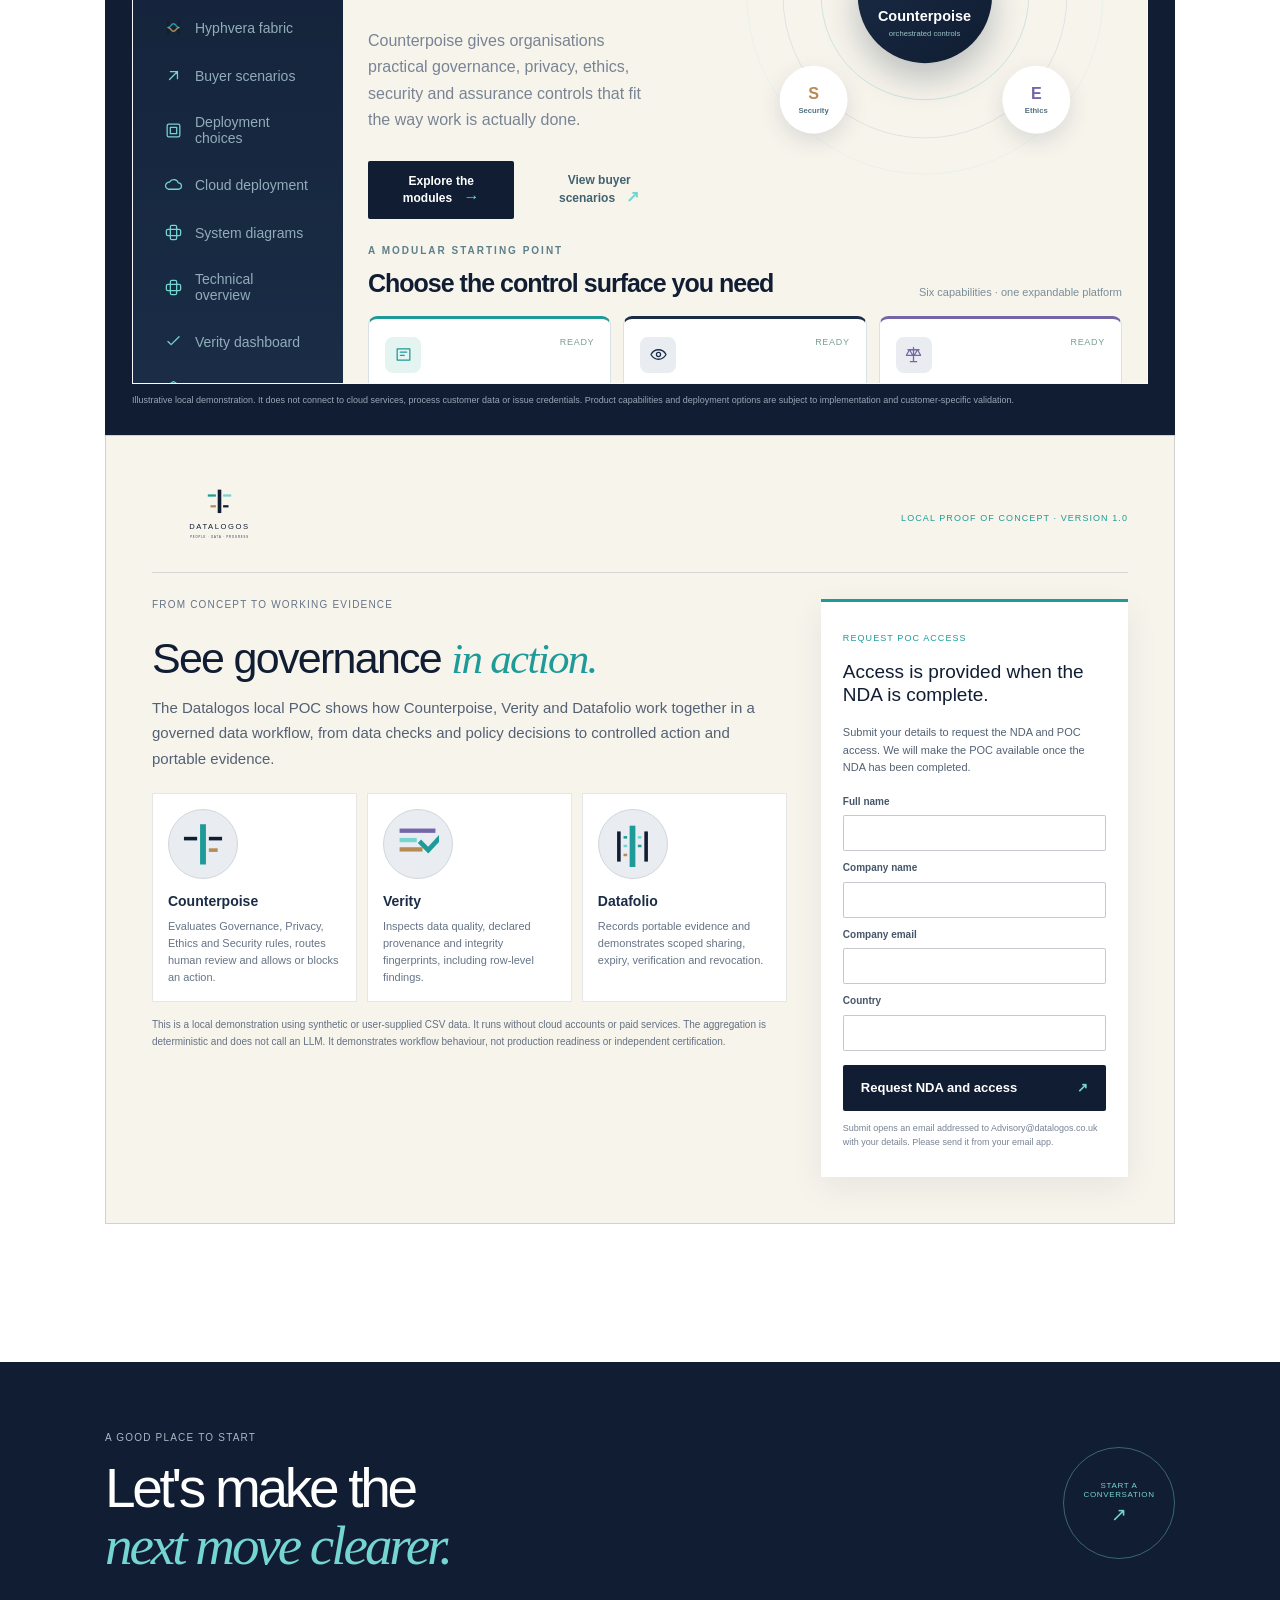
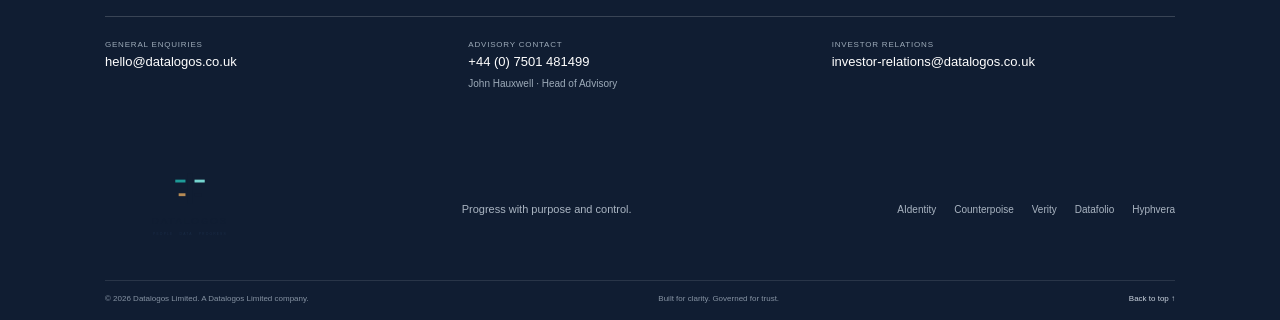
==== commit a085aa63: "Add files via upload" ====
--- a/index.html
+++ b/index.html
@@ -14,7 +14,7 @@
   <header class="site-header">
     <a class="brand" href="#home" aria-label="Datalogos home"><img class="brand-logo" src="assets/logos/DRAFT-Datalogos-Logo.svg" alt="Datalogos Limited"></a>
     <button class="menu-toggle" aria-expanded="false" aria-controls="primary-nav" aria-label="Open navigation"><span></span><span></span></button>
-    <nav id="primary-nav" aria-label="Main navigation"><a href="#advisory">Advisory</a><a href="#products">Products</a><a href="#about">About</a><a href="#blog">Blog</a><a href="#technical-library">Technical library</a><a href="#demo">Demo</a><a href="#proof-of-concept">Proof of concept</a><a class="nav-cta" href="#contact">Talk to us <span>↗</span></a></nav>
+    <nav id="primary-nav" aria-label="Main navigation"><a href="#advisory">Advisory</a><a href="#products">Products</a><a href="#about">About</a><a href="#blog">Blog</a><a href="#whitepapers">Whitepapers</a><a href="#technical-library">Technical library</a><a href="#demo">Demo</a><a href="#proof-of-concept">Proof of concept</a><a class="nav-cta" href="#contact">Talk to us <span>↗</span></a></nav>
   </header>
   <main id="main">
     <section class="hero section-wrap" id="home">
@@ -63,7 +63,7 @@
 
     <section class="about section-wrap" id="about"><div class="about-intro"><div><p class="eyebrow"><span class="eyebrow-line"></span> ABOUT DATALOGOS</p><h2>We're here for the<br><em>hard questions.</em></h2></div><div class="about-copy"><p class="large-copy">The data and AI conversation is full of promise. It is also full of decisions that cannot be left to chance.</p><p>Datalogos Limited is a UK-based challenger built around a conviction: governance should make progress possible. We bring executive advisory and practical technology into the same conversation—connecting business intent to architecture, decisions and evidence.</p><p>We are proudly technical. We care about the model, the metadata, the policy logic and the integration edge. We also know that none of it matters unless people can understand it, use it and stand behind the outcome.</p><div class="our-story"><span>OUR STORY</span><h3>Reasoned thinking. Responsible progress.</h3><p>Datalogos brings reasoned thought and responsible digital progress together. The company was shaped by a practical challenge: organisations need to move forward with data and AI, but policies alone do not guide every decision in the flow of work. AIdentity helps leaders set direction and govern change; Counterpoise turns those boundaries into modular workflows; Verity makes the evidence behind data assurance visible; Datafolio carries selected records, permissions and proof between services; and Hyphvera connects governed data across federated source systems while preserving their ownership boundaries. Customers can begin with the challenge in front of them and expand the capabilities as their needs develop.</p></div><div class="mission-vision"><article><span>OUR MISSION</span><p>Steward a portfolio that helps people and organisations make purposeful progress through data, AI and technology.</p></article><article><span>OUR VISION</span><p>A future where trusted data and responsible technology create progress people can understand and control.</p></article></div><a href="#contact" class="text-link">Start a conversation <span>↗</span></a></div></div>
       <div class="team-section"><div class="team-title"><div><p class="eyebrow">THE PEOPLE BEHIND THE PRINCIPLE</p><h3>Small by design.<br><em>Connected by purpose.</em></h3></div><p>Senior thinking at the centre, with the right specialist network around each challenge.</p></div>
-        <div class="team-grid"><article class="person-card leadership-card"><div class="person-photo photo-john"><img src="assets/john-hauxwell-portrait.png" alt="John Hauxwell, shown head and shoulders" loading="lazy"></div><div class="person-meta"><span>ADVISORY LEAD</span><h4>John Hauxwell</h4><p>Head of Advisory</p></div><span class="person-arrow">↗</span></article><article class="person-card leadership-card"><div class="person-photo photo-darren"><img src="assets/darren-white-portrait.png" alt="Darren White, Head of Engineering" loading="lazy"></div><div class="person-meta"><span>TECHNICAL LEAD</span><h4>Darren White</h4><p>Technology &amp; architecture</p></div><span class="person-arrow">↗</span></article><article class="person-card"><div class="person-avatar avatar-sa">SA</div><div class="person-meta"><span>MARKETING ADVISOR</span><h4>Sarah Aird-Mash</h4><p>Advisory network</p></div><a class="person-arrow" href="https://www.linkedin.com/in/sarahairdmash/" target="_blank" rel="noopener" aria-label="Sarah Aird-Mash on LinkedIn">↗</a></article><article class="person-card leadership-card"><div class="person-photo photo-andreas"><img src="assets/andreas-behrens.jpg" alt="Andreas Behrens" loading="lazy"></div><div class="person-meta"><span>REGULATORY ADVISOR</span><h4>Andreas Behrens</h4><p>AI governance &amp; compliance</p></div></article></div>
+        <div class="team-grid"><article class="person-card leadership-card"><div class="person-photo photo-john"><img src="assets/john-hauxwell-portrait.png" alt="John Hauxwell, shown head and shoulders" loading="lazy"></div><div class="person-meta"><span>ADVISORY LEAD</span><h4>John Hauxwell</h4><p>Head of Advisory</p></div><span class="person-arrow">↗</span></article><article class="person-card leadership-card"><div class="person-photo photo-darren"><img src="assets/darren-white-portrait.png" alt="Darren White, Head of Engineering" loading="lazy"></div><div class="person-meta"><span>TECHNICAL LEAD</span><h4>Darren White</h4><p>Technology &amp; architecture</p></div><span class="person-arrow">↗</span></article><article class="person-card"><div class="person-photo photo-sarah"><img src="assets/sarah-aird-mash.png" alt="Sarah Aird-Mash" loading="lazy"></div><div class="person-meta"><span>MARKETING ADVISOR</span><h4>Sarah Aird-Mash</h4><p>Advisory network</p></div><a class="person-arrow" href="https://www.linkedin.com/in/sarahairdmash/" target="_blank" rel="noopener" aria-label="Sarah Aird-Mash on LinkedIn">↗</a></article><article class="person-card leadership-card"><div class="person-photo photo-andreas"><img src="assets/andreas-behrens.jpg" alt="Andreas Behrens" loading="lazy"></div><div class="person-meta"><span>REGULATORY ADVISOR</span><h4>Andreas Behrens</h4><p>AI governance &amp; compliance</p></div></article></div>
         <div class="network-grid"><span class="network-label">GROWING OUR NETWORK</span><div class="network-role"><span>01</span>Implementation <b>TBA</b></div><div class="network-role"><span>02</span>Growth <b>TBA</b></div><div class="network-role"><span>03</span>Investor relations <b>TBA</b></div><div class="network-role"><span>04</span>Cloud <b>TBA</b></div></div>
       </div>
       <aside class="investor-panel"><div><p class="eyebrow eyebrow-light">INVESTOR RELATIONS</p><h3>Currently raising.</h3><p>For investment deep-dives and pitch decks, contact our investor relations team.</p></div><a href="mailto:investor-relations@datalogos.co.uk" class="button button-light">investor-relations@datalogos.co.uk <span>↗</span></a><span class="investor-orbit" aria-hidden="true">✳</span></aside>
@@ -71,6 +71,12 @@
 
     <section class="insights section-soft" id="insights"><div class="section-wrap"><div class="insights-head" id="blog"><div><p class="eyebrow"><span class="eyebrow-line"></span> PRACTICAL THINKING FOR DATA &amp; AI LEADERS</p><h2>Ideas for the<br><em>work ahead.</em></h2></div><a href="https://docs.google.com/document/d/1p-uIw8ZQVttJ6Evd7VuG0TJlMjioHAsbzqIUb3a18Lc/edit?usp=drivesdk" class="text-link" target="_blank" rel="noopener">Open the Drive article index <span>↗</span></a></div>
       <div class="blog-archive-controls"><label class="blog-search-label" for="blog-search">Find an article</label><input id="blog-search" type="search" aria-label="Search Datalogos articles" placeholder="Search topics, titles or words…" autocomplete="off"><div class="blog-filters" id="blog-filters" aria-label="Filter blog posts by topic"></div><p class="blog-count" id="blog-count" role="status" aria-live="polite">Loading blog archive…</p></div><div class="insight-grid blog-archive-grid" id="blog-grid" aria-live="polite"></div><button class="button button-primary blog-more" id="blog-more" type="button" hidden>Show more articles <span>↓</span></button>
+      <section class="whitepaper-section" id="whitepapers" aria-labelledby="whitepapers-title">
+        <div class="whitepaper-heading"><div><p class="eyebrow"><span class="eyebrow-line"></span> AIDENTITY / WHITEPAPERS LIBRARY</p><h2 id="whitepapers-title">Whitepapers<br><em>library.</em></h2><p class="whitepaper-intro">Explore our thinking on data governance, responsible AI, operating models and architecture. Browse the titles, then request access to the full library.</p></div><span class="whitepaper-count-label">ACCESS BY REQUEST</span></div>
+        <div class="whitepaper-layout"><div class="whitepaper-catalogue"><div class="blog-archive-controls whitepaper-controls"><label class="blog-search-label" for="whitepaper-search">Find a whitepaper</label><input id="whitepaper-search" type="search" aria-label="Search whitepapers" placeholder="Search topics or titles…" autocomplete="off"><div class="blog-filters" id="whitepaper-filters" aria-label="Filter whitepapers by topic"></div><p class="blog-count" id="whitepaper-count" role="status" aria-live="polite">Showing 15 titles.</p></div><div class="insight-grid blog-archive-grid whitepaper-grid" id="whitepaper-grid" aria-live="polite"><article class="archive-card whitepaper-card"><div class="archive-card-top"><span>Architecture &amp; technology</span><span class="whitepaper-access-tag">ACCESS BY REQUEST</span></div><h3>A Blueprint For Software Engineering</h3><div class="archive-card-links"><a class="whitepaper-request-link" href="#whitepaper-access-form" data-whitepaper-request>Request library access <span aria-hidden="true">↗</span></a></div></article><article class="archive-card whitepaper-card"><div class="archive-card-top"><span>AI governance</span><span class="whitepaper-access-tag">ACCESS BY REQUEST</span></div><h3>A Primer AI Augmented Data Governance</h3><div class="archive-card-links"><a class="whitepaper-request-link" href="#whitepaper-access-form" data-whitepaper-request>Request library access <span aria-hidden="true">↗</span></a></div></article><article class="archive-card whitepaper-card"><div class="archive-card-top"><span>AI governance</span><span class="whitepaper-access-tag">ACCESS BY REQUEST</span></div><h3>Agentic AI Governance</h3><div class="archive-card-links"><a class="whitepaper-request-link" href="#whitepaper-access-form" data-whitepaper-request>Request library access <span aria-hidden="true">↗</span></a></div></article><article class="archive-card whitepaper-card"><div class="archive-card-top"><span>AI governance</span><span class="whitepaper-access-tag">ACCESS BY REQUEST</span></div><h3>Agentic AI The Biggest Governance Risk</h3><div class="archive-card-links"><a class="whitepaper-request-link" href="#whitepaper-access-form" data-whitepaper-request>Request library access <span aria-hidden="true">↗</span></a></div></article><article class="archive-card whitepaper-card"><div class="archive-card-top"><span>AI governance</span><span class="whitepaper-access-tag">ACCESS BY REQUEST</span></div><h3>AI Governance A Comprehensive Enterprise Framework</h3><div class="archive-card-links"><a class="whitepaper-request-link" href="#whitepaper-access-form" data-whitepaper-request>Request library access <span aria-hidden="true">↗</span></a></div></article><article class="archive-card whitepaper-card"><div class="archive-card-top"><span>AI governance</span><span class="whitepaper-access-tag">ACCESS BY REQUEST</span></div><h3>AI Governance Management And Operations Framework A Journey</h3><div class="archive-card-links"><a class="whitepaper-request-link" href="#whitepaper-access-form" data-whitepaper-request>Request library access <span aria-hidden="true">↗</span></a></div></article><article class="archive-card whitepaper-card"><div class="archive-card-top"><span>AI governance</span><span class="whitepaper-access-tag">ACCESS BY REQUEST</span></div><h3>AI Governance Why Your Business Cant Afford To Wait</h3><div class="archive-card-links"><a class="whitepaper-request-link" href="#whitepaper-access-form" data-whitepaper-request>Request library access <span aria-hidden="true">↗</span></a></div></article><article class="archive-card whitepaper-card"><div class="archive-card-top"><span>AI governance</span><span class="whitepaper-access-tag">ACCESS BY REQUEST</span></div><h3>AI Risk Assessment And Governance Frameworks 2026</h3><div class="archive-card-links"><a class="whitepaper-request-link" href="#whitepaper-access-form" data-whitepaper-request>Request library access <span aria-hidden="true">↗</span></a></div></article><article class="archive-card whitepaper-card"><div class="archive-card-top"><span>AI governance</span><span class="whitepaper-access-tag">ACCESS BY REQUEST</span></div><h3>AI Risk Factors</h3><div class="archive-card-links"><a class="whitepaper-request-link" href="#whitepaper-access-form" data-whitepaper-request>Request library access <span aria-hidden="true">↗</span></a></div></article><article class="archive-card whitepaper-card"><div class="archive-card-top"><span>AI governance</span><span class="whitepaper-access-tag">ACCESS BY REQUEST</span></div><h3>AI Strategy Converting Your Datas Potential Into Enterprise Value</h3><div class="archive-card-links"><a class="whitepaper-request-link" href="#whitepaper-access-form" data-whitepaper-request>Request library access <span aria-hidden="true">↗</span></a></div></article><article class="archive-card whitepaper-card"><div class="archive-card-top"><span>AI governance</span><span class="whitepaper-access-tag">ACCESS BY REQUEST</span></div><h3>AI System Owner Responsibilities</h3><div class="archive-card-links"><a class="whitepaper-request-link" href="#whitepaper-access-form" data-whitepaper-request>Request library access <span aria-hidden="true">↗</span></a></div></article><article class="archive-card whitepaper-card"><div class="archive-card-top"><span>AI governance</span><span class="whitepaper-access-tag">ACCESS BY REQUEST</span></div><h3>AI SystemProduct Playbook</h3><div class="archive-card-links"><a class="whitepaper-request-link" href="#whitepaper-access-form" data-whitepaper-request>Request library access <span aria-hidden="true">↗</span></a></div></article><article class="archive-card whitepaper-card"><div class="archive-card-top"><span>AI governance</span><span class="whitepaper-access-tag">ACCESS BY REQUEST</span></div><h3>An AI Governance Playbook</h3><div class="archive-card-links"><a class="whitepaper-request-link" href="#whitepaper-access-form" data-whitepaper-request>Request library access <span aria-hidden="true">↗</span></a></div></article><article class="archive-card whitepaper-card"><div class="archive-card-top"><span>AI governance</span><span class="whitepaper-access-tag">ACCESS BY REQUEST</span></div><h3>Autonomous Order Management</h3><div class="archive-card-links"><a class="whitepaper-request-link" href="#whitepaper-access-form" data-whitepaper-request>Request library access <span aria-hidden="true">↗</span></a></div></article><article class="archive-card whitepaper-card"><div class="archive-card-top"><span>Data &amp; responsible use</span><span class="whitepaper-access-tag">ACCESS BY REQUEST</span></div><h3>Data And Digital Transformation</h3><div class="archive-card-links"><a class="whitepaper-request-link" href="#whitepaper-access-form" data-whitepaper-request>Request library access <span aria-hidden="true">↗</span></a></div></article></div><button class="button button-primary blog-more" id="whitepaper-more" type="button" hidden>Show 15 more titles <span>↓</span></button></div>
+          <aside class="poc-download poc-access whitepaper-access"><span class="poc-label">REQUEST FULL LIBRARY ACCESS</span><h4>Get access to the whitepapers library.</h4><p class="poc-access-copy">Submit your details to request access to the full library. We’ll follow up with the access arrangements.</p><form id="whitepaper-access-form"><label for="whitepaper-full-name">Full name</label><input id="whitepaper-full-name" name="full_name" autocomplete="name" required><label for="whitepaper-company-name">Company name</label><input id="whitepaper-company-name" name="company_name" autocomplete="organization" required><label for="whitepaper-company-email">Company email</label><input id="whitepaper-company-email" name="company_email" type="email" autocomplete="email" required><label for="whitepaper-country">Country</label><input id="whitepaper-country" name="country" autocomplete="country-name" required><button class="button button-primary" type="submit">Request library access <span>↗</span></button><p class="poc-mail-note">Submit opens an email addressed to Advisory@datalogos.co.uk. Please send it from your email app.</p><p class="poc-form-status" id="whitepaper-form-status" aria-live="polite"></p></form></aside>
+        </div>
+      </section>
       <div class="technical-library" id="technical-library"><div class="library-heading"><div><p class="eyebrow">ENGINEERING &amp; ASSURANCE REFERENCE</p><h3>For the people who need the <em>mechanics.</em></h3></div><a href="https://docs.google.com/document/d/1QJjTlZvZjDKJ0JAoh3jsEOeL9oy8rQ07g_KdVnqAMYI/edit?usp=drivesdk" target="_blank" rel="noopener" class="text-link">Open the full technical index <span>↗</span></a></div><p class="library-intro">Architecture, control-plane, protocol, assurance and deployment references from the Datalogos Drive. Open the index for the wider catalogue of 89 matched documents and associated repositories.</p><div class="reference-grid">
         <a class="reference-card" href="https://docs.google.com/document/d/1_yVci8WwSzsxaSZva_ZJvERT-wgVVPYL/edit?usp=drivesdk" target="_blank" rel="noopener"><span>01 / PLATFORM BASELINE</span><b>Master architecture &amp; implementation</b><small>Contracts, trust boundaries, PDP/PEP, evidence and cloud profile invariants.</small><i>Open reference ↗</i></a>
         <a class="reference-card" href="https://docs.google.com/document/d/1J5DnEjSqPu3zeVSXE8PEZToejw5E4ZEx/edit?usp=drivesdk" target="_blank" rel="noopener"><span>02 / ORCHESTRATION</span><b>Counterpoise orchestrator</b><small>Request lifecycle, policy context, approvals, outcomes and evidence coordination.</small><i>Open reference ↗</i></a>
@@ -91,5 +97,6 @@
   </main>
   <footer class="site-footer"><div class="footer-main"><a class="brand footer-brand" href="#home"><img class="brand-logo" src="assets/logos/DRAFT-Datalogos-Logo.svg" alt="Datalogos Limited"></a><p>Progress with purpose and control.</p><div class="footer-links"><a href="#advisory">AIdentity</a><a href="#products">Counterpoise</a><a href="#products">Verity</a><a href="#products">Datafolio</a><a href="#products">Hyphvera</a></div></div><div class="footer-bottom"><span>© <span id="year"></span> Datalogos Limited. A Datalogos Limited company.</span><span>Built for clarity. Governed for trust.</span><a href="#home">Back to top ↑</a></div></footer>
   <script id="blog-data" type="application/json">[{"title": "Data Accuracy vs Privacy and Discrimination?", "doc": "https://docs.google.com/document/d/1neR_kbOe1HBUMBcuZwyBH2Bqq8AmAK0cxtvcX0Mrkpc/edit?usp=drivesdk", "author": "John Hauxwell", "published": "13 May 2025"}, {"title": "Data Solutions for Business Transformation", "doc": "https://docs.google.com/document/d/1RUHLSoNafg-jooYiXS1-Oq0Ah_kW62Es6hvmR0q1Gqc/edit?usp=drivesdk", "author": "John Hauxwell", "published": "12 September 2024"}, {"title": "Trust, Consent and Control - A White Paper", "doc": "https://docs.google.com/document/d/1aYlF0Xd-VCx-RWJr1Midk3G0_QXxtTNrRX4-z4yKvSo/edit?usp=drivesdk", "author": "John Hauxwell", "published": "16 September 2024"}, {"title": "Aidentity's Comprehensive Data Governance and Ethics Services", "doc": "https://docs.google.com/document/d/1A3zSQzE_fbVQYKpWx9Nrxs8g7VfVRtBwab94lk-Zkrk/edit?usp=drivesdk", "author": "John Hauxwell", "published": "09 February 2026"}, {"title": "Enhancing Business Outcomes with Data Strategy Optimisation Services", "doc": "https://docs.google.com/document/d/1i86xrWkmsusl1sKXbzZ9b3h-Amm63FjW1pjJj00Eatg/edit?usp=drivesdk", "author": "John Hauxwell", "published": "17 February 2026"}, {"title": "The Importance of Data Governance for AI Success", "doc": "https://docs.google.com/document/d/1BbENMvugpuRJfNajw5EBF9R-M9oRXSbmEPjT0FgRQ8w/edit?usp=drivesdk", "author": "John Hauxwell", "published": "28 July 2026"}, {"title": "Aidentity and the Future of Ethical AI Governance: Embracing Ethical AI Principles", "doc": "https://docs.google.com/document/d/1kdcurEA82MP9sD9nIGayd7o7Pp9nfJVCsZJvoaKyAzI/edit?usp=drivesdk", "author": "John Hauxwell", "published": "17 August 2026"}, {"title": "The DGO role and responsibilities", "doc": "https://docs.google.com/document/d/1utI8lnvYOQpE1D0OMhkokXH_5BBGSAobRQDcFrnyaQ0/edit?usp=drivesdk", "author": "John Hauxwell", "published": "17 February 2025"}, {"title": "Top 10 AI Data Best Practices for Successful Implementation", "doc": "https://docs.google.com/document/d/1Va5sfd5SEBF9OrZxXJvJdX-vJ48EYoeV5RATGLsQ3JM/edit?usp=drivesdk", "author": "John Hauxwell", "published": "20 February 2026"}, {"title": "Understanding the Role of Data Governance in AI Development", "doc": "https://docs.google.com/document/d/1WmDGW9j7p7qIAfnWb5I1jWIwrNW-g7VV_AgpcM8lFdU/edit?usp=drivesdk", "author": "John Hauxwell", "published": "11 September 2025"}, {"title": "UK Data Ethics Consulting: Navigating the Future of Responsible Data Use", "doc": "https://docs.google.com/document/d/1WP5T5pstINRkMYOoAVtB5DvnjNdajD0Jqc7Jw1k3bVs/edit?usp=drivesdk", "author": "John Hauxwell", "published": "30 April 2026"}, {"title": "Aidentity's Ethical AI Implementation Strategies for Governance Solutions", "doc": "https://docs.google.com/document/d/1fIlREvAE2QtLfjHDjX7cwFJuK2eVD5ZAIW0RbKnQPWk/edit?usp=drivesdk", "author": "John Hauxwell", "published": "11 February 2026"}, {"title": "Implementing Data Regulation Strategies for Compliance", "doc": "https://docs.google.com/document/d/191Zlgaavul5jqzCgqCkY2PvdtEjhuRTkCJ4tmfGCKXE/edit?usp=drivesdk", "author": "John Hauxwell", "published": "01 September 2024"}, {"title": "How Data and AI Governance Shape Business Success", "doc": "https://docs.google.com/document/d/1FmzBkLo99HnkqDNqLyqx9sHayd0l2AmNGjFilvTXw-4/edit?usp=drivesdk", "author": "John Hauxwell", "published": "29 June 2026"}, {"title": "Understanding the Ethical AI Framework Guide: A Deep Dive into Responsible AI Practices", "doc": "https://docs.google.com/document/d/1TVaeC8IfLcluMP1tgXZaSs1DJxS7Fxqkmwk6fXmnwgo/edit?usp=drivesdk", "author": "John Hauxwell", "published": "01 June 2026"}, {"title": "Uncovering the Unseen: Navigating Ethical Dilemmas in AI Data Practices", "doc": "https://docs.google.com/document/d/15lylLwDSiFFqn7MhcCZVpr0iBETCeaQsSREviNsXcqg/edit?usp=drivesdk", "author": "John Hauxwell", "published": "12 April 2025"}, {"title": "Modern Thinking : The Value of Data", "doc": "https://docs.google.com/document/d/1T4M-z2b7g1_nxr4H1QxIlceI3ezMJUCbejA5KMOp3Zw/edit?usp=drivesdk", "author": "John Hauxwell", "published": "28 February 2025"}, {"title": "Case Study: Data Governance", "doc": "https://docs.google.com/document/d/14npLsc4G0FGqEN7AApPV86tJcGwYnfVFSTjaHwC46xI/edit?usp=drivesdk", "author": "John Hauxwell", "published": "30 December 2024"}, {"title": "Orchestrational Governance: The New Architecture of AI Trust", "doc": "https://docs.google.com/document/d/1TbPhyKexJBRA1dbEJB4NXznagki_-8Vs9WUj4ikWkVA/edit?usp=drivesdk", "author": "John Hauxwell", "published": "29 May 2026"}, {"title": "Coming Soon: Datatastic", "doc": "https://docs.google.com/document/d/1rXiryGH7nB2TA-YVJSsZ1fSGWVTNR_0TAiFOXitd6jY/edit?usp=drivesdk", "author": "John Hauxwell", "published": "25 October 2024"}, {"title": "AI, Data Ethics and Business Transformation: A Perspective", "doc": "https://docs.google.com/document/d/1sj63eRi-oq1ww1Kj63_mH1wSEJsJObL_NOSCrF5-_jE/edit?usp=drivesdk", "author": "John Hauxwell", "published": "11 November 2024"}, {"title": "Thoughts from \"Datatastic\"", "doc": "https://docs.google.com/document/d/11O4TcW1_7Us7xc-qHtFsy5tMzPhE__LLnE1LAQFbl0Y/edit?usp=drivesdk", "author": "John Hauxwell", "published": "27 December 2024"}, {"title": "Ethical AI Governance Solutions: Aidentity's Approach to Responsible Innovation", "doc": "https://docs.google.com/document/d/19VaV5fhS-stlTYPxjGOvmZtrCmChBG1KXGN2gAJG8Rs/edit?usp=drivesdk", "author": "John Hauxwell", "published": "22 June 2026"}, {"title": "Aidentity AI Governance: A Comprehensive Guide to Ethical AI Practices", "doc": "https://docs.google.com/document/d/1JS4ME78EHKlQAHAz3gVp_kUFWkeKLbmaI6wDqIstQM4/edit?usp=drivesdk", "author": "John Hauxwell", "published": "30 March 2026"}, {"title": "Introducing the Ethical AI Framework Guide: The Aidentity AI Ethics Framework", "doc": "https://docs.google.com/document/d/1tHraTauxnIm1FaDlnmRDexeb0mLdw8QvrVoeSZV9Evk/edit?usp=drivesdk", "author": "John Hauxwell", "published": "28 August 2026"}, {"title": "Navigating the Future of Agentic AI Governance for Responsible Innovation", "doc": "https://docs.google.com/document/d/1xMpNPpBHcXsBgy5M4bzgIG4zmGpQz9s3oi4wbmwiV8Q/edit?usp=drivesdk", "author": "John Hauxwell", "published": "22 February 2026"}, {"title": "AIDENTITY  |  AI GOVERNANCE AND ASSURANCE", "doc": "https://docs.google.com/document/d/1VCbywA9Vnm8ZxQiLKAoHsJKL5nnMgVbL15826lRIFdM/edit?usp=drivesdk", "author": "John Hauxwell", "published": "23 September 2026"}, {"title": "The Critical Role of Data Governance for Senior Managers", "doc": "https://docs.google.com/document/d/1TgSCvSlM-taiLXdJn2CcGp-B4J4YKN6CPnptal_wj4Y/edit?usp=drivesdk", "author": "John Hauxwell", "published": "04 February 2026"}, {"title": "Remote Data Privacy Audit Costs Explained: Understanding Data Privacy Audit Cost", "doc": "https://docs.google.com/document/d/1ZAsyAWm8yrXIKzrefIvUqGOikARS9EKCNh8RvE72dns/edit?usp=drivesdk", "author": "John Hauxwell", "published": "20 April 2026"}, {"title": "Privacy Audit Cost Analysis: Cost Insights for Remote Data Privacy Audits", "doc": "https://docs.google.com/document/d/16WjAE9YW_B9eA9WQfSM3qh_OnmOPQ54L-IBGAy0eH5k/edit?usp=drivesdk", "author": "John Hauxwell", "published": "11 May 2026"}, {"title": "Current Thinking", "doc": "https://docs.google.com/document/d/1655dCxCW1y7DHxiFeLpx8FdBeX0zIYj4xc42sxhH2YA/edit?usp=drivesdk", "author": "John Hauxwell", "published": "29 May 2026"}, {"title": "Aidentity Ethical AI Governance: Principles and Benefits of AI Governance Principles", "doc": "https://docs.google.com/document/d/11ABdFkommXAqBqU3Vdq3w8BhuQ9vPsn8YM9HG9LjepI/edit?usp=drivesdk", "author": "John Hauxwell", "published": "18 May 2026"}, {"title": "Embracing Uncertainty in Decision-Making: Are you sure?", "doc": "https://docs.google.com/document/d/1gmoVj_JAPO_aQzsYSL3-CUP2kKXW-bOgQ0hASYi0-iU/edit?usp=drivesdk", "author": "John Hauxwell", "published": "18 April 2026"}, {"title": "Aidentity Ethical AI Governance Framework: Benefits and Applications of an Ethical AI Framework", "doc": "https://docs.google.com/document/d/1JOe5aGAGu-5R-DOzBHZYetiTFUsYWa3WfGGarPTvk2g/edit?usp=drivesdk", "author": "John Hauxwell", "published": "20 July 2026"}, {"title": "Case Study: Web 3  Data Products", "doc": "https://docs.google.com/document/d/1mukx2WSskZ62qTxbrOwRxHqU13g0QVjcD01zDAIR0Pw/edit?usp=drivesdk", "author": "John Hauxwell", "published": "02 January 2025"}, {"title": "Navigating the Ethical Conundrum: Achieving Balance Between AI Innovation and Responsibility", "doc": "https://docs.google.com/document/d/1GpjnbbGJK2loQyDu2GaVZW9qbe-KmXbSKfk9gkQhzW8/edit?usp=drivesdk", "author": "John Hauxwell", "published": "07 December 2024"}, {"title": "Exploring the Ethical Imperative:  Data Ethics in AI Decision-Making", "doc": "https://docs.google.com/document/d/1dkN9k_jLRWcr6x_Dl-yi-7AQxNh4SQidP5XTZ2en42s/edit?usp=drivesdk", "author": "John Hauxwell", "published": "05 February 2026"}, {"title": "Introducing the Aidentity Ethics Principles: The AI Ethics Framework for Responsible AI", "doc": "https://docs.google.com/document/d/11WCKhCyZbEGCkxU6WQhjxzk99sbiGpURGUQz5q-iYgE/edit?usp=drivesdk", "author": "John Hauxwell", "published": "09 March 2026"}, {"title": "Calculating Remote Data Audit Pricing: A Comprehensive Guide", "doc": "https://docs.google.com/document/d/1mckQlEDM9YU831vGQ6MtkszmHpWb5rYkM50AAINKdJo/edit?usp=drivesdk", "author": "John Hauxwell", "published": "16 March 2026"}, {"title": "Opinions and some observations on using public data to train AI.", "doc": "https://docs.google.com/document/d/1cfc8eatoRUjDAULzxWj5_4J9VdCcMCBThi5PIOvv57Q/edit?usp=drivesdk", "author": "John Hauxwell", "published": "13 January 2025"}, {"title": "Data Governance in the AI Era", "doc": "https://docs.google.com/document/d/1qB-UlR4yF5br6NMoLPihESK_uNZ0teDgvtosbo-IqoM/edit?usp=drivesdk", "author": "John Hauxwell", "published": "07 November 2024"}, {"title": "Data Ethics in the Age of AI", "doc": "https://docs.google.com/document/d/1TWHqqu6VLLMV_1cliKR1ZM8cUoqh9LhL6xje3oyCPP4/edit?usp=drivesdk", "author": "John Hauxwell", "published": "01 November 2024"}, {"title": "Exploring Data Ethics Consulting Firms in the UK: Your Guide to Data Ethics Consultancy Services", "doc": "https://docs.google.com/document/d/1hem59i2VqJnl-9mDgbsjwkW91656q57vUXlhPxp0sXU/edit?usp=drivesdk", "author": "John Hauxwell", "published": "10 August 2026"}, {"title": "Building an Effective Operational Governance Framework for Your Organisation", "doc": "https://docs.google.com/document/d/14okWhDSspd0tKXGe3fAem31wVWbT89nwL0HbL24hjm0/edit?usp=drivesdk", "author": "John Hauxwell", "published": "20 February 2026"}, {"title": "Implementing Ethical Data", "doc": "https://docs.google.com/document/d/1QYi5JHaMAFukPAKel2vp_OIiDs3bV2ZWgPBc4hW87iY/edit?usp=drivesdk", "author": "John Hauxwell", "published": "13 February 2025"}, {"title": "Calculating the Cost of AI Ethics Audits in the UK: Understanding AI Ethics Audit Pricing", "doc": "https://docs.google.com/document/d/1TbL_ZA83AVHHe2tyYOWRKvD6-NbXxuY3EewOJ9zEt58/edit?usp=drivesdk", "author": "John Hauxwell", "published": "25 May 2026"}, {"title": "Understand AI Ethics Audit Costs in the UK", "doc": "https://docs.google.com/document/d/1wYeNwXNVb7Qfr-aES0nD7YHpSFZXREdzRHPaWC4iGuo/edit?usp=drivesdk", "author": "John Hauxwell", "published": "31 March 2026"}, {"title": "Who is Responsible for your data?", "doc": "https://docs.google.com/document/d/15rlFuW1yhMo5kgmnoHvijfI241MRGuDd8QN0sQC-KZU/edit?usp=drivesdk", "author": "John Hauxwell", "published": "06 February 2025"}, {"title": "Exploring the Aidentity AI Ethics Standards: A Guide for Businesses", "doc": "https://docs.google.com/document/d/1f0E2JnrtRFEyrvdr6XwCVZn8uD_skLyci9B03DBFMKQ/edit?usp=drivesdk", "author": "John Hauxwell", "published": "13 April 2026"}, {"title": "Aidentity Governance Approach: Ethical AI Governance for Business Success", "doc": "https://docs.google.com/document/d/1g75-TxPlcnfwCFxe_4YqYeyknRTXtmus0POFs143pIk/edit?usp=drivesdk", "author": "John Hauxwell", "published": "28 April 2026"}, {"title": "Exploring the Aidentity AI Ethics Framework", "doc": "https://docs.google.com/document/d/13s2NGetmWrz0oW8v8T2P5IVvWbSzLToW_TMV3biwXxY/edit?usp=drivesdk", "author": "John Hauxwell", "published": "16 May 2026"}, {"title": "A Roadmap for Business Compliance and Success", "doc": "https://docs.google.com/document/d/1NpolthfnY7hfcjHCcx18O42pyw4FbLhN1pWNGA74ekI/edit?usp=drivesdk", "author": "John Hauxwell", "published": "22 November 2024"}, {"title": "Revolutionising High-Speed Streaming: Essential Data Tools and Microservices", "doc": "https://docs.google.com/document/d/1zf44I7cPKwss7ko0vq-vRkkepKYgk6v7hTP_NNfokrI/edit?usp=drivesdk", "author": "John Hauxwell", "published": "18 February 2026"}, {"title": "Harnessing Governance Orchestration  for Effective Digital Transformation", "doc": "https://docs.google.com/document/d/1nSVMz4BjGeRXG_d19UJntRRiIvh8EcZxT-Aqrvb_ldU/edit?usp=drivesdk", "author": "John Hauxwell", "published": "24 February 2026"}, {"title": "Data Governance and AI Ethics", "doc": "https://docs.google.com/document/d/1XiuoLJgKu3FqyvfbXPzuRI-SoBTvItsurmqGYygsywY/edit?usp=drivesdk", "author": "John Hauxwell", "published": "07 September 2024"}, {"title": "Recent Insights on Data Management and AI Solutions", "doc": "https://docs.google.com/document/d/1yIKD8eoG1h43-_kunOhjFqSpaC_bHmRbrLI-OwYr1xU/edit?usp=drivesdk", "author": "John Hauxwell", "published": "25 February 2026"}, {"title": "Charting a Course: Navigating Data Ethics in AI for Responsible Innovation", "doc": "https://docs.google.com/document/d/104ug_VAE9xIOp-tBMoQ3d8A8Wncl_gMBDoN3SMDhgdE/edit?usp=drivesdk", "author": "John Hauxwell", "published": "04 June 2025"}, {"title": "The Importance of Ethical AI Governance with Aidentity: Embracing Ethical AI Practices", "doc": "https://docs.google.com/document/d/1aCrhf0ofkWh7eklQboM9gt4iMaLVlC3-mTSCND_W1AM/edit?usp=drivesdk", "author": "John Hauxwell", "published": "17 September 2026"}, {"title": "Our Frameworks : 3PM, OmAPI, and GoPES", "doc": "https://docs.google.com/document/d/1URs0uNfWHQuTckVE2sGUG0dyi5AZC-kYP7feuObbQ58/edit?usp=drivesdk", "author": "John Hauxwell", "published": "28 February 2025"}, {"title": "Data Ethics Consultancy: What to Expect from UK Firms", "doc": "https://docs.google.com/document/d/1ujoNUylWFTKO02E9_xHfeiX6hLQNQxXzdPv3CbMUgMQ/edit?usp=drivesdk", "author": "John Hauxwell", "published": "23 March 2026"}, {"title": "Privacy Audit Cost Analysis: Evaluating Remote Data Privacy Audit Costs", "doc": "https://docs.google.com/document/d/1aIX4SsfsXtACF2A02JkQqAauItpGyPquglgQEzTuMgA/edit?usp=drivesdk", "author": "John Hauxwell", "published": "24 February 2026"}, {"title": "Exploring the Ethical Imperative:  Data Ethics in AI Decision-Making", "doc": "https://docs.google.com/document/d/1g4ffkTlGJyqRTGFQmP_oFWpnliO5ee-14drgIO6xYJo/edit?usp=drivesdk", "author": "John Hauxwell", "published": "02 December 2024"}, {"title": "Understanding AI Governance: A Key to Business Success", "doc": "https://docs.google.com/document/d/1m_nNzCBJ-QMe4BiNL-upmsRm30dV4bd535InNvOEnC8/edit?usp=drivesdk", "author": "John Hauxwell", "published": "14 July 2026"}]</script>
+    <script id="whitepapers-data" type="application/json">[{"title":"A Blueprint For Software Engineering","category":"Architecture & technology"},{"title":"A Primer AI Augmented Data Governance","category":"AI governance"},{"title":"Agentic AI Governance","category":"AI governance"},{"title":"Agentic AI The Biggest Governance Risk","category":"AI governance"},{"title":"AI Governance A Comprehensive Enterprise Framework","category":"AI governance"},{"title":"AI Governance Management And Operations Framework A Journey","category":"AI governance"},{"title":"AI Governance Why Your Business Cant Afford To Wait","category":"AI governance"},{"title":"AI Risk Assessment And Governance Frameworks 2026","category":"AI governance"},{"title":"AI Risk Factors","category":"AI governance"},{"title":"AI Strategy Converting Your Datas Potential Into Enterprise Value","category":"AI governance"},{"title":"AI System Owner Responsibilities","category":"AI governance"},{"title":"AI SystemProduct Playbook","category":"AI governance"},{"title":"An AI Governance Playbook","category":"AI governance"},{"title":"Autonomous Order Management","category":"AI governance"},{"title":"Data And Digital Transformation","category":"Data & responsible use"},{"title":"Data Frameworks To Build Better Not More","category":"Data & responsible use"},{"title":"Data Governance Council Evaluation","category":"Data & responsible use"},{"title":"Data Governance Operating Model","category":"Data & responsible use"},{"title":"Data Intro For Startups","category":"Data & responsible use"},{"title":"Data Ownership","category":"Data & responsible use"},{"title":"Data Ownership Empty Title Or Decision Authority","category":"Data & responsible use"},{"title":"Data Ownership From Empty Title To Decision Authority","category":"Data & responsible use"},{"title":"Decision Bound Architecture","category":"Architecture & technology"},{"title":"Detailed Data Governance Target Operating Model","category":"Data & responsible use"},{"title":"DG What Should I Measure","category":"Governance & operating models"},{"title":"Enterprise AI Context Engineering","category":"AI governance"},{"title":"Enterprise AI Governance And Risk Management MRD","category":"AI governance"},{"title":"Enterprise AI Governance Stack","category":"AI governance"},{"title":"Enterprise AI Operating Model For Scalable Governance","category":"AI governance"},{"title":"Enterprise Architecture In The Age Of AI","category":"Architecture & technology"},{"title":"Enterprise Architecture Navigating The Journey","category":"Architecture & technology"},{"title":"Ethical AI Governance Vs AI Compliance","category":"AI governance"},{"title":"Ethical Data","category":"Data & responsible use"},{"title":"FINAL Datalogos Hyphvera Federated Data MCP Azure Architecture White Paper","category":"Architecture & technology"},{"title":"From Data Governance To AI Governance","category":"AI governance"},{"title":"GoPES EU AI Act Compliance Architecture White Paper V2","category":"Architecture & technology"},{"title":"GoPES EU AI Act Executable Compliance White Paper","category":"Governance & operating models"},{"title":"Governance Orchestration","category":"Governance & operating models"},{"title":"How To Simply Explain Data Governance","category":"Data & responsible use"},{"title":"ISO 27001 Risk Based Governance Model","category":"Governance & operating models"},{"title":"Leading With AI","category":"Governance & operating models"},{"title":"Lean Data Governance A Practical Guide For Busy Data Teams","category":"Data & responsible use"},{"title":"MCP Personal Data Vaults And Real Time Data In Advertising Server Technology","category":"Architecture & technology"},{"title":"Ontology And Data Foundations Integration And Applications","category":"Data & responsible use"},{"title":"Operational Data Governance","category":"Data & responsible use"},{"title":"Operational Governance","category":"Governance & operating models"},{"title":"Orchestrational Governance The New Architecture Of AI Trust","category":"AI governance"},{"title":"The AI Native SDLC A CTOs Blueprint For Startup Success","category":"AI governance"},{"title":"The Common Risks And Issues Affecting Data Governance","category":"Data & responsible use"},{"title":"The Decision Problem And The CDO","category":"Governance & operating models"},{"title":"The Governance Architecture For Autonomous AI","category":"AI governance"},{"title":"The LLM Council","category":"AI governance"},{"title":"The Seven Levels Of AI Productivity","category":"AI governance"},{"title":"Why AI Fails","category":"AI governance"},{"title":"Why Most GenAI Programmes Fail Before Technology Becomes The Issue","category":"AI governance"}]</script>
     <script src="app.js" defer></script>
 </body></html>
--- a/styles.css
+++ b/styles.css
@@ -166,3 +166,35 @@
 
 /* Regulatory advisor profile */
 .team-grid{grid-template-columns:repeat(4,minmax(0,1fr))}.photo-andreas{border-color:var(--purple);box-shadow:0 0 0 3px #7566a822}@media(max-width:980px){.team-grid{grid-template-columns:repeat(2,minmax(0,1fr))}}@media(max-width:560px){.team-grid{grid-template-columns:1fr}}
+
+.photo-sarah{border-color:var(--purple);box-shadow:0 0 0 3px #7566a822}.photo-sarah img{object-position:center 28%}
+
+/* Consulting white papers use the blog archive cards while keeping Drive files behind an access request. */
+.whitepaper-section{margin:0 0 56px;padding:29px;background:#f7f8f7;border:1px solid #e1e5e3;scroll-margin-top:96px}
+.whitepaper-heading{display:flex;justify-content:space-between;align-items:flex-end;gap:25px;margin-bottom:24px}
+.whitepaper-heading .eyebrow{margin-bottom:12px}
+.whitepaper-heading h2{font-size:clamp(38px,4vw,50px);line-height:1.02;letter-spacing:-.06em;font-weight:500;margin:0}
+.whitepaper-heading h2 em{font-family:Georgia,serif;font-weight:400;color:var(--teal);letter-spacing:-.055em}
+.whitepaper-intro{max-width:620px;color:#5e6b7b;font-size:12px;line-height:1.7;margin:14px 0 0}
+.whitepaper-count-label,.whitepaper-access-tag{font:7px var(--mono);letter-spacing:.08em;color:#657386;white-space:nowrap}
+.whitepaper-layout{display:grid;grid-template-columns:minmax(0,1fr) 270px;align-items:start;gap:18px}
+.whitepaper-controls{padding:12px;background:#fff}
+.whitepaper-grid{grid-template-columns:repeat(2,minmax(0,1fr));gap:8px;margin:0 0 14px}
+.whitepaper-card{min-height:145px;padding:13px}
+.whitepaper-card h3{font-size:13px;margin:10px 0 8px}
+.whitepaper-card .archive-card-links{padding-top:8px}
+.whitepaper-request-link{padding:0;border:0;background:none;color:var(--teal);font-size:9px;font-weight:700;cursor:pointer}
+.whitepaper-request-link span{margin-left:5px}
+.whitepaper-request-link:hover{color:var(--ink);text-decoration:underline}
+.whitepaper-access{position:sticky;top:100px;padding:22px;border:1px solid #dfe4e3;background:#fff}
+.whitepaper-access h4{font-size:17px;line-height:1.25;margin:10px 0}
+.whitepaper-access form{display:grid;grid-template-columns:1fr;gap:6px}
+.whitepaper-access form label{font-size:10px;color:#405064;margin-top:4px}
+.whitepaper-access form input,.whitepaper-access form select{width:100%;min-height:37px;border:1px solid #cfd7d8;background:#fff;color:var(--navy);padding:7px 9px;font-size:10px;border-radius:1px}
+.whitepaper-access form input:focus,.whitepaper-access form select:focus{outline:2px solid #1e9b9833;border-color:var(--teal)}
+.whitepaper-access form .button{justify-content:space-between;margin-top:8px;cursor:pointer}
+.whitepaper-access .poc-mail-note{font-size:8px;line-height:1.5;color:#7d8998;margin:5px 0}
+@media(max-width:900px){.whitepaper-layout{grid-template-columns:minmax(0,1fr) 245px}.whitepaper-grid{grid-template-columns:1fr}}
+@media(max-width:680px){.whitepaper-section{padding:16px;margin-bottom:36px}.whitepaper-heading{display:block}.whitepaper-count-label{display:inline-block;margin-top:13px}.whitepaper-layout{grid-template-columns:1fr}.whitepaper-access{position:static;grid-row:1}.whitepaper-grid{grid-template-columns:1fr}.whitepaper-card{min-height:130px}}
+@media(max-width:1120px){.site-header{gap:12px}.menu-toggle{display:flex;flex-direction:column;gap:5px;border:0;background:transparent;padding:9px;cursor:pointer}.menu-toggle span{width:22px;height:1px;background:var(--navy)}#primary-nav{display:none;position:absolute;top:79px;left:0;right:0;background:#fff;padding:14px 5.5% 20px;box-shadow:0 10px 18px #101d3216;align-items:stretch;gap:0;flex-direction:column}#primary-nav.open{display:flex}#primary-nav a{padding:11px 0;border-bottom:1px solid var(--line)}#primary-nav .nav-cta{margin-top:10px;text-align:center;border:1px solid #bac3cb}}
+@media(max-width:680px){#primary-nav{top:67px;padding:18px 5% 22px}}
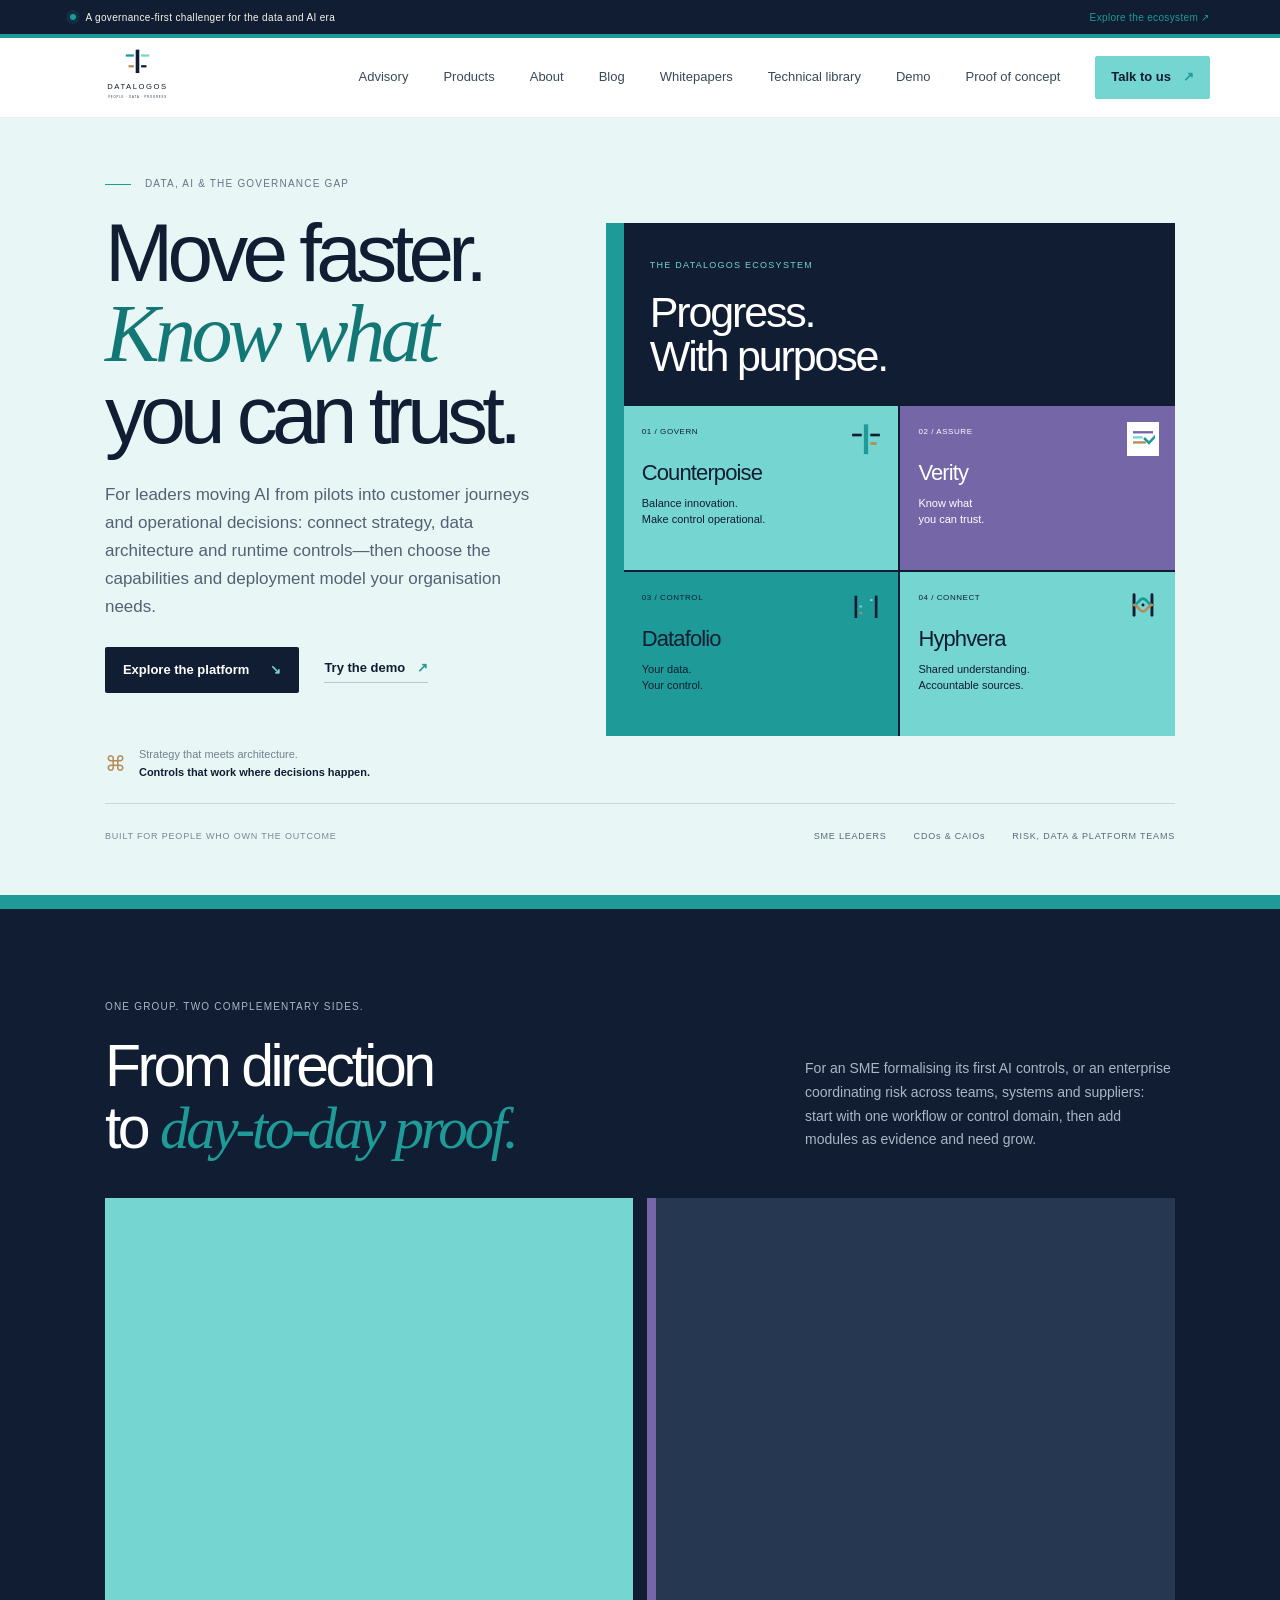
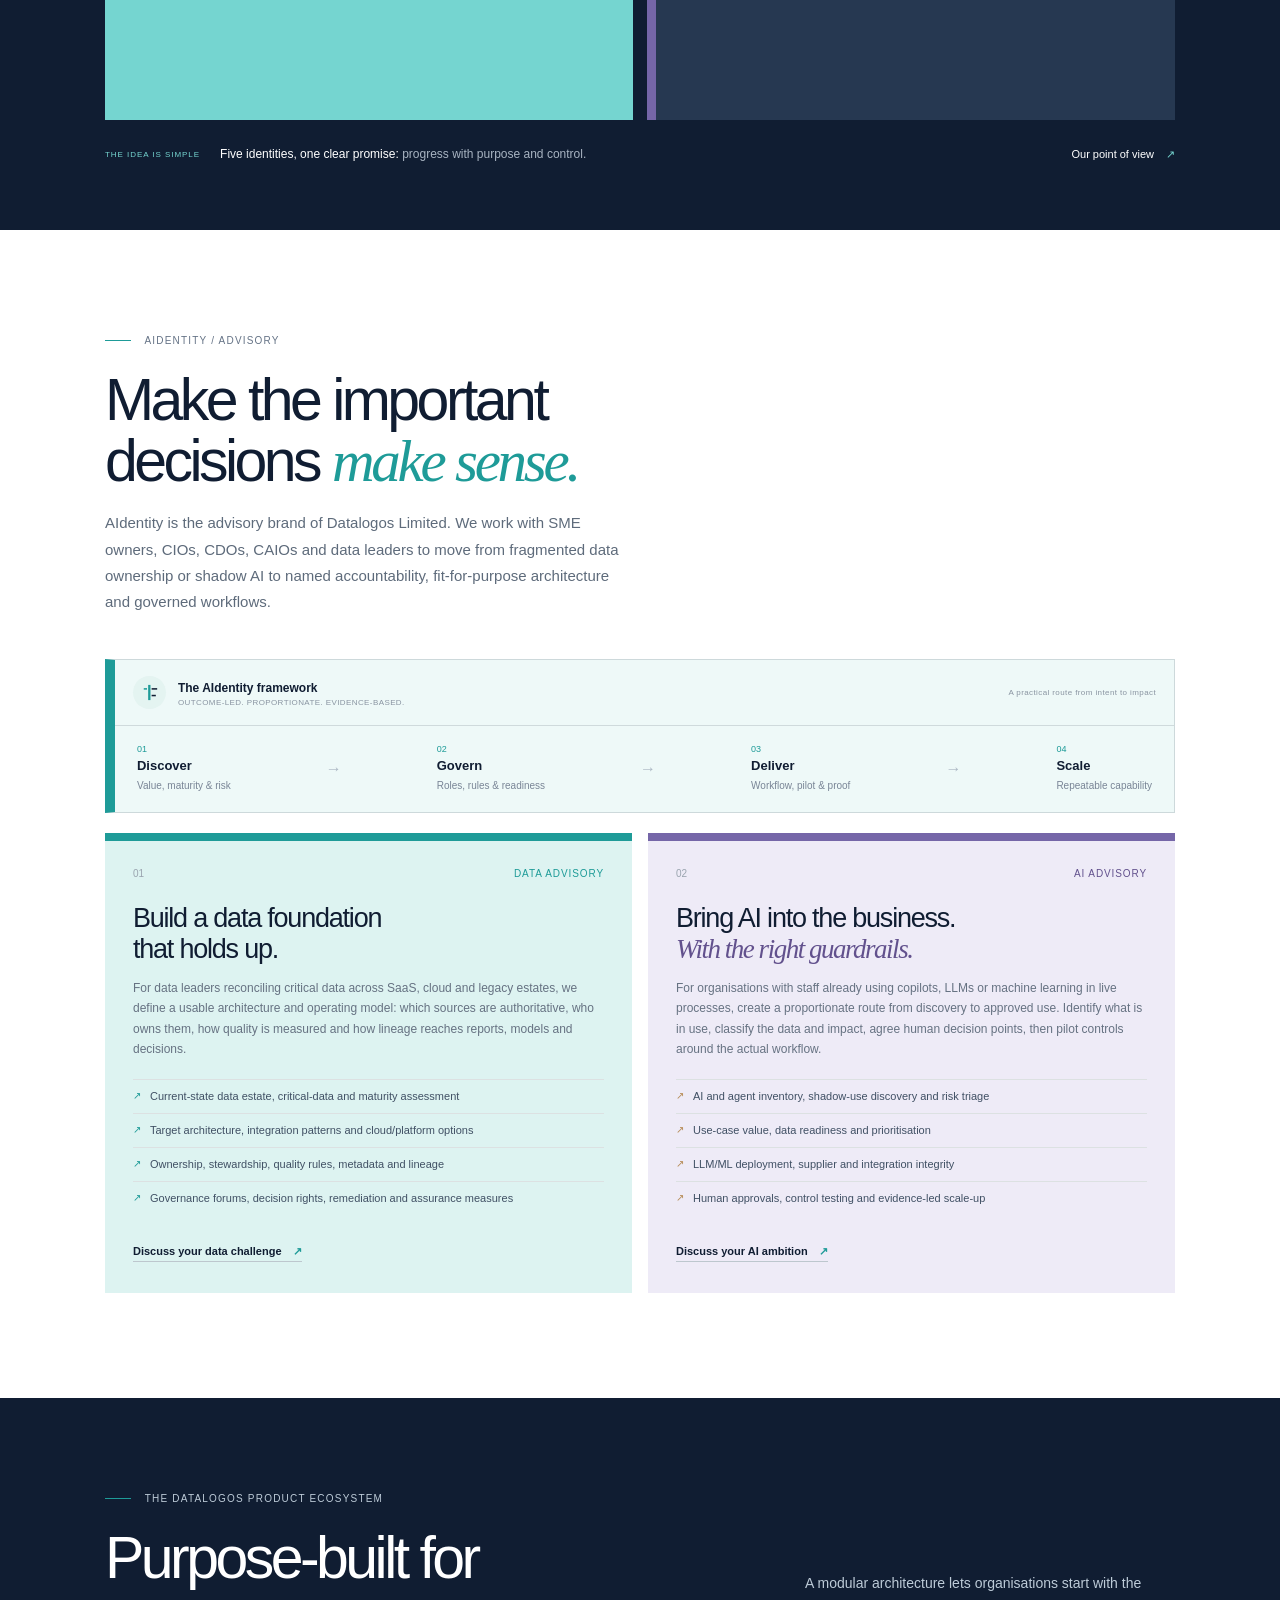
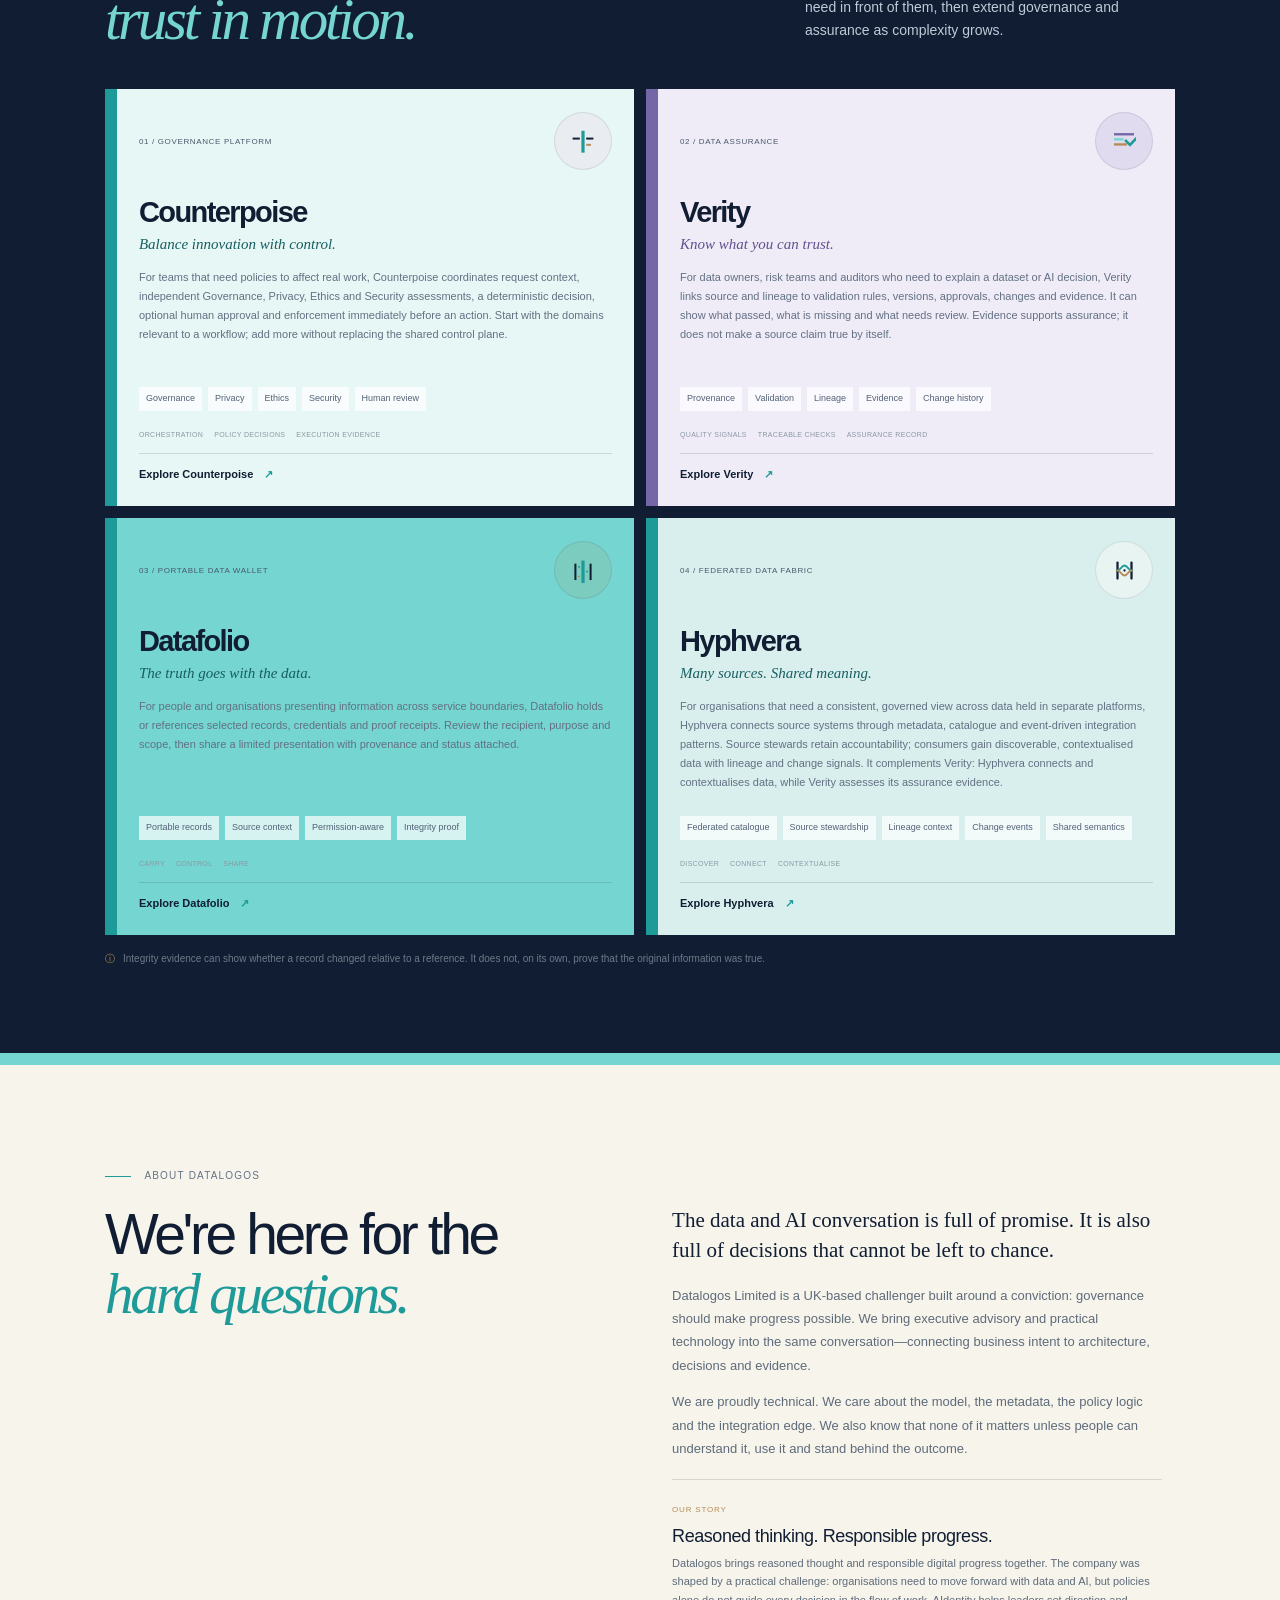
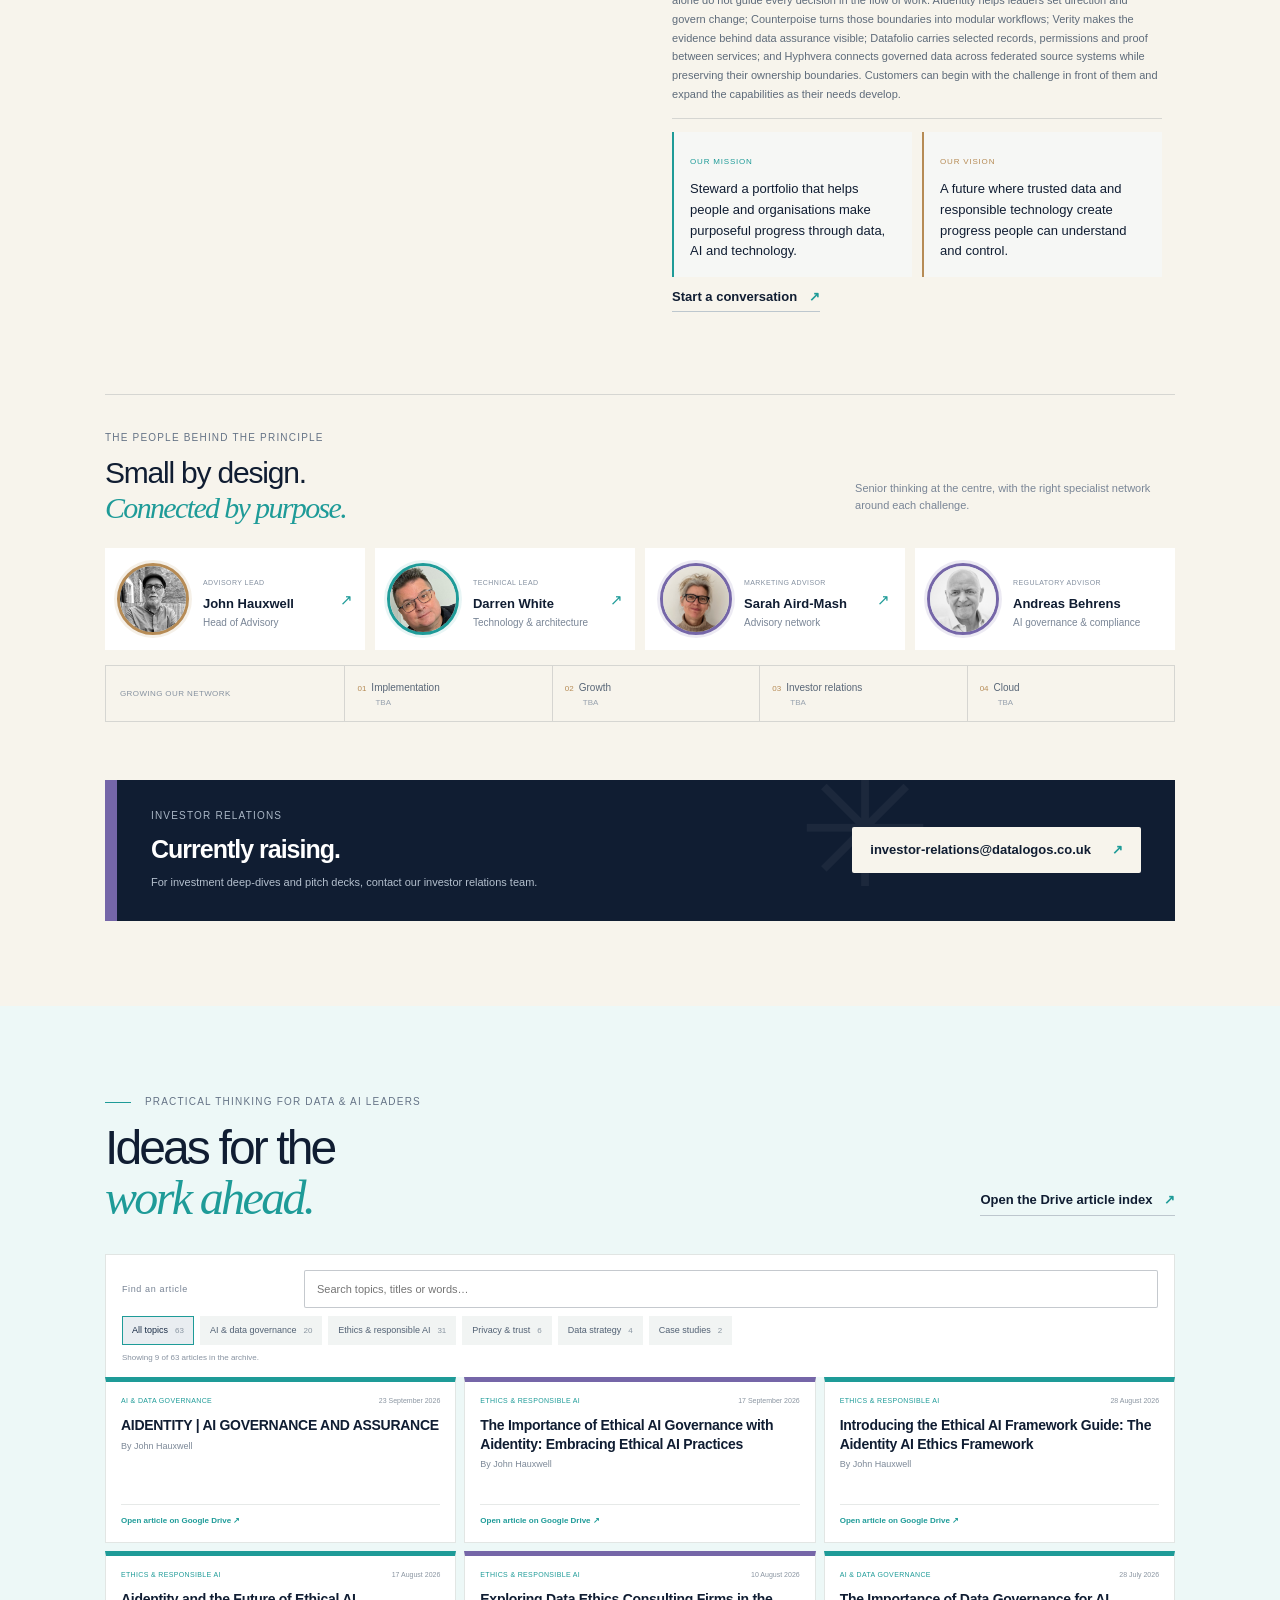
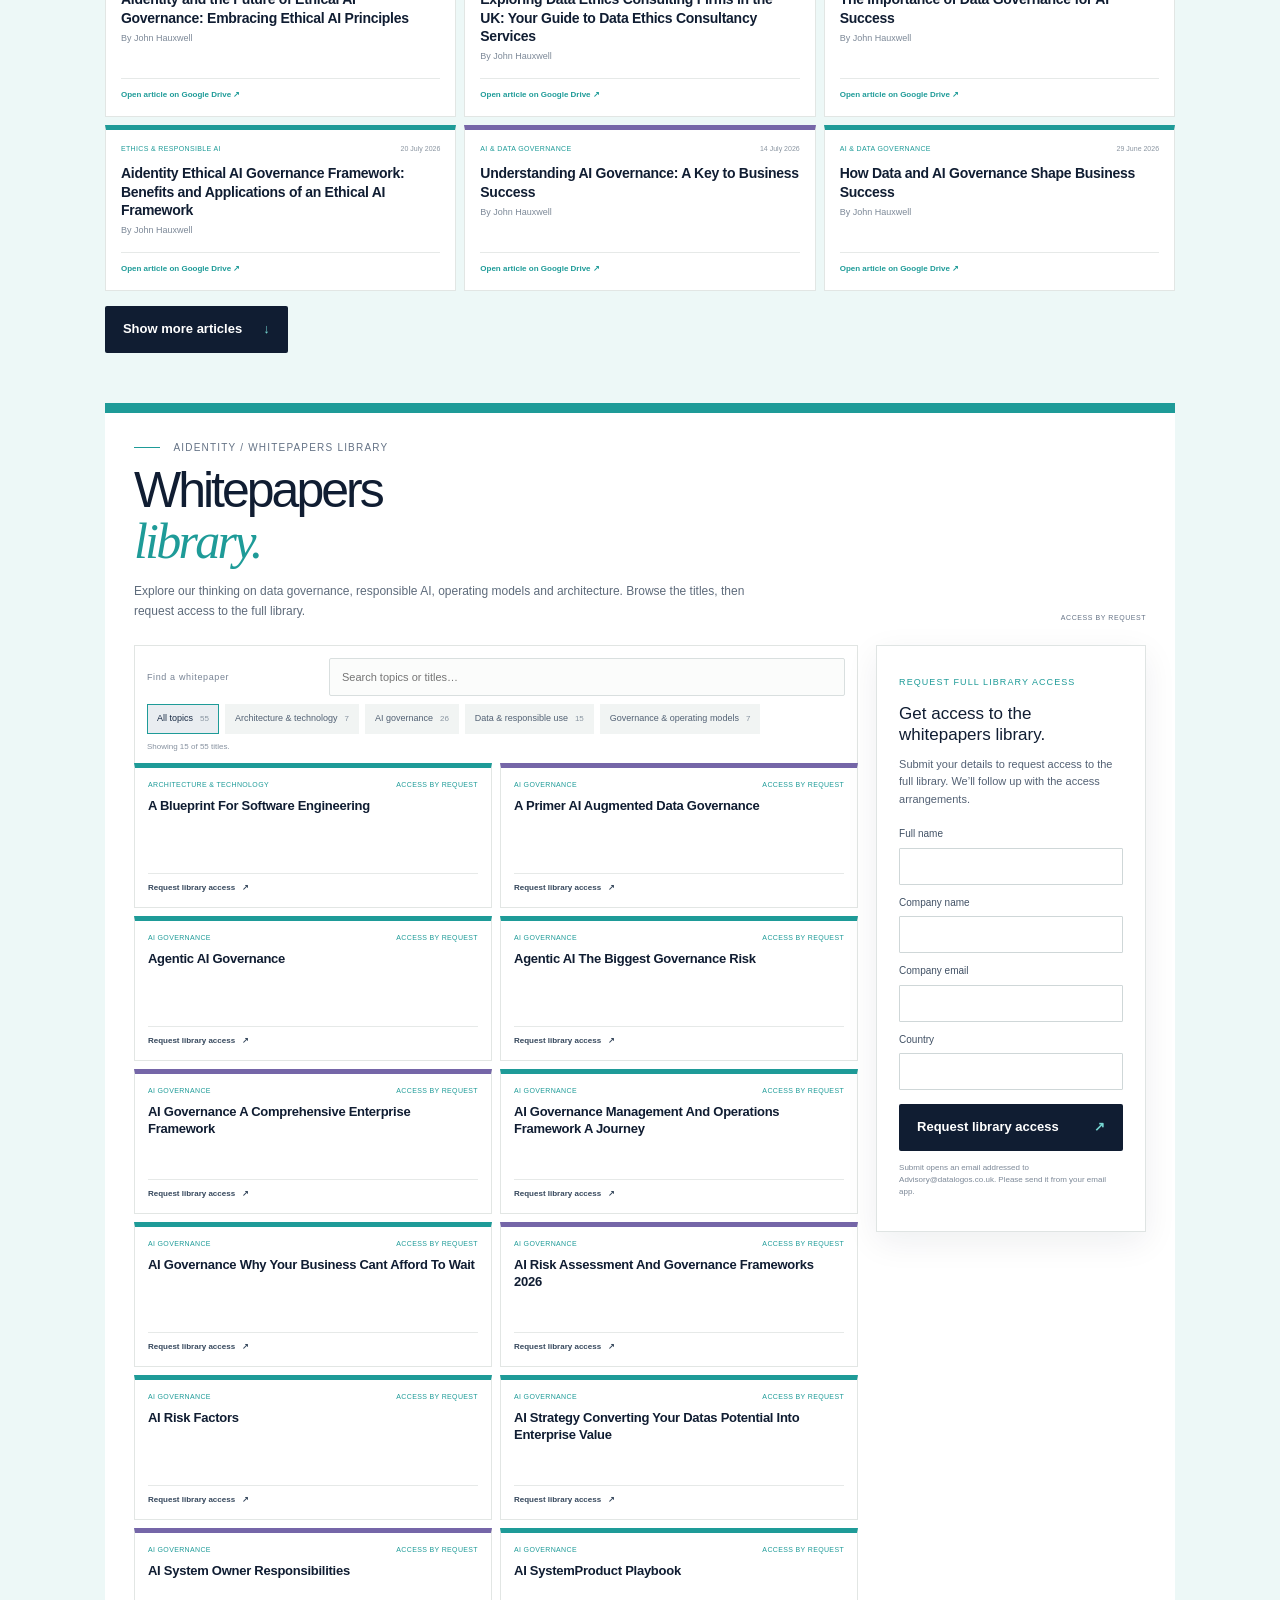
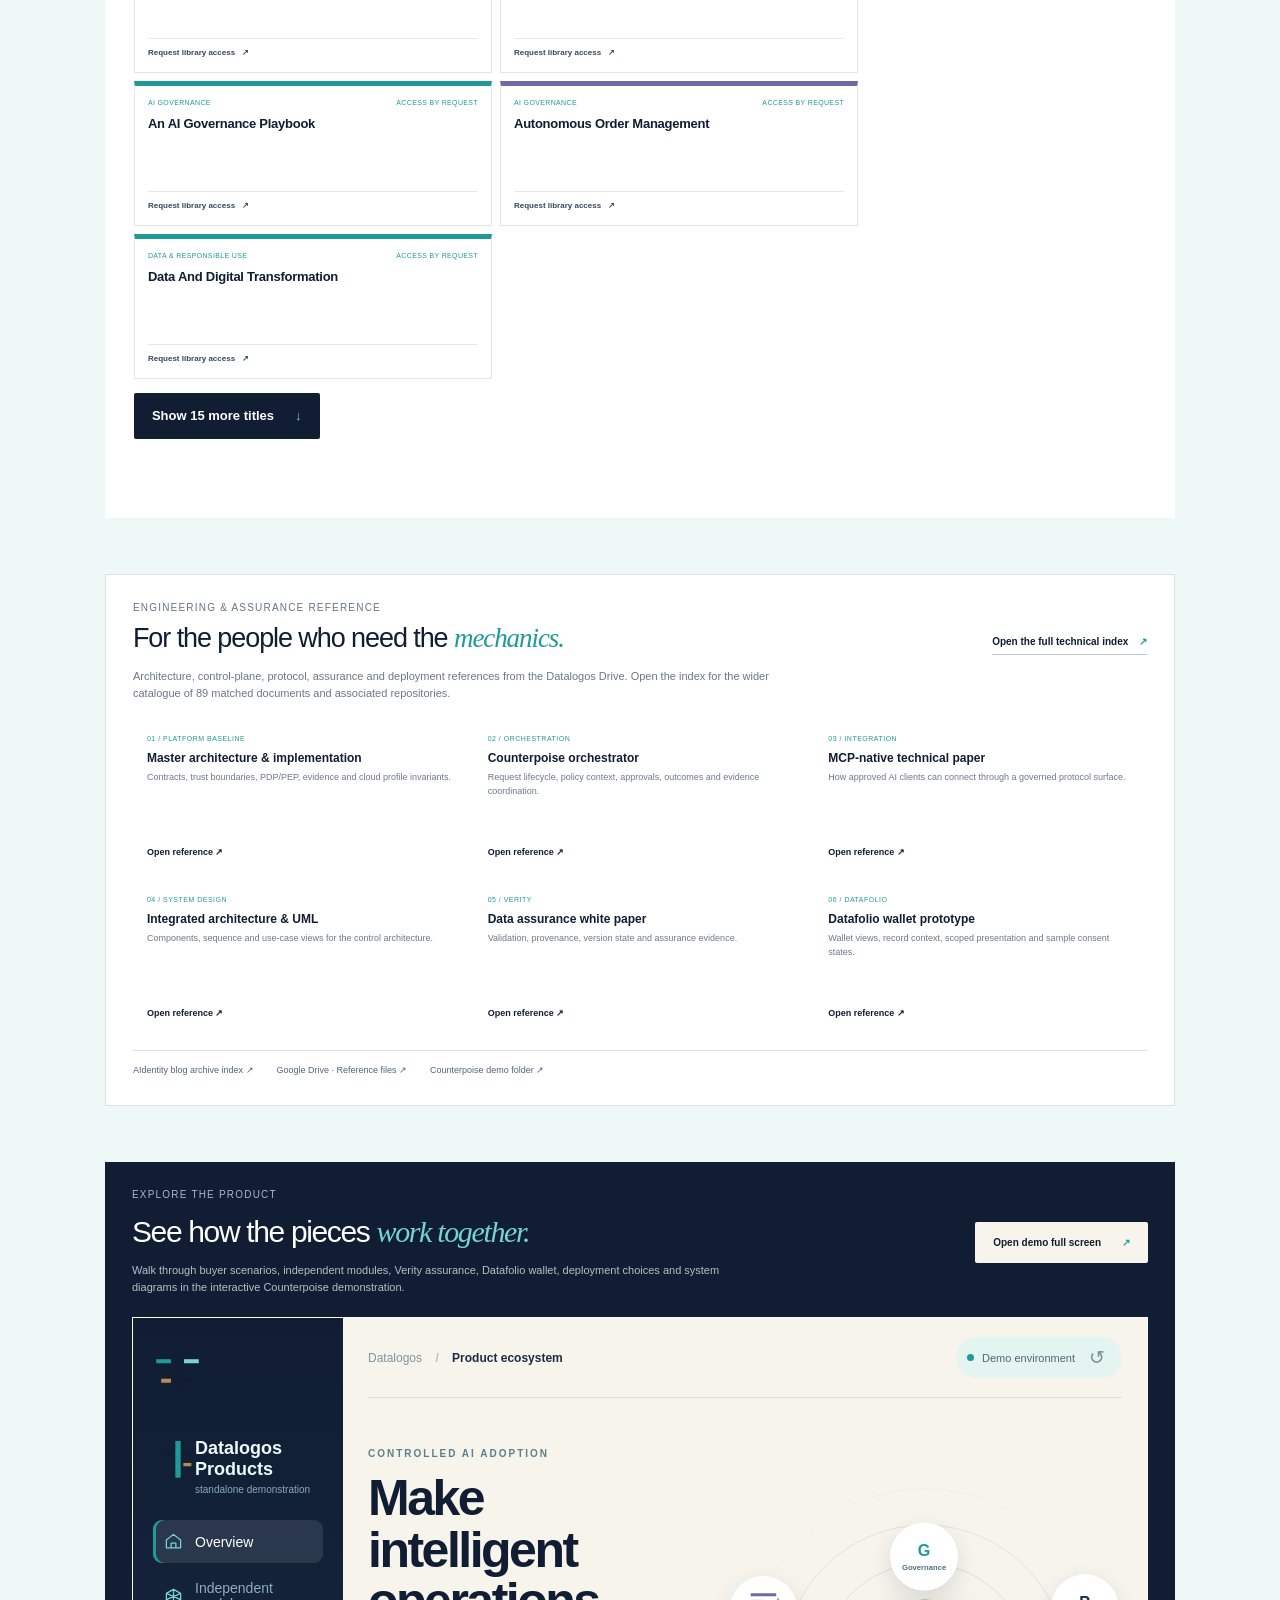
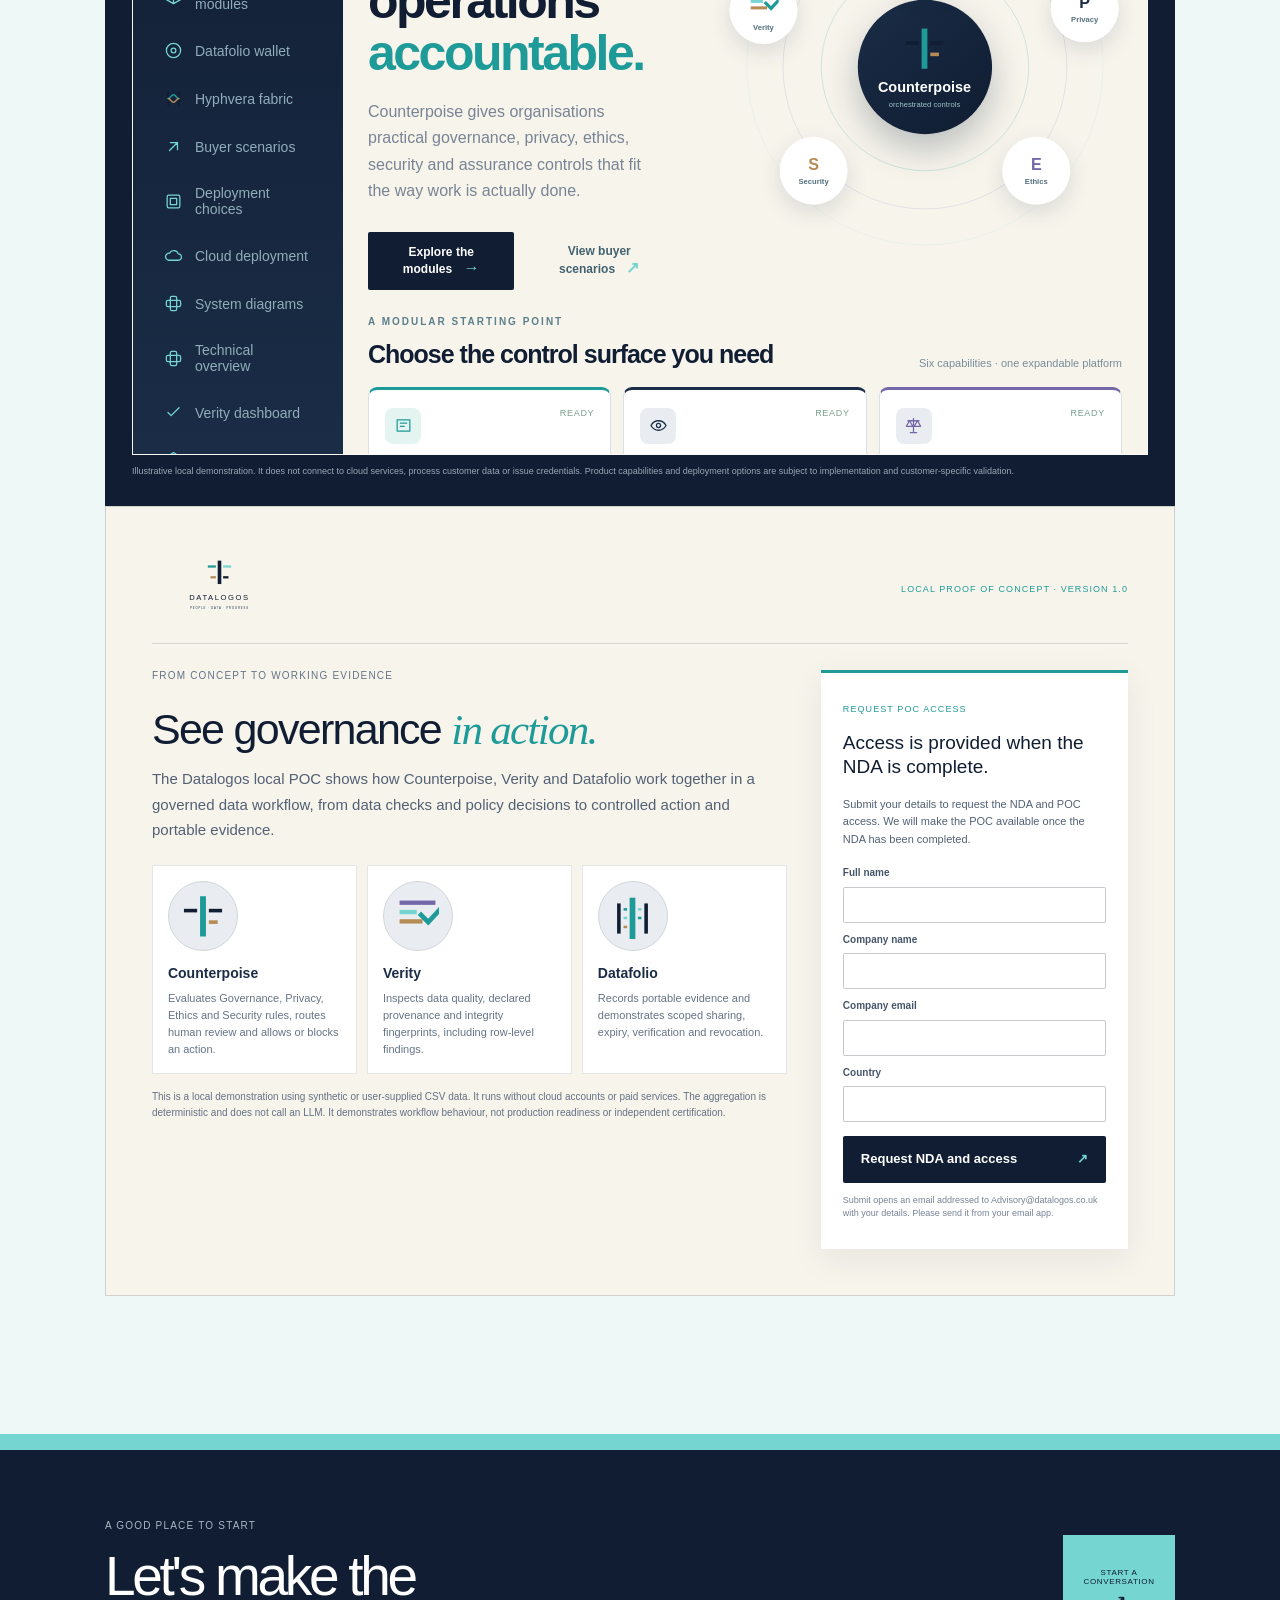
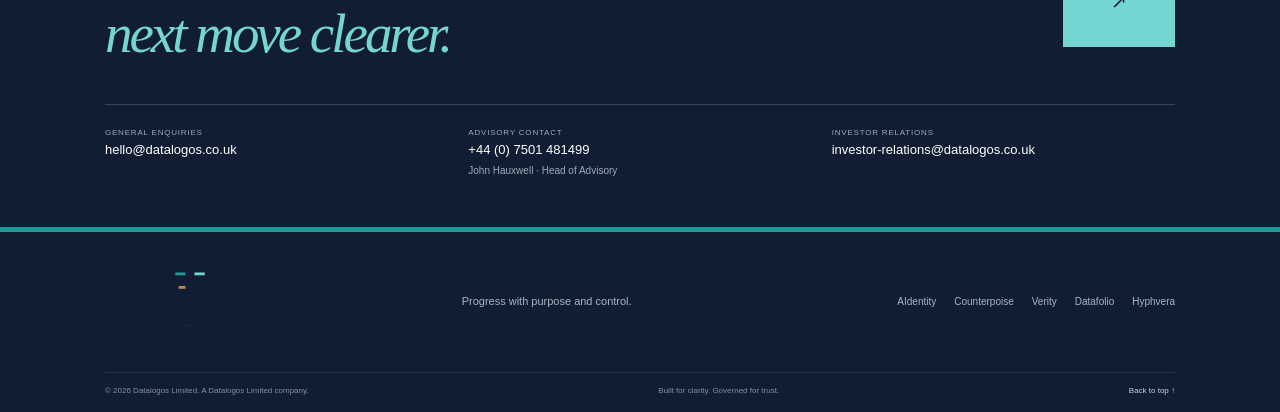
==== commit c789591d: "Add files via upload" ====
--- a/index.html
+++ b/index.html
@@ -7,6 +7,7 @@
   <title>Datalogos | Progress with purpose and control</title>
 
   <link rel="stylesheet" href="styles.css">
+  <link rel="stylesheet" href="brochure.css">
 </head>
 <body>
   <a class="skip-link" href="#main">Skip to content</a>
@@ -24,12 +25,14 @@
         <div class="hero-actions"><a class="button button-primary" href="#ecosystem">Explore the platform <span>↘</span></a><a class="text-link" href="#demo">Try the demo <span>↗</span></a></div>
         <div class="hero-proof"><span class="proof-icon">⌘</span><span>Strategy that meets architecture.<br><b>Controls that work where decisions happen.</b></span></div>
       </div>
-      <div class="hero-art" aria-label="Illustration of governed data moving through connected control layers">
-        <div class="art-grid"></div><div class="orbit orbit-outer"></div><div class="orbit orbit-mid"></div><div class="orbit orbit-inner"></div>
-        <div class="orbit-node node-a"><span>01</span>POLICY</div><div class="orbit-node node-b"><span>02</span>DATA</div><div class="orbit-node node-c"><span>03</span>AI ACTION</div>
-        <div class="core-mark"><span class="core-symbol"><img src="assets/logos/DRAFT-Datalogos-Mark.svg" alt="Datalogos icon"></span><span>TRUST<br>BY DESIGN</span></div>
-        <div class="art-note note-top"><span class="note-dot teal"></span> Decision context <b>captured</b></div><div class="art-note note-bottom"><span class="note-dot bronze"></span> Evidence trail <b>connected</b></div>
-        <div class="art-caption"><span>THE DATALOGOS MODEL</span><span>ADVISE → GOVERN → ASSURE → SHARE</span></div>
+      <div class="hero-art brochure-art" aria-label="Four Datalogos products: Counterpoise, Verity, Datafolio and Hyphvera">
+        <div class="brochure-art-title"><span>THE DATALOGOS ECOSYSTEM</span><strong>Progress.<br>With purpose.</strong></div>
+        <div class="brochure-tiles">
+          <a href="#products" class="brochure-tile"><img src="assets/logos/DRAFT-Counterpoise-Mark.svg" alt=""><span>01 / GOVERN</span><b>Counterpoise</b><small>Balance innovation.<br>Make control operational.</small></a>
+          <a href="#products" class="brochure-tile tile-verity"><img src="assets/logos/DRAFT-Verity-Mark.svg" alt=""><span>02 / ASSURE</span><b>Verity</b><small>Know what<br>you can trust.</small></a>
+          <a href="#products" class="brochure-tile"><img src="assets/logos/DRAFT-Datafolio-Mark.svg" alt=""><span>03 / CONTROL</span><b>Datafolio</b><small>Your data.<br>Your control.</small></a>
+          <a href="#products" class="brochure-tile"><img src="assets/logos/Hyphvera-Mark.svg" alt=""><span>04 / CONNECT</span><b>Hyphvera</b><small>Shared understanding.<br>Accountable sources.</small></a>
+        </div>
       </div>
       <div class="hero-bottom"><span>BUILT FOR PEOPLE WHO OWN THE OUTCOME</span><div><span>SME LEADERS</span><span>CDOs &amp; CAIOs</span><span>RISK, DATA &amp; PLATFORM TEAMS</span></div></div>
     </section>
--- a/brochure.css
+++ b/brochure.css
@@ -0,0 +1,15 @@
+/* October brochure palette and square editorial geometry. */
+:root{--navy:#101d32;--teal:#1e9b98;--cyan:#75d5d0;--purple:#7566a8}
+.site-header,nav{background:#fff}.announcement{border-bottom:4px solid var(--teal);height:38px}.nav-cta{background:var(--cyan);border-color:var(--cyan)}
+.hero{background:#e8f7f5;padding-top:60px;column-gap:5%}.hero h1 em{color:#137775}.hero .button-primary{background:var(--navy)}
+.hero-art.brochure-art{height:auto;min-height:510px;margin:0;background:var(--navy);display:flex;flex-direction:column;overflow:hidden;border-left:18px solid var(--teal)}
+.brochure-art-title{padding:28px 26px;color:#fff}.brochure-art-title>span{font:9px var(--mono);letter-spacing:.14em;color:var(--cyan)}.brochure-art-title strong{display:block;margin-top:14px;font-size:43px;line-height:1.03;font-weight:400;letter-spacing:-.05em}
+.brochure-tiles{display:grid;grid-template-columns:1fr 1fr;gap:2px;background:var(--navy);margin-top:auto}.brochure-tile{position:relative;min-height:164px;padding:19px 18px;background:var(--cyan);color:var(--navy);display:flex;flex-direction:column;align-items:flex-start;border-radius:0}.brochure-tile:nth-child(3){background:var(--teal)}.brochure-tile.tile-verity{background:var(--purple);color:#fff}.brochure-tile img{position:absolute;right:16px;top:16px;width:32px;height:34px;object-fit:contain}.tile-verity img{background:#fff;padding:4px}.brochure-tile>span{font:8px var(--mono);letter-spacing:.07em;margin:2px 38px 20px 0}.brochure-tile b{font-size:22px;font-weight:500;letter-spacing:-.04em}.brochure-tile small{font-size:11px;line-height:1.45;margin-top:6px}.brochure-tile:hover{outline:3px solid #fff;outline-offset:-5px}
+.ecosystem{border-top:14px solid var(--teal)}.advisory-card{background:var(--cyan)}.products-card{background:#263851;border-left:9px solid var(--purple)}.advisory-card>p{color:#264858}.advisory-card h3 em{color:#105b5a}.advisory-graphic{display:none}
+.advisory{background:#fff}.framework{border-left:10px solid var(--teal);background:#eef9f8}.service-card{background:#ddf3f1;border-top:8px solid var(--teal)}.ai-service{background:#eeebf7;border-top-color:var(--purple)}.ai-service .service-number span,.ai-service h3 em{color:#62518d}
+.products{background:var(--navy)}.products .section-heading h2{color:#fff}.products .section-heading h2 em{color:var(--cyan)}.products .eyebrow,.products .heading-aside{color:#bdcbd8}.product-detail{border-top:0;border-left:12px solid var(--teal);background:#e7f7f5}.verity-detail{border-left-color:var(--purple);background:#efecf8}.datafolio-detail{background:var(--cyan);border-left-color:var(--teal)}.hyphvera-detail{background:#d9efee;border-left-color:var(--teal)}.product-detail .product-tag{color:#4a596c}.product-detail .feature-list span{background:#ffffffb3}.product-detail .product-strap{color:#185e60}.verity-detail .product-strap{color:#62518d}
+.about{border-top:12px solid var(--cyan)}.investor-panel{border-left:12px solid var(--purple)}.insights{background:#edf8f7}.whitepaper-section{background:#fff;border:0;border-top:10px solid var(--teal)}.archive-card{border-top:5px solid var(--teal)}.archive-card:nth-child(3n+2){border-top-color:var(--purple)}.library-panel{border-left:10px solid var(--teal)}
+.contact{background:var(--navy);border-top:16px solid var(--cyan)}.contact-circle{background:var(--cyan);color:var(--navy);border-radius:0}.contact-circle:hover{background:#fff}.site-footer{border-top:5px solid var(--teal)}
+a:focus-visible,button:focus-visible{outline:3px solid #62518d;outline-offset:4px}
+@media(max-width:900px){.hero-art.brochure-art{min-height:470px}.brochure-art-title strong{font-size:36px}.brochure-tile{padding:16px 13px}.brochure-tile b{font-size:20px}}
+@media(max-width:680px){.hero{padding-top:38px}.hero-art.brochure-art{margin-top:30px;min-height:0;border-left-width:12px}.brochure-art-title{padding:24px}.brochure-tile{min-height:170px}.brochure-tile img{width:25px;right:10px}.brochure-tile>span{font-size:7px}.brochure-tile b{font-size:19px}.brochure-tile small{font-size:10px}.product-detail{border-left-width:9px}}
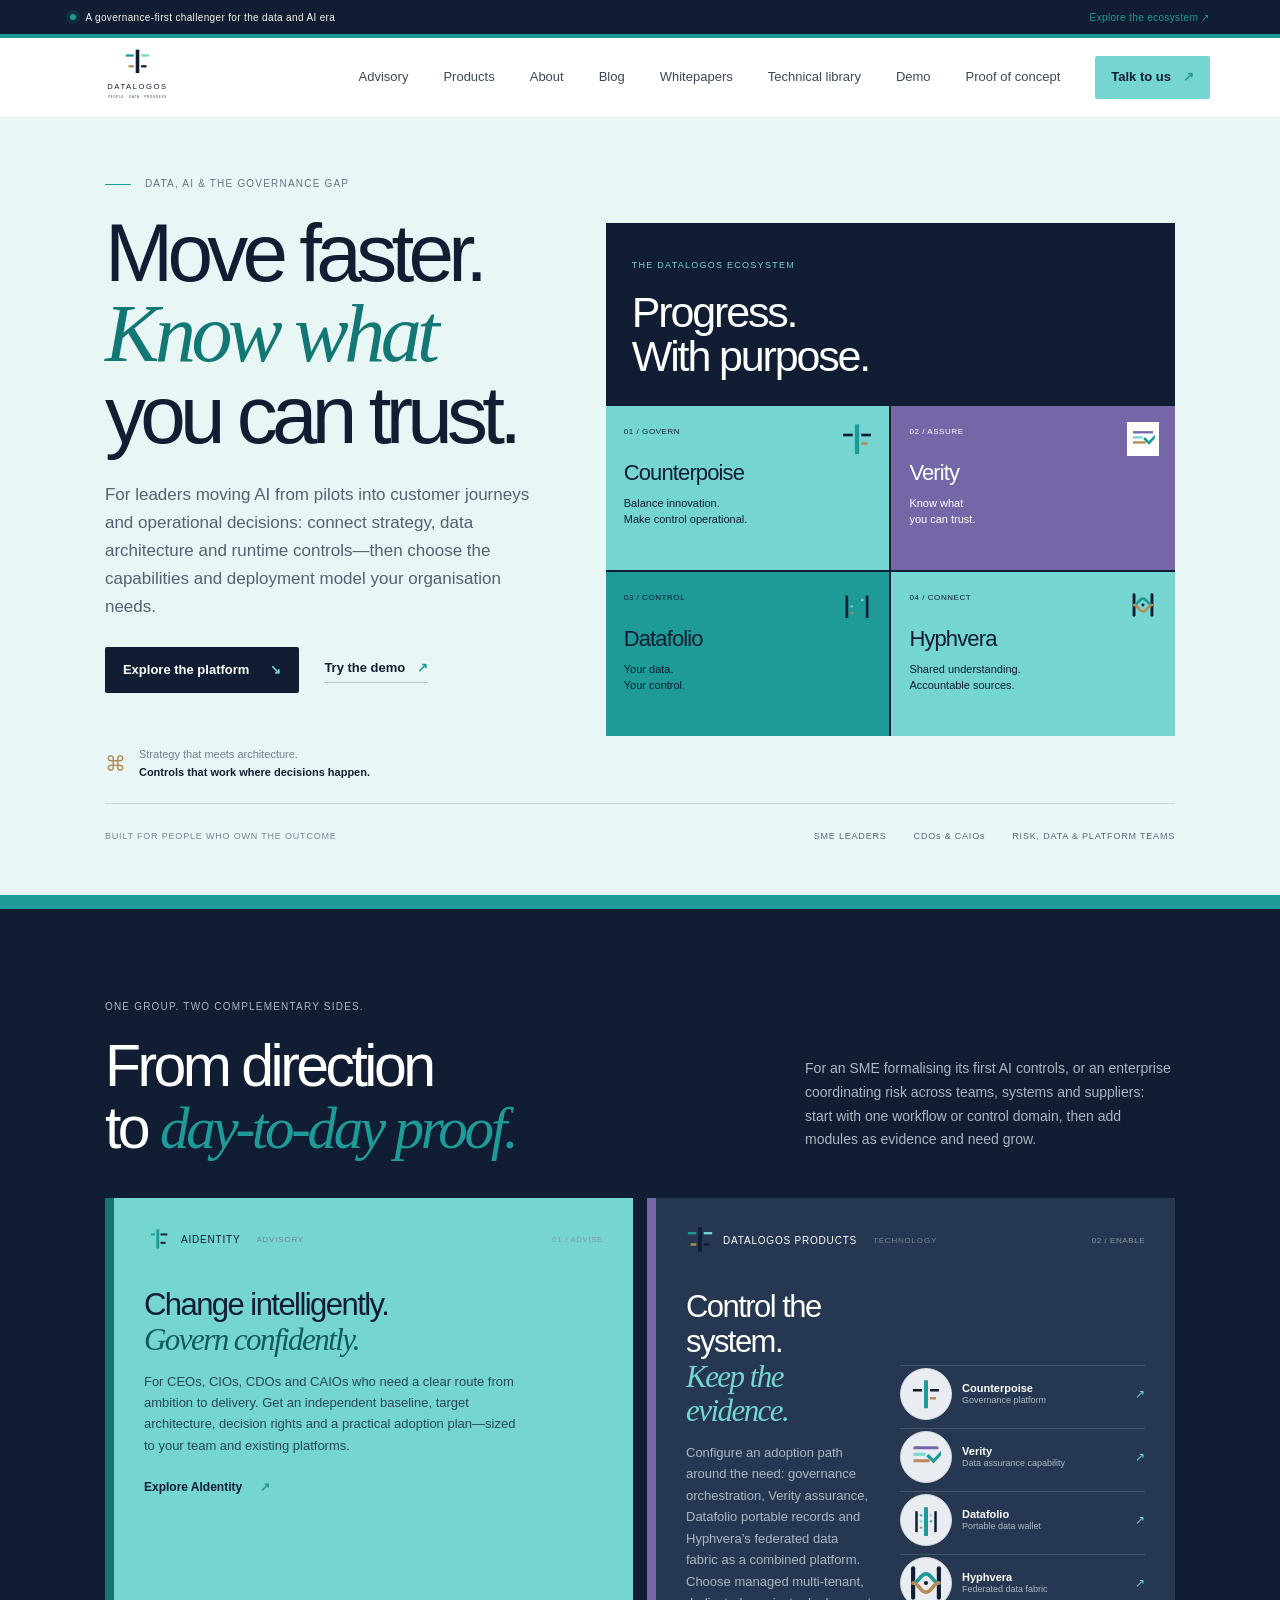
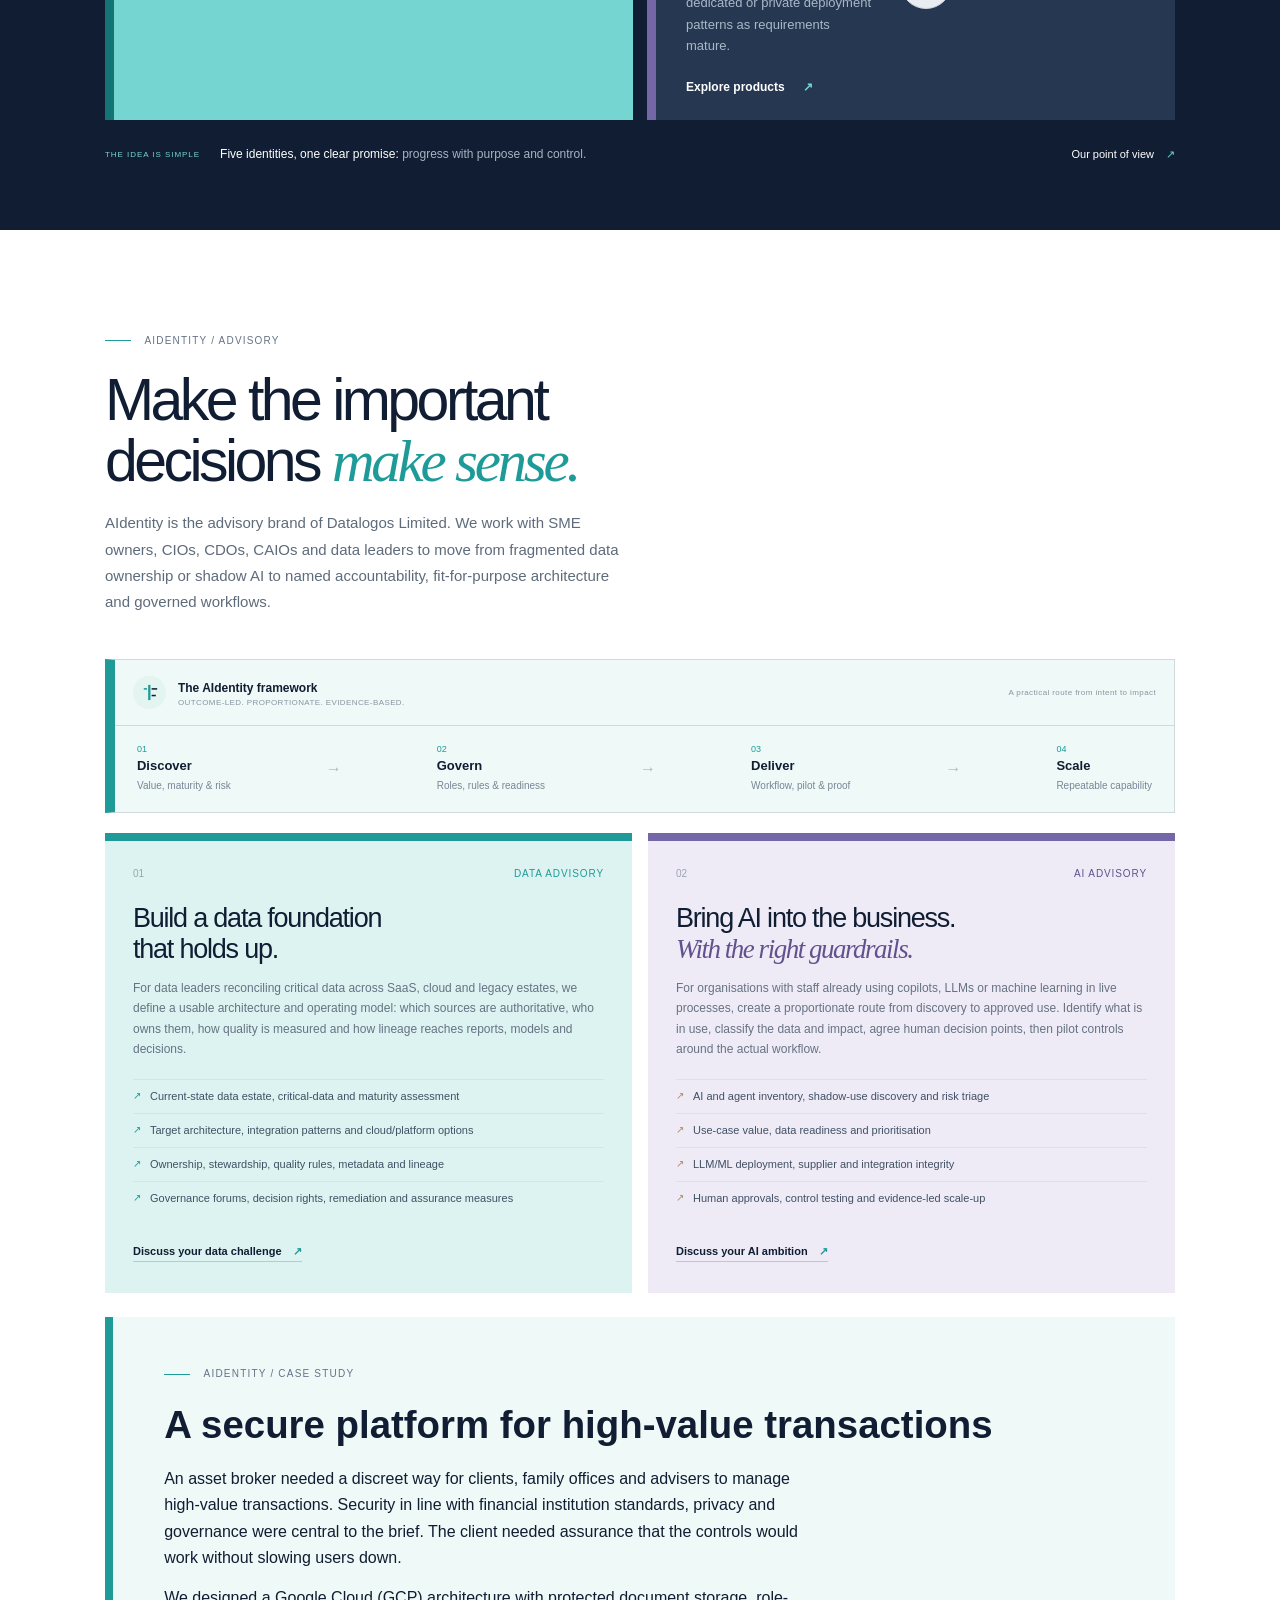
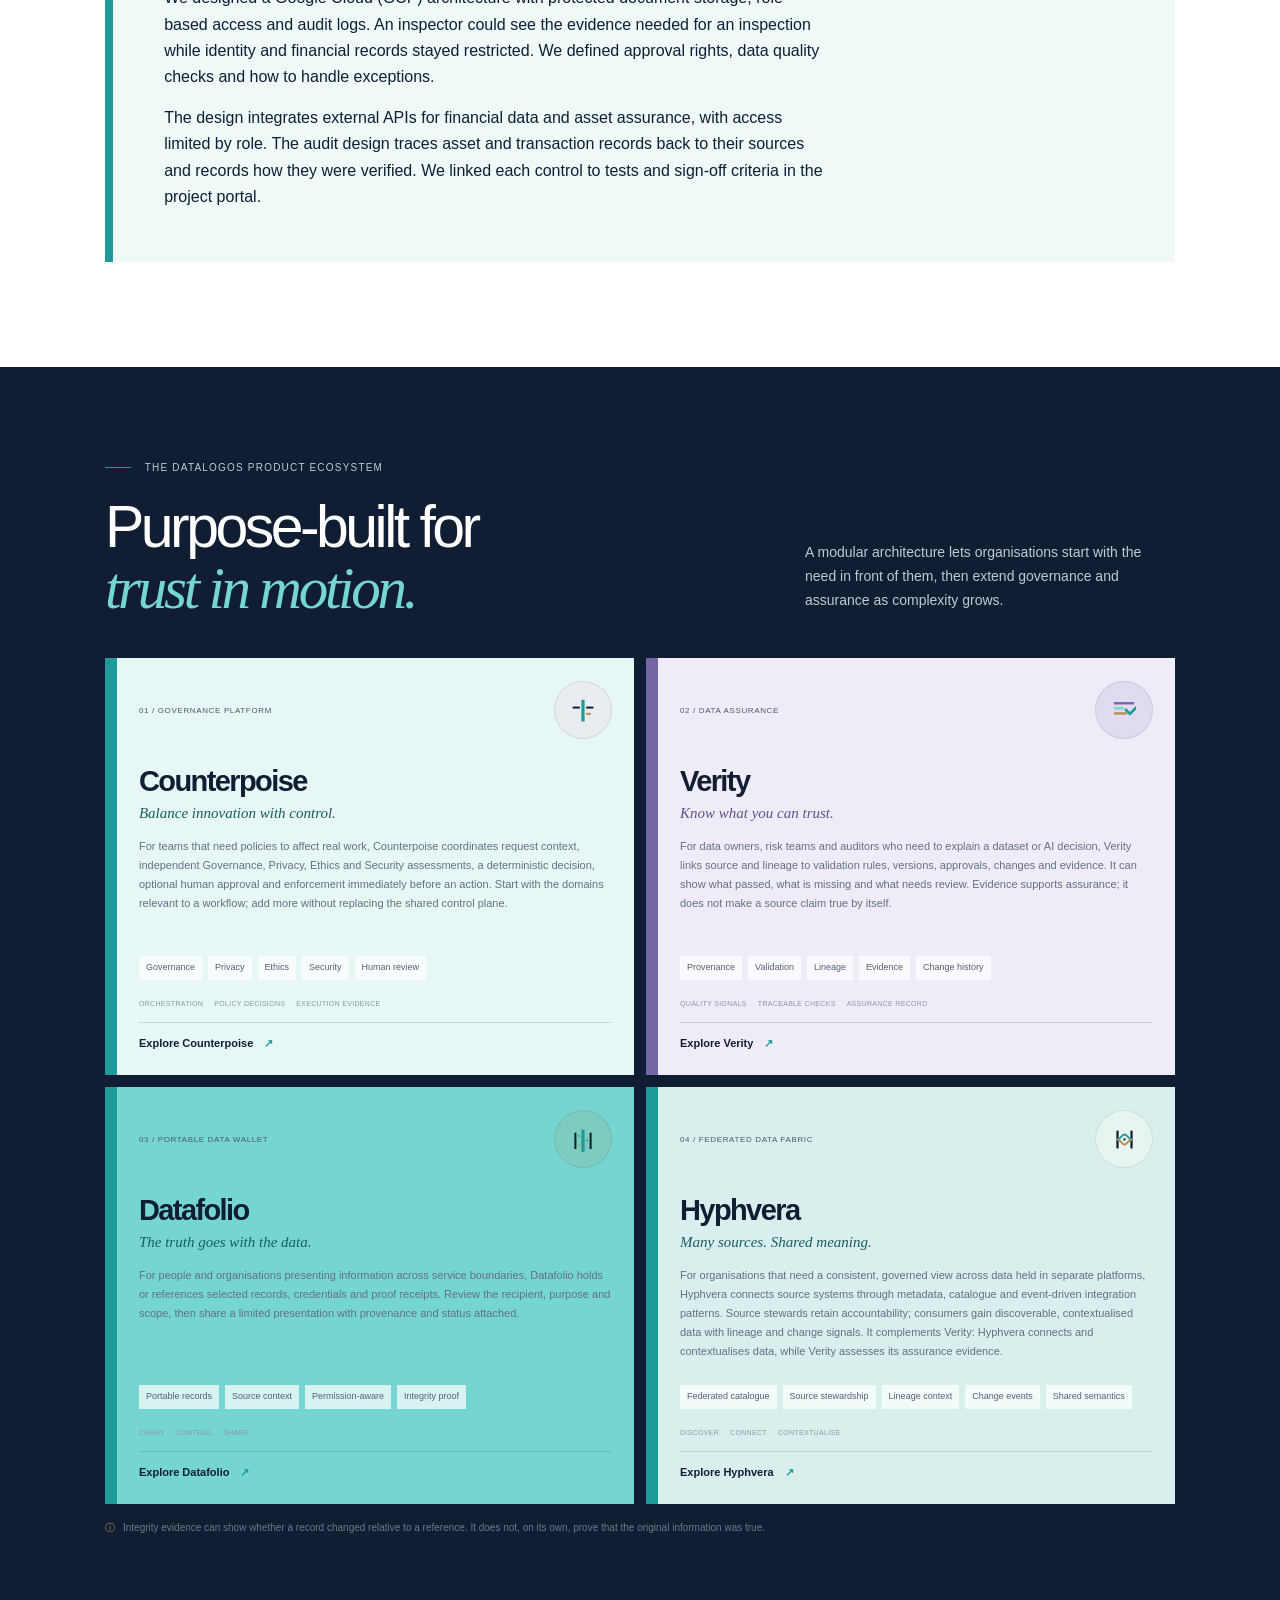
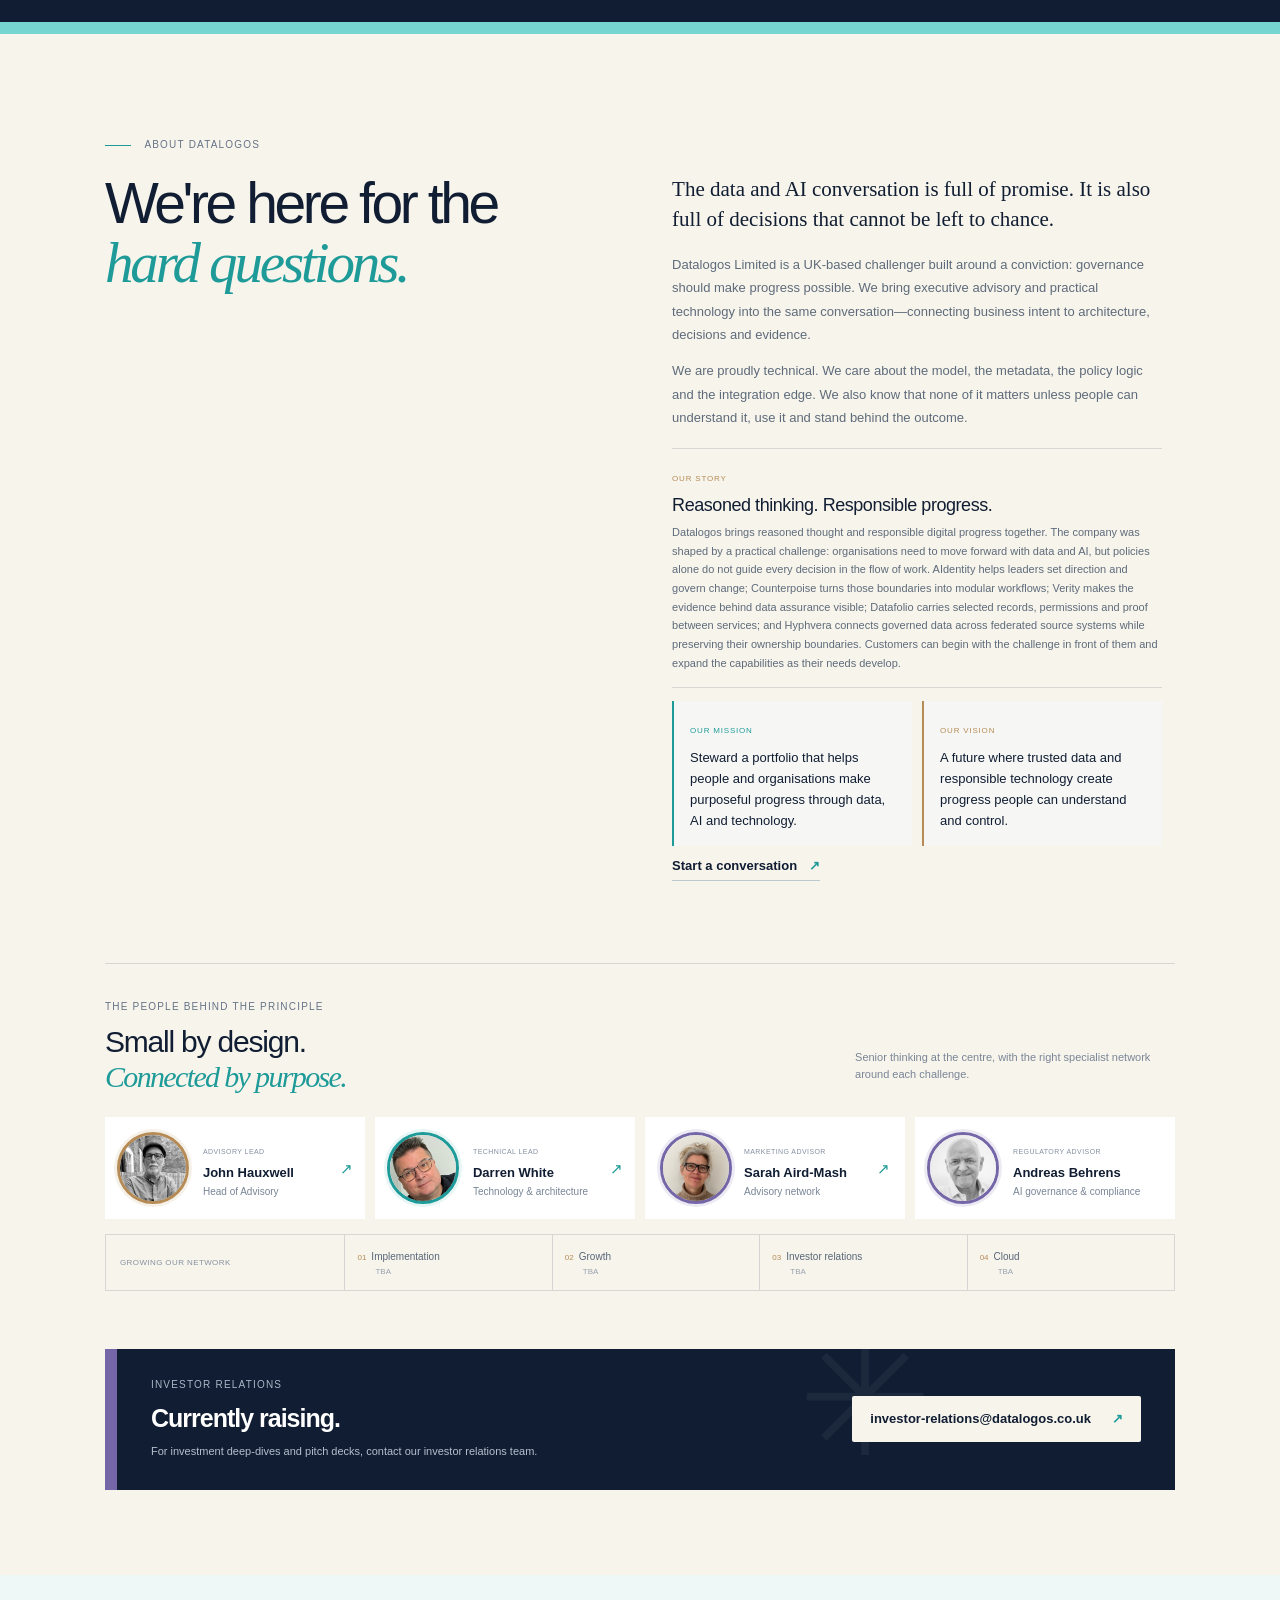
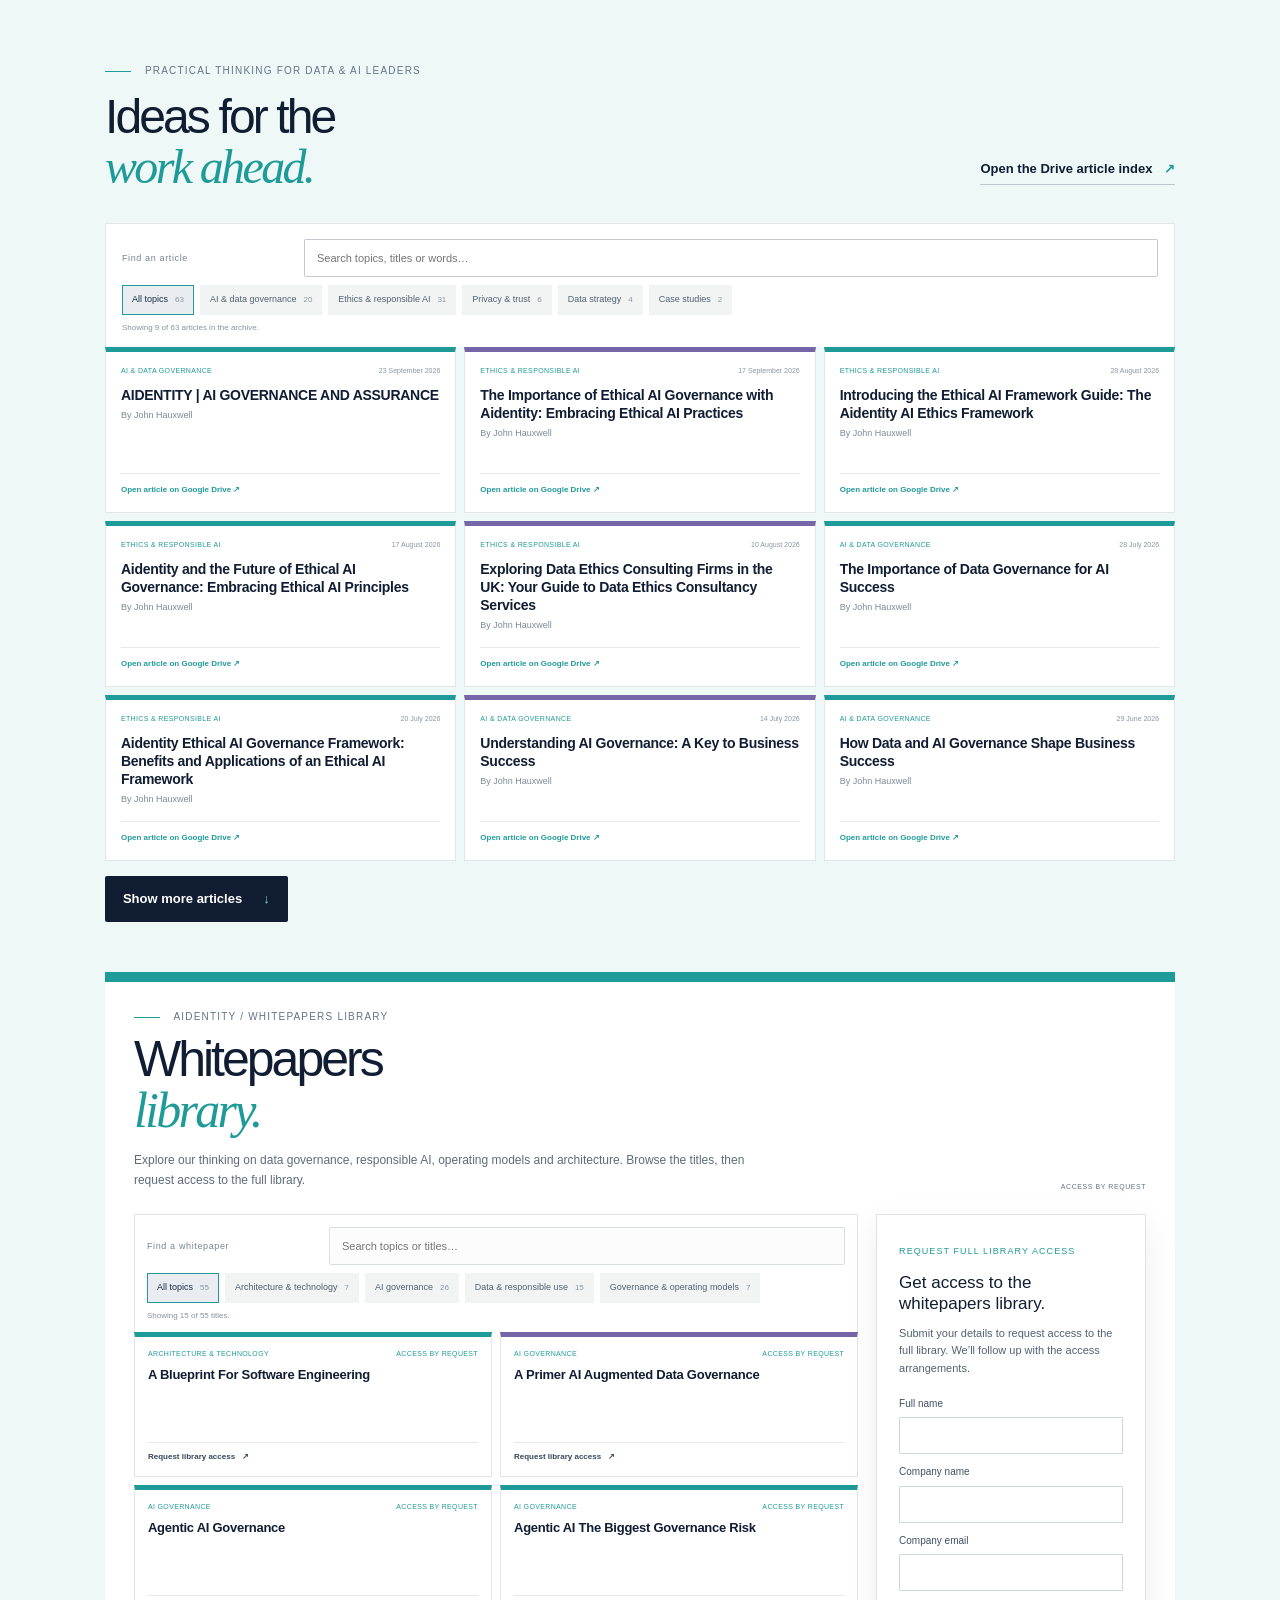
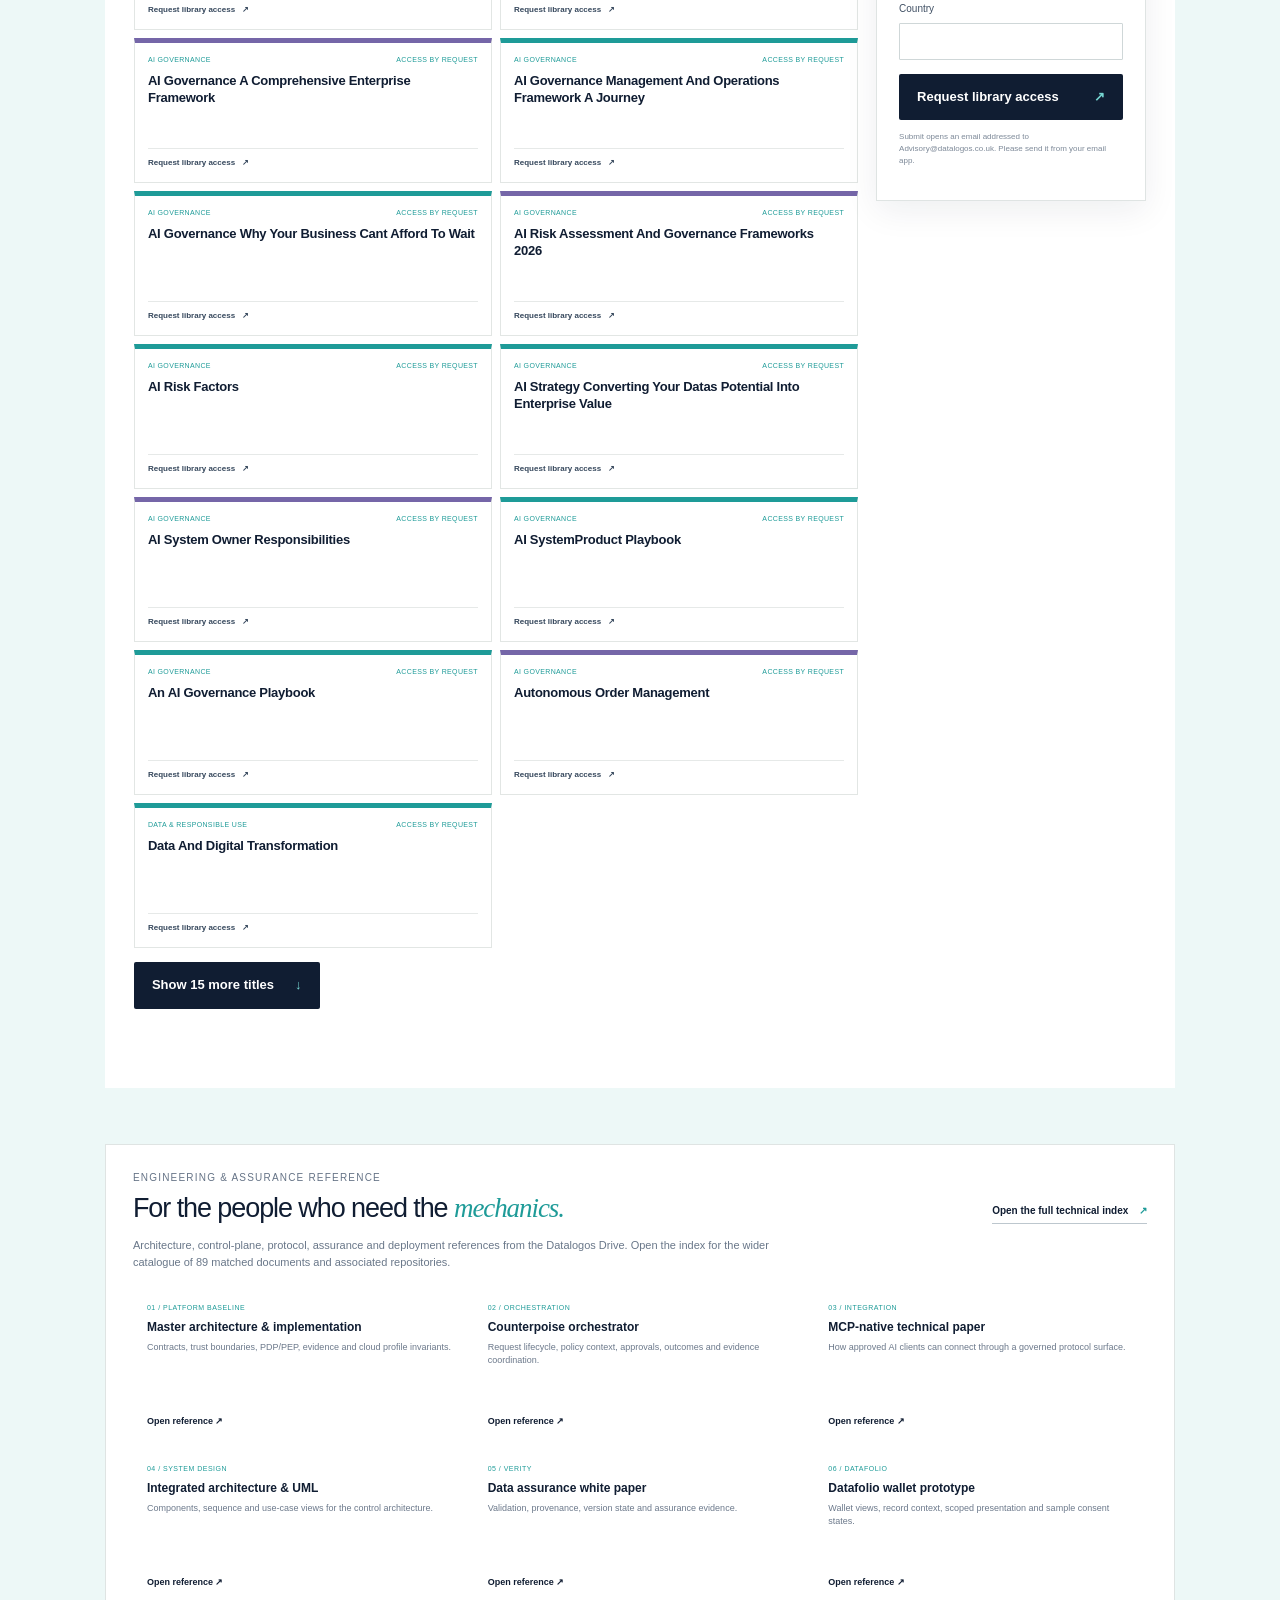
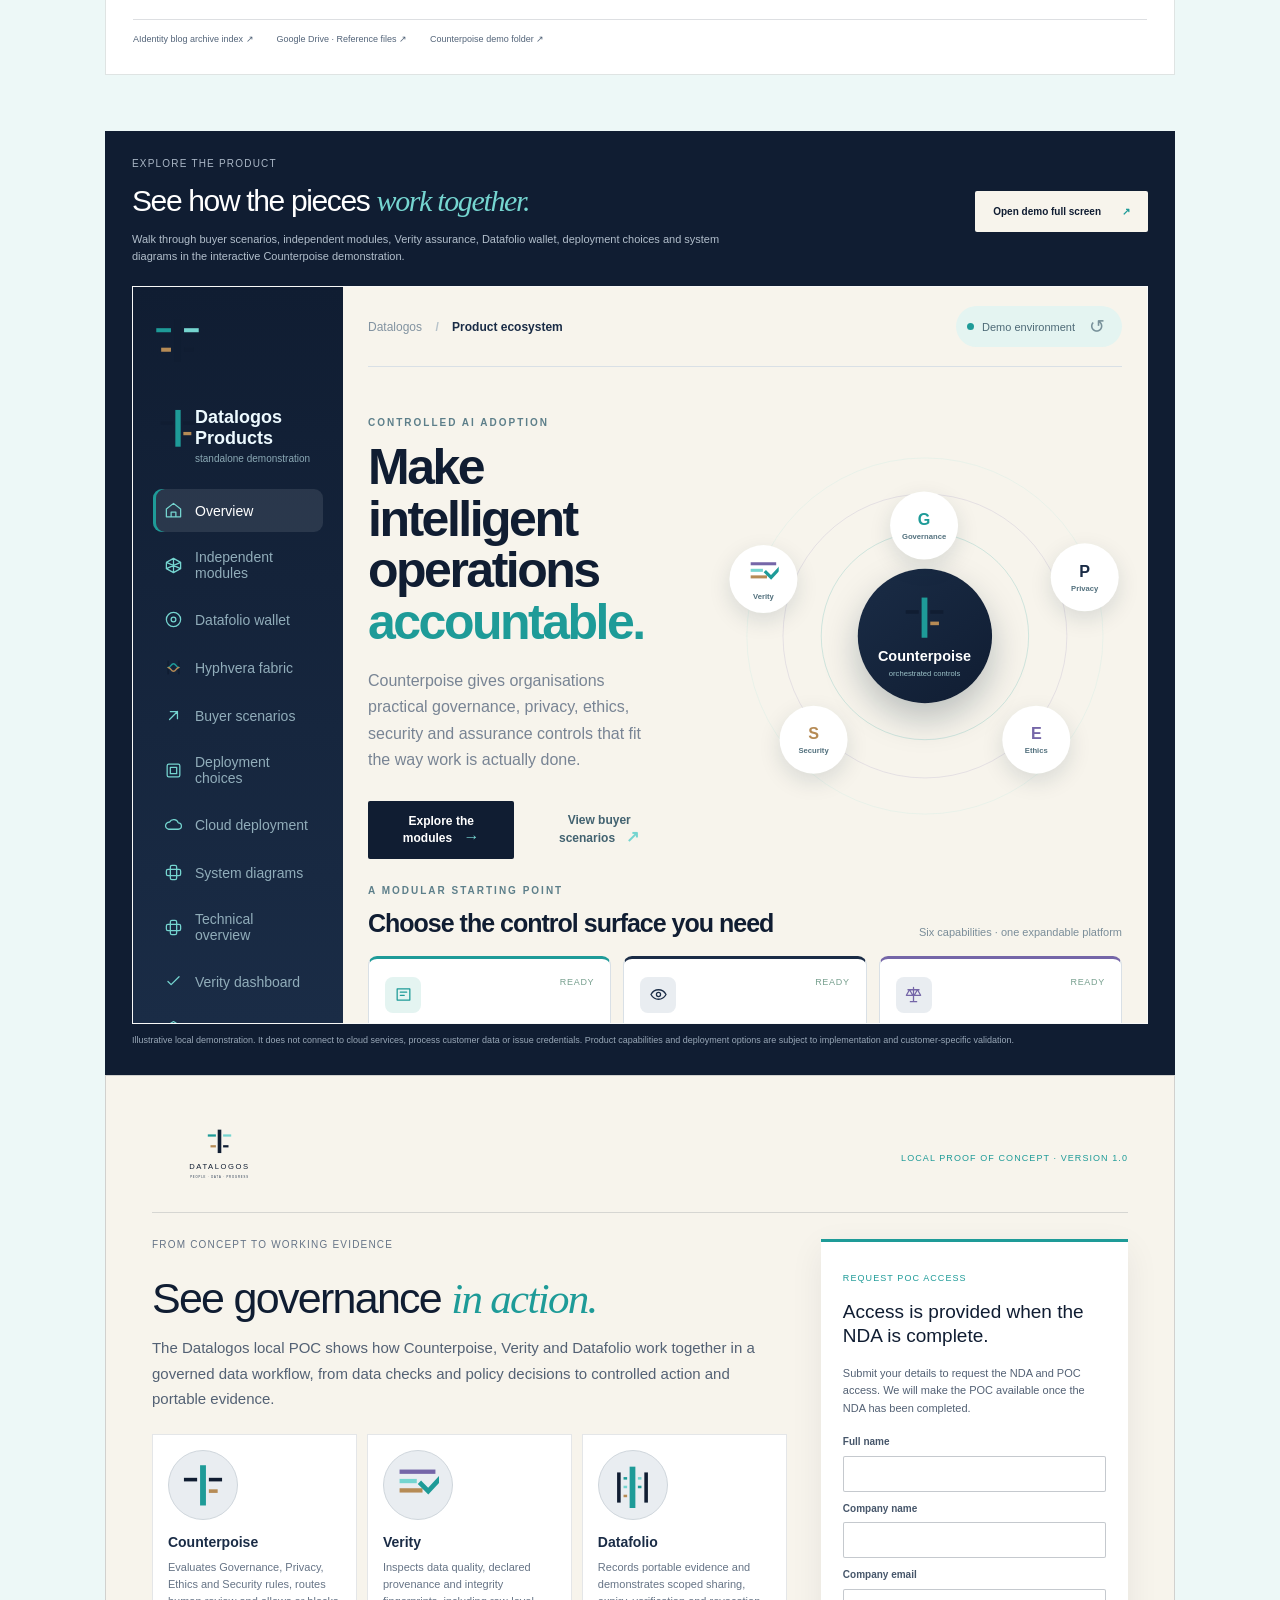
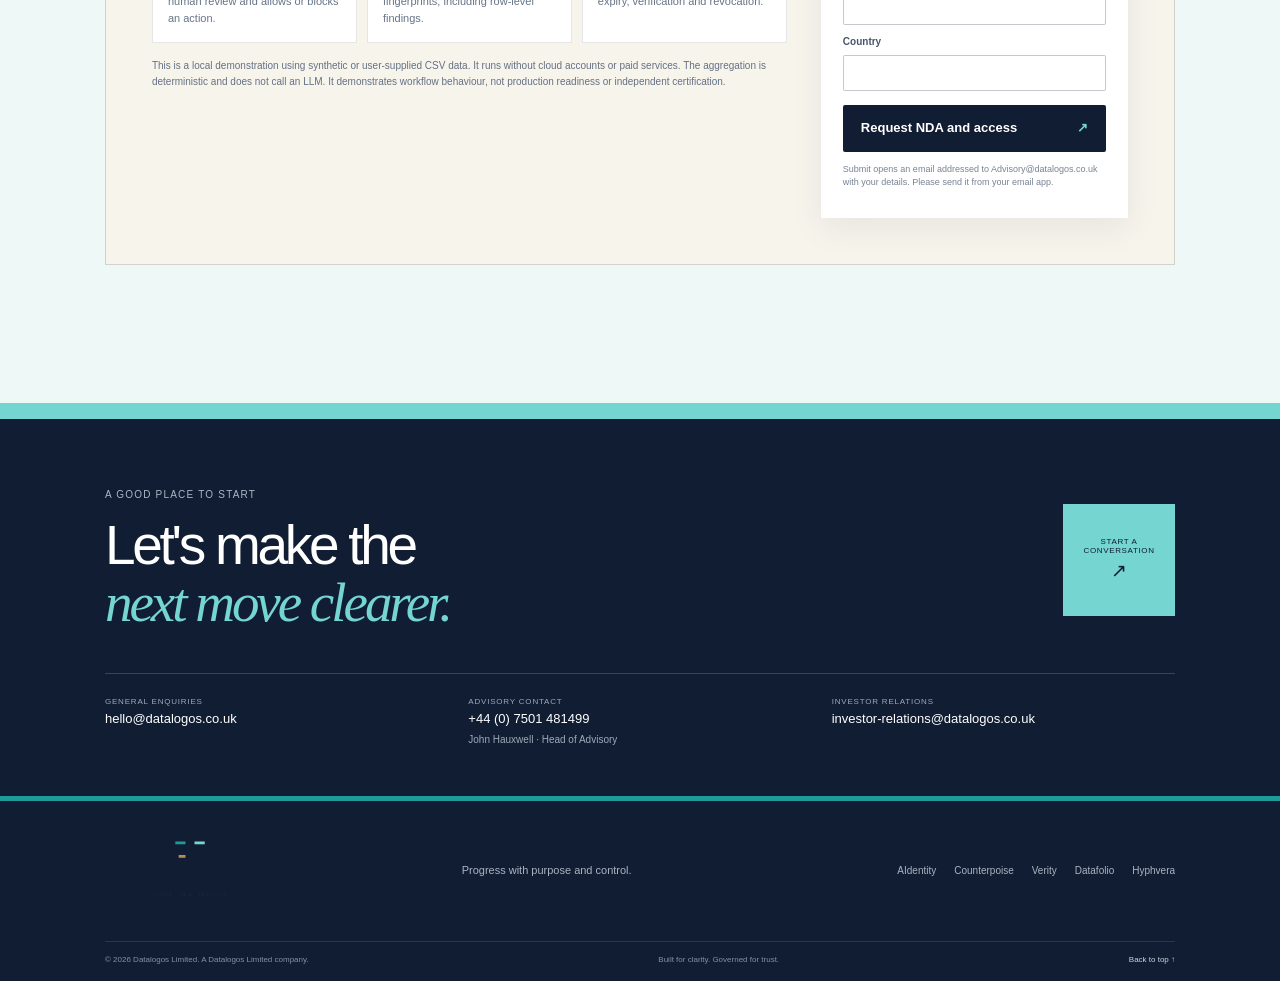
==== commit a8e396d4: "Add files via upload" ====
--- a/index.html
+++ b/index.html
@@ -53,6 +53,13 @@
       <div class="framework"><div class="framework-label"><span class="framework-icon"><img src="assets/logos/DRAFT-AIdentity-Mark.svg" alt=""></span><div><b>The AIdentity framework</b><small>OUTCOME-LED. PROPORTIONATE. EVIDENCE-BASED.</small></div><span class="framework-note">A practical route from intent to impact</span></div><div class="framework-steps"><div><span>01</span><b>Discover</b><small>Value, maturity &amp; risk</small></div><i>→</i><div><span>02</span><b>Govern</b><small>Roles, rules &amp; readiness</small></div><i>→</i><div><span>03</span><b>Deliver</b><small>Workflow, pilot &amp; proof</small></div><i>→</i><div><span>04</span><b>Scale</b><small>Repeatable capability</small></div></div></div>
       <div class="service-grid"><article class="service-card"><div class="service-number">01 <span>DATA ADVISORY</span></div><h3>Build a data foundation<br>that holds up.</h3><p>For data leaders reconciling critical data across SaaS, cloud and legacy estates, we define a usable architecture and operating model: which sources are authoritative, who owns them, how quality is measured and how lineage reaches reports, models and decisions.</p><ul><li>Current-state data estate, critical-data and maturity assessment</li><li>Target architecture, integration patterns and cloud/platform options</li><li>Ownership, stewardship, quality rules, metadata and lineage</li><li>Governance forums, decision rights, remediation and assurance measures</li></ul><a class="text-link" href="#contact">Discuss your data challenge <span>↗</span></a></article>
         <article class="service-card ai-service"><div class="service-number">02 <span>AI ADVISORY</span></div><h3>Bring AI into the business.<br><em>With the right guardrails.</em></h3><p>For organisations with staff already using copilots, LLMs or machine learning in live processes, create a proportionate route from discovery to approved use. Identify what is in use, classify the data and impact, agree human decision points, then pilot controls around the actual workflow.</p><ul><li>AI and agent inventory, shadow-use discovery and risk triage</li><li>Use-case value, data readiness and prioritisation</li><li>LLM/ML deployment, supplier and integration integrity</li><li>Human approvals, control testing and evidence-led scale-up</li></ul><a class="text-link" href="#contact">Discuss your AI ambition <span>↗</span></a></article></div>
+      <article class="advisory-case-study" aria-labelledby="advisory-case-title">
+        <p class="eyebrow"><span class="eyebrow-line"></span> AIDENTITY / CASE STUDY</p>
+        <h3 id="advisory-case-title">A secure platform for high-value transactions</h3>
+        <p>An asset broker needed a discreet way for clients, family offices and advisers to manage high-value transactions. Security in line with financial institution standards, privacy and governance were central to the brief. The client needed assurance that the controls would work without slowing users down.</p>
+        <p>We designed a Google Cloud (GCP) architecture with protected document storage, role-based access and audit logs. An inspector could see the evidence needed for an inspection while identity and financial records stayed restricted. We defined approval rights, data quality checks and how to handle exceptions.</p>
+        <p>The design integrates external APIs for financial data and asset assurance, with access limited by role. The audit design traces asset and transaction records back to their sources and records how they were verified. We linked each control to tests and sign-off criteria in the project portal.</p>
+      </article>
     </section>
 
     <section class="products section-soft" id="products"><div class="section-wrap"><div class="section-heading split-heading"><div><p class="eyebrow"><span class="eyebrow-line"></span> THE DATALOGOS PRODUCT ECOSYSTEM</p><h2>Purpose-built for<br><em>trust in motion.</em></h2></div><p class="heading-aside">A modular architecture lets organisations start with the need in front of them, then extend governance and assurance as complexity grows.</p></div>
--- a/brochure.css
+++ b/brochure.css
@@ -2,14 +2,34 @@
 :root{--navy:#101d32;--teal:#1e9b98;--cyan:#75d5d0;--purple:#7566a8}
 .site-header,nav{background:#fff}.announcement{border-bottom:4px solid var(--teal);height:38px}.nav-cta{background:var(--cyan);border-color:var(--cyan)}
 .hero{background:#e8f7f5;padding-top:60px;column-gap:5%}.hero h1 em{color:#137775}.hero .button-primary{background:var(--navy)}
-.hero-art.brochure-art{height:auto;min-height:510px;margin:0;background:var(--navy);display:flex;flex-direction:column;overflow:hidden;border-left:18px solid var(--teal)}
+.hero-art.brochure-art{height:auto;min-height:510px;margin:0;background:var(--navy);display:flex;flex-direction:column;overflow:hidden;border-left:0}
 .brochure-art-title{padding:28px 26px;color:#fff}.brochure-art-title>span{font:9px var(--mono);letter-spacing:.14em;color:var(--cyan)}.brochure-art-title strong{display:block;margin-top:14px;font-size:43px;line-height:1.03;font-weight:400;letter-spacing:-.05em}
 .brochure-tiles{display:grid;grid-template-columns:1fr 1fr;gap:2px;background:var(--navy);margin-top:auto}.brochure-tile{position:relative;min-height:164px;padding:19px 18px;background:var(--cyan);color:var(--navy);display:flex;flex-direction:column;align-items:flex-start;border-radius:0}.brochure-tile:nth-child(3){background:var(--teal)}.brochure-tile.tile-verity{background:var(--purple);color:#fff}.brochure-tile img{position:absolute;right:16px;top:16px;width:32px;height:34px;object-fit:contain}.tile-verity img{background:#fff;padding:4px}.brochure-tile>span{font:8px var(--mono);letter-spacing:.07em;margin:2px 38px 20px 0}.brochure-tile b{font-size:22px;font-weight:500;letter-spacing:-.04em}.brochure-tile small{font-size:11px;line-height:1.45;margin-top:6px}.brochure-tile:hover{outline:3px solid #fff;outline-offset:-5px}
-.ecosystem{border-top:14px solid var(--teal)}.advisory-card{background:var(--cyan)}.products-card{background:#263851;border-left:9px solid var(--purple)}.advisory-card>p{color:#264858}.advisory-card h3 em{color:#105b5a}.advisory-graphic{display:none}
+.ecosystem{border-top:14px solid var(--teal)}.advisory-card,.products-card{border-left:9px solid var(--purple)}.advisory-card{background:var(--cyan);border-left-color:#127573}.products-card{background:#263851}.advisory-card>p{color:#264858}.advisory-card h3 em{color:#105b5a}.advisory-graphic{display:none}
 .advisory{background:#fff}.framework{border-left:10px solid var(--teal);background:#eef9f8}.service-card{background:#ddf3f1;border-top:8px solid var(--teal)}.ai-service{background:#eeebf7;border-top-color:var(--purple)}.ai-service .service-number span,.ai-service h3 em{color:#62518d}
 .products{background:var(--navy)}.products .section-heading h2{color:#fff}.products .section-heading h2 em{color:var(--cyan)}.products .eyebrow,.products .heading-aside{color:#bdcbd8}.product-detail{border-top:0;border-left:12px solid var(--teal);background:#e7f7f5}.verity-detail{border-left-color:var(--purple);background:#efecf8}.datafolio-detail{background:var(--cyan);border-left-color:var(--teal)}.hyphvera-detail{background:#d9efee;border-left-color:var(--teal)}.product-detail .product-tag{color:#4a596c}.product-detail .feature-list span{background:#ffffffb3}.product-detail .product-strap{color:#185e60}.verity-detail .product-strap{color:#62518d}
 .about{border-top:12px solid var(--cyan)}.investor-panel{border-left:12px solid var(--purple)}.insights{background:#edf8f7}.whitepaper-section{background:#fff;border:0;border-top:10px solid var(--teal)}.archive-card{border-top:5px solid var(--teal)}.archive-card:nth-child(3n+2){border-top-color:var(--purple)}.library-panel{border-left:10px solid var(--teal)}
 .contact{background:var(--navy);border-top:16px solid var(--cyan)}.contact-circle{background:var(--cyan);color:var(--navy);border-radius:0}.contact-circle:hover{background:#fff}.site-footer{border-top:5px solid var(--teal)}
 a:focus-visible,button:focus-visible{outline:3px solid #62518d;outline-offset:4px}
 @media(max-width:900px){.hero-art.brochure-art{min-height:470px}.brochure-art-title strong{font-size:36px}.brochure-tile{padding:16px 13px}.brochure-tile b{font-size:20px}}
-@media(max-width:680px){.hero{padding-top:38px}.hero-art.brochure-art{margin-top:30px;min-height:0;border-left-width:12px}.brochure-art-title{padding:24px}.brochure-tile{min-height:170px}.brochure-tile img{width:25px;right:10px}.brochure-tile>span{font-size:7px}.brochure-tile b{font-size:19px}.brochure-tile small{font-size:10px}.product-detail{border-left-width:9px}}
+@media(max-width:680px){.hero{padding-top:38px}.hero-art.brochure-art{margin-top:30px;min-height:0}.brochure-art-title{padding:24px}.brochure-tile{min-height:170px}.brochure-tile img{width:25px;right:10px}.brochure-tile>span{font-size:7px}.brochure-tile b{font-size:19px}.brochure-tile small{font-size:10px}.product-detail{border-left-width:9px}}
+
+.advisory-case-study {
+  margin-top: 24px;
+  padding: clamp(24px, 4vw, 52px);
+  border-left: 8px solid var(--teal);
+  background: #eef9f8;
+}
+.advisory-case-study h3 {
+  margin: 12px 0 20px;
+  font-size: clamp(26px, 3vw, 42px);
+  line-height: 1.12;
+}
+.advisory-case-study > p:not(.eyebrow) {
+  max-width: 74ch;
+  margin: 0 0 14px;
+  line-height: 1.65;
+}
+.advisory-case-study > p:last-child {
+  margin-bottom: 0;
+}
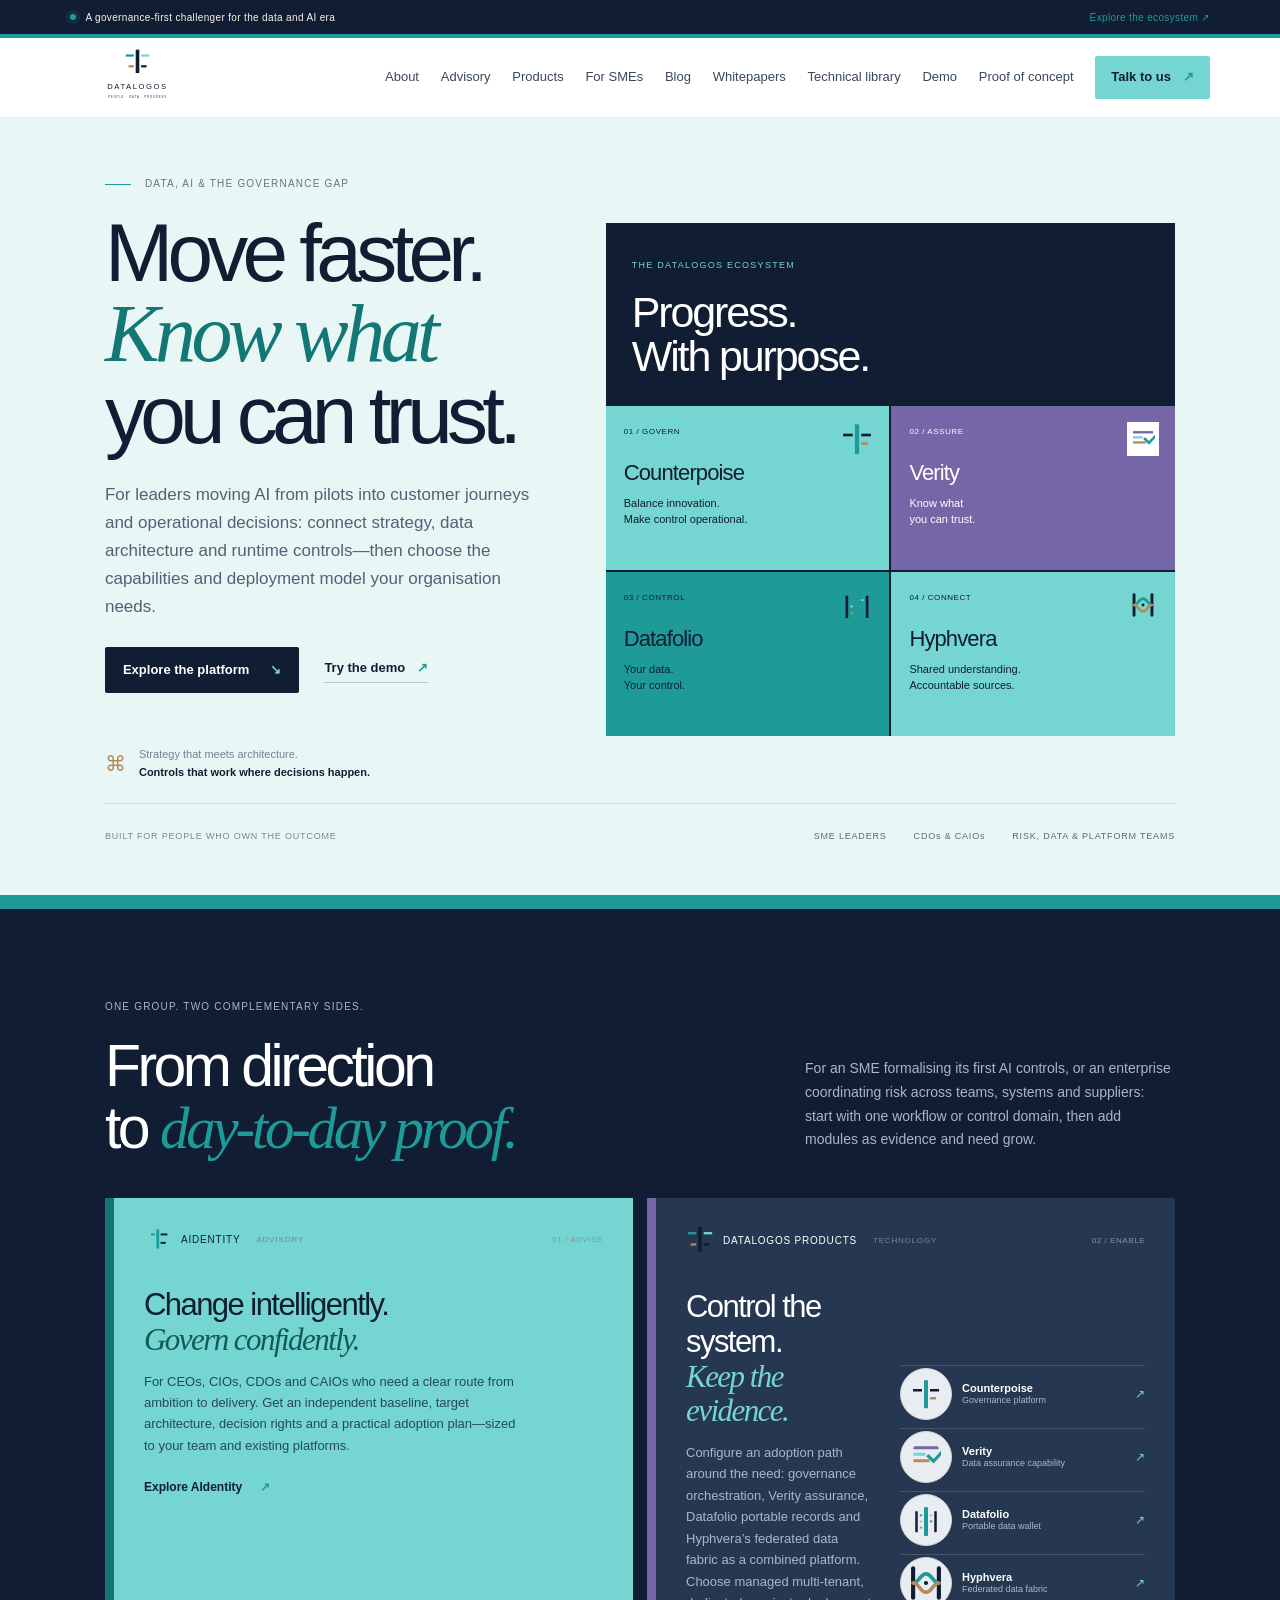
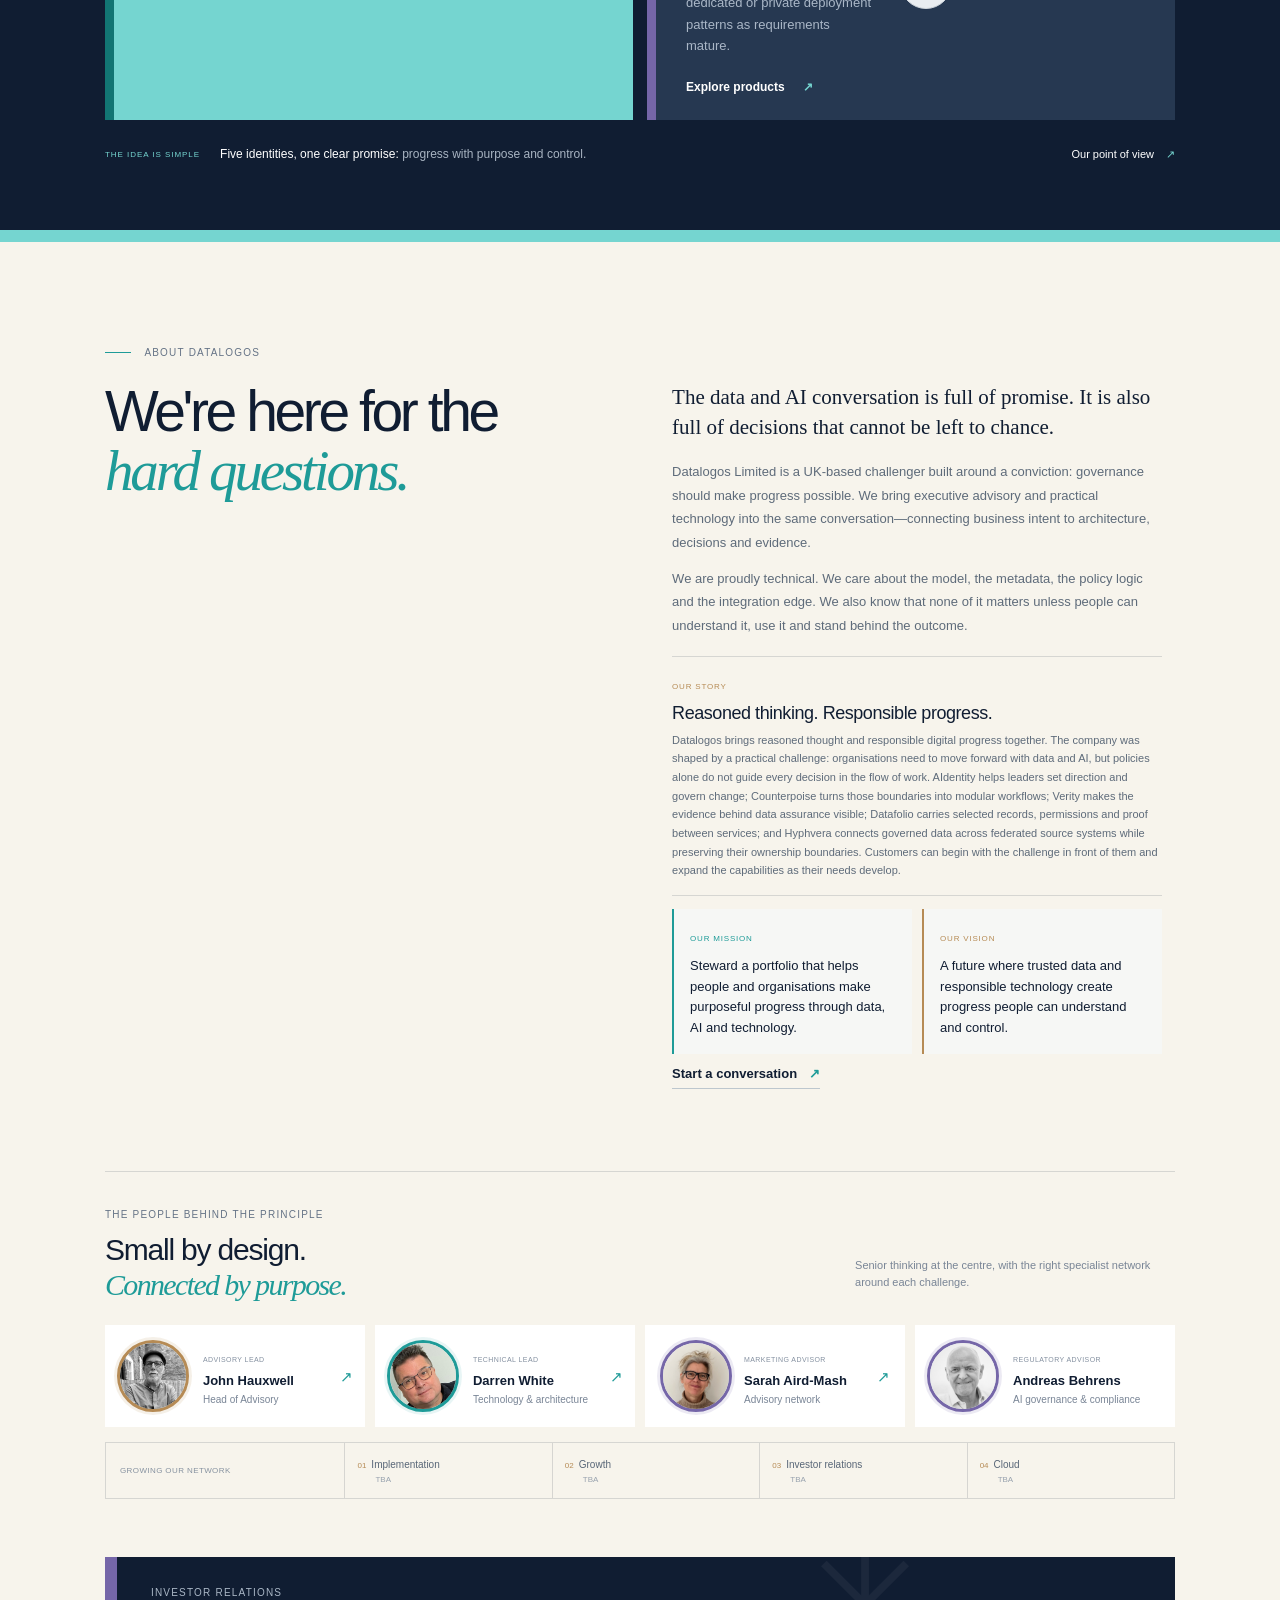
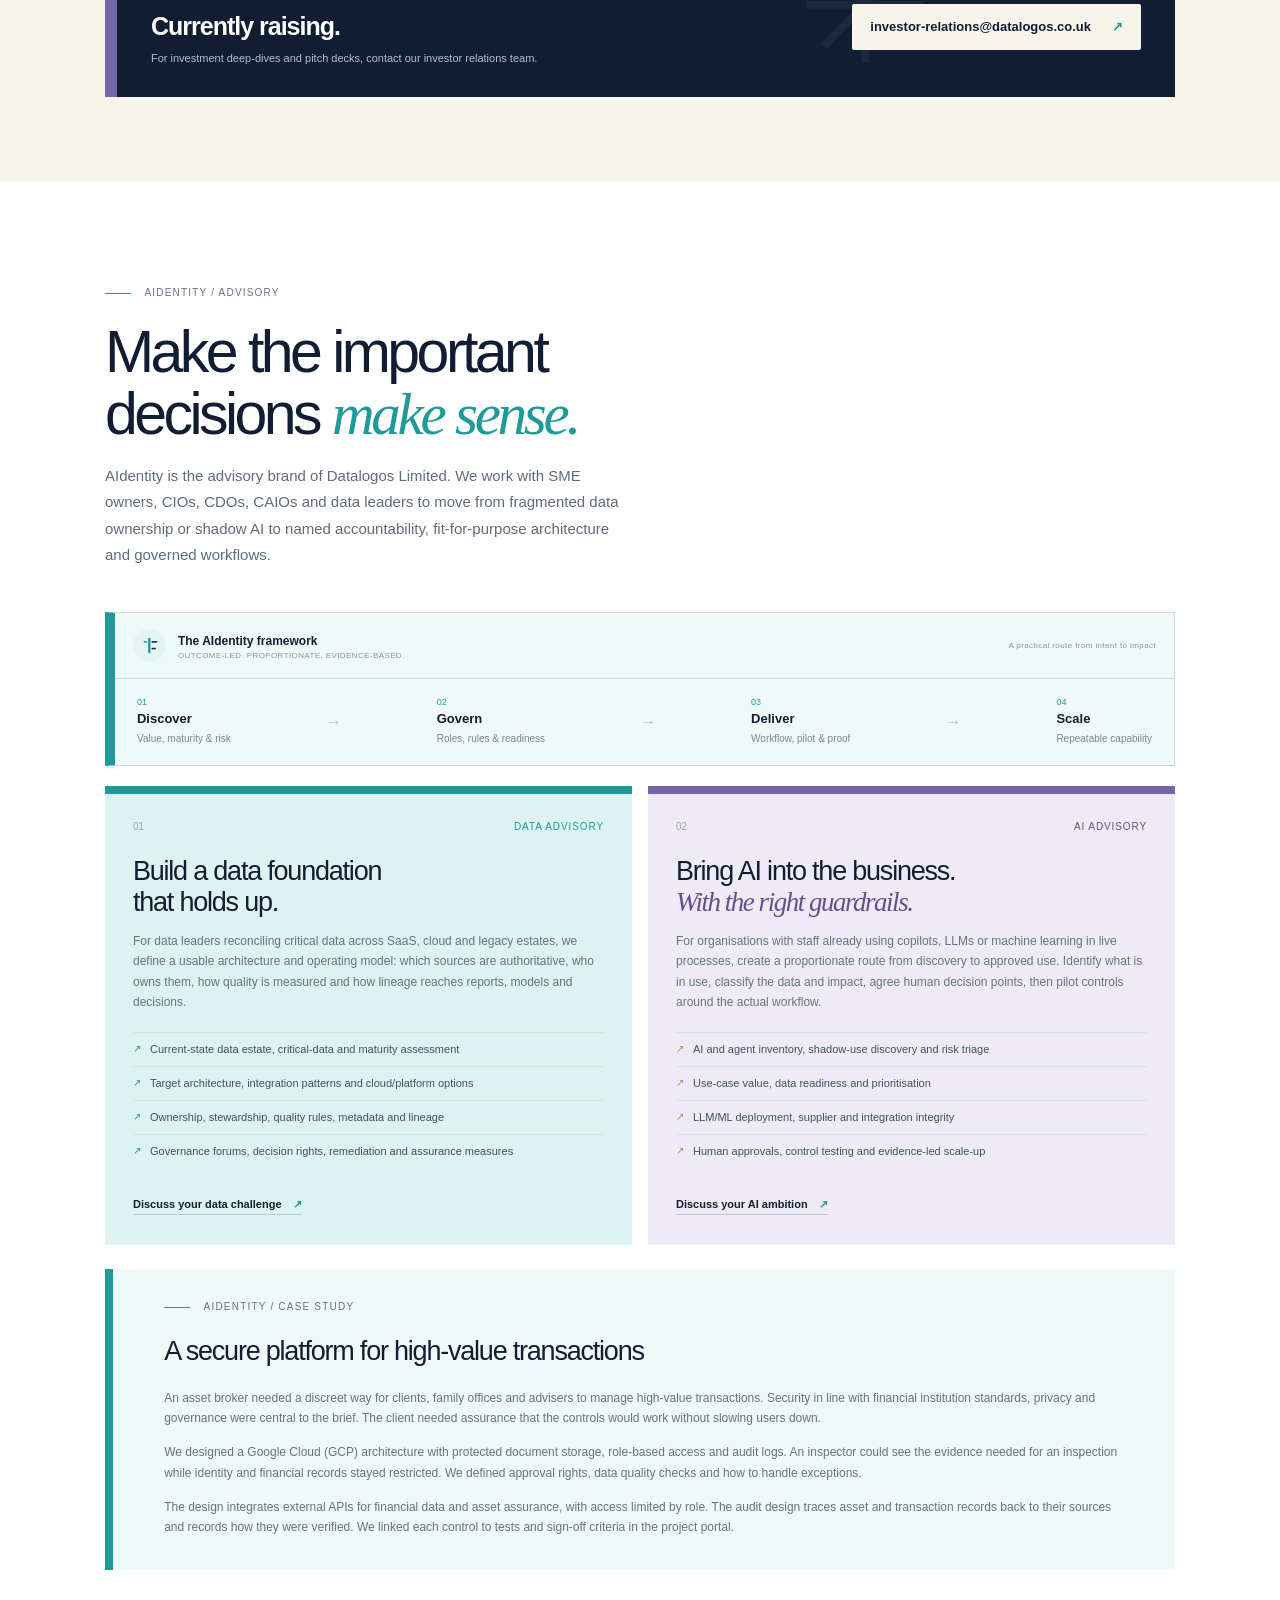
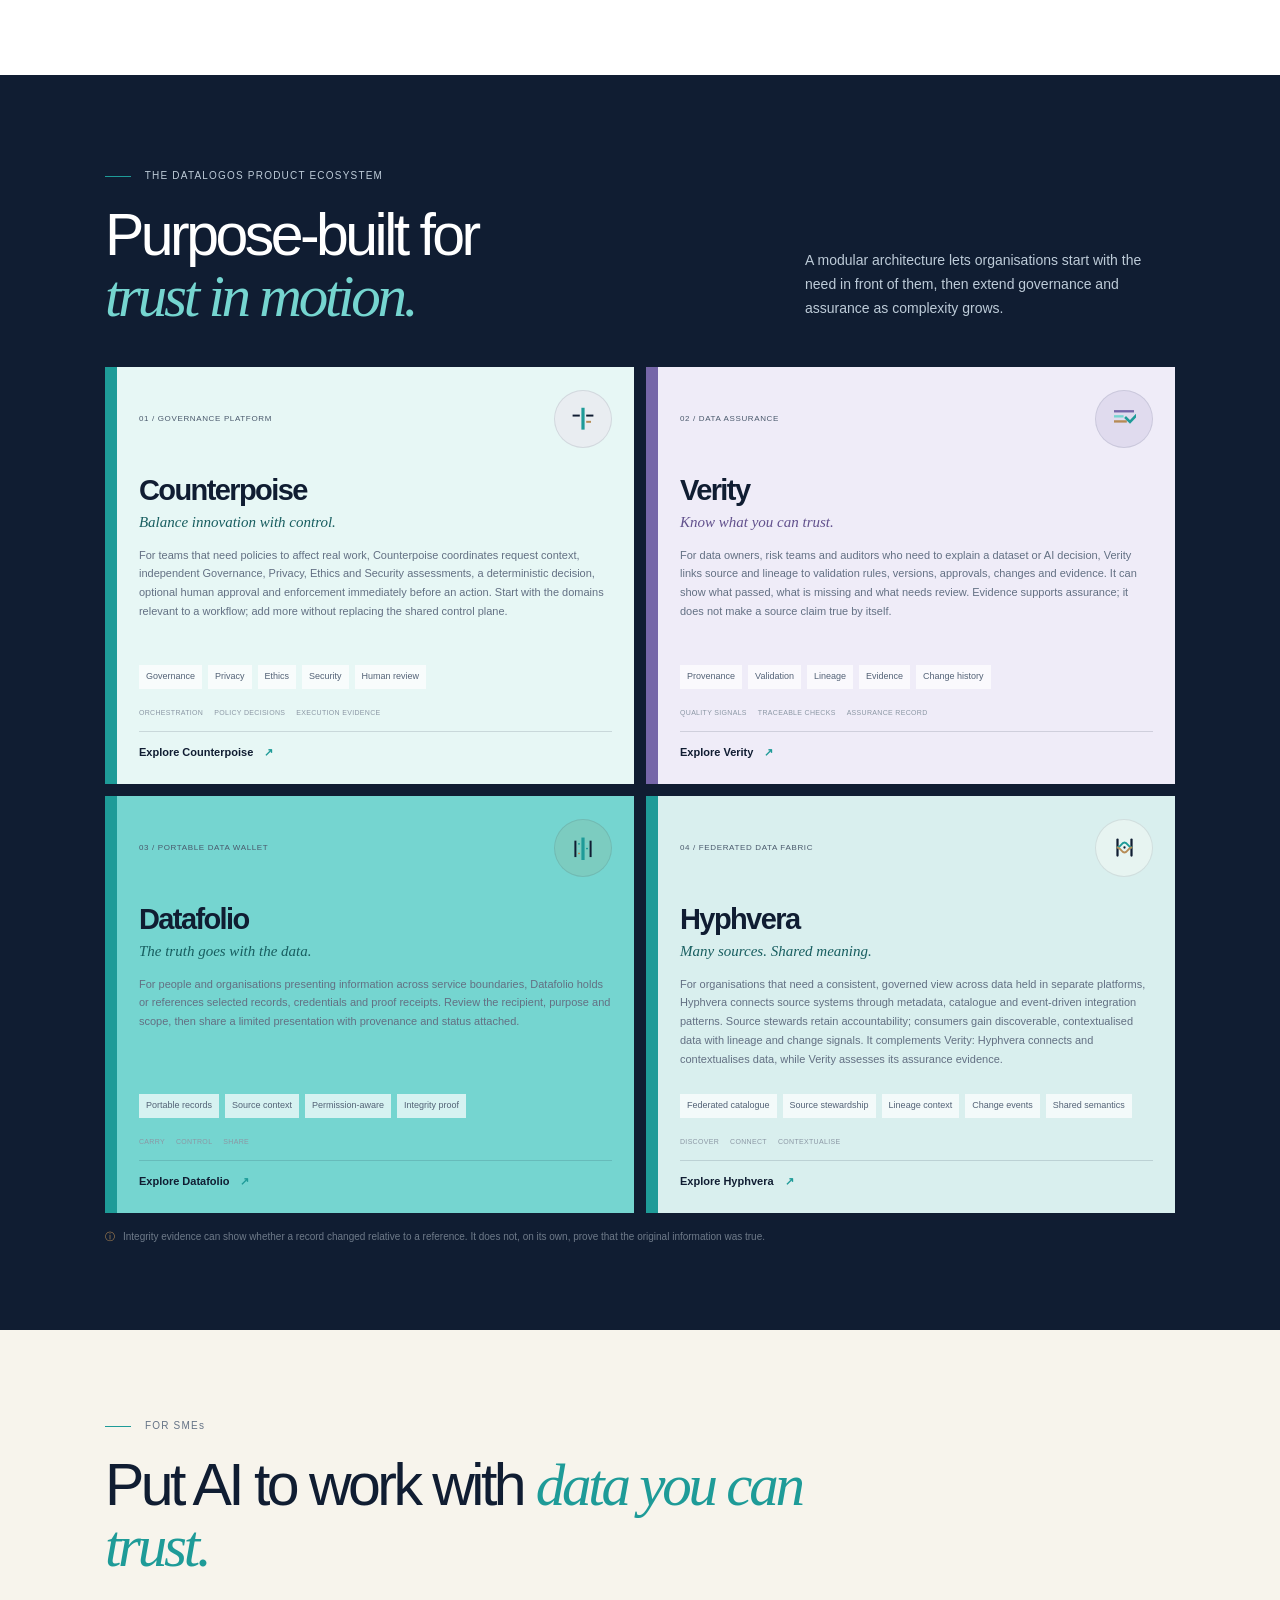
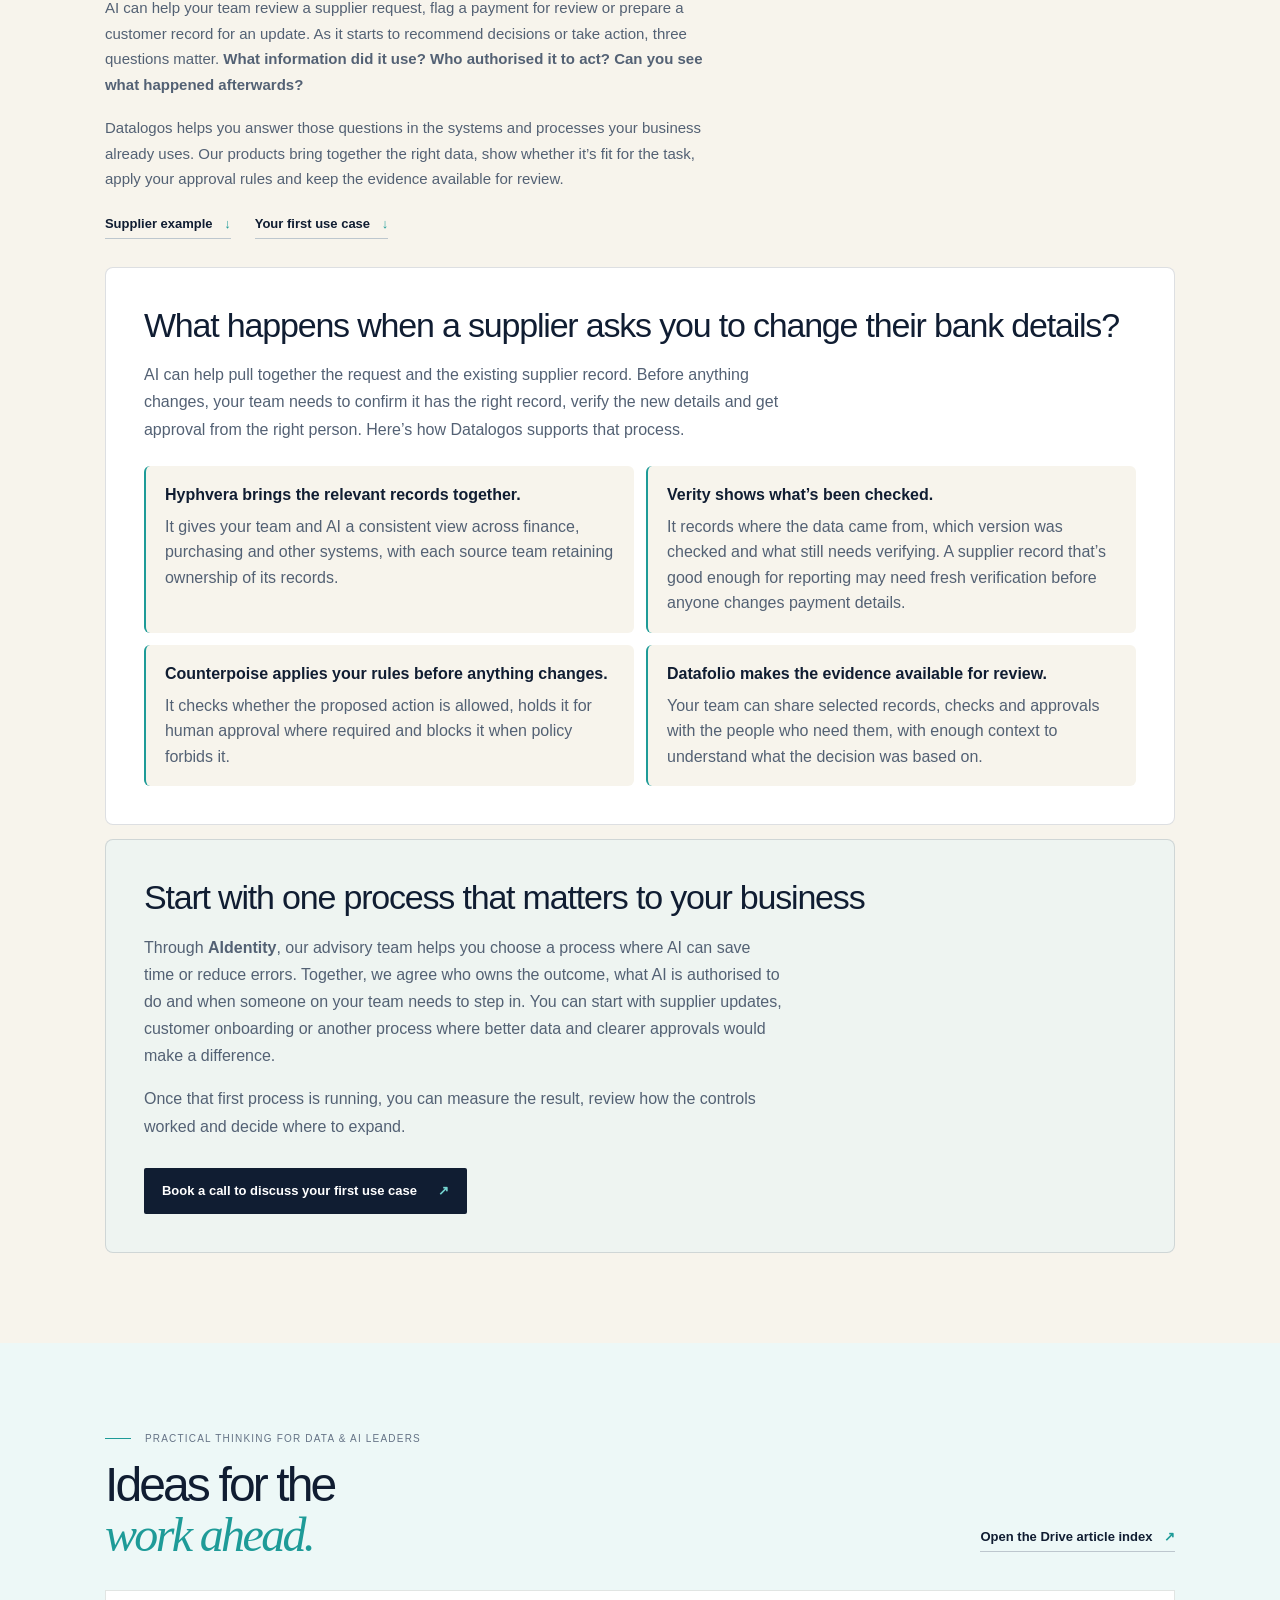
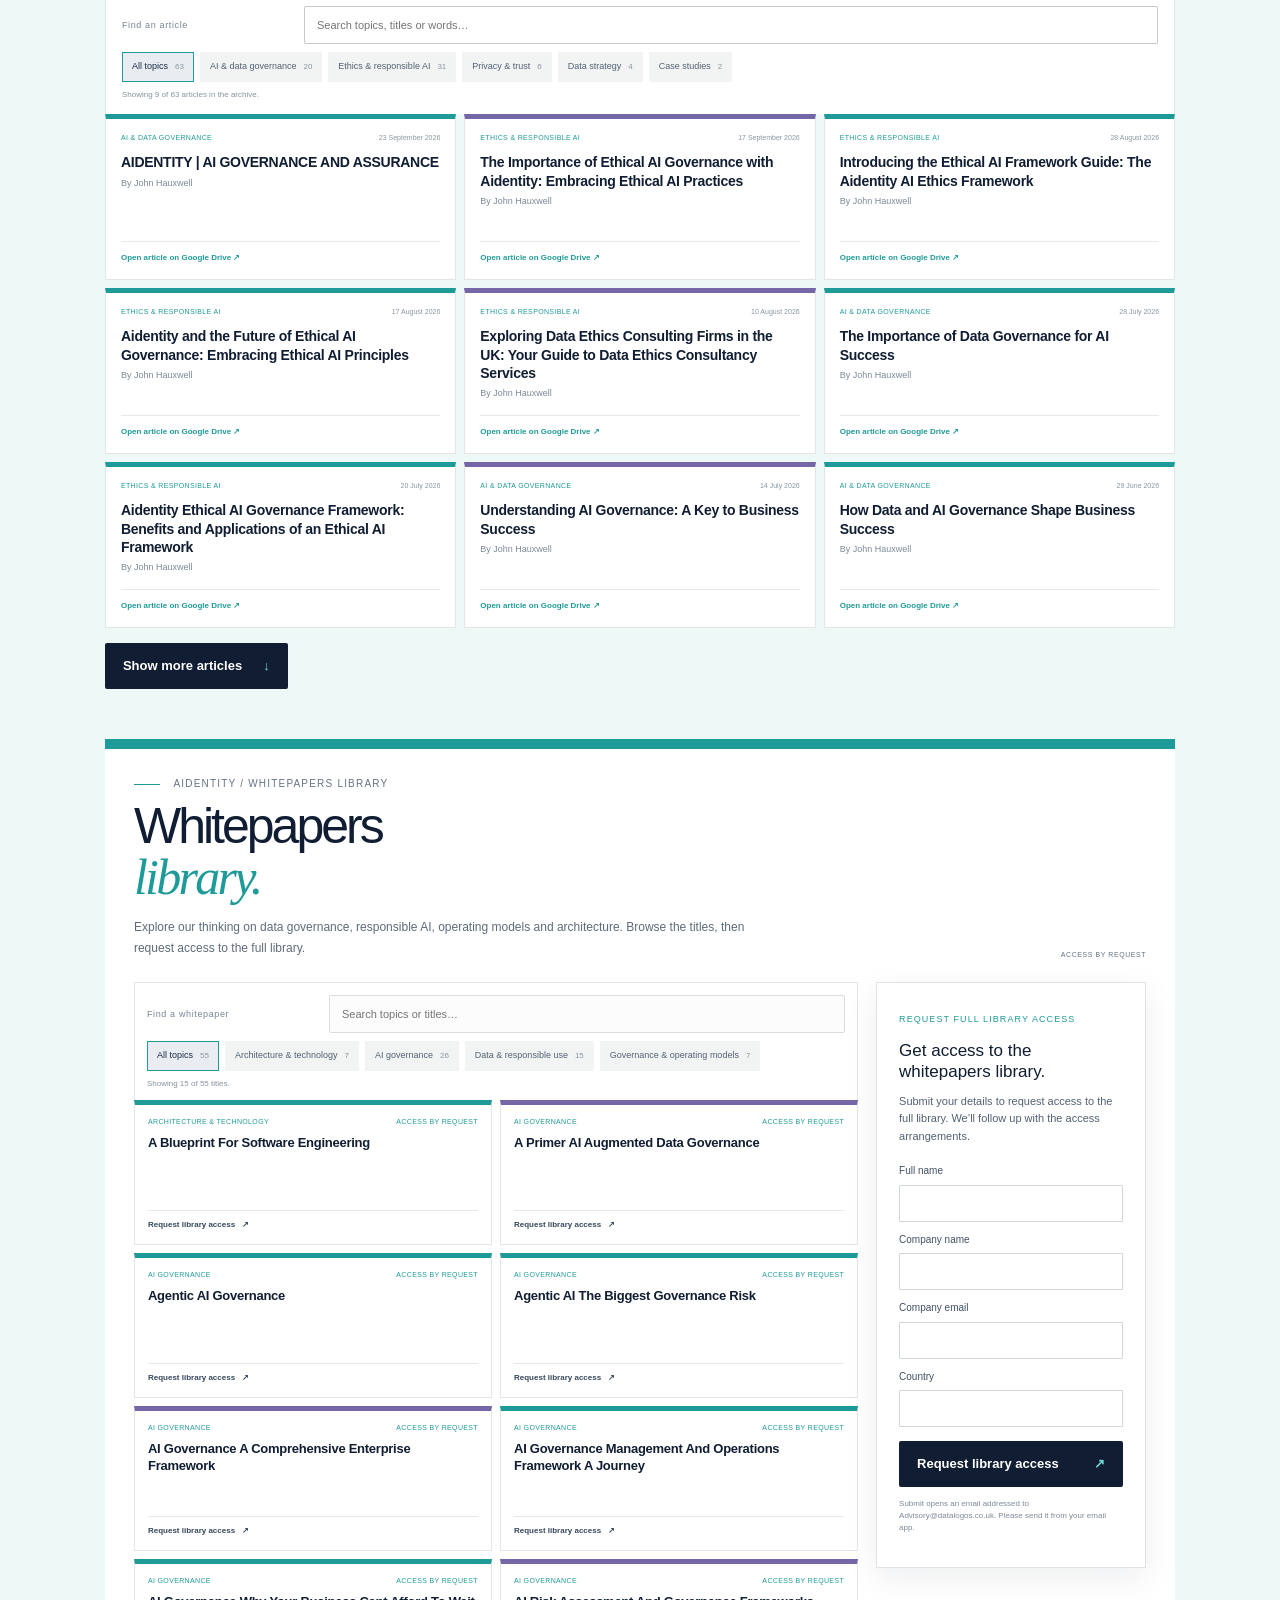
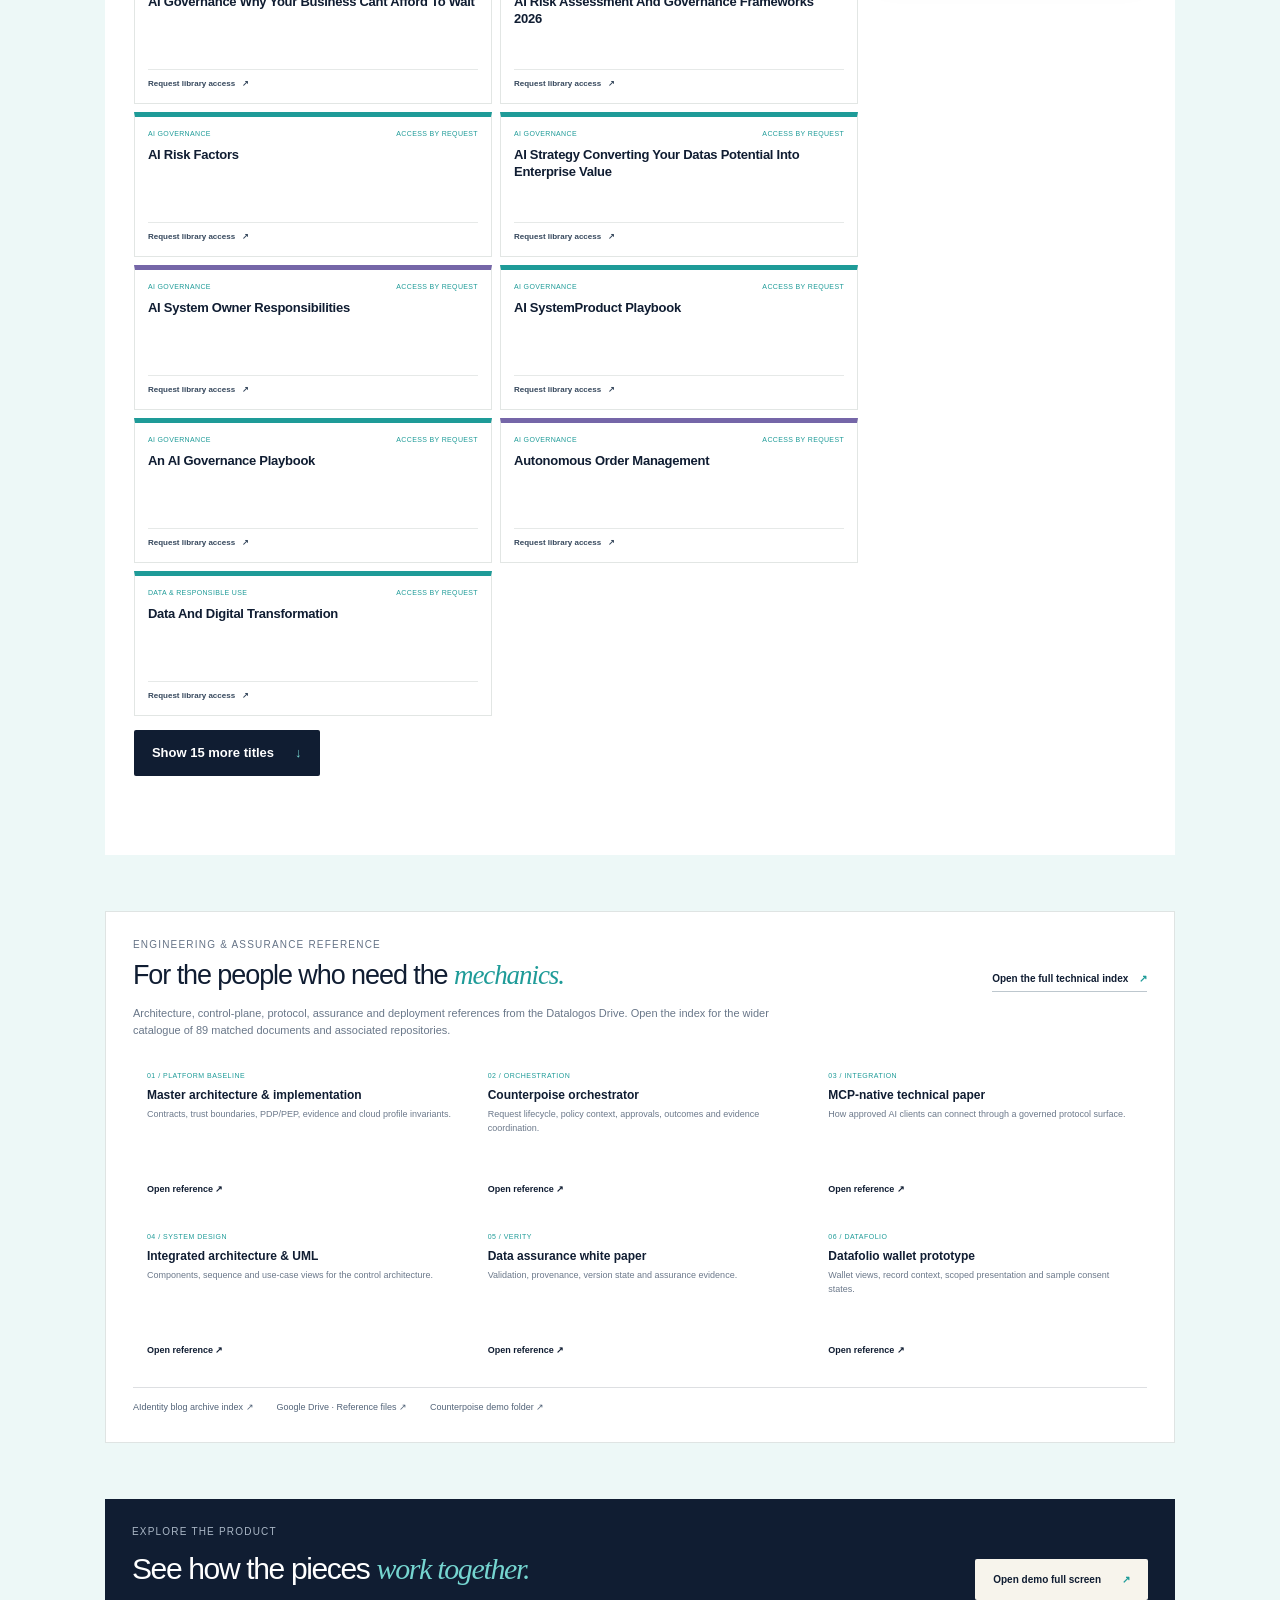
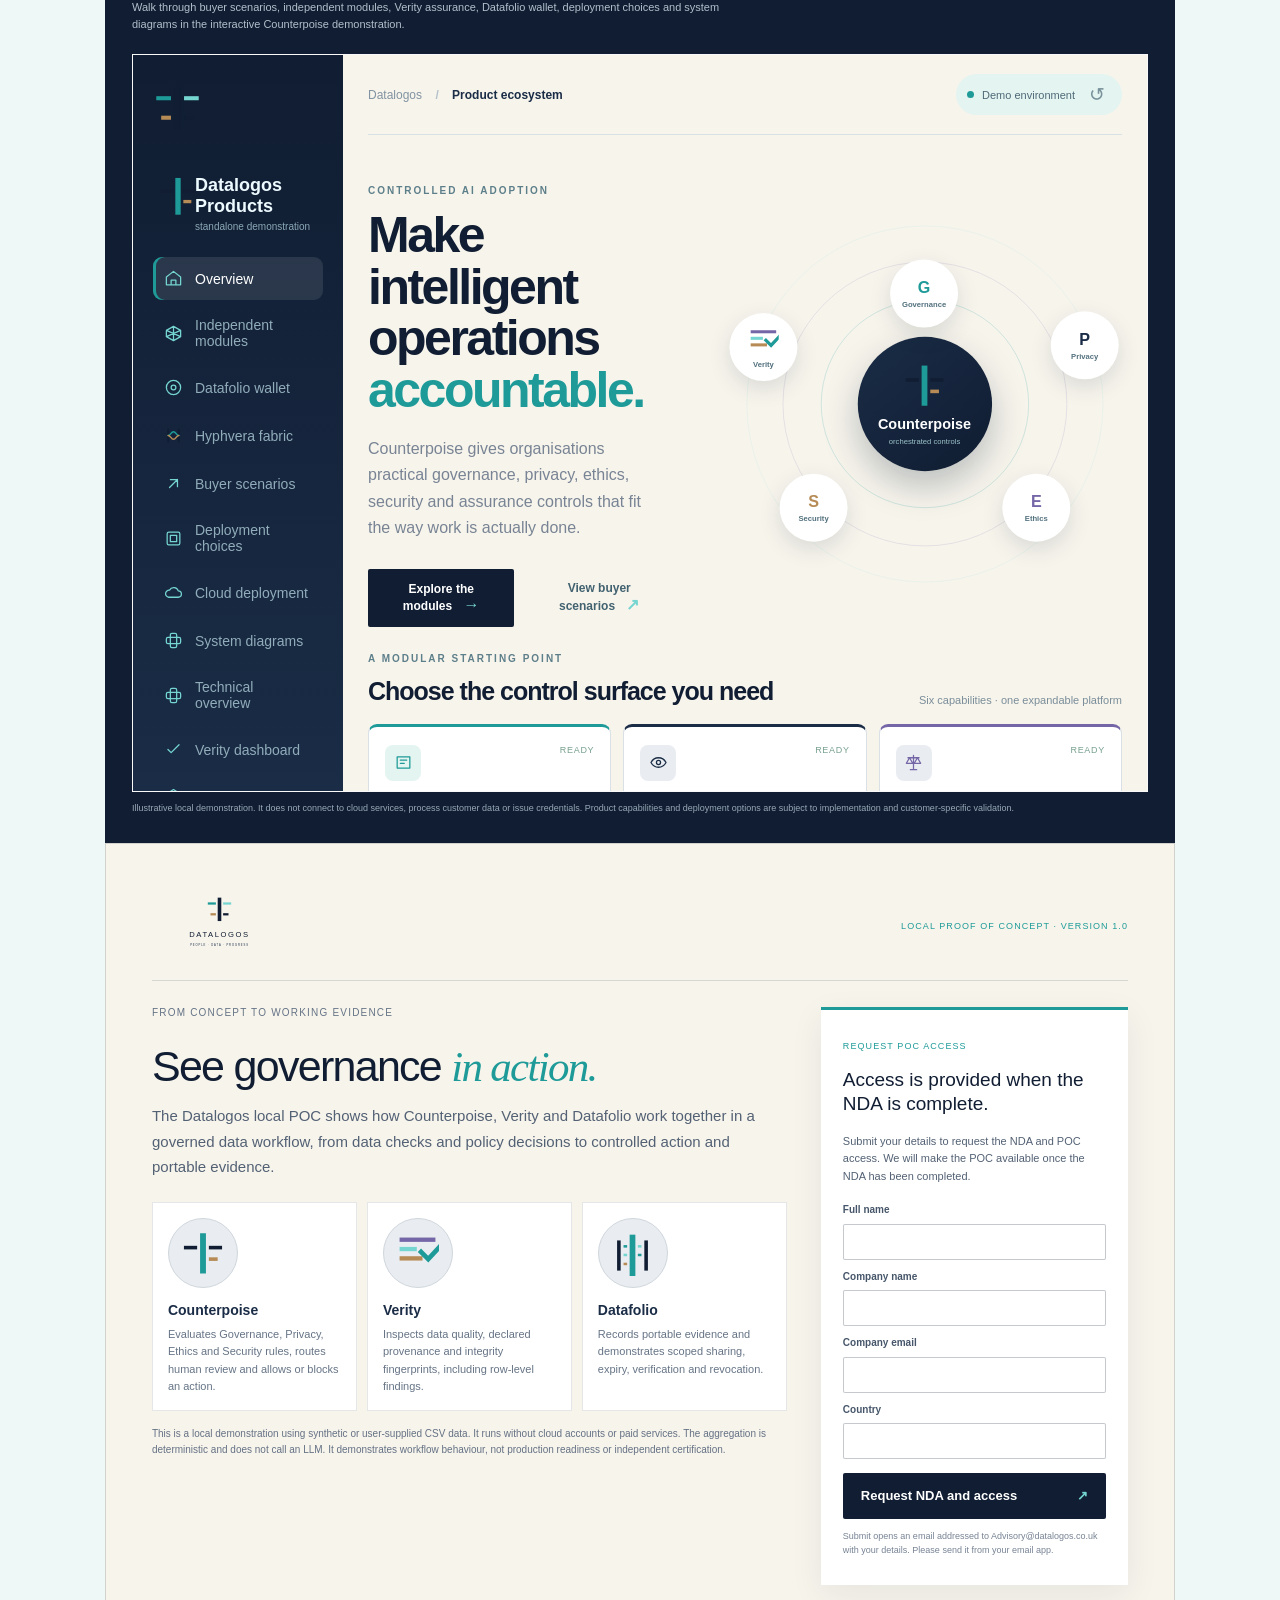
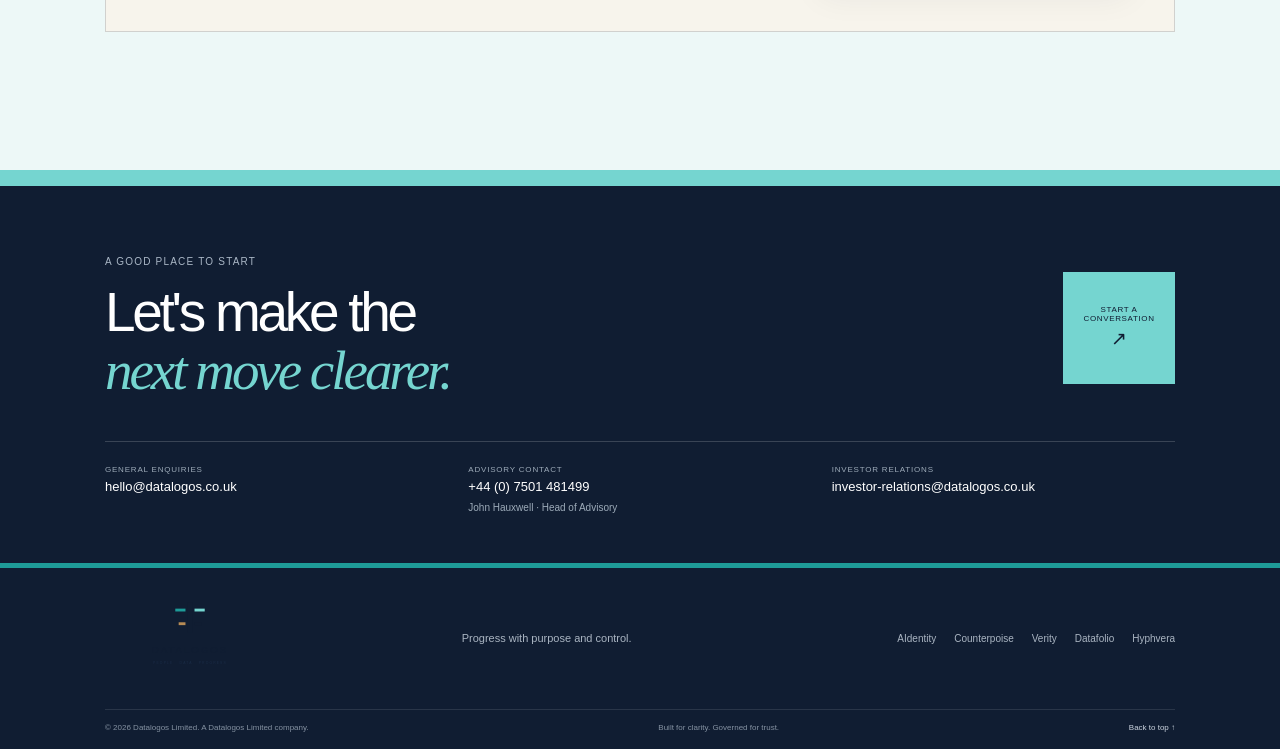
==== commit 60cf3315: "Add files via upload" ====
--- a/index.html
+++ b/index.html
@@ -15,7 +15,7 @@
   <header class="site-header">
     <a class="brand" href="#home" aria-label="Datalogos home"><img class="brand-logo" src="assets/logos/DRAFT-Datalogos-Logo.svg" alt="Datalogos Limited"></a>
     <button class="menu-toggle" aria-expanded="false" aria-controls="primary-nav" aria-label="Open navigation"><span></span><span></span></button>
-    <nav id="primary-nav" aria-label="Main navigation"><a href="#advisory">Advisory</a><a href="#products">Products</a><a href="#about">About</a><a href="#blog">Blog</a><a href="#whitepapers">Whitepapers</a><a href="#technical-library">Technical library</a><a href="#demo">Demo</a><a href="#proof-of-concept">Proof of concept</a><a class="nav-cta" href="#contact">Talk to us <span>↗</span></a></nav>
+    <nav id="primary-nav" aria-label="Main navigation"><a href="#about">About</a><a href="#advisory">Advisory</a><a href="#products">Products</a><a href="#for-smes">For SMEs</a><a href="#blog">Blog</a><a href="#whitepapers">Whitepapers</a><a href="#technical-library">Technical library</a><a href="#demo">Demo</a><a href="#proof-of-concept">Proof of concept</a><a class="nav-cta" href="#contact">Talk to us <span>↗</span></a></nav>
   </header>
   <main id="main">
     <section class="hero section-wrap" id="home">
@@ -49,6 +49,14 @@
       </div>
     </section>
 
+    <section class="about section-wrap" id="about"><div class="about-intro"><div><p class="eyebrow"><span class="eyebrow-line"></span> ABOUT DATALOGOS</p><h2>We're here for the<br><em>hard questions.</em></h2></div><div class="about-copy"><p class="large-copy">The data and AI conversation is full of promise. It is also full of decisions that cannot be left to chance.</p><p>Datalogos Limited is a UK-based challenger built around a conviction: governance should make progress possible. We bring executive advisory and practical technology into the same conversation—connecting business intent to architecture, decisions and evidence.</p><p>We are proudly technical. We care about the model, the metadata, the policy logic and the integration edge. We also know that none of it matters unless people can understand it, use it and stand behind the outcome.</p><div class="our-story"><span>OUR STORY</span><h3>Reasoned thinking. Responsible progress.</h3><p>Datalogos brings reasoned thought and responsible digital progress together. The company was shaped by a practical challenge: organisations need to move forward with data and AI, but policies alone do not guide every decision in the flow of work. AIdentity helps leaders set direction and govern change; Counterpoise turns those boundaries into modular workflows; Verity makes the evidence behind data assurance visible; Datafolio carries selected records, permissions and proof between services; and Hyphvera connects governed data across federated source systems while preserving their ownership boundaries. Customers can begin with the challenge in front of them and expand the capabilities as their needs develop.</p></div><div class="mission-vision"><article><span>OUR MISSION</span><p>Steward a portfolio that helps people and organisations make purposeful progress through data, AI and technology.</p></article><article><span>OUR VISION</span><p>A future where trusted data and responsible technology create progress people can understand and control.</p></article></div><a href="#contact" class="text-link">Start a conversation <span>↗</span></a></div></div>
+      <div class="team-section"><div class="team-title"><div><p class="eyebrow">THE PEOPLE BEHIND THE PRINCIPLE</p><h3>Small by design.<br><em>Connected by purpose.</em></h3></div><p>Senior thinking at the centre, with the right specialist network around each challenge.</p></div>
+        <div class="team-grid"><article class="person-card leadership-card"><div class="person-photo photo-john"><img src="assets/john-hauxwell-portrait.png" alt="John Hauxwell, shown head and shoulders" loading="lazy"></div><div class="person-meta"><span>ADVISORY LEAD</span><h4>John Hauxwell</h4><p>Head of Advisory</p></div><span class="person-arrow">↗</span></article><article class="person-card leadership-card"><div class="person-photo photo-darren"><img src="assets/darren-white-portrait.png" alt="Darren White, Head of Engineering" loading="lazy"></div><div class="person-meta"><span>TECHNICAL LEAD</span><h4>Darren White</h4><p>Technology &amp; architecture</p></div><span class="person-arrow">↗</span></article><article class="person-card"><div class="person-photo photo-sarah"><img src="assets/sarah-aird-mash.png" alt="Sarah Aird-Mash" loading="lazy"></div><div class="person-meta"><span>MARKETING ADVISOR</span><h4>Sarah Aird-Mash</h4><p>Advisory network</p></div><a class="person-arrow" href="https://www.linkedin.com/in/sarahairdmash/" target="_blank" rel="noopener" aria-label="Sarah Aird-Mash on LinkedIn">↗</a></article><article class="person-card leadership-card"><div class="person-photo photo-andreas"><img src="assets/andreas-behrens.jpg" alt="Andreas Behrens" loading="lazy"></div><div class="person-meta"><span>REGULATORY ADVISOR</span><h4>Andreas Behrens</h4><p>AI governance &amp; compliance</p></div></article></div>
+        <div class="network-grid"><span class="network-label">GROWING OUR NETWORK</span><div class="network-role"><span>01</span>Implementation <b>TBA</b></div><div class="network-role"><span>02</span>Growth <b>TBA</b></div><div class="network-role"><span>03</span>Investor relations <b>TBA</b></div><div class="network-role"><span>04</span>Cloud <b>TBA</b></div></div>
+      </div>
+      <aside class="investor-panel"><div><p class="eyebrow eyebrow-light">INVESTOR RELATIONS</p><h3>Currently raising.</h3><p>For investment deep-dives and pitch decks, contact our investor relations team.</p></div><a href="mailto:investor-relations@datalogos.co.uk" class="button button-light">investor-relations@datalogos.co.uk <span>↗</span></a><span class="investor-orbit" aria-hidden="true">✳</span></aside>
+    </section>
+
     <section class="advisory section-wrap" id="advisory"><div class="section-heading"><p class="eyebrow"><span class="eyebrow-line"></span> AIDENTITY / ADVISORY</p><h2>Make the important<br>decisions <em>make sense.</em></h2><p class="section-intro">AIdentity is the advisory brand of Datalogos Limited. We work with SME owners, CIOs, CDOs, CAIOs and data leaders to move from fragmented data ownership or shadow AI to named accountability, fit-for-purpose architecture and governed workflows.</p></div>
       <div class="framework"><div class="framework-label"><span class="framework-icon"><img src="assets/logos/DRAFT-AIdentity-Mark.svg" alt=""></span><div><b>The AIdentity framework</b><small>OUTCOME-LED. PROPORTIONATE. EVIDENCE-BASED.</small></div><span class="framework-note">A practical route from intent to impact</span></div><div class="framework-steps"><div><span>01</span><b>Discover</b><small>Value, maturity &amp; risk</small></div><i>→</i><div><span>02</span><b>Govern</b><small>Roles, rules &amp; readiness</small></div><i>→</i><div><span>03</span><b>Deliver</b><small>Workflow, pilot &amp; proof</small></div><i>→</i><div><span>04</span><b>Scale</b><small>Repeatable capability</small></div></div></div>
       <div class="service-grid"><article class="service-card"><div class="service-number">01 <span>DATA ADVISORY</span></div><h3>Build a data foundation<br>that holds up.</h3><p>For data leaders reconciling critical data across SaaS, cloud and legacy estates, we define a usable architecture and operating model: which sources are authoritative, who owns them, how quality is measured and how lineage reaches reports, models and decisions.</p><ul><li>Current-state data estate, critical-data and maturity assessment</li><li>Target architecture, integration patterns and cloud/platform options</li><li>Ownership, stewardship, quality rules, metadata and lineage</li><li>Governance forums, decision rights, remediation and assurance measures</li></ul><a class="text-link" href="#contact">Discuss your data challenge <span>↗</span></a></article>
@@ -71,12 +79,35 @@
       </div><p class="claims-note"><span>ⓘ</span> Integrity evidence can show whether a record changed relative to a reference. It does not, on its own, prove that the original information was true.</p>
     </div></section>
 
-    <section class="about section-wrap" id="about"><div class="about-intro"><div><p class="eyebrow"><span class="eyebrow-line"></span> ABOUT DATALOGOS</p><h2>We're here for the<br><em>hard questions.</em></h2></div><div class="about-copy"><p class="large-copy">The data and AI conversation is full of promise. It is also full of decisions that cannot be left to chance.</p><p>Datalogos Limited is a UK-based challenger built around a conviction: governance should make progress possible. We bring executive advisory and practical technology into the same conversation—connecting business intent to architecture, decisions and evidence.</p><p>We are proudly technical. We care about the model, the metadata, the policy logic and the integration edge. We also know that none of it matters unless people can understand it, use it and stand behind the outcome.</p><div class="our-story"><span>OUR STORY</span><h3>Reasoned thinking. Responsible progress.</h3><p>Datalogos brings reasoned thought and responsible digital progress together. The company was shaped by a practical challenge: organisations need to move forward with data and AI, but policies alone do not guide every decision in the flow of work. AIdentity helps leaders set direction and govern change; Counterpoise turns those boundaries into modular workflows; Verity makes the evidence behind data assurance visible; Datafolio carries selected records, permissions and proof between services; and Hyphvera connects governed data across federated source systems while preserving their ownership boundaries. Customers can begin with the challenge in front of them and expand the capabilities as their needs develop.</p></div><div class="mission-vision"><article><span>OUR MISSION</span><p>Steward a portfolio that helps people and organisations make purposeful progress through data, AI and technology.</p></article><article><span>OUR VISION</span><p>A future where trusted data and responsible technology create progress people can understand and control.</p></article></div><a href="#contact" class="text-link">Start a conversation <span>↗</span></a></div></div>
-      <div class="team-section"><div class="team-title"><div><p class="eyebrow">THE PEOPLE BEHIND THE PRINCIPLE</p><h3>Small by design.<br><em>Connected by purpose.</em></h3></div><p>Senior thinking at the centre, with the right specialist network around each challenge.</p></div>
-        <div class="team-grid"><article class="person-card leadership-card"><div class="person-photo photo-john"><img src="assets/john-hauxwell-portrait.png" alt="John Hauxwell, shown head and shoulders" loading="lazy"></div><div class="person-meta"><span>ADVISORY LEAD</span><h4>John Hauxwell</h4><p>Head of Advisory</p></div><span class="person-arrow">↗</span></article><article class="person-card leadership-card"><div class="person-photo photo-darren"><img src="assets/darren-white-portrait.png" alt="Darren White, Head of Engineering" loading="lazy"></div><div class="person-meta"><span>TECHNICAL LEAD</span><h4>Darren White</h4><p>Technology &amp; architecture</p></div><span class="person-arrow">↗</span></article><article class="person-card"><div class="person-photo photo-sarah"><img src="assets/sarah-aird-mash.png" alt="Sarah Aird-Mash" loading="lazy"></div><div class="person-meta"><span>MARKETING ADVISOR</span><h4>Sarah Aird-Mash</h4><p>Advisory network</p></div><a class="person-arrow" href="https://www.linkedin.com/in/sarahairdmash/" target="_blank" rel="noopener" aria-label="Sarah Aird-Mash on LinkedIn">↗</a></article><article class="person-card leadership-card"><div class="person-photo photo-andreas"><img src="assets/andreas-behrens.jpg" alt="Andreas Behrens" loading="lazy"></div><div class="person-meta"><span>REGULATORY ADVISOR</span><h4>Andreas Behrens</h4><p>AI governance &amp; compliance</p></div></article></div>
-        <div class="network-grid"><span class="network-label">GROWING OUR NETWORK</span><div class="network-role"><span>01</span>Implementation <b>TBA</b></div><div class="network-role"><span>02</span>Growth <b>TBA</b></div><div class="network-role"><span>03</span>Investor relations <b>TBA</b></div><div class="network-role"><span>04</span>Cloud <b>TBA</b></div></div>
+    <section class="sme-section section-wrap" id="for-smes" aria-labelledby="sme-title">
+      <div class="section-heading">
+        <p class="eyebrow"><span class="eyebrow-line"></span> FOR SMEs</p>
+        <h2 id="sme-title">Put AI to work with <em>data you can trust.</em></h2>
+        <p class="section-intro">AI can help your team review a supplier request, flag a payment for review or prepare a customer record for an update. As it starts to recommend decisions or take action, three questions matter. <strong>What information did it use? Who authorised it to act? Can you see what happened afterwards?</strong></p>
+        <p class="section-intro">Datalogos helps you answer those questions in the systems and processes your business already uses. Our products bring together the right data, show whether it’s fit for the task, apply your approval rules and keep the evidence available for review.</p>
       </div>
-      <aside class="investor-panel"><div><p class="eyebrow eyebrow-light">INVESTOR RELATIONS</p><h3>Currently raising.</h3><p>For investment deep-dives and pitch decks, contact our investor relations team.</p></div><a href="mailto:investor-relations@datalogos.co.uk" class="button button-light">investor-relations@datalogos.co.uk <span>↗</span></a><span class="investor-orbit" aria-hidden="true">✳</span></aside>
+      <div class="sme-nav" role="navigation" aria-label="In this section">
+        <a class="text-link" href="#sme-supplier-example">Supplier example <span aria-hidden="true">↓</span></a>
+        <a class="text-link" href="#sme-first-use-case">Your first use case <span aria-hidden="true">↓</span></a>
+      </div>
+
+      <div class="sme-example" id="sme-supplier-example">
+        <h3>What happens when a supplier asks you to change their bank details?</h3>
+        <p>AI can help pull together the request and the existing supplier record. Before anything changes, your team needs to confirm it has the right record, verify the new details and get approval from the right person. Here’s how Datalogos supports that process.</p>
+        <ol class="sme-steps">
+          <li><h4>Hyphvera brings the relevant records together.</h4><p>It gives your team and AI a consistent view across finance, purchasing and other systems, with each source team retaining ownership of its records.</p></li>
+          <li><h4>Verity shows what’s been checked.</h4><p>It records where the data came from, which version was checked and what still needs verifying. A supplier record that’s good enough for reporting may need fresh verification before anyone changes payment details.</p></li>
+          <li><h4>Counterpoise applies your rules before anything changes.</h4><p>It checks whether the proposed action is allowed, holds it for human approval where required and blocks it when policy forbids it.</p></li>
+          <li><h4>Datafolio makes the evidence available for review.</h4><p>Your team can share selected records, checks and approvals with the people who need them, with enough context to understand what the decision was based on.</p></li>
+        </ol>
+      </div>
+
+      <div class="sme-first-use-case" id="sme-first-use-case">
+        <h3>Start with one process that matters to your business</h3>
+        <p>Through <strong>AIdentity</strong>, our advisory team helps you choose a process where AI can save time or reduce errors. Together, we agree who owns the outcome, what AI is authorised to do and when someone on your team needs to step in. You can start with supplier updates, customer onboarding or another process where better data and clearer approvals would make a difference.</p>
+        <p>Once that first process is running, you can measure the result, review how the controls worked and decide where to expand.</p>
+        <a class="button button-primary" href="https://calendar.app.google/P6oJz5nY9h4uBVU18">Book a call to discuss your first use case <span aria-hidden="true">↗</span></a>
+      </div>
     </section>
 
     <section class="insights section-soft" id="insights"><div class="section-wrap"><div class="insights-head" id="blog"><div><p class="eyebrow"><span class="eyebrow-line"></span> PRACTICAL THINKING FOR DATA &amp; AI LEADERS</p><h2>Ideas for the<br><em>work ahead.</em></h2></div><a href="https://docs.google.com/document/d/1p-uIw8ZQVttJ6Evd7VuG0TJlMjioHAsbzqIUb3a18Lc/edit?usp=drivesdk" class="text-link" target="_blank" rel="noopener">Open the Drive article index <span>↗</span></a></div>
--- a/styles.css
+++ b/styles.css
@@ -1,6 +1,6 @@
-:root{--navy:#101d32;--ink:#1a2c46;--ivory:#f7f4ec;--white:#fff;--teal:#1e9b98;--cyan:#75d5d0;--bronze:#b68b55;--stone:#788494;--purple:#7566a8;--silver:#e9edf1;--amber:#e7af57;--line:rgba(16,29,50,.14);--sans:'Aptos','Segoe UI',Arial,sans-serif;--mono:'DM Mono',monospace}*{box-sizing:border-box}html{scroll-behavior:smooth;scroll-padding-top:90px}body{margin:0;background:#fff;color:var(--navy);font-family:var(--sans);font-size:16px;line-height:1.55;-webkit-font-smoothing:antialiased}a{color:inherit;text-decoration:none}button,input{font:inherit}.skip-link{position:absolute;top:-50px;left:16px;padding:10px;background:white;z-index:20}.skip-link:focus{top:12px}.announcement{height:34px;padding:0 5.5%;display:flex;align-items:center;gap:9px;background:#0b1729;color:#d8e1e8;font:10px var(--mono);letter-spacing:.035em}.announcement a{margin-left:auto;color:var(--cyan)}.pulse{width:6px;height:6px;border-radius:50%;background:var(--teal);box-shadow:0 0 0 4px rgba(30,155,152,.13)}.site-header{height:80px;padding:0 5.5%;display:flex;align-items:center;justify-content:space-between;background:rgba(255,255,255,.96);border-bottom:1px solid rgba(16,29,50,.08);position:sticky;top:0;z-index:10;backdrop-filter:blur(14px)}.brand{display:flex;align-items:center;gap:11px;font-size:19px;font-weight:700;letter-spacing:-.04em}.brand-ltd{display:block;font:8px var(--mono);letter-spacing:.19em;color:var(--stone);margin-top:-2px}.brand-mark{width:25px;height:25px;position:relative;display:inline-grid;grid-template-columns:1fr 1fr;gap:3px;transform:rotate(45deg)}.brand-mark i{border:1.5px solid var(--bronze);border-radius:2px}.brand-mark i:nth-child(2),.brand-mark i:nth-child(3){border-color:var(--teal)}nav{display:flex;align-items:center;gap:35px;font-size:13px;color:#39485a}nav a{transition:color .2s}nav a:hover,.text-link:hover{color:var(--teal)}.nav-cta{padding:10px 15px;border:1px solid #bac3cb;border-radius:2px;color:var(--navy);font-weight:600}.nav-cta span{padding-left:8px;color:var(--teal)}.menu-toggle{display:none}.section-wrap{padding-left:8.2%;padding-right:8.2%}.hero{min-height:690px;padding-top:82px;padding-bottom:28px;position:relative;display:grid;grid-template-columns:.88fr 1.12fr;align-items:center;column-gap:4%;overflow:hidden}.eyebrow{margin:0 0 24px;font:10px var(--mono);letter-spacing:.12em;color:#657386}.eyebrow-line{display:inline-block;width:26px;height:1px;background:var(--teal);vertical-align:middle;margin-right:10px}.hero h1{font-size:clamp(55px,6.4vw,90px);line-height:.98;letter-spacing:-.07em;margin:0;font-weight:500}.hero h1 em,.section-heading h2 em,.ecosystem h2 em,.service-card h3 em,.about h2 em,.team-title h3 em,.insights h2 em,.library-panel h3 em,.contact h2 em{font-family:Georgia,serif;font-weight:400;color:var(--teal);letter-spacing:-.055em}.hero-lede{max-width:455px;color:#536174;font-size:17px;line-height:1.65;margin:26px 0 26px}.hero-actions{display:flex;align-items:center;gap:25px}.button{display:inline-flex;align-items:center;gap:21px;padding:13px 18px;font-size:13px;font-weight:600;border:0;border-radius:2px;transition:transform .2s,background .2s}.button:hover{transform:translateY(-2px)}.button-primary{background:var(--navy);color:#fff}.button-primary span{color:var(--cyan)}.text-link{font-size:13px;font-weight:600;border-bottom:1px solid #bdc7ce;padding-bottom:4px;transition:color .2s}.text-link span{color:var(--teal);margin-left:8px}.hero-proof{display:flex;align-items:center;gap:13px;margin-top:53px;color:#728092;font-size:11px;line-height:1.6}.hero-proof b{font-weight:600;color:var(--navy)}.proof-icon{font-size:21px;color:var(--bronze)}.hero-art{height:495px;position:relative;margin-top:10px;background:linear-gradient(140deg,#f2f5f4,#fbfaf6 65%);overflow:hidden}.art-grid{position:absolute;inset:0;background-image:linear-gradient(rgba(16,29,50,.05) 1px,transparent 1px),linear-gradient(90deg,rgba(16,29,50,.05) 1px,transparent 1px);background-size:36px 36px;mask-image:linear-gradient(140deg,black,transparent 90%)}.orbit{position:absolute;border:1px solid rgba(30,155,152,.35);border-radius:50%;left:50%;top:48%;transform:translate(-50%,-50%) rotate(-27deg)}.orbit-outer{width:405px;height:270px;border-color:rgba(182,139,85,.42)}.orbit-mid{width:320px;height:220px;transform:translate(-50%,-50%) rotate(30deg)}.orbit-inner{width:220px;height:300px;transform:translate(-50%,-50%) rotate(67deg);border-color:rgba(117,102,168,.24)}.core-mark{position:absolute;left:50%;top:48%;transform:translate(-50%,-50%);width:130px;height:130px;border-radius:50%;background:var(--navy);color:#fff;display:flex;flex-direction:column;align-items:center;justify-content:center;gap:5px;box-shadow:0 14px 45px #101d3238;font:9px var(--mono);letter-spacing:.12em;text-align:center}.core-symbol{font:31px var(--sans);color:var(--cyan)}.orbit-node{position:absolute;background:#fff;padding:8px 10px;box-shadow:0 5px 18px #101d3213;font:9px var(--mono);letter-spacing:.07em}.orbit-node span{color:var(--teal);margin-right:7px}.node-a{left:19%;top:25%}.node-b{right:12%;top:46%}.node-c{left:28%;bottom:20%}.art-note{position:absolute;background:rgba(255,255,255,.93);padding:9px 12px;font-size:10px;color:#6e7988;box-shadow:0 5px 20px #101d3210}.art-note b{color:var(--navy)}.note-dot{display:inline-block;width:6px;height:6px;border-radius:50%;margin-right:7px}.teal{background:var(--teal)}.bronze{background:var(--bronze)}.note-top{right:3%;top:12%}.note-bottom{left:5%;bottom:9%}.art-caption{position:absolute;bottom:0;left:0;right:0;height:39px;background:var(--navy);display:flex;justify-content:space-between;align-items:center;padding:0 15px;color:#cbd4df;font:8px var(--mono);letter-spacing:.07em}.art-caption span:last-child{color:var(--cyan)}.hero-bottom{position:absolute;bottom:0;left:8.2%;right:8.2%;height:64px;border-top:1px solid var(--line);display:flex;align-items:center;justify-content:space-between;color:#798597;font:9px var(--mono);letter-spacing:.09em}.hero-bottom div{display:flex;gap:27px}.hero-bottom div span{color:#596779}.section-dark{background:var(--navy);color:#fff}.ecosystem{padding:92px 0 66px}.section-heading{margin-bottom:39px}.split-heading{display:flex;justify-content:space-between;align-items:flex-end;gap:40px}.eyebrow-light{color:#aab7c6}.ecosystem h2,.section-heading h2,.about h2,.insights h2,.contact h2{font-size:clamp(42px,5vw,64px);line-height:1.04;letter-spacing:-.06em;font-weight:500;margin:0}.ecosystem h2 em,.contact h2 em{color:var(--cyan)}.heading-aside{max-width:370px;margin:0 0 7px;color:#aab6c5;font-size:14px;line-height:1.7}.ecosystem-grid{display:grid;grid-template-columns:1fr 1fr;gap:14px}.ecosystem-card{min-height:390px;padding:27px 30px 23px;position:relative;overflow:hidden}.advisory-card{background:#f7f4ec;color:var(--navy)}.products-card{background:#172944}.card-top{display:flex;align-items:center;justify-content:space-between;position:relative;z-index:1}.brand-kicker{display:flex;align-items:center;gap:9px;font:10px var(--mono);letter-spacing:.08em}.brand-kicker small{color:#798495;font-size:8px;margin-left:7px}.mini-mark{width:25px;height:25px;border-radius:50%;display:grid;place-items:center;font:13px Georgia;color:#fff;background:var(--teal)}.product-mark{background:var(--navy);color:var(--cyan)}.card-index{font:8px var(--mono);color:#8994a1;letter-spacing:.07em}.ecosystem-card h3{position:relative;z-index:1;font-size:31px;line-height:1.12;letter-spacing:-.05em;font-weight:500;margin:35px 0 13px}.ecosystem-card h3 em{font-family:Georgia,serif;color:var(--teal);font-weight:400}.products-card h3 em{color:var(--cyan)}.ecosystem-card>p{position:relative;z-index:1;max-width:385px;color:#626f7e;font-size:13px;line-height:1.65;margin:0}.products-card>p{color:#aab7c7;max-width:370px}.card-link{display:inline-flex;gap:18px;align-items:center;margin-top:22px;font-size:12px;font-weight:700;position:relative;z-index:1}.card-link span{color:var(--teal)}.products-card .card-link span{color:var(--cyan)}.advisory-graphic{position:absolute;right:-25px;bottom:-95px;width:270px;height:230px;border:1px solid #1e9b983d;border-radius:50%;transform:rotate(-35deg)}.graphic-ring{position:absolute;inset:18px 31px;border:1px solid #b68b5566;border-radius:50%}.ring-2{inset:40px 70px;border-color:#1e9b9866}.graphic-node{position:absolute;left:48%;top:45%;width:45px;height:45px;border-radius:50%;background:var(--teal);color:#fff;display:grid;place-items:center;font-size:18px;transform:rotate(35deg)}.advisory-graphic>span{position:absolute;font:7px var(--mono);letter-spacing:.08em;color:#849195;transform:rotate(35deg)}.advisory-graphic>span:nth-of-type(1){top:2px;left:50%}.advisory-graphic>span:nth-of-type(2){bottom:25px;left:7%}.advisory-graphic>span:nth-of-type(3){right:7%;top:40%}.product-stack{position:absolute;right:25px;bottom:20px;width:47%;z-index:1}.stack-row{height:58px;display:flex;align-items:center;gap:10px;border-top:1px solid #ffffff26}.stack-symbol{height:29px;width:29px;display:grid;place-items:center;border-radius:50%;background:#203c58;color:var(--cyan)}.stack-symbol.verity{color:#b5a9ef;background:#35314f}.stack-symbol.folio{color:#d6bc95;background:#3b3540}.stack-row div{display:flex;flex-direction:column;line-height:1.3}.stack-row b{font-size:11px;font-weight:600}.stack-row small{font-size:9px;color:#aab7c5}.stack-arrow{margin-left:auto;color:var(--cyan);font-size:12px}.ecosystem-foot{display:flex;align-items:center;gap:20px;margin-top:25px;color:#a8b4c2}.ecosystem-foot>span{font:8px var(--mono);letter-spacing:.12em;color:var(--cyan)}.ecosystem-foot p{font-size:12px;margin:0}.ecosystem-foot p b{color:#fff;font-weight:500}.ecosystem-foot a{margin-left:auto;font-size:11px;color:#fff}.ecosystem-foot a span{color:var(--cyan);margin-left:9px}.advisory{padding-top:105px;padding-bottom:105px}.advisory .section-heading{max-width:650px}.section-heading h2{font-size:59px}.section-heading h2 em,.about h2 em,.insights h2 em{color:var(--teal)}.section-intro{max-width:530px;color:#5e6b7b;font-size:15px;line-height:1.75;margin-top:18px}.framework{border:1px solid var(--line);margin:44px 0 20px}.framework-label{min-height:66px;padding:13px 18px;display:flex;align-items:center;gap:12px;border-bottom:1px solid var(--line)}.framework-icon{width:33px;height:33px;display:grid;place-items:center;border-radius:50%;background:#e4f4f1;color:var(--teal);font-size:17px}.framework-label div{display:flex;flex-direction:column}.framework-label b{font-size:12px}.framework-label small,.framework-note{font:8px var(--mono);color:#8994a1;letter-spacing:.05em}.framework-note{margin-left:auto}.framework-steps{padding:18px 22px;display:flex;align-items:center;justify-content:space-between;gap:12px}.framework-steps div{display:flex;flex-direction:column;gap:2px}.framework-steps span{font:9px var(--mono);color:var(--teal)}.framework-steps b{font-size:13px}.framework-steps small{font-size:10px;color:#798596}.framework-steps>i{font-style:normal;color:#acb8c4}.service-grid{display:grid;grid-template-columns:1fr 1fr;gap:16px}.service-card{padding:27px 28px 30px;background:#f7f8f7;border-top:2px solid var(--teal)}.ai-service{border-top-color:var(--bronze);background:#f8f6f1}.service-number{font:10px var(--mono);color:#9aa4af;display:flex;justify-content:space-between}.service-number span{color:var(--teal);letter-spacing:.09em}.ai-service .service-number span{color:var(--bronze)}.service-card h3{font-size:27px;line-height:1.15;letter-spacing:-.045em;font-weight:500;margin:24px 0 13px}.service-card h3 em{color:var(--teal)}.service-card p{font-size:12px;line-height:1.7;color:#667282;max-width:500px}.service-card ul{list-style:none;padding:0;margin:19px 0 23px}.service-card li{border-top:1px solid #dce1e2;padding:8px 0 8px 17px;font-size:11px;color:#405064;position:relative}.service-card li:before{content:'↗';position:absolute;left:0;color:var(--teal);font-size:10px}.ai-service li:before{color:var(--bronze)}.service-card .text-link{font-size:11px}.section-soft{background:#f2f4f2}.products{padding-top:95px;padding-bottom:86px}.product-detail-grid{display:grid;grid-template-columns:repeat(2,minmax(0,1fr));gap:12px}.product-detail{min-height:417px;padding:23px 22px;background:#fff;border-top:3px solid var(--navy);position:relative;display:flex;flex-direction:column}.verity-detail{border-color:var(--teal)}.datafolio-detail{border-color:var(--bronze)}.detail-head{display:flex;align-items:center;justify-content:space-between}.product-tag{font:8px var(--mono);letter-spacing:.08em;color:#8390a0}.detail-icon{width:36px;height:36px;display:grid;place-items:center;border-radius:50%;background:#edf1f5;color:var(--navy);font-size:18px}.detail-icon.verity{color:var(--teal);background:#e7f4f1}.detail-icon.folio{color:var(--bronze);background:#f6f0e7}.product-detail h3{font-size:29px;letter-spacing:-.055em;margin:20px 0 1px}.product-strap{font:italic 15px Georgia;color:var(--teal);margin:0 0 15px!important}.counterpoise-detail .product-strap{color:var(--navy)}.datafolio-detail .product-strap{color:#9a7140}.product-detail>p:not(.product-strap){font-size:11px;line-height:1.72;color:#637083;margin:0 0 18px}.feature-list{display:flex;flex-wrap:wrap;gap:6px;margin-top:auto}.feature-list span{padding:5px 7px;background:#f1f4f5;font-size:9px;color:#536276}.verity-detail .feature-list span{background:#edf6f4}.datafolio-detail .feature-list span{background:#f7f3ed}.detail-meta{display:flex;flex-wrap:wrap;gap:11px;margin:20px 0 15px;font:7px var(--mono);letter-spacing:.045em;color:#8b97a4}.detail-link{padding-top:12px;border-top:1px solid var(--line);font-size:11px;font-weight:700}.detail-link span{color:var(--teal);margin-left:8px}.claims-note{display:flex;align-items:flex-start;gap:8px;margin:16px 0 0;color:#6e7a89;font-size:10px}.claims-note span{color:var(--bronze)}.about{padding-top:105px;padding-bottom:85px}.about-intro{display:grid;grid-template-columns:1fr 1fr;gap:6%;padding-bottom:82px}.about h2{font-size:57px}.about-copy{max-width:490px;padding-top:35px}.about-copy p{color:#5e6b7a;font-size:13px;line-height:1.8}.about-copy .large-copy{font:21px/1.45 Georgia,serif;color:var(--navy);margin:0 0 18px}.about-copy .text-link{display:inline-block;margin-top:10px}.team-section{border-top:1px solid var(--line);padding-top:37px}.team-title{display:flex;align-items:flex-end;justify-content:space-between;margin-bottom:23px}.team-title .eyebrow{margin-bottom:13px}.team-title h3{font-size:30px;line-height:1.15;letter-spacing:-.04em;font-weight:500;margin:0}.team-title h3 em{font-size:30px}.team-title>p{max-width:320px;color:#798596;font-size:11px}.team-grid{display:grid;grid-template-columns:repeat(3,1fr);gap:10px}.person-card{padding:15px;background:#f5f6f4;display:flex;align-items:center;gap:12px;min-width:0}.person-avatar{width:42px;height:42px;flex:none;border-radius:50%;display:grid;place-items:center;color:white;font:11px var(--mono);background:var(--navy)}.avatar-dw{background:var(--teal)}.avatar-sa{background:var(--purple)}.person-meta{min-width:0}.person-meta>span{font:7px var(--mono);letter-spacing:.06em;color:#8490a0}.person-meta h4{font-size:13px;margin:1px 0;font-weight:600}.person-meta p{font-size:10px;color:#798596;margin:0}.person-arrow{margin-left:auto;color:var(--teal);font-size:15px}.network-grid{display:grid;grid-template-columns:1.15fr repeat(4,1fr);margin-top:15px;border:1px solid var(--line);align-items:center}.network-label{padding-left:14px;font:8px var(--mono);letter-spacing:.05em;color:#8692a0}.network-role{padding:14px 12px;border-left:1px solid var(--line);font-size:10px;color:#586677}.network-role span{font:8px var(--mono);color:var(--bronze);margin-right:5px}.network-role b{display:block;margin:2px 0 0 18px;font:8px var(--mono);color:#98a2ae}.investor-panel{position:relative;overflow:hidden;background:var(--navy);color:#fff;margin-top:58px;padding:30px 34px;display:flex;justify-content:space-between;align-items:center}.investor-panel .eyebrow{margin-bottom:9px}.investor-panel h3{font-size:25px;letter-spacing:-.04em;margin:0}.investor-panel p:not(.eyebrow){margin:5px 0 0;color:#b4c0ce;font-size:11px}.button-light{background:#fff;color:var(--navy);position:relative;z-index:1}.button-light span{color:var(--teal)}.investor-orbit{position:absolute;right:23%;top:-73px;font-size:160px;color:#ffffff0d}.insights{padding:90px 0 84px}.insights-head{display:flex;align-items:flex-end;justify-content:space-between;margin-bottom:31px}.insights-head .eyebrow{margin-bottom:16px}.insights h2{font-size:48px}.insights-head .text-link{margin-bottom:7px}.insight-grid{display:grid;grid-template-columns:repeat(3,1fr);gap:12px;margin-bottom:53px}.insight-card{min-height:242px;background:#fff;padding:20px;display:flex;flex-direction:column;position:relative;overflow:hidden}.insight-visual{height:80px;margin:-20px -20px 17px;display:flex;align-items:center;justify-content:center;background:#e7f0ef;position:relative;overflow:hidden}.insight-card:nth-child(2) .insight-visual{background:#edeaf4}.insight-card:nth-child(3) .insight-visual{background:#f2ecdf}.visual-lines{width:135px;height:48px;border:1px solid #1e9b9855;border-radius:50%;transform:rotate(-25deg);position:relative}.visual-lines:before,.visual-lines:after{content:'';position:absolute;inset:8px 14px;border:1px solid #1e9b9844;border-radius:50%}.visual-lines:after{inset:16px 31px;background:var(--teal);border:0}.insight-card:nth-child(2) .visual-lines{border-color:#7566a877}.insight-card:nth-child(2) .visual-lines:after{background:var(--purple)}.insight-card:nth-child(3) .visual-lines{border-color:#b68b5588}.insight-card:nth-child(3) .visual-lines:after{background:var(--bronze)}.insight-card>span{font:8px var(--mono);letter-spacing:.08em;color:var(--teal)}.insight-card h3{font-size:17px;line-height:1.25;letter-spacing:-.025em;margin:9px 0 8px}.insight-card p{font-size:10px;color:#718092;margin:0 0 12px}.insight-card a{margin-top:auto;font-size:10px;font-weight:700}.insight-card a span{color:var(--teal);margin-left:8px}.library-panel{display:grid;grid-template-columns:.9fr 1.1fr;background:var(--navy);color:#fff;min-height:365px}.library-copy{padding:37px 39px;position:relative;overflow:hidden}.library-copy:after{content:'▤';position:absolute;bottom:-53px;right:10px;color:#ffffff0a;font-size:220px}.library-copy .eyebrow{margin-bottom:15px}.library-panel h3{font-size:37px;line-height:1.05;letter-spacing:-.05em;font-weight:500;margin:0}.library-panel h3 em{color:var(--cyan)}.library-copy>p:not(.eyebrow){max-width:310px;color:#aeb9c6;font-size:12px;line-height:1.7}.library-note{display:flex;gap:9px;align-items:center;margin-top:36px;color:#d5dce4;font-size:10px}.library-note span{font-size:20px;color:var(--cyan)}.library-form-wrap{background:#172944;padding:34px 38px}.form-overline{font:8px var(--mono);letter-spacing:.12em;color:var(--cyan);margin:0 0 16px}#library-form{display:grid;grid-template-columns:1fr;gap:6px}#library-form label{font-size:10px;color:#d9e0e8;margin-top:4px}#library-form input{height:37px;border:1px solid #506077;background:#102038;color:white;padding:0 11px;font-size:11px;border-radius:1px;outline:none}#library-form input:focus{border-color:var(--cyan);box-shadow:0 0 0 2px #75d5d033}#library-form input::placeholder{color:#8997a9}#library-form small{font-size:9px;color:#9dabb9;margin:3px 0 6px}.form-submit{justify-content:space-between;width:max-content;min-width:205px;cursor:pointer}.form-message{font-size:10px;min-height:15px;color:var(--cyan);margin:0}.contact{background:var(--navy);color:#fff;padding-top:70px;padding-bottom:48px}.contact-top{display:flex;justify-content:space-between;align-items:center;padding-bottom:42px;border-bottom:1px solid #ffffff2c}.contact .eyebrow{margin-bottom:17px}.contact h2{font-size:55px}.contact-circle{width:112px;height:112px;border:1px solid #75d5d066;border-radius:50%;display:flex;flex-direction:column;justify-content:center;align-items:center;gap:4px;color:var(--cyan);font:8px var(--mono);letter-spacing:.08em;text-align:center;transition:background .2s,transform .2s}.contact-circle:hover{background:#ffffff0c;transform:rotate(7deg)}.contact-circle b{font:19px var(--sans)}.contact-grid{display:grid;grid-template-columns:1fr 1fr 1fr;padding-top:23px;gap:20px}.contact-grid>div{display:flex;flex-direction:column;gap:3px}.contact-label{font:8px var(--mono);letter-spacing:.1em;color:#9dabb9}.contact-grid a{font-size:13px;color:#fff}.contact-grid small{font-size:10px;color:#9dabb9}.site-footer{padding:25px 8.2% 17px;background:#0b1729;color:#aab5c2}.footer-main{display:grid;grid-template-columns:1fr 1fr 1fr;align-items:center;padding-bottom:25px}.footer-brand{color:#fff;font-size:16px}.footer-brand .brand-mark{width:21px;height:21px}.footer-main>p{font-size:11px}.footer-links{display:flex;justify-content:flex-end;gap:18px;font-size:10px}.footer-links a:hover,.footer-bottom a:hover{color:var(--cyan)}.footer-bottom{border-top:1px solid #ffffff1b;padding-top:13px;display:flex;gap:20px;justify-content:space-between;font:8px var(--mono);color:#8592a2}.footer-bottom a{color:#cbd4df}
+:root{--navy:#101d32;--ink:#1a2c46;--ivory:#f7f4ec;--white:#fff;--teal:#1e9b98;--cyan:#75d5d0;--bronze:#b68b55;--stone:#788494;--purple:#7566a8;--silver:#e9edf1;--amber:#e7af57;--line:rgba(16,29,50,.14);--sans:'Aptos','Segoe UI',Arial,sans-serif;--mono:'DM Mono',monospace}*{box-sizing:border-box}html{scroll-behavior:smooth;scroll-padding-top:90px}body{margin:0;background:#fff;color:var(--navy);font-family:var(--sans);font-size:16px;line-height:1.55;-webkit-font-smoothing:antialiased}a{color:inherit;text-decoration:none}button,input{font:inherit}.skip-link{position:absolute;top:-50px;left:16px;padding:10px;background:white;z-index:20}.skip-link:focus{top:12px}.announcement{height:34px;padding:0 5.5%;display:flex;align-items:center;gap:9px;background:#0b1729;color:#d8e1e8;font:10px var(--mono);letter-spacing:.035em}.announcement a{margin-left:auto;color:var(--cyan)}.pulse{width:6px;height:6px;border-radius:50%;background:var(--teal);box-shadow:0 0 0 4px rgba(30,155,152,.13)}.site-header{height:80px;padding:0 5.5%;display:flex;align-items:center;justify-content:space-between;background:rgba(255,255,255,.96);border-bottom:1px solid rgba(16,29,50,.08);position:sticky;top:0;z-index:10;backdrop-filter:blur(14px)}.brand{display:flex;align-items:center;gap:11px;font-size:19px;font-weight:700;letter-spacing:-.04em}.brand-ltd{display:block;font:8px var(--mono);letter-spacing:.19em;color:var(--stone);margin-top:-2px}.brand-mark{width:25px;height:25px;position:relative;display:inline-grid;grid-template-columns:1fr 1fr;gap:3px;transform:rotate(45deg)}.brand-mark i{border:1.5px solid var(--bronze);border-radius:2px}.brand-mark i:nth-child(2),.brand-mark i:nth-child(3){border-color:var(--teal)}nav{display:flex;align-items:center;gap:35px;font-size:13px;color:#39485a}nav a{transition:color .2s}nav a:hover,.text-link:hover{color:var(--teal)}.nav-cta{padding:10px 15px;border:1px solid #bac3cb;border-radius:2px;color:var(--navy);font-weight:600}.nav-cta span{padding-left:8px;color:var(--teal)}.menu-toggle{display:none}.section-wrap{padding-left:8.2%;padding-right:8.2%}.hero{min-height:690px;padding-top:82px;padding-bottom:28px;position:relative;display:grid;grid-template-columns:.88fr 1.12fr;align-items:center;column-gap:4%;overflow:hidden}.eyebrow{margin:0 0 24px;font:10px var(--mono);letter-spacing:.12em;color:#657386}.eyebrow-line{display:inline-block;width:26px;height:1px;background:var(--teal);vertical-align:middle;margin-right:10px}.hero h1{font-size:clamp(55px,6.4vw,90px);line-height:.98;letter-spacing:-.07em;margin:0;font-weight:500}.hero h1 em,.section-heading h2 em,.ecosystem h2 em,.service-card h3 em,.about h2 em,.team-title h3 em,.insights h2 em,.library-panel h3 em,.contact h2 em{font-family:Georgia,serif;font-weight:400;color:var(--teal);letter-spacing:-.055em}.hero-lede{max-width:455px;color:#536174;font-size:17px;line-height:1.65;margin:26px 0 26px}.hero-actions{display:flex;align-items:center;gap:25px}.button{display:inline-flex;align-items:center;gap:21px;padding:13px 18px;font-size:13px;font-weight:600;border:0;border-radius:2px;transition:transform .2s,background .2s}.button:hover{transform:translateY(-2px)}.button-primary{background:var(--navy);color:#fff}.button-primary span{color:var(--cyan)}.text-link{font-size:13px;font-weight:600;border-bottom:1px solid #bdc7ce;padding-bottom:4px;transition:color .2s}.text-link span{color:var(--teal);margin-left:8px}.hero-proof{display:flex;align-items:center;gap:13px;margin-top:53px;color:#728092;font-size:11px;line-height:1.6}.hero-proof b{font-weight:600;color:var(--navy)}.proof-icon{font-size:21px;color:var(--bronze)}.hero-art{height:495px;position:relative;margin-top:10px;background:linear-gradient(140deg,#f2f5f4,#fbfaf6 65%);overflow:hidden}.art-grid{position:absolute;inset:0;background-image:linear-gradient(rgba(16,29,50,.05) 1px,transparent 1px),linear-gradient(90deg,rgba(16,29,50,.05) 1px,transparent 1px);background-size:36px 36px;mask-image:linear-gradient(140deg,black,transparent 90%)}.orbit{position:absolute;border:1px solid rgba(30,155,152,.35);border-radius:50%;left:50%;top:48%;transform:translate(-50%,-50%) rotate(-27deg)}.orbit-outer{width:405px;height:270px;border-color:rgba(182,139,85,.42)}.orbit-mid{width:320px;height:220px;transform:translate(-50%,-50%) rotate(30deg)}.orbit-inner{width:220px;height:300px;transform:translate(-50%,-50%) rotate(67deg);border-color:rgba(117,102,168,.24)}.core-mark{position:absolute;left:50%;top:48%;transform:translate(-50%,-50%);width:130px;height:130px;border-radius:50%;background:var(--navy);color:#fff;display:flex;flex-direction:column;align-items:center;justify-content:center;gap:5px;box-shadow:0 14px 45px #101d3238;font:9px var(--mono);letter-spacing:.12em;text-align:center}.core-symbol{font:31px var(--sans);color:var(--cyan)}.orbit-node{position:absolute;background:#fff;padding:8px 10px;box-shadow:0 5px 18px #101d3213;font:9px var(--mono);letter-spacing:.07em}.orbit-node span{color:var(--teal);margin-right:7px}.node-a{left:19%;top:25%}.node-b{right:12%;top:46%}.node-c{left:28%;bottom:20%}.art-note{position:absolute;background:rgba(255,255,255,.93);padding:9px 12px;font-size:10px;color:#6e7988;box-shadow:0 5px 20px #101d3210}.art-note b{color:var(--navy)}.note-dot{display:inline-block;width:6px;height:6px;border-radius:50%;margin-right:7px}.teal{background:var(--teal)}.bronze{background:var(--bronze)}.note-top{right:3%;top:12%}.note-bottom{left:5%;bottom:9%}.art-caption{position:absolute;bottom:0;left:0;right:0;height:39px;background:var(--navy);display:flex;justify-content:space-between;align-items:center;padding:0 15px;color:#cbd4df;font:8px var(--mono);letter-spacing:.07em}.art-caption span:last-child{color:var(--cyan)}.hero-bottom{position:absolute;bottom:0;left:8.2%;right:8.2%;height:64px;border-top:1px solid var(--line);display:flex;align-items:center;justify-content:space-between;color:#798597;font:9px var(--mono);letter-spacing:.09em}.hero-bottom div{display:flex;gap:27px}.hero-bottom div span{color:#596779}.section-dark{background:var(--navy);color:#fff}.ecosystem{padding:92px 0 66px}.section-heading{margin-bottom:39px}.split-heading{display:flex;justify-content:space-between;align-items:flex-end;gap:40px}.eyebrow-light{color:#aab7c6}.ecosystem h2,.section-heading h2,.about h2,.insights h2,.contact h2{font-size:clamp(42px,5vw,64px);line-height:1.04;letter-spacing:-.06em;font-weight:500;margin:0}.ecosystem h2 em,.contact h2 em{color:var(--cyan)}.heading-aside{max-width:370px;margin:0 0 7px;color:#aab6c5;font-size:14px;line-height:1.7}.ecosystem-grid{display:grid;grid-template-columns:1fr 1fr;gap:14px}.ecosystem-card{min-height:390px;padding:27px 30px 23px;position:relative;overflow:hidden}.advisory-card{background:#f7f4ec;color:var(--navy)}.products-card{background:#172944}.card-top{display:flex;align-items:center;justify-content:space-between;position:relative;z-index:1}.brand-kicker{display:flex;align-items:center;gap:9px;font:10px var(--mono);letter-spacing:.08em}.brand-kicker small{color:#798495;font-size:8px;margin-left:7px}.mini-mark{width:25px;height:25px;border-radius:50%;display:grid;place-items:center;font:13px Georgia;color:#fff;background:var(--teal)}.product-mark{background:var(--navy);color:var(--cyan)}.card-index{font:8px var(--mono);color:#8994a1;letter-spacing:.07em}.ecosystem-card h3{position:relative;z-index:1;font-size:31px;line-height:1.12;letter-spacing:-.05em;font-weight:500;margin:35px 0 13px}.ecosystem-card h3 em{font-family:Georgia,serif;color:var(--teal);font-weight:400}.products-card h3 em{color:var(--cyan)}.ecosystem-card>p{position:relative;z-index:1;max-width:385px;color:#626f7e;font-size:13px;line-height:1.65;margin:0}.products-card>p{color:#aab7c7;max-width:370px}.card-link{display:inline-flex;gap:18px;align-items:center;margin-top:22px;font-size:12px;font-weight:700;position:relative;z-index:1}.card-link span{color:var(--teal)}.products-card .card-link span{color:var(--cyan)}.advisory-graphic{position:absolute;right:-25px;bottom:-95px;width:270px;height:230px;border:1px solid #1e9b983d;border-radius:50%;transform:rotate(-35deg)}.graphic-ring{position:absolute;inset:18px 31px;border:1px solid #b68b5566;border-radius:50%}.ring-2{inset:40px 70px;border-color:#1e9b9866}.graphic-node{position:absolute;left:48%;top:45%;width:45px;height:45px;border-radius:50%;background:var(--teal);color:#fff;display:grid;place-items:center;font-size:18px;transform:rotate(35deg)}.advisory-graphic>span{position:absolute;font:7px var(--mono);letter-spacing:.08em;color:#849195;transform:rotate(35deg)}.advisory-graphic>span:nth-of-type(1){top:2px;left:50%}.advisory-graphic>span:nth-of-type(2){bottom:25px;left:7%}.advisory-graphic>span:nth-of-type(3){right:7%;top:40%}.product-stack{position:absolute;right:25px;bottom:20px;width:47%;z-index:1}.stack-row{height:58px;display:flex;align-items:center;gap:10px;border-top:1px solid #ffffff26}.stack-symbol{height:29px;width:29px;display:grid;place-items:center;border-radius:50%;background:#203c58;color:var(--cyan)}.stack-symbol.verity{color:#b5a9ef;background:#35314f}.stack-symbol.folio{color:#d6bc95;background:#3b3540}.stack-row div{display:flex;flex-direction:column;line-height:1.3}.stack-row b{font-size:11px;font-weight:600}.stack-row small{font-size:9px;color:#aab7c5}.stack-arrow{margin-left:auto;color:var(--cyan);font-size:12px}.ecosystem-foot{display:flex;align-items:center;gap:20px;margin-top:25px;color:#a8b4c2}.ecosystem-foot>span{font:8px var(--mono);letter-spacing:.12em;color:var(--cyan)}.ecosystem-foot p{font-size:12px;margin:0}.ecosystem-foot p b{color:#fff;font-weight:500}.ecosystem-foot a{margin-left:auto;font-size:11px;color:#fff}.ecosystem-foot a span{color:var(--cyan);margin-left:9px}.advisory{padding-top:105px;padding-bottom:105px}.advisory .section-heading{max-width:650px}.section-heading h2{font-size:59px}.section-heading h2 em,.about h2 em,.insights h2 em{color:var(--teal)}.section-intro{max-width:530px;color:#5e6b7b;font-size:15px;line-height:1.75;margin-top:18px}.framework{border:1px solid var(--line);margin:44px 0 20px}.framework-label{min-height:66px;padding:13px 18px;display:flex;align-items:center;gap:12px;border-bottom:1px solid var(--line)}.framework-icon{width:33px;height:33px;display:grid;place-items:center;border-radius:50%;background:#e4f4f1;color:var(--teal);font-size:17px}.framework-label div{display:flex;flex-direction:column}.framework-label b{font-size:12px}.framework-label small,.framework-note{font:8px var(--mono);color:#8994a1;letter-spacing:.05em}.framework-note{margin-left:auto}.framework-steps{padding:18px 22px;display:flex;align-items:center;justify-content:space-between;gap:12px}.framework-steps div{display:flex;flex-direction:column;gap:2px}.framework-steps span{font:9px var(--mono);color:var(--teal)}.framework-steps b{font-size:13px}.framework-steps small{font-size:10px;color:#798596}.framework-steps>i{font-style:normal;color:#acb8c4}.service-grid{display:grid;grid-template-columns:1fr 1fr;gap:16px}.service-card{padding:27px 28px 30px;background:#f7f8f7;border-top:2px solid var(--teal)}.ai-service{border-top-color:var(--bronze);background:#f8f6f1}.service-number{font:10px var(--mono);color:#9aa4af;display:flex;justify-content:space-between}.service-number span{color:var(--teal);letter-spacing:.09em}.ai-service .service-number span{color:var(--bronze)}.service-card h3,.advisory-case-study h3{font-size:27px;line-height:1.15;letter-spacing:-.045em;font-weight:500}.service-card h3{margin:24px 0 13px}.service-card h3 em{color:var(--teal)}.service-card p,.advisory-case-study > p:not(.eyebrow){font-size:12px;line-height:1.7;color:#667282}.service-card p{max-width:500px}.service-card ul{list-style:none;padding:0;margin:19px 0 23px}.service-card li{border-top:1px solid #dce1e2;padding:8px 0 8px 17px;font-size:11px;color:#405064;position:relative}.service-card li:before{content:'↗';position:absolute;left:0;color:var(--teal);font-size:10px}.ai-service li:before{color:var(--bronze)}.service-card .text-link{font-size:11px}.section-soft{background:#f2f4f2}.products{padding-top:95px;padding-bottom:86px}.product-detail-grid{display:grid;grid-template-columns:repeat(2,minmax(0,1fr));gap:12px}.product-detail{min-height:417px;padding:23px 22px;background:#fff;border-top:3px solid var(--navy);position:relative;display:flex;flex-direction:column}.verity-detail{border-color:var(--teal)}.datafolio-detail{border-color:var(--bronze)}.detail-head{display:flex;align-items:center;justify-content:space-between}.product-tag{font:8px var(--mono);letter-spacing:.08em;color:#8390a0}.detail-icon{width:36px;height:36px;display:grid;place-items:center;border-radius:50%;background:#edf1f5;color:var(--navy);font-size:18px}.detail-icon.verity{color:var(--teal);background:#e7f4f1}.detail-icon.folio{color:var(--bronze);background:#f6f0e7}.product-detail h3{font-size:29px;letter-spacing:-.055em;margin:20px 0 1px}.product-strap{font:italic 15px Georgia;color:var(--teal);margin:0 0 15px!important}.counterpoise-detail .product-strap{color:var(--navy)}.datafolio-detail .product-strap{color:#9a7140}.product-detail>p:not(.product-strap){font-size:11px;line-height:1.72;color:#637083;margin:0 0 18px}.feature-list{display:flex;flex-wrap:wrap;gap:6px;margin-top:auto}.feature-list span{padding:5px 7px;background:#f1f4f5;font-size:9px;color:#536276}.verity-detail .feature-list span{background:#edf6f4}.datafolio-detail .feature-list span{background:#f7f3ed}.detail-meta{display:flex;flex-wrap:wrap;gap:11px;margin:20px 0 15px;font:7px var(--mono);letter-spacing:.045em;color:#8b97a4}.detail-link{padding-top:12px;border-top:1px solid var(--line);font-size:11px;font-weight:700}.detail-link span{color:var(--teal);margin-left:8px}.claims-note{display:flex;align-items:flex-start;gap:8px;margin:16px 0 0;color:#6e7a89;font-size:10px}.claims-note span{color:var(--bronze)}.about{padding-top:105px;padding-bottom:85px}.about-intro{display:grid;grid-template-columns:1fr 1fr;gap:6%;padding-bottom:82px}.about h2{font-size:57px}.about-copy{max-width:490px;padding-top:35px}.about-copy p{color:#5e6b7a;font-size:13px;line-height:1.8}.about-copy .large-copy{font:21px/1.45 Georgia,serif;color:var(--navy);margin:0 0 18px}.about-copy .text-link{display:inline-block;margin-top:10px}.team-section{border-top:1px solid var(--line);padding-top:37px}.team-title{display:flex;align-items:flex-end;justify-content:space-between;margin-bottom:23px}.team-title .eyebrow{margin-bottom:13px}.team-title h3{font-size:30px;line-height:1.15;letter-spacing:-.04em;font-weight:500;margin:0}.team-title h3 em{font-size:30px}.team-title>p{max-width:320px;color:#798596;font-size:11px}.team-grid{display:grid;grid-template-columns:repeat(3,1fr);gap:10px}.person-card{padding:15px;background:#f5f6f4;display:flex;align-items:center;gap:12px;min-width:0}.person-avatar{width:42px;height:42px;flex:none;border-radius:50%;display:grid;place-items:center;color:white;font:11px var(--mono);background:var(--navy)}.avatar-dw{background:var(--teal)}.avatar-sa{background:var(--purple)}.person-meta{min-width:0}.person-meta>span{font:7px var(--mono);letter-spacing:.06em;color:#8490a0}.person-meta h4{font-size:13px;margin:1px 0;font-weight:600}.person-meta p{font-size:10px;color:#798596;margin:0}.person-arrow{margin-left:auto;color:var(--teal);font-size:15px}.network-grid{display:grid;grid-template-columns:1.15fr repeat(4,1fr);margin-top:15px;border:1px solid var(--line);align-items:center}.network-label{padding-left:14px;font:8px var(--mono);letter-spacing:.05em;color:#8692a0}.network-role{padding:14px 12px;border-left:1px solid var(--line);font-size:10px;color:#586677}.network-role span{font:8px var(--mono);color:var(--bronze);margin-right:5px}.network-role b{display:block;margin:2px 0 0 18px;font:8px var(--mono);color:#98a2ae}.investor-panel{position:relative;overflow:hidden;background:var(--navy);color:#fff;margin-top:58px;padding:30px 34px;display:flex;justify-content:space-between;align-items:center}.investor-panel .eyebrow{margin-bottom:9px}.investor-panel h3{font-size:25px;letter-spacing:-.04em;margin:0}.investor-panel p:not(.eyebrow){margin:5px 0 0;color:#b4c0ce;font-size:11px}.button-light{background:#fff;color:var(--navy);position:relative;z-index:1}.button-light span{color:var(--teal)}.investor-orbit{position:absolute;right:23%;top:-73px;font-size:160px;color:#ffffff0d}.insights{padding:90px 0 84px}.insights-head{display:flex;align-items:flex-end;justify-content:space-between;margin-bottom:31px}.insights-head .eyebrow{margin-bottom:16px}.insights h2{font-size:48px}.insights-head .text-link{margin-bottom:7px}.insight-grid{display:grid;grid-template-columns:repeat(3,1fr);gap:12px;margin-bottom:53px}.insight-card{min-height:242px;background:#fff;padding:20px;display:flex;flex-direction:column;position:relative;overflow:hidden}.insight-visual{height:80px;margin:-20px -20px 17px;display:flex;align-items:center;justify-content:center;background:#e7f0ef;position:relative;overflow:hidden}.insight-card:nth-child(2) .insight-visual{background:#edeaf4}.insight-card:nth-child(3) .insight-visual{background:#f2ecdf}.visual-lines{width:135px;height:48px;border:1px solid #1e9b9855;border-radius:50%;transform:rotate(-25deg);position:relative}.visual-lines:before,.visual-lines:after{content:'';position:absolute;inset:8px 14px;border:1px solid #1e9b9844;border-radius:50%}.visual-lines:after{inset:16px 31px;background:var(--teal);border:0}.insight-card:nth-child(2) .visual-lines{border-color:#7566a877}.insight-card:nth-child(2) .visual-lines:after{background:var(--purple)}.insight-card:nth-child(3) .visual-lines{border-color:#b68b5588}.insight-card:nth-child(3) .visual-lines:after{background:var(--bronze)}.insight-card>span{font:8px var(--mono);letter-spacing:.08em;color:var(--teal)}.insight-card h3{font-size:17px;line-height:1.25;letter-spacing:-.025em;margin:9px 0 8px}.insight-card p{font-size:10px;color:#718092;margin:0 0 12px}.insight-card a{margin-top:auto;font-size:10px;font-weight:700}.insight-card a span{color:var(--teal);margin-left:8px}.library-panel{display:grid;grid-template-columns:.9fr 1.1fr;background:var(--navy);color:#fff;min-height:365px}.library-copy{padding:37px 39px;position:relative;overflow:hidden}.library-copy:after{content:'▤';position:absolute;bottom:-53px;right:10px;color:#ffffff0a;font-size:220px}.library-copy .eyebrow{margin-bottom:15px}.library-panel h3{font-size:37px;line-height:1.05;letter-spacing:-.05em;font-weight:500;margin:0}.library-panel h3 em{color:var(--cyan)}.library-copy>p:not(.eyebrow){max-width:310px;color:#aeb9c6;font-size:12px;line-height:1.7}.library-note{display:flex;gap:9px;align-items:center;margin-top:36px;color:#d5dce4;font-size:10px}.library-note span{font-size:20px;color:var(--cyan)}.library-form-wrap{background:#172944;padding:34px 38px}.form-overline{font:8px var(--mono);letter-spacing:.12em;color:var(--cyan);margin:0 0 16px}#library-form{display:grid;grid-template-columns:1fr;gap:6px}#library-form label{font-size:10px;color:#d9e0e8;margin-top:4px}#library-form input{height:37px;border:1px solid #506077;background:#102038;color:white;padding:0 11px;font-size:11px;border-radius:1px;outline:none}#library-form input:focus{border-color:var(--cyan);box-shadow:0 0 0 2px #75d5d033}#library-form input::placeholder{color:#8997a9}#library-form small{font-size:9px;color:#9dabb9;margin:3px 0 6px}.form-submit{justify-content:space-between;width:max-content;min-width:205px;cursor:pointer}.form-message{font-size:10px;min-height:15px;color:var(--cyan);margin:0}.contact{background:var(--navy);color:#fff;padding-top:70px;padding-bottom:48px}.contact-top{display:flex;justify-content:space-between;align-items:center;padding-bottom:42px;border-bottom:1px solid #ffffff2c}.contact .eyebrow{margin-bottom:17px}.contact h2{font-size:55px}.contact-circle{width:112px;height:112px;border:1px solid #75d5d066;border-radius:50%;display:flex;flex-direction:column;justify-content:center;align-items:center;gap:4px;color:var(--cyan);font:8px var(--mono);letter-spacing:.08em;text-align:center;transition:background .2s,transform .2s}.contact-circle:hover{background:#ffffff0c;transform:rotate(7deg)}.contact-circle b{font:19px var(--sans)}.contact-grid{display:grid;grid-template-columns:1fr 1fr 1fr;padding-top:23px;gap:20px}.contact-grid>div{display:flex;flex-direction:column;gap:3px}.contact-label{font:8px var(--mono);letter-spacing:.1em;color:#9dabb9}.contact-grid a{font-size:13px;color:#fff}.contact-grid small{font-size:10px;color:#9dabb9}.site-footer{padding:25px 8.2% 17px;background:#0b1729;color:#aab5c2}.footer-main{display:grid;grid-template-columns:1fr 1fr 1fr;align-items:center;padding-bottom:25px}.footer-brand{color:#fff;font-size:16px}.footer-brand .brand-mark{width:21px;height:21px}.footer-main>p{font-size:11px}.footer-links{display:flex;justify-content:flex-end;gap:18px;font-size:10px}.footer-links a:hover,.footer-bottom a:hover{color:var(--cyan)}.footer-bottom{border-top:1px solid #ffffff1b;padding-top:13px;display:flex;gap:20px;justify-content:space-between;font:8px var(--mono);color:#8592a2}.footer-bottom a{color:#cbd4df}
 @media(max-width:900px){.section-wrap{padding-left:5.5%;padding-right:5.5%}.site-header{padding:0 5.5%}.hero{grid-template-columns:1fr 1fr;column-gap:2%;min-height:630px}.hero h1{font-size:67px}.hero-art{height:410px}.hero-bottom{left:5.5%;right:5.5%}.hero-bottom div{gap:12px}.section-heading h2{font-size:51px}.product-detail{padding:19px 17px}.product-detail h3{font-size:25px}.product-stack{width:53%;right:18px}.about-intro{gap:4%}.network-grid{grid-template-columns:1fr 1fr 1fr}.network-label{grid-column:1/-1;padding:10px 12px}.network-role{border-top:1px solid var(--line)}.network-role:nth-child(2),.network-role:nth-child(5){border-left:0}.site-footer{padding-left:5.5%;padding-right:5.5%}}
-@media(max-width:680px){.announcement{padding:0 4%;font-size:8px}.announcement a{font-size:0}.announcement a span{font-size:12px}.site-header{height:68px;padding:0 5%}.menu-toggle{display:flex;flex-direction:column;gap:5px;border:0;background:transparent;padding:9px}.menu-toggle span{width:22px;height:1px;background:var(--navy)}nav{display:none;position:absolute;top:67px;left:0;right:0;background:white;padding:18px 5% 22px;box-shadow:0 10px 18px #101d3216;align-items:stretch;gap:0;flex-direction:column}nav.open{display:flex}nav a{padding:12px 0;border-bottom:1px solid var(--line)}nav .nav-cta{margin-top:12px;text-align:center;border:1px solid #bac3cb}.section-wrap{padding-left:5%;padding-right:5%}.hero{display:block;padding-top:55px;padding-bottom:90px;min-height:0}.eyebrow{font-size:9px;margin-bottom:18px}.hero h1{font-size:65px}.hero-lede{font-size:15px;margin-top:18px}.hero-proof{margin-top:31px}.hero-art{height:345px;margin-top:36px}.orbit-outer{width:310px;height:220px}.orbit-mid{width:255px;height:180px}.orbit-inner{width:175px;height:235px}.core-mark{width:105px;height:105px}.art-caption{font-size:7px}.hero-bottom{left:5%;right:5%;height:auto;min-height:60px;align-items:flex-start;justify-content:center;flex-direction:column;gap:5px}.hero-bottom div{gap:10px;font-size:7px}.ecosystem{padding:65px 0 42px}.split-heading{display:block}.ecosystem h2,.section-heading h2,.about h2{font-size:46px}.heading-aside{font-size:12px;margin-top:17px}.ecosystem-grid,.service-grid,.product-detail-grid{grid-template-columns:1fr}.ecosystem-card{min-height:376px;padding:23px}.products-card{min-height:410px}.product-stack{width:51%;bottom:20px}.ecosystem-foot{align-items:flex-start;flex-wrap:wrap;gap:8px}.ecosystem-foot p{width:100%;order:3}.ecosystem-foot a{margin-left:auto}.advisory{padding-top:69px;padding-bottom:69px}.framework{margin-top:31px}.framework-label{padding:11px}.framework-note{display:none}.framework-steps{display:grid;grid-template-columns:1fr 22px 1fr;row-gap:13px;padding:14px}.framework-steps>i:nth-of-type(2){display:none}.framework-steps>div:nth-of-type(3){grid-column:1}.framework-steps>div:nth-of-type(4){grid-column:3}.framework-steps>i:nth-of-type(3){grid-column:2;grid-row:2}.framework-steps div:nth-of-type(4){grid-column:3;grid-row:2}.service-card{padding:22px}.service-card h3{font-size:25px}.products{padding:67px 0}.product-detail{min-height:360px}.about{padding-top:67px;padding-bottom:59px}.about-intro{grid-template-columns:1fr;gap:12px;padding-bottom:50px}.about-copy{padding-top:5px}.team-title{display:block}.team-title>p{margin-top:12px}.team-grid{grid-template-columns:1fr}.network-grid{grid-template-columns:1fr 1fr}.network-role:nth-child(4){border-left:0}.network-role:nth-child(5){border-left:1px solid var(--line)}.investor-panel{display:block;padding:25px;margin-top:42px}.investor-panel .button{margin-top:17px;font-size:10px}.insights{padding:66px 0}.insights-head{align-items:flex-start}.insights h2{font-size:43px}.insights-head .text-link{font-size:10px;margin-top:46px;white-space:nowrap}.insight-grid{grid-template-columns:1fr;gap:9px;margin-bottom:36px}.insight-card{min-height:225px}.library-panel{grid-template-columns:1fr}.library-copy{padding:28px}.library-form-wrap{padding:28px}.contact{padding-top:52px;padding-bottom:35px}.contact h2{font-size:45px}.contact-circle{width:82px;height:82px;font-size:7px}.contact-grid{grid-template-columns:1fr;gap:17px}.footer-main{grid-template-columns:1fr;gap:9px}.footer-main>p{margin:0}.footer-links{justify-content:flex-start;flex-wrap:wrap}.footer-bottom{flex-wrap:wrap;gap:9px}.footer-bottom span:nth-child(2){display:none}}
+@media(max-width:680px){.announcement{padding:0 4%;font-size:8px}.announcement a{font-size:0}.announcement a span{font-size:12px}.site-header{height:68px;padding:0 5%}.menu-toggle{display:flex;flex-direction:column;gap:5px;border:0;background:transparent;padding:9px}.menu-toggle span{width:22px;height:1px;background:var(--navy)}nav{display:none;position:absolute;top:67px;left:0;right:0;background:white;padding:18px 5% 22px;box-shadow:0 10px 18px #101d3216;align-items:stretch;gap:0;flex-direction:column}nav.open{display:flex}nav a{padding:12px 0;border-bottom:1px solid var(--line)}nav .nav-cta{margin-top:12px;text-align:center;border:1px solid #bac3cb}.section-wrap{padding-left:5%;padding-right:5%}.hero{display:block;padding-top:55px;padding-bottom:90px;min-height:0}.eyebrow{font-size:9px;margin-bottom:18px}.hero h1{font-size:65px}.hero-lede{font-size:15px;margin-top:18px}.hero-proof{margin-top:31px}.hero-art{height:345px;margin-top:36px}.orbit-outer{width:310px;height:220px}.orbit-mid{width:255px;height:180px}.orbit-inner{width:175px;height:235px}.core-mark{width:105px;height:105px}.art-caption{font-size:7px}.hero-bottom{left:5%;right:5%;height:auto;min-height:60px;align-items:flex-start;justify-content:center;flex-direction:column;gap:5px}.hero-bottom div{gap:10px;font-size:7px}.ecosystem{padding:65px 0 42px}.split-heading{display:block}.ecosystem h2,.section-heading h2,.about h2{font-size:46px}.heading-aside{font-size:12px;margin-top:17px}.ecosystem-grid,.service-grid,.product-detail-grid{grid-template-columns:1fr}.ecosystem-card{min-height:376px;padding:23px}.products-card{min-height:410px}.product-stack{width:51%;bottom:20px}.ecosystem-foot{align-items:flex-start;flex-wrap:wrap;gap:8px}.ecosystem-foot p{width:100%;order:3}.ecosystem-foot a{margin-left:auto}.advisory{padding-top:69px;padding-bottom:69px}.framework{margin-top:31px}.framework-label{padding:11px}.framework-note{display:none}.framework-steps{display:grid;grid-template-columns:1fr 22px 1fr;row-gap:13px;padding:14px}.framework-steps>i:nth-of-type(2){display:none}.framework-steps>div:nth-of-type(3){grid-column:1}.framework-steps>div:nth-of-type(4){grid-column:3}.framework-steps>i:nth-of-type(3){grid-column:2;grid-row:2}.framework-steps div:nth-of-type(4){grid-column:3;grid-row:2}.service-card{padding:22px}.service-card h3,.advisory-case-study h3{font-size:25px}.products{padding:67px 0}.product-detail{min-height:360px}.about{padding-top:67px;padding-bottom:59px}.about-intro{grid-template-columns:1fr;gap:12px;padding-bottom:50px}.about-copy{padding-top:5px}.team-title{display:block}.team-title>p{margin-top:12px}.team-grid{grid-template-columns:1fr}.network-grid{grid-template-columns:1fr 1fr}.network-role:nth-child(4){border-left:0}.network-role:nth-child(5){border-left:1px solid var(--line)}.investor-panel{display:block;padding:25px;margin-top:42px}.investor-panel .button{margin-top:17px;font-size:10px}.insights{padding:66px 0}.insights-head{align-items:flex-start}.insights h2{font-size:43px}.insights-head .text-link{font-size:10px;margin-top:46px;white-space:nowrap}.insight-grid{grid-template-columns:1fr;gap:9px;margin-bottom:36px}.insight-card{min-height:225px}.library-panel{grid-template-columns:1fr}.library-copy{padding:28px}.library-form-wrap{padding:28px}.contact{padding-top:52px;padding-bottom:35px}.contact h2{font-size:45px}.contact-circle{width:82px;height:82px;font-size:7px}.contact-grid{grid-template-columns:1fr;gap:17px}.footer-main{grid-template-columns:1fr;gap:9px}.footer-main>p{margin:0}.footer-links{justify-content:flex-start;flex-wrap:wrap}.footer-bottom{flex-wrap:wrap;gap:9px}.footer-bottom span:nth-child(2){display:none}}
 @media(prefers-reduced-motion:reduce){html{scroll-behavior:auto}*,*:before,*:after{transition:none!important}}
 /* Rework additions: mission/vision, leadership portraits, source-led references and embedded demo. */
 .mission-vision{display:grid;grid-template-columns:1fr 1fr;gap:10px;margin-top:23px}.mission-vision article{border-left:2px solid var(--teal);background:#f6f7f5;padding:15px 16px}.mission-vision article+article{border-left-color:var(--bronze)}.mission-vision span,.adoption-heading>span{font:8px var(--mono);letter-spacing:.1em;color:var(--teal)}.mission-vision article+article span{color:var(--bronze)}.mission-vision p{font:13px/1.6 var(--sans)!important;color:var(--navy)!important;margin:7px 0 0}.mission-vision small{display:block;margin-top:8px;color:#7c8793;font-size:9px;line-height:1.4}.leadership-card{gap:14px;padding:12px}.person-photo{width:72px;height:72px;flex:none;border-radius:50%;overflow:hidden;border:3px solid var(--teal);background:#eaf1f0;box-shadow:0 0 0 3px #1e9b981a}.photo-john{border-color:var(--bronze);box-shadow:0 0 0 3px #b68b5522}.photo-darren{border-color:var(--teal)}.person-photo img{width:100%;height:100%;display:block;object-fit:cover;object-position:50% 22%}.photo-darren img{object-position:center}.adoption-paths{margin:20px 0 0;border:1px solid var(--line);background:#fff}.adoption-heading{display:flex;gap:20px;align-items:center;padding:14px 17px;border-bottom:1px solid var(--line)}.adoption-heading p{margin:0;font-size:11px;color:#637083}.adoption-cards{display:grid;grid-template-columns:repeat(3,1fr)}.adoption-cards article{padding:16px;border-right:1px solid var(--line)}.adoption-cards article:last-child{border:0}.adoption-cards small{display:block;color:var(--teal);font:8px var(--mono);letter-spacing:.07em}.adoption-cards b{display:block;font-size:13px;margin-top:5px}.adoption-cards p{font-size:10px;line-height:1.6;color:#647184;min-height:62px}.adoption-cards span{font:8px var(--mono);color:#8b96a2}.technical-library{margin:0 0 56px;padding:27px;background:#fff;border:1px solid #dfe4e3}.library-heading{display:flex;justify-content:space-between;align-items:flex-end;gap:30px}.library-heading .eyebrow{margin-bottom:10px}.library-heading h3{font-size:27px;line-height:1.16;letter-spacing:-.04em;font-weight:500;margin:0}.library-heading h3 em{font:italic 27px Georgia;color:var(--teal)}.library-heading .text-link{font-size:10px;white-space:nowrap}.library-intro{font-size:11px;max-width:680px;color:#697789;margin:13px 0 19px}.reference-grid{display:grid;grid-template-columns:repeat(3,1fr);gap:8px}.reference-card{min-height:153px;padding:14px;background:#f4f6f4;display:flex;flex-direction:column;transition:transform .2s,background .2s}.reference-card:hover{transform:translateY(-2px);background:#edf4f2}.reference-card>span{font:7px var(--mono);letter-spacing:.07em;color:var(--teal)}.reference-card b{font-size:12px;line-height:1.3;margin:9px 0 5px}.reference-card small{font-size:9px;line-height:1.55;color:#6c798b}.reference-card i{font-style:normal;font-size:9px;font-weight:700;color:var(--navy);margin-top:auto;padding-top:9px}.index-links{display:flex;gap:23px;flex-wrap:wrap;border-top:1px solid var(--line);padding-top:13px;margin-top:15px}.index-links a{font-size:9px;color:#536479}.index-links a:hover{color:var(--teal)}.demo-section{padding:27px;background:var(--navy);color:#fff}.demo-heading{display:flex;justify-content:space-between;align-items:center;gap:30px;margin-bottom:21px}.demo-heading .eyebrow{margin-bottom:9px}.demo-heading h3{font-size:30px;font-weight:500;letter-spacing:-.045em;margin:0}.demo-heading h3 em{font:italic 30px Georgia;color:var(--cyan)}.demo-heading p:not(.eyebrow){font-size:11px;color:#b2bfcc;max-width:610px;margin:7px 0 0}.demo-heading .button{white-space:nowrap;font-size:10px}.demo-frame-wrap{height:min(780px,82vh);min-height:580px;overflow:hidden;background:#f7f8f7;border:1px solid #ffffff2a}.demo-frame-wrap iframe{display:block;border:0;width:100%;height:100%;background:white}.demo-disclaimer{font-size:9px;color:#99a8b8;margin:10px 0 0}
@@ -198,3 +198,99 @@
 @media(max-width:680px){.whitepaper-section{padding:16px;margin-bottom:36px}.whitepaper-heading{display:block}.whitepaper-count-label{display:inline-block;margin-top:13px}.whitepaper-layout{grid-template-columns:1fr}.whitepaper-access{position:static;grid-row:1}.whitepaper-grid{grid-template-columns:1fr}.whitepaper-card{min-height:130px}}
 @media(max-width:1120px){.site-header{gap:12px}.menu-toggle{display:flex;flex-direction:column;gap:5px;border:0;background:transparent;padding:9px;cursor:pointer}.menu-toggle span{width:22px;height:1px;background:var(--navy)}#primary-nav{display:none;position:absolute;top:79px;left:0;right:0;background:#fff;padding:14px 5.5% 20px;box-shadow:0 10px 18px #101d3216;align-items:stretch;gap:0;flex-direction:column}#primary-nav.open{display:flex}#primary-nav a{padding:11px 0;border-bottom:1px solid var(--line)}#primary-nav .nav-cta{margin-top:10px;text-align:center;border:1px solid #bac3cb}}
 @media(max-width:680px){#primary-nav{top:67px;padding:18px 5% 22px}}
+
+/* SME workflow and booking section */
+.sme-section {
+  padding-block: clamp(46px, 7vw, 92px);
+}
+.sme-section,
+.sme-example,
+.sme-first-use-case {
+  scroll-margin-top: 100px;
+}
+.sme-section .section-heading {
+  margin-bottom: 22px;
+  max-width: 780px;
+}
+.sme-section .section-intro,
+.sme-example > p,
+.sme-first-use-case > p {
+  max-width: 72ch;
+  color: #536174;
+  line-height: 1.7;
+}
+.sme-nav {
+  display: flex;
+  flex-wrap: wrap;
+  gap: 12px 24px;
+  margin-bottom: 28px;
+}
+.sme-example,
+.sme-first-use-case {
+  padding: clamp(20px, 4vw, 38px);
+  border: 1px solid var(--line);
+  border-radius: 8px;
+}
+.sme-example {
+  background: var(--white);
+}
+.sme-example h3,
+.sme-first-use-case h3 {
+  margin: 0 0 12px;
+  color: var(--navy);
+  font-size: clamp(23px, 3vw, 34px);
+  font-weight: 500;
+  letter-spacing: -.035em;
+  line-height: 1.15;
+}
+.sme-steps {
+  display: grid;
+  grid-template-columns: repeat(2, minmax(0, 1fr));
+  gap: 12px;
+  margin: 23px 0 0;
+  padding: 0;
+  list-style: none;
+}
+.sme-steps li {
+  padding: 17px 19px;
+  border-radius: 6px;
+  border-left: 2px solid var(--teal);
+  background: var(--ivory);
+}
+.sme-steps h4 {
+  margin: 0 0 6px;
+  color: var(--navy);
+  font-size: 16px;
+}
+.sme-steps p {
+  margin: 0;
+  color: #536174;
+  line-height: 1.6;
+}
+.sme-first-use-case {
+  margin-top: 14px;
+  background: #eef4f1;
+}
+.sme-first-use-case .button {
+  margin-top: 12px;
+}
+@media (max-width: 680px) {
+  .sme-steps {
+    grid-template-columns: 1fr;
+  }
+}
+
+@media (min-width: 1121px) {
+  #primary-nav {
+    gap: clamp(12px, 1.7vw, 28px);
+  }
+  #primary-nav a {
+    white-space: nowrap;
+  }
+}
+@media (max-width: 1120px) {
+  #primary-nav {
+    max-height: calc(100dvh - 80px);
+    overflow-y: auto;
+  }
+}
--- a/brochure.css
+++ b/brochure.css
@@ -16,19 +16,15 @@
 
 .advisory-case-study {
   margin-top: 24px;
-  padding: clamp(24px, 4vw, 52px);
+  padding: clamp(20px, 3vw, 32px) clamp(24px, 4vw, 52px);
   border-left: 8px solid var(--teal);
   background: #eef9f8;
 }
 .advisory-case-study h3 {
   margin: 12px 0 20px;
-  font-size: clamp(26px, 3vw, 42px);
-  line-height: 1.12;
 }
 .advisory-case-study > p:not(.eyebrow) {
-  max-width: 74ch;
   margin: 0 0 14px;
-  line-height: 1.65;
 }
 .advisory-case-study > p:last-child {
   margin-bottom: 0;
